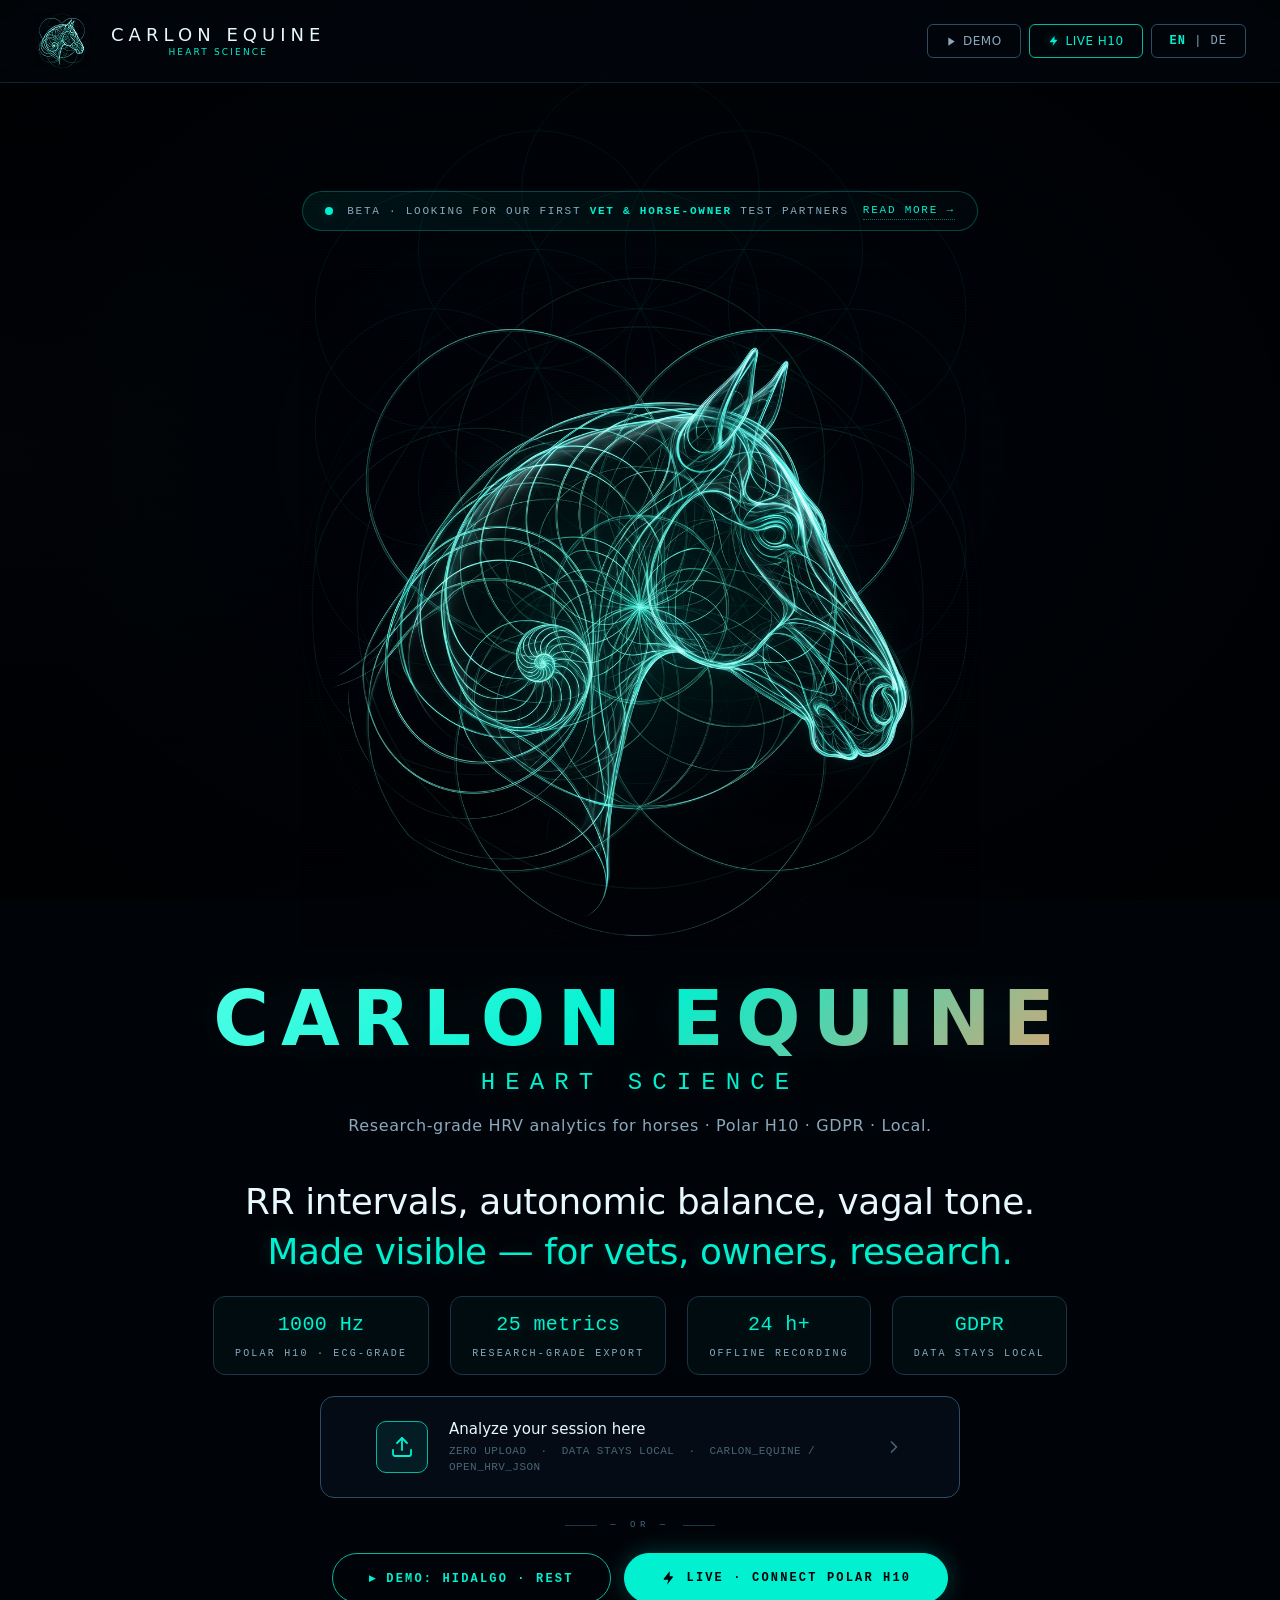
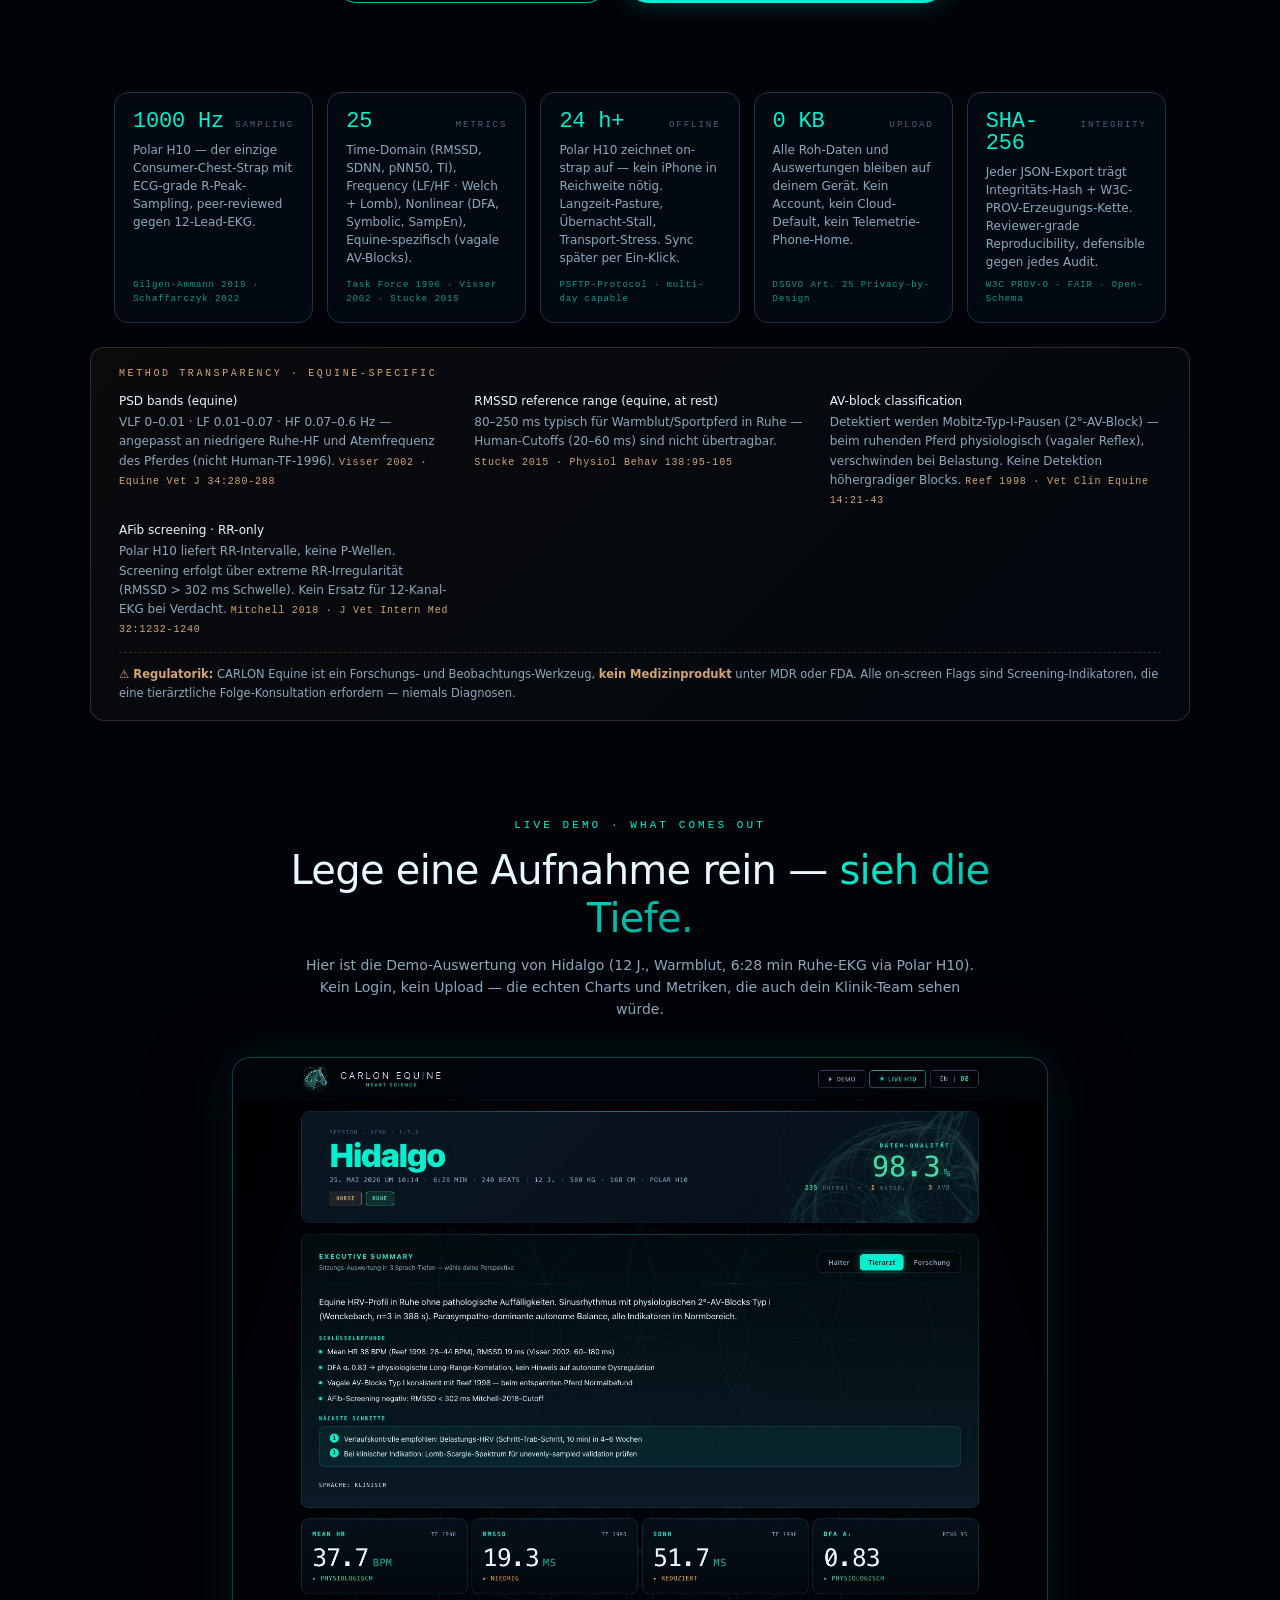
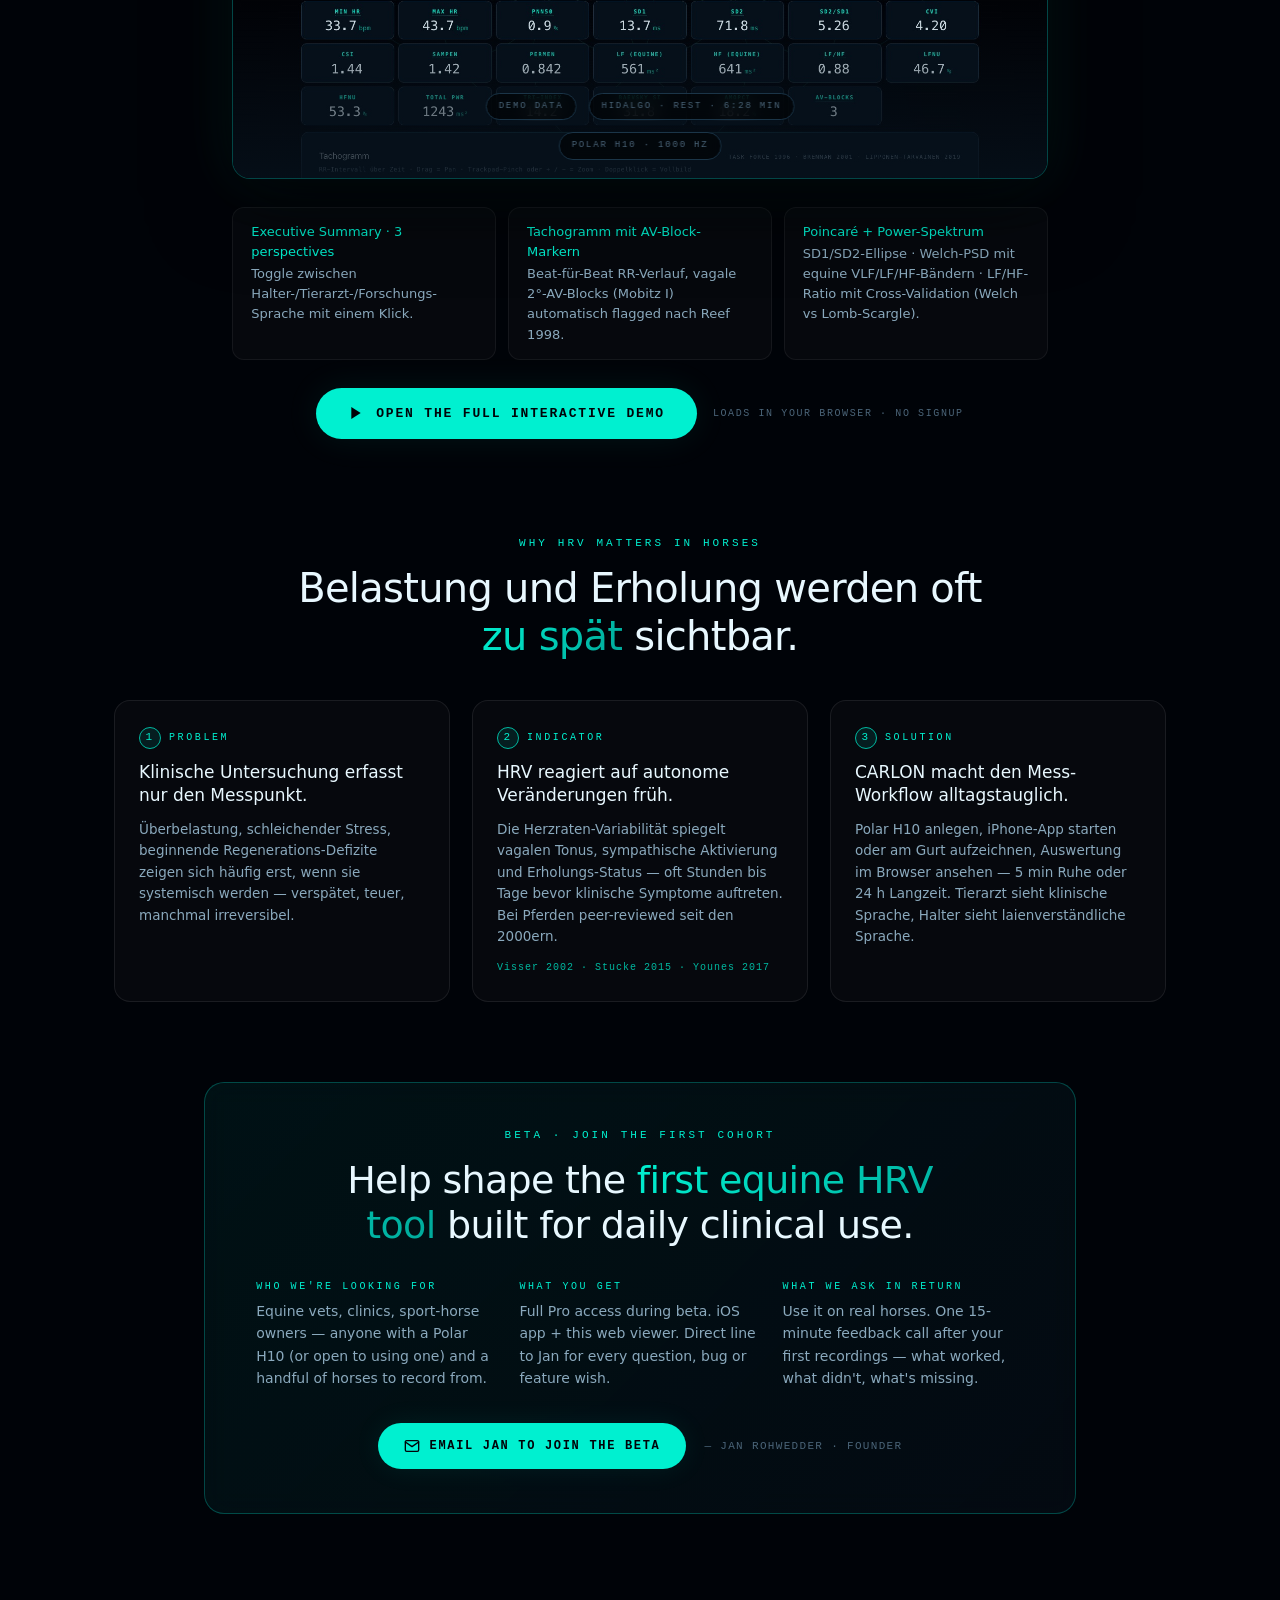
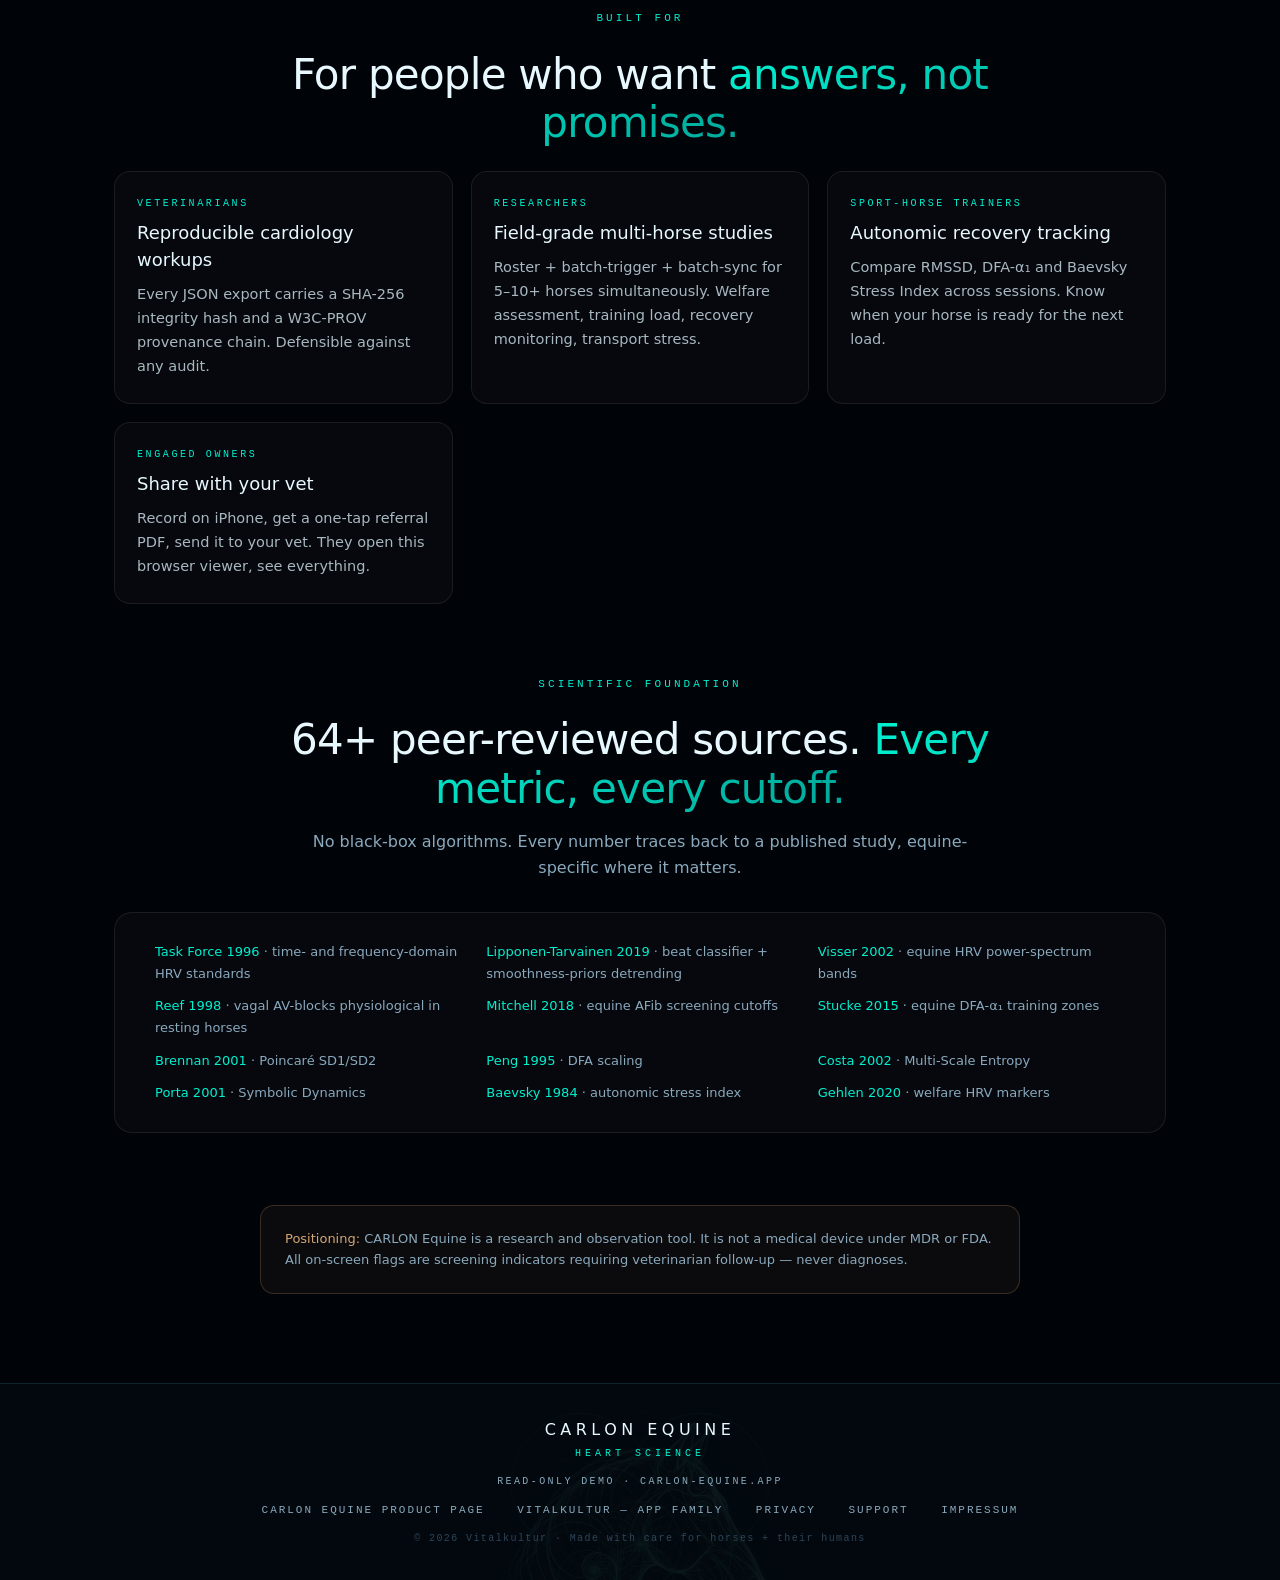
==== carlon-equine/index.html @ 2f2bb66e "carlon-equine: Sektion-Ordering + species i18n + Audience-Kontrast Sync von carlon-viewer.  Co-Autho" ====
<!DOCTYPE html>
<html lang="de">
<head>
<meta charset="UTF-8">
<meta name="viewport" content="width=device-width, initial-scale=1.0">
<title>CARLON · EQUINE HEART SCIENCE</title>
<meta name="description" content="CARLON · EQUINE Heart Science. Research-grade HRV analytics for horses with Polar H10. GDPR · Local · Drag &amp; Drop.">
<link rel="preload" as="image" href="assets/carlon-logo-soft-1200.png">

<style>
/* ============================================================
   CARLON CI · Precision Instrument Design System v2
   ============================================================ */
:root {
  /* Color */
  --bg-void:        #000308;
  --bg-deep:        #02080d;
  --bg-surface:     #06101a;
  --bg-elev:        #0b1a26;
  --bg-elev-2:      #14293a;
  --border-faint:   #102230;
  --border-subtle:  #1b3548;
  --border-strong:  #2a4d65;
  --text-primary:   #e8f8ff;
  --text-secondary: #8aa9bd;
  --text-dim:       #4a6478;
  --text-faint:     #2e4458;

  /* Brand cyan — exactly matching logo glow */
  --cyan:           #00f0d0;
  --cyan-strong:    #4dffe6;
  --cyan-deep:      #00b8a0;
  --cyan-glow-1:    rgba(0, 240, 208, 0.55);
  --cyan-glow-2:    rgba(0, 240, 208, 0.25);
  --cyan-glow-3:    rgba(0, 240, 208, 0.08);
  --cyan-faint:     rgba(0, 240, 208, 0.04);

  /* Status semantics */
  --good:           #3fe0a4;
  --good-glow:      rgba(63, 224, 164, 0.4);
  --amber:          #ffb547;
  --amber-glow:     rgba(255, 181, 71, 0.4);
  --red:            #ff5263;
  --red-glow:       rgba(255, 82, 99, 0.4);
  --equine:         #d4a574;

  /* Frequency-band tint (PSD) */
  --vlf-tint:       rgba(255, 181, 71, 0.16);
  --lf-tint:        rgba(255, 82, 99, 0.16);
  --hf-tint:        rgba(0, 240, 208, 0.16);

  /* Spacing — Fibonacci */
  --s-1: 4px; --s-2: 8px; --s-3: 13px; --s-4: 21px;
  --s-5: 34px; --s-6: 55px; --s-7: 89px; --s-8: 144px;

  /* Type */
  --font-brand:   "Jost", -apple-system, BlinkMacSystemFont, "SF Pro Display", system-ui, sans-serif;
  --font-display: -apple-system, BlinkMacSystemFont, "SF Pro Display", "Inter", system-ui, sans-serif;
  --font-mono:    ui-monospace, "SF Mono", "JetBrains Mono", "Menlo", monospace;
}

* { box-sizing: border-box; margin: 0; padding: 0; }
html, body { height: 100%; background: var(--bg-void); }
body {
  color: var(--text-primary);
  font-family: var(--font-display);
  font-size: 16px;
  font-weight: 400;
  line-height: 1.5;
  -webkit-font-smoothing: antialiased;
  -moz-osx-font-smoothing: grayscale;
  overflow-x: hidden;
  text-rendering: optimizeLegibility;
}

/* ============================================================
   BACKDROP — three layers of atmosphere
   ============================================================ */

/* Layer 1: radial gradient atmosphere */
.bg-atmosphere {
  position: fixed; inset: 0;
  background:
    radial-gradient(ellipse 1200px 700px at 50% 130%, rgba(0, 240, 208, 0.04) 0%, transparent 60%),
    radial-gradient(ellipse 800px 600px at 0% 50%, rgba(212, 165, 116, 0.02) 0%, transparent 60%);
  pointer-events: none;
  z-index: 0;
}

/* Layer 2: Flower-of-Life sacred geometry — clearly visible */
.bg-flower {
  position: fixed; inset: 0;
  background-image: url("data:image/svg+xml;utf8,<svg xmlns='http://www.w3.org/2000/svg' width='720' height='720' viewBox='0 0 720 720'><g fill='none' stroke='%2300f0d0' stroke-width='0.5' opacity='1'><circle cx='360' cy='360' r='100'/><circle cx='360' cy='260' r='100'/><circle cx='360' cy='460' r='100'/><circle cx='273' cy='310' r='100'/><circle cx='447' cy='310' r='100'/><circle cx='273' cy='410' r='100'/><circle cx='447' cy='410' r='100'/><circle cx='360' cy='160' r='100'/><circle cx='360' cy='560' r='100'/><circle cx='186' cy='360' r='100'/><circle cx='534' cy='360' r='100'/><circle cx='186' cy='260' r='100'/><circle cx='534' cy='260' r='100'/><circle cx='186' cy='460' r='100'/><circle cx='534' cy='460' r='100'/><circle cx='273' cy='210' r='100'/><circle cx='447' cy='210' r='100'/><circle cx='273' cy='510' r='100'/><circle cx='447' cy='510' r='100'/></g></svg>");
  background-position: center top;
  background-repeat: no-repeat;
  background-size: min(95vh, 95vw) auto;
  opacity: 0.12;
  pointer-events: none;
  z-index: 0;

}

/* Layer 3: subtle scanlines for instrument-feel */
.bg-scanlines {
  position: fixed; inset: 0;
  background-image: repeating-linear-gradient(
    0deg,
    transparent 0px,
    transparent 2px,
    rgba(0, 240, 208, 0.012) 2px,
    rgba(0, 240, 208, 0.012) 3px
  );
  pointer-events: none;
  z-index: 0;
}

/* Layer 4: vignette */
.bg-vignette {
  position: fixed; inset: 0;
  background: radial-gradient(ellipse at center, transparent 40%, rgba(0, 0, 0, 0.65) 100%);
  pointer-events: none;
  z-index: 1;
}

nav, main, footer { position: relative; z-index: 2; }

/* ============================================================
   NAV
   ============================================================ */
nav {
  border-bottom: 1px solid var(--border-faint);
  background: rgba(2, 8, 13, 0.55);
  backdrop-filter: blur(24px) saturate(1.6);
  -webkit-backdrop-filter: blur(24px) saturate(1.6);
  position: sticky;
  top: 0;
  z-index: 100;
}
.nav-inner {
  display: flex;
  align-items: center;
  justify-content: space-between;
  padding: var(--s-3) var(--s-5);
  max-width: 1400px;
  margin: 0 auto;
}
.wordmark {
  display: flex;
  align-items: center;
  cursor: pointer;
  user-select: none;
  transition: opacity 0.15s ease;
  gap: var(--s-3);
  letter-spacing: -0.01em;
}
.wordmark-logo {
  width: 56px; height: 56px;
  /* image-set für device-pixel-ratio aware Auflösung — 1× 112px, 2× 224px (Retina) */
  background-image: image-set(
    url("assets/carlon-logo-soft-112.png") 1x,
    url("assets/carlon-logo-soft-224.png") 2x
  );
  background-image: -webkit-image-set(
    url("assets/carlon-logo-soft-112.png") 1x,
    url("assets/carlon-logo-soft-224.png") 2x
  );
  background-size: contain;
  background-repeat: no-repeat;
  background-position: center;
  margin-right: var(--s-2);
  image-rendering: high-quality;
}
.wordmark-text {
  display: flex;
  flex-direction: column;
  line-height: 1;
  align-items: center;
}
.wordmark-text .brand {
  font-family: var(--font-brand);
  font-size: 18px;
  font-weight: 300;
  letter-spacing: 0.28em;
  color: var(--text-primary);
}
.wordmark-text .sub {
  font-size: 9px;
  color: var(--cyan);
  text-transform: uppercase;
  letter-spacing: 0.24em;
  margin-top: 4px;
  font-weight: 500;
  text-align: center;
}

.nav-status {
  display: flex;
  align-items: center;
  gap: var(--s-2);
  font-family: var(--font-mono);
  font-size: 10px;
  color: var(--text-dim);
  letter-spacing: 0.12em;
  text-transform: uppercase;
}
.status-dot {
  width: 6px; height: 6px; border-radius: 50%;
  background: var(--good);
  box-shadow: 0 0 8px var(--good-glow);
  animation: pulseDot 2.4s ease-in-out infinite;
}
@keyframes pulseDot {
  0%, 100% { opacity: 1; box-shadow: 0 0 8px var(--good-glow); }
  50% { opacity: 0.5; box-shadow: 0 0 14px var(--good-glow); }
}
.nav-actions { display: flex; gap: var(--s-2); align-items: center; }

.btn {
  padding: 9px 18px;
  border-radius: 6px;
  font-size: 12px;
  font-weight: 500;
  cursor: pointer;
  border: 1px solid transparent;
  background: transparent;
  color: var(--text-secondary);
  transition: all 0.18s cubic-bezier(0.4, 0, 0.2, 1);
  font-family: var(--font-display);
  letter-spacing: 0.04em;
  text-transform: uppercase;
}
.btn:hover { color: var(--cyan); background: var(--cyan-faint); border-color: var(--cyan-glow-2); }
.btn-primary {
  background: var(--cyan);
  color: var(--bg-void);
  font-weight: 700;
  box-shadow: 0 0 28px var(--cyan-glow-2), inset 0 0 20px rgba(255,255,255,0.15);
}
.btn-primary:hover {
  background: var(--cyan-strong);
  color: var(--bg-void);
  box-shadow: 0 0 40px var(--cyan-glow-1), inset 0 0 20px rgba(255,255,255,0.2);
  transform: translateY(-1px);
}
.btn-ghost { border-color: var(--border-strong); }

/* ============================================================
   EMPTY STATE — CINEMA HERO
   ============================================================ */
#empty {
  min-height: calc(100vh - 64px);
  display: flex;
  flex-direction: column;
  align-items: center;
  /* justify-content: center bewusst weg — sonst werden Landing-Blocks
     unter den specs-row vom Viewport geclippt. Stattdessen padding-top
     für initiales Hero-Centering, dann normaler Flow. */
  justify-content: flex-start;
  padding: clamp(80px, 12vh, 140px) var(--s-4) var(--s-7);
  position: relative;
  /* overflow:hidden raus — Landing-Content muss scrollbar sein.
     body hat schon overflow-x:hidden für Glow-Effekte. */
}
#empty.dragging .drop-zone {
  border-color: var(--cyan);
  background: var(--cyan-glow-3);
  box-shadow: 0 0 80px var(--cyan-glow-2), inset 0 0 60px var(--cyan-glow-3);
}

/* The hero logo — center stage, breathing, glowing */
.hero-logo-stage {
  position: relative;
  width: min(680px, 78vw);
  aspect-ratio: 1;
  margin-bottom: var(--s-5);
  display: flex;
  align-items: center;
  justify-content: center;
}
.hero-logo {
  position: absolute;
  inset: 0;
  background: url("assets/carlon-logo-soft-1200.png") center/contain no-repeat;
  animation: heroBreathe 7s ease-in-out infinite;
}
.hero-logo-aura {
  position: absolute;
  inset: 8%;
  background: radial-gradient(circle, rgba(0, 240, 208, 0.10) 0%, transparent 60%);
  animation: auraPulse 7s ease-in-out infinite;
  pointer-events: none;
  filter: blur(24px);
  z-index: -1;
}
@keyframes heroBreathe {
  0%, 100% {
    transform: scale(1);
    filter:
      drop-shadow(0 0 30px var(--cyan-glow-1))
      drop-shadow(0 0 80px var(--cyan-glow-2))
      drop-shadow(0 0 160px var(--cyan-glow-3));
  }
  50% {
    transform: scale(1.018);
    filter:
      drop-shadow(0 0 45px var(--cyan-glow-1))
      drop-shadow(0 0 110px var(--cyan-glow-2))
      drop-shadow(0 0 220px var(--cyan-glow-3));
  }
}
@keyframes auraPulse {
  0%, 100% { opacity: 0.45; transform: scale(0.95); }
  50% { opacity: 0.75; transform: scale(1.04); }
}

/* Light-ray sweep across hero */
.hero-rays { display: none; }
.hero-rays::before {
  content: "";
  position: absolute;
  top: -50%;
  left: -50%;
  width: 200%;
  height: 200%;
  background: conic-gradient(
    from 0deg at 50% 50%,
    transparent 0deg,
    var(--cyan-glow-3) 8deg,
    transparent 16deg,
    transparent 180deg,
    var(--cyan-glow-3) 188deg,
    transparent 196deg,
    transparent 360deg
  );
  animation: raysRotate 38s linear infinite;

  opacity: 0.6;
}
@keyframes raysRotate {
  to { transform: rotate(360deg); }
}

.hero-headline {
  text-align: center;
  margin-bottom: var(--s-4);
  position: relative;
  z-index: 5;
}
.hero-headline .eyebrow {
  font-family: var(--font-mono);
  font-size: 10px;
  color: var(--cyan);
  letter-spacing: 0.48em;
  text-transform: uppercase;
  margin-bottom: var(--s-3);
  font-weight: 500;
}
.hero-headline h1 {
  font-family: var(--font-brand);
  font-size: clamp(38px, 6vw, 76px);
  font-weight: 200;
  letter-spacing: 0.16em;
  line-height: 1.0;
  margin-bottom: var(--s-2);
}
.hero-headline h1 strong {
  font-weight: 700;
  background: linear-gradient(135deg, var(--cyan-strong) 0%, var(--cyan) 50%, var(--equine) 100%);
  -webkit-background-clip: text;
  background-clip: text;
  -webkit-text-fill-color: transparent;
  filter: drop-shadow(0 0 24px var(--cyan-glow-3));
}
.hero-headline .brand-tagline {
  font-family: var(--font-mono);
  font-size: clamp(16px, 2.2vw, 24px);
  font-weight: 300;
  color: var(--cyan);
  letter-spacing: 0.42em;
  text-transform: uppercase;
  margin: var(--s-2) 0 var(--s-3);
  text-shadow: 0 0 18px var(--cyan-glow-2);
}
.hero-headline .tagline {
  color: var(--text-secondary);
  font-size: clamp(13px, 1.5vw, 16px);
  letter-spacing: 0.04em;
  max-width: 620px;
  margin: 0 auto var(--s-4);
}
.usp-claim {
  font-family: var(--font-brand);
  font-size: clamp(22px, 2.8vw, 36px);
  font-weight: 300;
  letter-spacing: -0.01em;
  color: var(--text-primary);
  text-align: center;
  margin: 0 auto var(--s-4);
  max-width: 920px;
  line-height: 1.25;
  position: relative;
  z-index: 5;
}
.usp-claim-sub {
  display: inline-block;
  margin-top: 6px;
  color: var(--cyan);
  font-weight: 400;
  text-shadow: 0 0 18px var(--cyan-glow-2);
}
.usp-pills {
  display: flex;
  gap: var(--s-4);
  justify-content: center;
  flex-wrap: wrap;
  margin-bottom: var(--s-4);
  position: relative;
  z-index: 5;
}
.usp-pill {
  display: inline-flex;
  flex-direction: column;
  align-items: center;
  gap: 6px;
  padding: var(--s-3) var(--s-4);
  background: rgba(0, 240, 208, 0.04);
  border: 1px solid var(--border-subtle);
  border-radius: 12px;
  transition: all 0.22s cubic-bezier(0.4, 0, 0.2, 1);
  min-width: 140px;
}
.usp-pill:hover {
  border-color: var(--cyan);
  background: rgba(0, 240, 208, 0.10);
  transform: translateY(-2px);
  box-shadow: 0 8px 24px rgba(0, 240, 208, 0.18);
}
.usp-pill b {
  font-family: var(--font-mono);
  font-size: 20px;
  font-weight: 500;
  color: var(--cyan);
  letter-spacing: 0.02em;
  text-shadow: 0 0 14px var(--cyan-glow-2);
}
.usp-pill span {
  font-family: var(--font-mono);
  font-size: 10px;
  letter-spacing: 0.22em;
  text-transform: uppercase;
  color: var(--text-secondary);
  font-weight: 500;
}

/* Drop zone — glass instrument panel */
.drop-zone {
  position: relative;
  border: 1px solid var(--border-strong);
  border-radius: 14px;
  padding: var(--s-4) var(--s-6);
  background: rgba(6, 16, 26, 0.7);
  backdrop-filter: blur(14px);
  -webkit-backdrop-filter: blur(14px);
  transition: all 0.25s cubic-bezier(0.4, 0, 0.2, 1);
  cursor: pointer;
  max-width: 640px;
  width: 100%;
  display: flex;
  align-items: center;
  gap: var(--s-4);
  z-index: 5;
}
.drop-zone:hover {
  border-color: var(--cyan-deep);
  box-shadow: 0 0 32px var(--cyan-glow-3);
}
.drop-zone .icon-box {
  width: 52px; height: 52px;
  display: flex; align-items: center; justify-content: center;
  background: var(--cyan-glow-3);
  border: 1px solid var(--cyan-deep);
  border-radius: 10px;
  color: var(--cyan);
  flex-shrink: 0;
}
.drop-zone .text { flex: 1; }
.drop-zone .label {
  font-size: 15px;
  font-weight: 500;
  color: var(--text-primary);
  margin-bottom: 2px;
}
.drop-zone .hint {
  color: var(--text-dim);
  font-family: var(--font-mono);
  font-size: 11px;
  letter-spacing: 0.04em;
}
.drop-zone .chevron {
  color: var(--text-dim);
  transition: transform 0.2s ease;
}
.drop-zone:hover .chevron {
  color: var(--cyan);
  transform: translateX(4px);
}

.divider-or {
  display: flex; align-items: center; gap: var(--s-3);
  margin: var(--s-4) 0;
  color: var(--text-dim);
  font-family: var(--font-mono);
  font-size: 9px;
  text-transform: uppercase;
  letter-spacing: 0.5em;
  z-index: 5;
  position: relative;
}
.divider-or::before, .divider-or::after {
  content: ""; height: 1px; width: 32px;
  background: var(--border-subtle);
}

.demo-button {
  position: relative;
  z-index: 5;
  padding: 16px 36px;
  background: transparent;
  color: var(--cyan);
  border: 1px solid var(--cyan-deep);
  border-radius: 999px;
  font-family: var(--font-mono);
  font-size: 12px;
  letter-spacing: 0.18em;
  text-transform: uppercase;
  font-weight: 600;
  cursor: pointer;
  transition: all 0.2s cubic-bezier(0.4, 0, 0.2, 1);
  overflow: hidden;
}
.demo-button:hover {
  background: var(--cyan);
  color: var(--bg-void);
  box-shadow: 0 0 40px var(--cyan-glow-1);
  transform: translateY(-1px);
}

.specs-row {
  display: flex;
  gap: var(--s-6);
  margin-top: var(--s-7);
  flex-wrap: wrap;
  justify-content: center;
  position: relative;
  z-index: 5;
}
.spec {
  text-align: center;
}
.spec .v {
  font-family: var(--font-mono);
  font-size: 26px;
  font-weight: 300;
  color: var(--cyan);
  letter-spacing: -0.02em;
  line-height: 1;
  margin-bottom: 4px;
  text-shadow: 0 0 24px var(--cyan-glow-3);
}
.spec .k {
  color: var(--text-dim);
  font-family: var(--font-mono);
  font-size: 9px;
  text-transform: uppercase;
  letter-spacing: 0.24em;
}

/* ============================================================
   LANDING BLOCKS — Marketing-Content im Empty-State
   (For-whom · Science · Disclaimer · CTA)
   ============================================================ */
.landing-blocks {
  position: relative;
  z-index: 5;
  margin: 96px auto 0;
  max-width: 1100px;
  padding: 0 24px;
  display: flex;
  flex-direction: column;
  gap: 72px;
}
.landing-block { display: flex; flex-direction: column; gap: 24px; }
.landing-label {
  font-family: var(--font-mono);
  font-size: 11px;
  letter-spacing: 0.28em;
  text-transform: uppercase;
  color: var(--cyan);
  font-weight: 500;
  text-align: center;
}
.landing-title {
  font-size: clamp(28px, 4vw, 42px);
  font-weight: 200;
  letter-spacing: -0.018em;
  line-height: 1.15;
  color: var(--text-primary);
  text-align: center;
  max-width: 760px;
  margin: 0 auto;
}
.landing-title em {
  font-style: normal;
  background: linear-gradient(120deg, var(--cyan) 0%, var(--cyan-2, #00a89a) 100%);
  -webkit-background-clip: text;
  background-clip: text;
  color: transparent;
}
.landing-sub {
  font-size: 16px;
  color: var(--text-secondary);
  text-align: center;
  max-width: 660px;
  margin: -8px auto 0;
  line-height: 1.6;
}

/* Audience grid */
.audience-grid {
  display: grid; gap: 18px;
  grid-template-columns: repeat(auto-fit, minmax(260px, 1fr));
}
.aud-card {
  background: rgba(255,255,255,0.025);
  border: 1px solid rgba(255,255,255,0.08);
  border-radius: 16px;
  padding: 24px 22px;
  transition: border-color 220ms, background 220ms, transform 220ms;
}
.aud-card:hover {
  border-color: var(--cyan-glow-2, rgba(0,212,193,0.35));
  background: rgba(255,255,255,0.045);
  transform: translateY(-2px);
}
.aud-card .who {
  font-family: var(--font-mono);
  font-size: 10px; letter-spacing: 0.26em; text-transform: uppercase;
  color: var(--cyan); margin-bottom: 8px; font-weight: 500;
}
.aud-card h4 {
  font-size: 18px; font-weight: 400; margin-bottom: 10px;
  color: var(--text-primary);
}
.aud-card p {
  /* Comet-Audit 2026-05-30: Body-Text in Zielgruppen-Boxen war auf Mobile
     etwas schwer lesbar. Etwas heller + erhöhte line-height. */
  font-size: 14.5px;
  color: #a8b8c0;
  line-height: 1.65;
}

/* Science grid */
.science-grid {
  display: grid; gap: 10px 24px;
  grid-template-columns: repeat(auto-fit, minmax(280px, 1fr));
  margin-top: 8px;
  padding: 28px clamp(24px, 4vw, 40px);
  background: rgba(255,255,255,0.025);
  border: 1px solid rgba(255,255,255,0.08);
  border-radius: 18px;
}
.science-cite {
  font-size: 13px;
  color: var(--text-secondary);
  line-height: 1.7;
}
.science-cite .cite-name {
  color: var(--cyan);
  font-weight: 500;
}

/* Disclaimer */
.landing-disclaimer {
  background: rgba(212,165,116,0.05);
  border: 1px solid rgba(212,165,116,0.22);
  border-radius: 14px;
  padding: 22px 24px;
  font-size: 13px;
  color: var(--text-secondary);
  line-height: 1.65;
  max-width: 760px;
  margin: 0 auto;
}
.landing-disclaimer strong {
  color: #d4a574;
  font-weight: 500;
}

@media (max-width: 700px) {
  .landing-blocks { margin-top: 64px; gap: 56px; padding: 0 18px; }
  .science-grid { padding: 22px 18px; }
}

/* ============================================================
   SCIENTIFIC FACT CARDS — ersetzt die alte schmale specs-row.
   Gibt jedem Capability-Claim Erklärung + Mikro-Detail.
   ============================================================ */
.fact-cards {
  display: grid;
  gap: 14px;
  grid-template-columns: repeat(auto-fit, minmax(180px, 1fr));
  max-width: 1100px;
  margin: var(--s-7) auto 0;
  padding: 0 24px;
  position: relative;
  z-index: 5;
}
.fact-card {
  background: rgba(6, 16, 26, 0.55);
  border: 1px solid var(--border-subtle);
  border-radius: 14px;
  padding: 18px 18px 16px;
  backdrop-filter: blur(10px);
  -webkit-backdrop-filter: blur(10px);
  transition: border-color 0.22s, background 0.22s;
  display: flex;
  flex-direction: column;
  gap: 8px;
  min-height: 130px;
}
.fact-card:hover {
  border-color: var(--cyan-deep);
  background: rgba(0, 240, 208, 0.04);
}
.fact-card .fc-head {
  display: flex;
  align-items: baseline;
  justify-content: space-between;
  gap: 8px;
}
.fact-card .fc-value {
  font-family: var(--font-mono);
  font-size: 22px;
  font-weight: 400;
  color: var(--cyan);
  letter-spacing: -0.01em;
  line-height: 1;
  text-shadow: 0 0 18px var(--cyan-glow-3);
}
.fact-card .fc-label {
  font-family: var(--font-mono);
  font-size: 9px;
  letter-spacing: 0.22em;
  text-transform: uppercase;
  color: var(--text-dim);
}
.fact-card .fc-text {
  font-size: 12px;
  line-height: 1.5;
  color: var(--text-secondary);
}
.fact-card .fc-detail {
  margin-top: auto;
  font-family: var(--font-mono);
  font-size: 9px;
  letter-spacing: 0.10em;
  color: var(--cyan-deep);
  opacity: 0.85;
}

/* ============================================================
   METHOD-TRANSPARENCY — Vet-Audit-Antwort.
   Macht Cutoffs, Equine-Ranges + Regulatorik-Status explizit
   (Comet-Vet-Audit 2026-05-30: "Quellenliste sieht gut aus, aber
   Methoden-Cutoffs nicht transparent → Vet-Skepsis").
   ============================================================ */
.method-transparency {
  position: relative;
  z-index: 5;
  max-width: 1100px;
  margin: 24px auto 0;
  padding: 18px clamp(20px, 3vw, 28px);
  background: linear-gradient(135deg, rgba(212,165,116,0.05) 0%, rgba(6,16,26,0.4) 100%);
  border: 1px solid rgba(212,165,116,0.22);
  border-radius: 14px;
  font-size: 12px;
  line-height: 1.6;
  color: var(--text-secondary);
}
.method-transparency .mt-head {
  font-family: var(--font-mono);
  font-size: 10px;
  letter-spacing: 0.26em;
  text-transform: uppercase;
  color: #d4a574;
  font-weight: 500;
  margin-bottom: 10px;
}
.method-transparency .mt-grid {
  display: grid;
  gap: 12px 24px;
  grid-template-columns: repeat(auto-fit, minmax(260px, 1fr));
}
.method-transparency .mt-item strong {
  color: var(--text-primary);
  font-weight: 500;
  display: block;
  margin-bottom: 2px;
}
.method-transparency .mt-cite {
  font-family: var(--font-mono);
  font-size: 10px;
  color: #d4a574;
  letter-spacing: 0.08em;
}
.method-transparency .mt-footer {
  margin-top: 14px;
  padding-top: 12px;
  border-top: 1px dashed rgba(212,165,116,0.20);
  font-size: 11.5px;
}
.method-transparency .mt-footer strong { color: #d4a574; font-weight: 600; }

/* ============================================================
   LIVE-DEMO-PREVIEW — der Proof-Shot.
   Vet aus Cold-Outreach sieht in 3 Sekunden was hinten rauskommt
   (Real-Screenshot statt Marketing-Text). Wichtigste Sektion auf
   der Cold-Outreach-Landing.
   ============================================================ */
.demo-preview {
  position: relative;
  z-index: 5;
  max-width: 1200px;
  margin: 96px auto 0;
  padding: 0 24px;
}
.demo-preview-eyebrow {
  font-family: var(--font-mono);
  font-size: 11px;
  letter-spacing: 0.28em;
  text-transform: uppercase;
  color: var(--cyan);
  font-weight: 500;
  text-align: center;
  margin-bottom: 12px;
}
.demo-preview-title {
  font-size: clamp(26px, 3.6vw, 40px);
  font-weight: 200;
  letter-spacing: -0.018em;
  line-height: 1.2;
  text-align: center;
  color: var(--text-primary);
  margin: 0 auto 12px;
  max-width: 720px;
}
.demo-preview-title em {
  font-style: normal;
  background: linear-gradient(120deg, var(--cyan) 0%, #00a89a 100%);
  -webkit-background-clip: text;
  background-clip: text;
  color: transparent;
}
.demo-preview-sub {
  font-size: 14px;
  color: var(--text-secondary);
  text-align: center;
  max-width: 680px;
  margin: 0 auto 36px;
  line-height: 1.6;
}
.demo-preview-frame {
  position: relative;
  border-radius: 18px;
  overflow: hidden;
  border: 1px solid rgba(0,212,193,0.30);
  background: rgba(6,16,26,0.55);
  box-shadow:
    0 24px 80px rgba(0,0,0,0.6),
    0 0 0 1px rgba(255,255,255,0.04) inset,
    0 0 60px rgba(0,212,193,0.10);
  margin-bottom: 28px;
}
.demo-preview-frame::before {
  content: "";
  position: absolute;
  inset: 0;
  pointer-events: none;
  background: linear-gradient(180deg, transparent 75%, rgba(6,16,26,0.85) 100%);
  z-index: 2;
}
.demo-preview-frame img {
  display: block;
  width: 100%;
  height: auto;
  max-height: 720px;
  object-fit: cover;
  object-position: top center;
}
.demo-preview-frame .frame-overlay {
  position: absolute;
  bottom: 18px;
  left: 50%;
  transform: translateX(-50%);
  z-index: 3;
  display: flex;
  align-items: center;
  gap: 12px;
  flex-wrap: wrap;
  justify-content: center;
}
.demo-preview-frame .frame-overlay .badge {
  font-family: var(--font-mono);
  font-size: 9px;
  letter-spacing: 0.20em;
  text-transform: uppercase;
  color: var(--text-dim);
  background: rgba(0,0,0,0.55);
  padding: 6px 12px;
  border-radius: 999px;
  border: 1px solid var(--border-subtle);
  backdrop-filter: blur(8px);
  -webkit-backdrop-filter: blur(8px);
}
.demo-preview-callouts {
  display: grid;
  gap: 12px;
  grid-template-columns: repeat(auto-fit, minmax(200px, 1fr));
  margin-bottom: 28px;
}
.demo-preview-callout {
  font-size: 13px;
  color: var(--text-secondary);
  line-height: 1.55;
  padding: 14px 18px;
  background: rgba(255,255,255,0.025);
  border: 1px solid rgba(255,255,255,0.06);
  border-radius: 12px;
}
.demo-preview-callout strong {
  color: var(--cyan);
  font-weight: 500;
  display: block;
  margin-bottom: 2px;
}
.demo-preview-cta {
  display: flex;
  justify-content: center;
  align-items: center;
  flex-wrap: wrap;
  gap: 16px;
}
.demo-preview-cta a.primary {
  display: inline-flex;
  align-items: center;
  gap: 12px;
  padding: 16px 32px;
  background: var(--cyan);
  color: var(--bg-void);
  border-radius: 999px;
  font-family: var(--font-mono);
  font-size: 13px;
  letter-spacing: 0.14em;
  text-transform: uppercase;
  font-weight: 600;
  text-decoration: none;
  transition: all 0.22s cubic-bezier(0.4, 0, 0.2, 1);
  box-shadow: 0 0 36px var(--cyan-glow-3);
  min-height: 48px;
  box-sizing: border-box;
}
.demo-preview-cta a.primary:hover {
  background: var(--cyan-strong);
  transform: translateY(-1px);
  box-shadow: 0 0 56px var(--cyan-glow-2);
}
.demo-preview-cta .note {
  font-family: var(--font-mono);
  font-size: 10px;
  letter-spacing: 0.16em;
  text-transform: uppercase;
  color: var(--text-dim);
}

/* ============================================================
   WHY-HRV — Storyline-Section vor Beta-Card
   Ursache→Indikator→Lösung in 3 Spalten
   ============================================================ */
.why-hrv {
  position: relative;
  z-index: 5;
  margin: 96px auto 0;
  max-width: 1100px;
  padding: 0 24px;
}
.why-hrv-eyebrow {
  font-family: var(--font-mono);
  font-size: 11px;
  letter-spacing: 0.28em;
  text-transform: uppercase;
  color: var(--cyan);
  font-weight: 500;
  text-align: center;
  margin-bottom: 12px;
}
.why-hrv-title {
  font-size: clamp(26px, 3.6vw, 40px);
  font-weight: 200;
  letter-spacing: -0.018em;
  line-height: 1.2;
  text-align: center;
  color: var(--text-primary);
  margin: 0 auto 40px;
  max-width: 720px;
}
.why-hrv-title em {
  font-style: normal;
  background: linear-gradient(120deg, var(--cyan) 0%, #00a89a 100%);
  -webkit-background-clip: text;
  background-clip: text;
  color: transparent;
}
.why-hrv-grid {
  display: grid;
  gap: 22px;
  grid-template-columns: repeat(auto-fit, minmax(260px, 1fr));
}
.why-card {
  background: rgba(255,255,255,0.025);
  border: 1px solid rgba(255,255,255,0.08);
  border-radius: 16px;
  padding: 26px 24px;
  display: flex;
  flex-direction: column;
  gap: 12px;
  transition: border-color 0.22s, background 0.22s;
}
.why-card:hover {
  border-color: rgba(0,212,193,0.30);
  background: rgba(255,255,255,0.04);
}
.why-card .step {
  display: inline-flex;
  align-items: center;
  gap: 8px;
  font-family: var(--font-mono);
  font-size: 10px;
  letter-spacing: 0.26em;
  text-transform: uppercase;
  color: var(--cyan);
  font-weight: 500;
}
.why-card .step-num {
  display: inline-flex;
  align-items: center;
  justify-content: center;
  width: 22px; height: 22px;
  border-radius: 50%;
  background: rgba(0,212,193,0.10);
  border: 1px solid var(--cyan-deep);
  font-size: 11px;
  color: var(--cyan);
}
.why-card h3 {
  font-size: 17px;
  font-weight: 400;
  color: var(--text-primary);
  line-height: 1.35;
  margin: 0;
}
.why-card p {
  font-size: 13.5px;
  line-height: 1.6;
  color: var(--text-secondary);
  margin: 0;
}
.why-card .cite {
  margin-top: auto;
  font-family: var(--font-mono);
  font-size: 10px;
  letter-spacing: 0.10em;
  color: var(--cyan-deep);
}

/* ============================================================
   BETA-RECRUITMENT — Strip (oben im Empty-State) + Card (mittig)
   ============================================================ */
.beta-strip {
  display: flex;
  align-items: center;
  justify-content: center;
  gap: 14px;
  flex-wrap: wrap;
  margin: 0 auto 36px;
  padding: 10px 22px;
  background: linear-gradient(135deg, rgba(0,212,193,0.08) 0%, rgba(0,212,193,0.02) 100%);
  border: 1px solid rgba(0,212,193,0.30);
  border-radius: 999px;
  max-width: 720px;
  font-family: var(--font-mono);
  font-size: 11px;
  letter-spacing: 0.16em;
  text-transform: uppercase;
  color: var(--text-secondary);
  position: relative;
  z-index: 5;
}
.beta-strip .dot {
  display: inline-block;
  width: 8px; height: 8px;
  background: var(--cyan);
  border-radius: 50%;
  box-shadow: 0 0 12px var(--cyan-glow-2);
  animation: betaPulse 2.4s ease-in-out infinite;
}
@keyframes betaPulse {
  0%, 100% { opacity: 1; transform: scale(1); }
  50% { opacity: 0.55; transform: scale(0.85); }
}
.beta-strip strong { color: var(--cyan); font-weight: 600; }
.beta-strip a {
  color: var(--cyan);
  text-decoration: none;
  border-bottom: 1px dotted rgba(0,212,193,0.5);
  transition: border-color 0.2s;
}
.beta-strip a:hover { border-bottom-color: var(--cyan); }

.beta-recruit {
  position: relative;
  z-index: 5;
  margin: 80px auto 0;
  max-width: 920px;
  padding: 0 24px;
}
.beta-recruit-card {
  background: linear-gradient(135deg, rgba(0,212,193,0.07) 0%, rgba(6,16,26,0.55) 100%);
  border: 1px solid rgba(0,212,193,0.30);
  border-radius: 20px;
  padding: 44px clamp(24px, 4vw, 52px);
  backdrop-filter: blur(14px);
  -webkit-backdrop-filter: blur(14px);
}
.beta-recruit .eyebrow {
  font-family: var(--font-mono);
  font-size: 11px;
  letter-spacing: 0.28em;
  text-transform: uppercase;
  color: var(--cyan);
  font-weight: 500;
  text-align: center;
  margin-bottom: 14px;
}
.beta-recruit h2 {
  font-size: clamp(24px, 3.4vw, 38px);
  font-weight: 200;
  letter-spacing: -0.018em;
  line-height: 1.2;
  text-align: center;
  color: var(--text-primary);
  margin: 0 auto 30px;
  max-width: 660px;
}
.beta-recruit h2 em {
  font-style: normal;
  background: linear-gradient(120deg, var(--cyan) 0%, #00a89a 100%);
  -webkit-background-clip: text;
  background-clip: text;
  color: transparent;
}
.beta-bullets {
  display: grid;
  gap: 22px;
  grid-template-columns: repeat(auto-fit, minmax(220px, 1fr));
  margin-bottom: 34px;
}
.beta-bullet { display: flex; flex-direction: column; gap: 6px; }
.beta-bullet .b-label {
  font-family: var(--font-mono);
  font-size: 10px;
  letter-spacing: 0.26em;
  text-transform: uppercase;
  color: var(--cyan);
  font-weight: 500;
}
.beta-bullet .b-text {
  font-size: 14px;
  color: var(--text-secondary);
  line-height: 1.6;
}
.beta-recruit-cta {
  display: flex; align-items: center; justify-content: center;
  flex-wrap: wrap; gap: 18px;
}
.beta-recruit-cta a {
  display: inline-flex; align-items: center; gap: 10px;
  padding: 14px 26px;
  background: var(--cyan);
  color: var(--bg-void);
  border-radius: 999px;
  font-family: var(--font-mono);
  font-size: 12px;
  letter-spacing: 0.14em;
  text-transform: uppercase;
  font-weight: 600;
  text-decoration: none;
  transition: all 0.22s cubic-bezier(0.4, 0, 0.2, 1);
  box-shadow: 0 0 28px var(--cyan-glow-3);
  min-height: 44px;  /* iOS-Touch-Target */
  box-sizing: border-box;
}
.beta-recruit-cta a:hover {
  background: var(--cyan-strong);
  transform: translateY(-1px);
  box-shadow: 0 0 44px var(--cyan-glow-2);
}
.beta-recruit-cta .signed {
  font-family: var(--font-mono);
  font-size: 11px;
  letter-spacing: 0.12em;
  text-transform: uppercase;
  color: var(--text-dim);
}

/* ============================================================
   iPhone-Polish (≤540px) — Empty-State Mobile-Layout-Fixes
   Wurde im Live-Test sichtbar dass clamp() Hero zu groß war, USP-Pills
   überfüllt und Drop-Zone-Hint-Text umgebrochen wirkte.
   ============================================================ */
@media (max-width: 540px) {
  #empty {
    padding: clamp(40px, 6vh, 80px) 14px var(--s-5);
    min-height: auto;
  }
  .hero-logo-stage { width: min(380px, 68vw); margin-bottom: 14px; }
  .hero-headline { margin-bottom: 14px; }
  .hero-headline .eyebrow { letter-spacing: 0.32em; font-size: 9px; }
  .hero-headline h1 { letter-spacing: 0.10em; }
  .hero-headline .brand-tagline { letter-spacing: 0.28em; margin: 6px 0 12px; }
  .hero-headline .tagline { font-size: 12px; }
  .usp-claim { margin-bottom: 18px; font-size: clamp(19px, 5.4vw, 24px); }
  .usp-pills { gap: 8px; }
  .usp-pill {
    padding: 9px 12px;
    min-width: 0;
    flex: 1 1 calc(50% - 8px);
    max-width: calc(50% - 8px);
  }
  .usp-pill b { font-size: 15px; }
  .usp-pill span { font-size: 9px; letter-spacing: 0.16em; }
  .drop-zone { padding: 14px 16px; gap: 12px; }
  .drop-zone .label { font-size: 13px; }
  .drop-zone .hint { font-size: 9px; letter-spacing: 0.08em; }
  .specs-row { gap: 16px; margin-top: var(--s-5); }
  .spec .v { font-size: 19px; }
  .spec .k { font-size: 8px; letter-spacing: 0.18em; }
  .beta-strip {
    margin: 0 auto 28px;
    font-size: 10px;
    padding: 9px 16px;
    letter-spacing: 0.12em;
  }
  .beta-recruit { margin-top: 56px; padding: 0 14px; }
  .beta-recruit-card { padding: 28px 20px; }
  .beta-bullets { gap: 16px; }
  .beta-recruit-cta a {
    padding: 13px 22px;
    font-size: 11px;
    width: 100%;
    justify-content: center;
  }
  .fact-cards { margin-top: var(--s-5); padding: 0 14px; gap: 12px;
                grid-template-columns: 1fr 1fr; }
  .fact-card { padding: 14px 14px 12px; min-height: 110px; gap: 6px; }
  .fact-card .fc-value { font-size: 18px; }
  .fact-card .fc-text { font-size: 11px; }
  .fact-card .fc-detail { font-size: 8px; letter-spacing: 0.08em; }
  .method-transparency { margin: 16px 14px 0; padding: 14px 16px; font-size: 11.5px; }
  .method-transparency .mt-grid { gap: 10px 16px; }
  .demo-preview { margin-top: 64px; padding: 0 14px; }
  .demo-preview-frame img { max-height: 480px; }
  .demo-preview-frame .frame-overlay { bottom: 12px; gap: 8px; }
  .demo-preview-frame .frame-overlay .badge { font-size: 8px; padding: 5px 10px; }
  .demo-preview-callouts { gap: 10px; }
  .demo-preview-callout { font-size: 12px; padding: 12px 14px; }
  .demo-preview-cta a.primary { padding: 14px 24px; font-size: 12px; width: 100%; justify-content: center; }
  .demo-preview-cta .note { width: 100%; text-align: center; }
  .why-hrv { margin-top: 64px; padding: 0 14px; }
  .why-hrv-title { margin-bottom: 28px; }
  .why-hrv-grid { gap: 14px; }
  .why-card { padding: 22px 20px; gap: 10px; }
  .why-card h3 { font-size: 16px; }
  .why-card p { font-size: 13px; }
}

/* ============================================================
   CONTENT — SESSION VIEW
   ============================================================ */
#content { display: none; }
#content.active { display: block; }
.content-wrap {
  max-width: 1400px;
  margin: 0 auto;
  padding: var(--s-4) var(--s-5) var(--s-7);
}

/* Hero session card */
.hero-card {
  position: relative;
  display: grid;
  grid-template-columns: 1fr auto;
  gap: var(--s-6);
  background: linear-gradient(135deg, rgba(11, 26, 38, 0.85) 0%, rgba(6, 16, 26, 0.95) 100%);
  border: 1px solid var(--border-subtle);
  border-radius: 18px;
  padding: var(--s-5) var(--s-6);
  margin-bottom: var(--s-4);
  overflow: hidden;
  backdrop-filter: blur(12px);
  align-items: center;
}
.hero-card::before {
  content: "";
  position: absolute;
  top: -100px; right: -150px;
  width: 600px; height: 600px;
  background: url("assets/carlon-logo-soft-512.png") center/contain no-repeat;
  mix-blend-mode: screen;

  opacity: 0.18;
  filter: drop-shadow(0 0 40px var(--cyan-glow-2));
  pointer-events: none;
}
.hero-card::after {
  content: "";
  position: absolute;
  top: 0; left: 0; right: 0;
  height: 1px;
  background: linear-gradient(90deg, transparent, var(--cyan), transparent);
  opacity: 0.6;
}
.hero-card .subject { position: relative; z-index: 2; }
.hero-card .session-id {
  font-family: var(--font-mono);
  font-size: 10px;
  color: var(--text-dim);
  letter-spacing: 0.2em;
  text-transform: uppercase;
  margin-bottom: var(--s-1);
}
.hero-card .name {
  font-size: clamp(38px, 5vw, 64px);
  font-weight: 700;
  color: var(--text-primary);
  letter-spacing: -0.025em;
  line-height: 1;
  margin-bottom: var(--s-2);
  text-shadow: 0 0 28px var(--cyan-glow-3);
}
.hero-card .name strong { color: var(--cyan); }
.hero-card .meta {
  color: var(--text-secondary);
  font-family: var(--font-mono);
  font-size: 13px;
  display: flex;
  gap: var(--s-2);
  flex-wrap: wrap;
  letter-spacing: 0.04em;
  align-items: center;
  font-weight: 500;
}
.hero-card .meta .dot { color: var(--cyan-deep); margin: 0 2px; }
.hero-card .intent-row {
  display: flex; gap: var(--s-2); margin-top: var(--s-3); flex-wrap: wrap;
}
.tag {
  display: inline-flex;
  align-items: center;
  gap: 6px;
  padding: 5px 12px;
  background: var(--cyan-glow-3);
  border: 1px solid var(--cyan-deep);
  color: var(--cyan);
  border-radius: 4px;
  font-family: var(--font-mono);
  font-size: 10px;
  font-weight: 600;
  text-transform: uppercase;
  letter-spacing: 0.14em;
}
.tag-equine {
  background: rgba(212, 165, 116, 0.1);
  border-color: rgba(212, 165, 116, 0.5);
  color: var(--equine);
}

.hero-card .quality {
  text-align: right;
  position: relative;
  z-index: 2;
}
.hero-card .quality-label {
  font-family: var(--font-mono);
  font-size: 11px;
  color: var(--cyan);
  letter-spacing: 0.3em;
  text-transform: uppercase;
  margin-bottom: var(--s-1);
  font-weight: 600;
}
.hero-card .quality-score {
  font-family: var(--font-mono);
  font-size: 56px;
  font-weight: 200;
  color: var(--good);
  font-variant-numeric: tabular-nums;
  line-height: 1;
  text-shadow: 0 0 24px var(--good-glow);
}
.hero-card .quality-unit {
  font-size: 22px;
  color: var(--cyan-deep);
  margin-left: 6px;
  font-weight: 500;
}
.hero-card .quality-detail {
  font-family: var(--font-mono);
  font-size: 12px;
  color: var(--text-secondary);
  letter-spacing: 0.12em;
  margin-top: var(--s-1);
  font-weight: 500;
}

/* ============================================================
   BIG METRIC SHOWCASE — Hero numbers
   ============================================================ */
.big-metrics {
  display: grid;
  grid-template-columns: repeat(4, 1fr);
  gap: var(--s-2);
  margin-bottom: var(--s-3);
}
@media (max-width: 880px) {
  .big-metrics { grid-template-columns: repeat(2, 1fr); }
}
.big-metric {
  position: relative;
  background: linear-gradient(180deg, var(--bg-surface) 0%, var(--bg-deep) 100%);
  border: 1px solid var(--border-subtle);
  border-radius: 14px;
  padding: var(--s-4);
  overflow: hidden;
  transition: border-color 0.2s ease, transform 0.2s ease;
}
.big-metric:hover {
  border-color: var(--cyan-deep);
  transform: translateY(-2px);
}
.big-metric::before {
  content: "";
  position: absolute;
  top: 0; left: 0; right: 0;
  height: 1px;
  background: linear-gradient(90deg, transparent, var(--cyan-glow-2), transparent);
}
.big-metric .head {
  display: flex; justify-content: space-between; align-items: baseline;
  margin-bottom: var(--s-3);
}
.big-metric .label {
  font-family: var(--font-mono);
  font-size: 12px;
  color: var(--cyan);
  letter-spacing: 0.18em;
  text-transform: uppercase;
  font-weight: 600;
}
.big-metric .src {
  font-family: var(--font-mono);
  font-size: 10px;
  color: var(--text-secondary);
  letter-spacing: 0.1em;
  text-transform: uppercase;
}
.big-metric .value {
  font-family: var(--font-mono);
  font-size: 48px;
  font-weight: 200;
  color: var(--text-primary);
  font-variant-numeric: tabular-nums;
  letter-spacing: -0.025em;
  line-height: 1;
}
.big-metric .value .unit {
  font-size: 20px;
  color: var(--cyan-deep);
  margin-left: 8px;
  font-weight: 500;
  letter-spacing: 0.04em;
}
.big-metric .interp {
  font-family: var(--font-mono);
  font-size: 12px;
  color: var(--text-secondary);
  margin-top: var(--s-2);
  letter-spacing: 0.06em;
  text-transform: uppercase;
  font-weight: 500;
}
.big-metric .interp.good { color: var(--good); }
.big-metric .interp.warn { color: var(--amber); }
.big-metric .interp.alert { color: var(--red); }

/* Secondary metrics — clean grid */
.metrics-strip {
  display: grid;
  grid-template-columns: repeat(7, 1fr);
  gap: var(--s-2);
  margin-bottom: var(--s-3);
}
@media (max-width: 1280px) { .metrics-strip { grid-template-columns: repeat(5, 1fr); } }
@media (max-width: 900px)  { .metrics-strip { grid-template-columns: repeat(3, 1fr); } }
.mini-metric {
  padding: var(--s-3);
  text-align: center;
  background: var(--bg-surface);
  border: 1px solid var(--border-subtle);
  border-radius: 10px;
  min-height: 72px;
  display: flex;
  flex-direction: column;
  justify-content: center;
  transition: border-color 0.15s ease;
}
.mini-metric:hover { border-color: var(--cyan-deep); }
.mini-metric .label {
  font-family: var(--font-mono);
  font-size: 11px;
  color: var(--cyan);
  letter-spacing: 0.16em;
  text-transform: uppercase;
  margin-bottom: 6px;
  font-weight: 600;
}
.mini-metric .value {
  font-family: var(--font-mono);
  font-size: 26px;
  font-weight: 300;
  color: var(--text-primary);
  font-variant-numeric: tabular-nums;
  line-height: 1;
}
.mini-metric .value .unit {
  font-size: 13px;
  color: var(--cyan-deep);
  margin-left: 4px;
  font-weight: 500;
}

/* ============================================================
   PANELS — chart cards
   ============================================================ */
.panel {
  position: relative;
  background: var(--bg-surface);
  border: 1px solid var(--border-subtle);
  border-radius: 14px;
  padding: var(--s-5);
  margin-bottom: var(--s-4);
  overflow: hidden;
}
.panel::before {
  content: "";
  position: absolute;
  top: 0; left: 0; right: 0;
  height: 1px;
  background: linear-gradient(90deg, transparent, var(--cyan-glow-2) 50%, transparent);
}
.panel-head {
  display: flex;
  justify-content: space-between;
  align-items: baseline;
  margin-bottom: var(--s-4);
  padding-bottom: var(--s-3);
  border-bottom: 1px dashed var(--border-subtle);
  gap: var(--s-4);
}
.panel-head > div:first-child { flex: 1; min-width: 0; }
.panel-head .title {
  font-family: var(--font-brand);
}
.panel-head .title {
  font-size: 17px;
  font-weight: 400;
  color: var(--text-primary);
  letter-spacing: -0.005em;
}
.panel-head .sub {
  font-family: var(--font-mono);
  font-size: 12px;
  color: var(--text-secondary);
  letter-spacing: 0.04em;
  margin-top: 4px;
}
.panel-head .source {
  font-family: var(--font-mono);
  font-size: 11px;
  color: var(--text-secondary);
  letter-spacing: 0.14em;
  text-transform: uppercase;
  font-weight: 500;
}

.row-2col {
  display: grid;
  grid-template-columns: 1.2fr 1fr;
  gap: var(--s-4);
  margin-bottom: var(--s-4);
}
.row-3col {
  display: grid;
  grid-template-columns: repeat(3, 1fr);
  gap: var(--s-4);
  margin-bottom: var(--s-4);
}
@media (max-width: 980px) {
  .row-2col, .row-3col { grid-template-columns: 1fr; }
}

/* Chart SVG defaults — precision-instrument style */
svg.chart {
  width: 100%;
  height: auto;
  overflow: visible;
  display: block;
}
svg.chart text {
  fill: var(--text-secondary);
  font-family: var(--font-mono);
  font-size: 12px;
  letter-spacing: 0.04em;
  font-weight: 500;
}
svg.chart .axis-line { stroke: var(--cyan); stroke-width: 1.4; opacity: 0.9; }
svg.chart .grid-major { stroke: rgba(0, 240, 208, 0.42); stroke-width: 1; }
svg.chart .grid-minor { stroke: rgba(0, 240, 208, 0.18); stroke-width: 0.6; }
svg.chart .tick { stroke: var(--cyan); stroke-width: 1; opacity: 0.95; }
svg.chart .tick-minor { stroke: var(--cyan-deep); stroke-width: 0.6; opacity: 0.7; }
svg.chart .data-line {
  fill: none; stroke: var(--cyan); stroke-width: 1.8; stroke-linejoin: round; stroke-linecap: round;
  filter: drop-shadow(0 0 3px var(--cyan-glow-1)) drop-shadow(0 0 10px var(--cyan-glow-2));
}
svg.chart .data-line-glow {
  fill: none; stroke: var(--cyan); stroke-width: 5; stroke-linejoin: round; stroke-linecap: round;
  opacity: 0.18; filter: blur(4px);
}
svg.chart .data-area { fill: url(#cyanGrad); }
svg.chart .data-area-integral { fill: url(#cyanIntegral); opacity: 0.65; }
svg.chart .dot {
  fill: var(--cyan);
  filter: drop-shadow(0 0 6px var(--cyan-glow-1));
}
svg.chart .dot-ectopic {
  fill: var(--amber);
  filter: drop-shadow(0 0 6px var(--amber-glow)) drop-shadow(0 0 12px rgba(255,181,71,0.4));
}
svg.chart .dot-avb {
  fill: var(--equine);
  filter: drop-shadow(0 0 6px rgba(212,165,116,0.7)) drop-shadow(0 0 14px rgba(212,165,116,0.4));
}
svg.chart .ellipse-fill {
  fill: var(--cyan-glow-3); stroke: var(--cyan); stroke-width: 1.5;
  filter: drop-shadow(0 0 10px var(--cyan-glow-2));
}
svg.chart .label-mono { fill: var(--text-secondary); font-family: var(--font-mono); font-size: 11px; font-weight: 500; }
svg.chart .label-strong { fill: var(--text-primary); font-family: var(--font-mono); font-size: 13px; font-weight: 600; }
svg.chart .label-axis { fill: var(--cyan); font-family: var(--font-mono); font-size: 12px; letter-spacing: 0.14em; text-transform: uppercase; font-weight: 600; }
svg.chart .label-unit { fill: var(--cyan-deep); font-family: var(--font-mono); font-size: 11px; letter-spacing: 0.06em; text-transform: none; font-weight: 400; opacity: 0.85; }
svg.chart .peak-marker {
  stroke: var(--cyan); stroke-width: 1; stroke-dasharray: 2 3;
  fill: none;
}
svg.chart .peak-label {
  fill: var(--cyan);
  font-family: var(--font-mono);
  font-size: 10px;
  font-weight: 600;
  filter: drop-shadow(0 0 4px var(--cyan-glow-2));
}

/* Panel hover-glow + stagger fade-in */
.panel {
  transition: border-color 0.25s ease, transform 0.25s ease, box-shadow 0.25s ease;
  animation: panelFadeIn 0.6s ease backwards;
}
.panel:hover {
  border-color: var(--cyan-deep);
  box-shadow: 0 0 24px var(--cyan-glow-3), 0 8px 32px rgba(0,0,0,0.4);
  transform: translateY(-1px);
}
@keyframes panelFadeIn {
  from { opacity: 0; transform: translateY(12px); }
  to   { opacity: 1; transform: translateY(0); }
}
.content-wrap > .panel:nth-child(3) { animation-delay: 0.05s; }
.content-wrap > .row-2col { animation: panelFadeIn 0.6s ease 0.1s backwards; }
.content-wrap > .row-3col { animation: panelFadeIn 0.6s ease 0.2s backwards; }
.content-wrap > .interp-card { animation: panelFadeIn 0.6s ease 0.3s backwards; }
.content-wrap > .pro-cta { animation: panelFadeIn 0.6s ease 0.4s backwards; }

/* Chart interactivity — Pan/Zoom + Crosshair + Tooltip */
.chart-frame {
  position: relative;
  cursor: crosshair;
  user-select: none;
}
.chart-frame.dragging { cursor: grabbing; }
.chart-controls {
  position: absolute;
  top: 0; right: 0;
  display: flex;
  gap: 6px;
  z-index: 5;
}
.chart-ctl-btn {
  padding: 5px 10px;
  background: rgba(0, 240, 208, 0.06);
  border: 1px solid var(--border-subtle);
  border-radius: 4px;
  color: var(--cyan);
  font-family: var(--font-mono);
  font-size: 9px;
  letter-spacing: 0.18em;
  text-transform: uppercase;
  cursor: pointer;
  transition: all 0.15s ease;
}
.chart-ctl-btn:hover {
  border-color: var(--cyan);
  background: rgba(0, 240, 208, 0.14);
  box-shadow: 0 0 12px var(--cyan-glow-3);
}
.chart-ctl-btn.hidden { display: none; }
.chart-crosshair {
  position: absolute;
  top: 0; bottom: 24px;
  width: 1px;
  border-left: 1px dashed rgba(0, 240, 208, 0.55);
  pointer-events: none;
  display: none;
  z-index: 3;
  box-shadow: 0 0 6px var(--cyan-glow-2);
}
.chart-snap-dot {
  position: absolute;
  width: 14px; height: 14px;
  border-radius: 50%;
  background: var(--cyan);
  border: 2px solid rgba(255,255,255,0.85);
  box-shadow: 0 0 12px var(--cyan-glow-1), 0 0 20px var(--cyan-glow-2);
  pointer-events: none;
  display: none;
  z-index: 4;
  transform: translate(-50%, -50%);
}
.chart-tooltip {
  position: absolute;
  background: rgba(0, 8, 13, 0.92);
  border: 1px solid var(--cyan-deep);
  padding: 8px 12px;
  border-radius: 6px;
  pointer-events: none;
  font-family: var(--font-mono);
  font-size: 11px;
  color: var(--text-primary);
  display: none;
  z-index: 4;
  backdrop-filter: blur(8px);
  box-shadow: 0 0 16px var(--cyan-glow-3), 0 6px 24px rgba(0,0,0,0.6);
  min-width: 130px;
  line-height: 1.5;
}
.chart-tooltip .tt-label {
  color: var(--cyan);
  font-size: 9px;
  letter-spacing: 0.18em;
  text-transform: uppercase;
  margin-bottom: 4px;
  display: block;
}
.chart-tooltip .tt-row {
  display: flex; justify-content: space-between; gap: 12px;
}
.chart-tooltip .tt-key { color: var(--text-dim); }
.chart-tooltip .tt-val { color: var(--text-primary); font-weight: 500; }
.chart-tooltip .tt-tag {
  margin-top: 6px;
  padding: 2px 6px;
  border-radius: 3px;
  font-size: 9px;
  letter-spacing: 0.14em;
  text-transform: uppercase;
  display: inline-block;
}
.chart-tooltip .tt-tag.avb { background: rgba(212,165,116,0.2); color: var(--equine); }
.chart-tooltip .tt-tag.ect { background: rgba(255,181,71,0.2); color: var(--amber); }
.chart-tooltip .tt-tag.n   { background: rgba(0,240,208,0.15); color: var(--cyan); }

/* Live BLE banner — H10 instrument-readout */
.live-banner {
  position: fixed;
  top: 80px; right: 24px;
  background: linear-gradient(135deg, var(--bg-elev) 0%, var(--bg-surface) 100%);
  border: 1px solid var(--cyan);
  border-radius: 14px;
  padding: var(--s-3) var(--s-4);
  display: none;
  gap: var(--s-3);
  z-index: 500;
  box-shadow: 0 0 32px var(--cyan-glow-2), 0 8px 32px rgba(0,0,0,0.6);
  backdrop-filter: blur(16px);
  font-family: var(--font-mono);
  width: 380px;
  flex-direction: column;
}
.live-banner.active { display: flex; animation: slideInRight 0.3s ease; }
@keyframes slideInRight {
  from { transform: translateX(20px); opacity: 0; }
  to   { transform: translateX(0); opacity: 1; }
}
.live-banner-header {
  display: flex;
  align-items: center;
  gap: var(--s-2);
  padding-bottom: var(--s-2);
  border-bottom: 1px dashed var(--border-subtle);
}
.live-banner .live-dot {
  width: 10px; height: 10px;
  border-radius: 50%;
  background: var(--red);
  box-shadow: 0 0 10px var(--red-glow);
  animation: liveDotPulse 1s infinite;
  flex-shrink: 0;
}
@keyframes liveDotPulse {
  0%, 100% { opacity: 1; transform: scale(1); }
  50%      { opacity: 0.5; transform: scale(1.2); }
}
.live-banner .label {
  font-size: 11px;
  color: var(--cyan);
  letter-spacing: 0.18em;
  text-transform: uppercase;
  font-weight: 600;
  flex: 1;
}
.live-banner-body {
  display: grid;
  grid-template-columns: 1fr auto;
  gap: var(--s-3);
  align-items: center;
}
.live-banner .hr-readout {
  font-size: 32px;
  font-weight: 300;
  color: var(--text-primary);
  font-variant-numeric: tabular-nums;
  line-height: 1;
  letter-spacing: -0.02em;
}
.live-banner .hr-readout .unit { font-size: 13px; color: var(--cyan-deep); margin-left: 6px; font-weight: 500; }
.live-banner-actions { display: flex; gap: 6px; flex-shrink: 0; }
.live-banner .action-btn {
  background: rgba(0, 240, 208, 0.08);
  border: 1px solid var(--cyan-deep);
  color: var(--cyan);
  padding: 7px 12px;
  border-radius: 6px;
  font-family: var(--font-mono);
  font-size: 11px;
  letter-spacing: 0.14em;
  text-transform: uppercase;
  cursor: pointer;
  transition: all 0.15s ease;
  display: inline-flex;
  align-items: center;
  gap: 6px;
  font-weight: 600;
}
.live-banner .action-btn:hover { background: var(--cyan); color: var(--bg-void); box-shadow: 0 0 12px var(--cyan-glow-2); }
.live-banner .action-btn.danger {
  background: rgba(255, 82, 99, 0.08);
  border-color: var(--red);
  color: var(--red);
}
.live-banner .action-btn.danger:hover { background: var(--red); color: var(--bg-void); box-shadow: 0 0 12px var(--red-glow); }
.live-banner-meta {
  display: grid;
  grid-template-columns: 1fr 1fr;
  gap: 4px 14px;
  padding-top: var(--s-2);
  border-top: 1px dashed var(--border-subtle);
}
.live-banner-meta .meta-row {
  display: flex;
  justify-content: space-between;
  font-size: 11px;
}
.live-banner-meta .k {
  color: var(--text-dim);
  letter-spacing: 0.08em;
  text-transform: uppercase;
}
.live-banner-meta .v {
  color: var(--text-primary);
  font-weight: 500;
  font-variant-numeric: tabular-nums;
}
.live-banner-meta .v.cyan { color: var(--cyan); }
.live-banner-meta .v.good { color: var(--good); }
.live-banner-meta .v.warn { color: var(--amber); }

.bt-notice {
  background: rgba(255, 181, 71, 0.1);
  border: 1px solid var(--amber);
  border-radius: 10px;
  padding: var(--s-3) var(--s-4);
  margin: var(--s-3) auto;
  max-width: 560px;
  text-align: center;
  font-family: var(--font-mono);
  font-size: 11px;
  color: var(--amber);
  letter-spacing: 0.08em;
}

/* Fullscreen Chart Modal */
.chart-modal {
  position: fixed; inset: 0;
  z-index: 1000;
  display: none;
  align-items: center;
  justify-content: center;
  padding: var(--s-5);
}
.chart-modal.active { display: flex; animation: modalFadeIn 0.22s ease; }
@keyframes modalFadeIn {
  from { opacity: 0; }
  to   { opacity: 1; }
}
.chart-modal-backdrop {
  position: absolute; inset: 0;
  background: rgba(0, 4, 8, 0.92);
  backdrop-filter: blur(24px) saturate(1.4);
  -webkit-backdrop-filter: blur(24px) saturate(1.4);
}
.chart-modal-panel {
  position: relative;
  z-index: 1;
  width: min(95vw, 1800px);
  max-height: 95vh;
  background: linear-gradient(180deg, var(--bg-elev) 0%, var(--bg-surface) 100%);
  border: 1px solid var(--cyan-deep);
  border-radius: 20px;
  padding: var(--s-5);
  box-shadow: 0 0 80px var(--cyan-glow-3), 0 24px 80px rgba(0,0,0,0.7);
  display: flex;
  flex-direction: column;
  animation: modalSlideUp 0.32s cubic-bezier(0.16, 1, 0.3, 1);
}
@keyframes modalSlideUp {
  from { transform: translateY(20px); opacity: 0; }
  to   { transform: translateY(0); opacity: 1; }
}
.chart-modal-header {
  display: flex;
  justify-content: space-between;
  align-items: flex-start;
  margin-bottom: var(--s-4);
  padding-bottom: var(--s-3);
  border-bottom: 1px solid var(--border-subtle);
}
.chart-modal-header .title {
  font-family: var(--font-brand);
  font-size: 24px;
  font-weight: 300;
  color: var(--text-primary);
  letter-spacing: -0.005em;
}
.chart-modal-header .sub {
  font-family: var(--font-mono);
  font-size: 11px;
  color: var(--text-dim);
  margin-top: 4px;
  letter-spacing: 0.04em;
}
.chart-modal-header .source {
  font-family: var(--font-mono);
  font-size: 10px;
  color: var(--text-faint);
  letter-spacing: 0.14em;
  text-transform: uppercase;
  margin-top: var(--s-2);
}
.chart-modal-close {
  background: rgba(0, 240, 208, 0.08);
  border: 1px solid var(--cyan-deep);
  color: var(--cyan);
  width: 40px; height: 40px;
  border-radius: 50%;
  font-size: 22px;
  cursor: pointer;
  transition: all 0.18s ease;
  display: flex;
  align-items: center;
  justify-content: center;
  font-family: var(--font-mono);
}
.chart-modal-close:hover {
  background: var(--cyan);
  color: var(--bg-void);
  box-shadow: 0 0 24px var(--cyan-glow-1);
  transform: rotate(90deg);
}
.chart-modal-body {
  flex: 1;
  min-height: 0;
  overflow: hidden;
}
.chart-modal-hint {
  font-family: var(--font-mono);
  font-size: 10px;
  color: var(--text-dim);
  margin-top: var(--s-3);
  text-align: center;
  letter-spacing: 0.14em;
  text-transform: uppercase;
}

/* ============================================================
   INDICATORS
   ============================================================ */
.indicator-grid {
  display: grid;
  grid-template-columns: repeat(auto-fit, minmax(240px, 1fr));
  gap: var(--s-2);
}
.indicator {
  position: relative;
  padding: var(--s-4);
  border-radius: 12px;
  border: 1px solid var(--border-subtle);
  background: var(--bg-elev);
  transition: transform 0.2s ease, box-shadow 0.2s ease;
  display: flex;
  flex-direction: column;
  gap: var(--s-2);
}
.indicator .severity-bar {
  position: relative;
  height: 6px;
  background: var(--bg-deep);
  border-radius: 3px;
  margin-top: 6px;
  overflow: hidden;
}
.indicator .severity-fill {
  height: 100%;
  background: var(--good);
  border-radius: 3px;
  transition: width 0.5s ease;
  box-shadow: 0 0 8px var(--good-glow);
}
.indicator.flag-amber .severity-fill { background: var(--amber); box-shadow: 0 0 8px var(--amber-glow); }
.indicator.flag-red   .severity-fill { background: var(--red);   box-shadow: 0 0 8px var(--red-glow); }
.indicator .severity-meta {
  display: flex;
  justify-content: space-between;
  font-family: var(--font-mono);
  font-size: 10px;
  color: var(--text-dim);
  letter-spacing: 0.06em;
  margin-top: 4px;
}
.indicator:hover { transform: translateY(-1px); }
.indicator.flag-green {
  border-color: rgba(63, 224, 164, 0.45);
  background: linear-gradient(180deg, rgba(63, 224, 164, 0.06), transparent);
}
.indicator.flag-amber {
  border-color: rgba(255, 181, 71, 0.45);
  background: linear-gradient(180deg, rgba(255, 181, 71, 0.06), transparent);
}
.indicator.flag-red {
  border-color: rgba(255, 82, 99, 0.45);
  background: linear-gradient(180deg, rgba(255, 82, 99, 0.06), transparent);
}
.indicator .head {
  display: flex; align-items: center; gap: var(--s-2); margin-bottom: 6px;
}
.indicator .led {
  width: 8px; height: 8px; border-radius: 50%;
  background: var(--good); box-shadow: 0 0 10px var(--good-glow);
}
.indicator.flag-amber .led { background: var(--amber); box-shadow: 0 0 10px var(--amber-glow); }
.indicator.flag-red   .led { background: var(--red);   box-shadow: 0 0 10px var(--red-glow); }
.indicator .name {
  font-size: 13px; font-weight: 600; color: var(--text-primary);
  letter-spacing: 0.02em;
}
.indicator .desc {
  font-size: 12px; color: var(--text-secondary); line-height: 1.5;
}
.indicator .src {
  font-family: var(--font-mono); font-size: 9px;
  color: var(--text-faint); margin-top: var(--s-2);
  letter-spacing: 0.1em; text-transform: uppercase;
}

/* Cross-validation + spectral peaks + repro panel */
.cv-grid {
  display: grid;
  grid-template-columns: 1fr 1fr;
  gap: var(--s-3);
  padding: var(--s-2) 0;
}
.cv-stat {
  background: var(--bg-elev);
  border: 1px solid var(--border-subtle);
  border-radius: 10px;
  padding: var(--s-3);
}
.cv-stat .name {
  font-family: var(--font-mono);
  font-size: 11px;
  color: var(--cyan);
  letter-spacing: 0.18em;
  text-transform: uppercase;
  margin-bottom: 8px;
  font-weight: 600;
}
.cv-stat .val {
  font-family: var(--font-mono);
  font-size: 28px;
  font-weight: 300;
  color: var(--text-primary);
  font-variant-numeric: tabular-nums;
}
.cv-stat .val .u { font-size: 13px; color: var(--cyan-deep); margin-left: 4px; font-weight: 500; }
.cv-stat .desc {
  font-family: var(--font-mono);
  font-size: 11px;
  color: var(--text-secondary);
  margin-top: 6px;
  letter-spacing: 0.04em;
}

.peak-list {
  display: grid;
  gap: 6px;
}
.peak-row {
  display: grid;
  grid-template-columns: 60px 100px 1fr auto;
  gap: var(--s-2);
  padding: 8px 10px;
  background: var(--bg-elev);
  border-radius: 8px;
  border-left: 3px solid;
  align-items: center;
  font-family: var(--font-mono);
}
.peak-row.vlf { border-left-color: var(--amber); }
.peak-row.lf  { border-left-color: var(--red); }
.peak-row.hf  { border-left-color: var(--cyan); }
.peak-row .band { font-size: 11px; font-weight: 700; letter-spacing: 0.2em; }
.peak-row.vlf .band { color: var(--amber); }
.peak-row.lf  .band { color: var(--red); }
.peak-row.hf  .band { color: var(--cyan); }
.peak-row .freq { font-size: 16px; color: var(--text-primary); font-variant-numeric: tabular-nums; }
.peak-row .freq .u { font-size: 11px; color: var(--cyan-deep); margin-left: 4px; }
.peak-row .desc { font-size: 11px; color: var(--text-secondary); letter-spacing: 0.04em; }
.peak-row .power { font-size: 12px; color: var(--text-secondary); }

.stationarity-card {
  margin-top: var(--s-3);
  padding: var(--s-3);
  background: var(--bg-elev);
  border-radius: 10px;
  border: 1px solid var(--border-subtle);
}
.stationarity-card .name {
  font-family: var(--font-mono);
  font-size: 11px;
  color: var(--cyan);
  letter-spacing: 0.18em;
  text-transform: uppercase;
  margin-bottom: 8px;
  font-weight: 600;
}
.stationarity-card .p-row {
  display: flex; align-items: baseline; gap: 12px;
}
.stationarity-card .p-val {
  font-family: var(--font-mono);
  font-size: 22px;
  font-weight: 300;
  color: var(--text-primary);
  font-variant-numeric: tabular-nums;
}
.stationarity-card .verdict {
  padding: 3px 10px;
  border-radius: 4px;
  font-family: var(--font-mono);
  font-size: 10px;
  letter-spacing: 0.14em;
  text-transform: uppercase;
  font-weight: 600;
}
.stationarity-card .verdict.ok   { background: rgba(63,224,164,0.15); color: var(--good); border: 1px solid var(--good); }
.stationarity-card .verdict.warn { background: rgba(255,181,71,0.15); color: var(--amber); border: 1px solid var(--amber); }

/* Reproducibility panel */
.repro-grid {
  display: grid;
  grid-template-columns: 1fr 1fr;
  gap: var(--s-3);
}
.repro-section .name {
  font-family: var(--font-mono);
  font-size: 11px;
  color: var(--cyan);
  letter-spacing: 0.2em;
  text-transform: uppercase;
  margin-bottom: var(--s-2);
  font-weight: 600;
}
.repro-kv {
  display: grid;
  grid-template-columns: 140px 1fr;
  gap: 4px 12px;
  font-family: var(--font-mono);
  font-size: 12px;
  margin-bottom: 6px;
}
.repro-kv .k { color: var(--text-dim); letter-spacing: 0.06em; }
.repro-kv .v { color: var(--text-primary); word-break: break-all; }
.repro-kv .v.hash { color: var(--cyan); font-size: 10px; opacity: 0.85; }
.repro-fair {
  display: flex; gap: 6px; flex-wrap: wrap;
  margin-top: var(--s-2);
}
.repro-fair-chip {
  background: rgba(0,240,208,0.08);
  border: 1px solid var(--cyan-deep);
  color: var(--cyan);
  padding: 4px 10px;
  border-radius: 4px;
  font-family: var(--font-mono);
  font-size: 10px;
  font-weight: 600;
  letter-spacing: 0.14em;
  text-transform: uppercase;
}

/* ============================================================
   PRINT STYLESHEET — Vet-Befund-PDF (clean A4 layout, ~4-5 Seiten)
   ============================================================ */

/* Cover-Page nur im Print sichtbar */
.print-cover, .print-section-header, .print-footer, .print-methodology { display: none; }

@media print {
  /* @page mit running footer — CARLON-Brand + Seitenzahl auf jeder Seite.
   * @bottom-left/-center/-right wird von Chrome/Safari ab 2022 unterstützt.
   * Cover-Page hat eigene @page-Regel ohne footer (sieht edler aus). */
  @page {
    size: A4;
    margin: 16mm 14mm 18mm 14mm;
    @bottom-left {
      content: "CARLON EQUINE · Heart Science";
      font-family: var(--font-mono);
      font-size: 8pt;
      color: #888;
      letter-spacing: 0.08em;
    }
    @bottom-center {
      content: "vitalkultur.com";
      font-family: var(--font-mono);
      font-size: 8pt;
      color: #aaa;
    }
    @bottom-right {
      content: "Seite " counter(page) " von " counter(pages);
      font-family: var(--font-mono);
      font-size: 8pt;
      color: #888;
    }
  }
  @page :first {
    /* Cover-Page ohne Footer — wirkt edler */
    @bottom-left { content: ""; }
    @bottom-center { content: ""; }
    @bottom-right { content: ""; }
  }

  body, html {
    background: white !important;
    color: #111 !important;
    -webkit-print-color-adjust: exact;
    print-color-adjust: exact;
    font-size: 9.5pt;
  }
  body { font-family: var(--font-display); }

  /* Hide screen-only chrome */
  .bg-atmosphere, .bg-flower, .bg-scanlines, .bg-vignette,
  nav, footer, .pro-cta, #empty, .live-banner, .chart-modal,
  .chart-controls, .drop-zone, .nav-actions, .hero-rays,
  .chart-tooltip, .chart-crosshair,
  /* 2026-05-30 15/10-Print-Polish: kein Marketing/Tool im Vet-Report.
     AI-Handoff-Panel (copy-buttons + JSON-wall), Floating-TOC,
     Landing-Blocks (Audience+Science+Disclaimer) gehören nicht in den PDF. */
  .ai-handoff-panel, .floating-toc, .landing-blocks { display: none !important; }
  main, .content-wrap { padding: 0 !important; max-width: 100% !important; }

  /* Cover Page — natürliche Höhe + break-after avoid double-page-bug */
  .print-cover {
    display: block !important;
    page-break-after: always;
    color: #111;
  }
  .print-cover-top {
    border-bottom: 2px solid #009688;
    padding-bottom: 5mm;
    margin-bottom: 10mm;
    display: flex;
    justify-content: space-between;
    align-items: center;
    gap: 8mm;
  }
  .print-cover-logo {
    width: 26mm; height: 26mm;
    flex-shrink: 0;
  }
  .print-cover-logo img {
    width: 100%; height: 100%;
    object-fit: contain;
  }
  /* Im Print: regulär-Logo (mit glow) ausblenden, Print-Variante zeigen */
  .print-cover-logo img.web-logo { display: none; }
  .print-cover-logo img.print-logo { display: block; }
  .print-cover-brand-block { flex: 1; }
  .print-cover-brand {
    font-family: var(--font-brand);
    font-size: 20pt;
    font-weight: 300;
    letter-spacing: 0.18em;
    color: #009688;
    line-height: 1;
  }
  .print-cover-brand-sub {
    font-family: var(--font-mono);
    font-size: 8pt;
    letter-spacing: 0.4em;
    text-transform: uppercase;
    color: #666;
    margin-top: 2mm;
  }
  .print-cover-doc-type {
    font-family: var(--font-mono);
    font-size: 9pt;
    letter-spacing: 0.24em;
    text-transform: uppercase;
    color: #444;
    text-align: right;
  }
  .print-cover h1 {
    font-family: var(--font-brand);
    font-size: 36pt;
    font-weight: 200;
    color: #009688;
    margin: 0 0 3mm 0;
    letter-spacing: -0.02em;
  }
  .print-cover .subject-line {
    font-size: 11pt;
    color: #555;
    margin-bottom: 10mm;
  }
  .print-cover-meta {
    display: grid;
    grid-template-columns: 1fr 1fr 1fr;
    gap: 3mm 10mm;
    margin-bottom: 10mm;
  }
  .print-cover-meta .row {
    border-bottom: 1px dotted #ccc;
    padding-bottom: 2mm;
  }
  .print-cover-meta .k {
    font-family: var(--font-mono);
    font-size: 7pt;
    text-transform: uppercase;
    letter-spacing: 0.18em;
    color: #888;
    margin-bottom: 1mm;
  }
  .print-cover-meta .v {
    font-size: 10pt;
    color: #111;
    font-weight: 500;
  }
  .print-cover-kpi {
    display: grid;
    grid-template-columns: repeat(4, 1fr);
    gap: 3mm;
    margin-bottom: 10mm;
  }
  .print-cover-kpi-cell {
    border: 1px solid #009688;
    border-radius: 2mm;
    padding: 4mm;
    text-align: center;
    background: #f5fbfa;
  }
  .print-cover-kpi-cell .name {
    font-family: var(--font-mono);
    font-size: 7pt;
    color: #009688;
    letter-spacing: 0.2em;
    text-transform: uppercase;
    margin-bottom: 2mm;
    font-weight: 600;
  }
  .print-cover-kpi-cell .val {
    font-family: var(--font-mono);
    font-size: 20pt;
    font-weight: 300;
    color: #111;
  }
  .print-cover-kpi-cell .u {
    font-size: 9pt;
    color: #666;
    margin-left: 1mm;
  }
  .print-cover-summary {
    background: #f7f9fa;
    border-left: 3px solid #009688;
    padding: 5mm;
    margin-bottom: 8mm;
    font-size: 9.5pt;
    line-height: 1.55;
    color: #333;
  }
  .print-cover-summary .label {
    font-family: var(--font-mono);
    font-size: 8pt;
    color: #009688;
    text-transform: uppercase;
    letter-spacing: 0.2em;
    margin-bottom: 3mm;
    font-weight: 600;
  }
  .print-cover-summary ul {
    margin: 0 0 4mm 0;
    padding-left: 5mm;
  }
  .print-cover-summary li {
    margin-bottom: 1.5mm;
    line-height: 1.45;
  }
  .print-cover-summary li .ind-flag {
    display: inline-block;
    width: 2.5mm; height: 2.5mm;
    border-radius: 50%;
    margin-right: 2mm;
    vertical-align: middle;
  }
  .print-cover-summary .ind-flag.green { background: #2e7d32; }
  .print-cover-summary .ind-flag.amber { background: #f57c00; }
  .print-cover-summary .ind-flag.red   { background: #c62828; }
  .print-cover-summary .ind-cite {
    color: #666;
    font-size: 8.5pt;
    font-style: italic;
  }
  .print-disclaimer {
    margin-top: 4mm;
    padding-top: 3mm;
    border-top: 1px dotted #bbb;
    font-size: 8.5pt;
    color: #555;
    line-height: 1.5;
  }
  .print-disclaimer strong {
    color: #c62828;
    font-weight: 600;
  }
  /* Im Print interp-card (Befund-Synthese) komplett ausblenden */
  .interp-card { display: none !important; }
  .print-cover-bottom {
    margin-top: 12mm;
    border-top: 1px solid #ddd;
    padding-top: 3mm;
    font-family: var(--font-mono);
    font-size: 7pt;
    color: #888;
    letter-spacing: 0.14em;
    text-align: center;
    text-transform: uppercase;
  }

  /* Section Headers SICHTBAR im Print mit page-break-before für saubere
   * Sektionen-Trennung im PDF. 2026-05-29 Update: vorher hidden weil leere
   * Seiten — jetzt mit `break-before: avoid-page` auf folgenden Panel-Children
   * UND `break-after: avoid` damit nicht direkt nach dem Header umgebrochen wird. */
  .print-section-header {
    display: block !important;
    break-before: page;
    page-break-before: always;
    break-after: avoid;
    page-break-after: avoid;
    margin: 0 0 8mm 0;
    padding-bottom: 4mm;
    border-bottom: 2px solid #009688;
  }
  /* Sektion 0 (Executive Summary) NICHT auf neuer Seite — kommt nach Cover */
  .print-section-header.print-section-summary {
    break-before: avoid;
    page-break-before: avoid;
  }
  .print-section-header .num {
    font-family: var(--font-mono);
    font-size: 9pt;
    color: #009688;
    letter-spacing: 0.18em;
    text-transform: uppercase;
    font-weight: 700;
    margin-bottom: 2mm;
  }
  .print-section-header .title {
    font-family: var(--font-display);
    font-size: 16pt;
    font-weight: 600;
    color: #111;
    margin: 0;
    letter-spacing: -0.01em;
  }

  /* Sub-Text mit Interaction-Hints im Print weg */
  .panel-head .sub { display: none !important; }

  /* Hidden on print */
  .hero-card { display: none !important; }
  .big-metrics, .metrics-strip { display: none !important; }

  /* Panels light + compact */
  .panel, .interp-card {
    background: white !important;
    border: 1px solid #ddd !important;
    box-shadow: none !important;
    break-inside: avoid;
    page-break-inside: avoid;
    margin-bottom: 4mm !important;
    color: #111 !important;
    padding: 4mm !important;
    border-radius: 1mm !important;
  }
  .panel-head {
    margin-bottom: 2mm !important;
    padding-bottom: 1mm !important;
    border-bottom: 1px solid #eee !important;
  }
  .panel-head .title, .panel-head .sub, .panel-head .source,
  .interp-card .label, .interp-card .body { color: #111 !important; }
  .panel-head .title { color: #009688 !important; font-size: 11pt !important; font-weight: 500 !important; }
  .panel-head .sub { color: #666 !important; font-size: 8.5pt !important; }
  .panel-head .source { color: #888 !important; font-size: 7.5pt !important; }
  .interp-card .label { color: #009688 !important; }
  .interp-card .body { font-size: 9.5pt; }

  /* Charts WEIß im Print (cyan-line auf weiß ist auch lesbar) */
  svg.chart {
    background: white !important;
    border: 1px solid #e0e0e0;
    border-radius: 1mm;
    max-height: 75mm;
  }
  /* Override chart-colors für print: dunkles cyan auf weiß */
  svg.chart .data-line, svg.chart .data-line-glow { stroke: #00897b !important; filter: none !important; }
  svg.chart .data-line-glow { opacity: 0.25; stroke-width: 4 !important; }
  svg.chart .dot { fill: #00897b !important; filter: none !important; }
  svg.chart .dot-avb { fill: #c89060 !important; filter: none !important; }
  svg.chart .dot-ectopic { fill: #f57c00 !important; filter: none !important; }
  svg.chart .ellipse-fill { fill: rgba(0,137,123,0.15) !important; stroke: #00897b !important; filter: none !important; }
  svg.chart .axis-line { stroke: #555 !important; }
  svg.chart .grid-major { stroke: rgba(0,137,123,0.25) !important; }
  svg.chart .grid-minor { stroke: rgba(0,137,123,0.10) !important; }
  svg.chart .tick { stroke: #555 !important; }
  svg.chart text { fill: #333 !important; }
  svg.chart .label-mono, svg.chart .label-strong, svg.chart .label-axis { fill: #333 !important; }
  svg.chart .label-axis { fill: #009688 !important; }
  svg.chart .data-area, svg.chart .data-area-integral { fill: url(#cyanGrad) !important; opacity: 0.18 !important; }

  /* Indicators */
  .indicator { background: white !important; border-color: #ddd !important; color: #111 !important; padding: 3mm !important; }
  .indicator.flag-green { border-left: 3px solid #2e7d32 !important; }
  .indicator.flag-amber { border-left: 3px solid #f57c00 !important; }
  .indicator.flag-red   { border-left: 3px solid #c62828 !important; }
  .indicator .name { color: #111 !important; font-size: 10pt; }
  .indicator .desc { color: #444 !important; font-size: 8.5pt; }
  .indicator .src { color: #888 !important; font-size: 7pt; }
  .indicator .led { display: none; }

  /* AV-Block */
  .avb-summary { color: #111 !important; }
  .avb-count { color: #c89060 !important; filter: none !important; font-size: 32pt !important; }
  .avb-count-label { color: #c89060 !important; }
  .avb-entry { background: #fdfaf6 !important; border-color: #d4b896 !important; color: #111 !important; }
  .avb-entry .idx { color: #c89060 !important; }
  .avb-entry .t { color: #111 !important; }

  /* Repro */
  .repro-fair-chip { background: #f0f9f8 !important; color: #009688 !important; border-color: #b2dfdb !important; }
  .repro-kv .v.hash { color: #009688 !important; }
  .repro-kv .k { color: #888 !important; }
  .repro-kv .v { color: #111 !important; }
  .repro-section .name { color: #009688 !important; }

  /* CV/Peaks */
  .cv-stat { background: #f7f9fa !important; border-color: #ddd !important; }
  .cv-stat .name { color: #009688 !important; }
  .cv-stat .val { color: #111 !important; }
  .peak-row { background: #f7f9fa !important; color: #111 !important; }
  .stationarity-card { background: #f7f9fa !important; }

  /* Z-Score panel: chart white-bg override */
  .row-2col, .row-3col {
    page-break-inside: avoid;
    break-inside: avoid;
    gap: 3mm !important;
    margin-bottom: 4mm !important;
  }

  /* ------------------------------------------------------------
     Methodology + Citations — letzte Seite des Vet-Reports.
     Hochwertig wirkende Print-only Sektion mit Algorithmus-Stack
     und Studien-Zitaten. Page-break-before erzwingt eigene Seite.
     ------------------------------------------------------------ */
  .print-methodology {
    display: block !important;
    page-break-before: always;
    color: #111;
    padding: 0;
  }
  .print-methodology .pm-head {
    border-bottom: 2px solid #009688;
    padding-bottom: 4mm;
    margin-bottom: 6mm;
    display: flex;
    justify-content: space-between;
    align-items: baseline;
  }
  .print-methodology .pm-eyebrow {
    font-family: var(--font-mono);
    font-size: 8.5pt;
    letter-spacing: 0.18em;
    text-transform: uppercase;
    color: #009688;
    font-weight: 600;
  }
  .print-methodology h2 {
    font-size: 18pt;
    margin: 0;
    color: #111;
    font-weight: 600;
  }
  .print-methodology .pm-grid {
    display: grid;
    grid-template-columns: 1fr 1fr;
    gap: 8mm 10mm;
    margin-bottom: 8mm;
  }
  .print-methodology .pm-block {
    page-break-inside: avoid;
    break-inside: avoid;
  }
  .print-methodology .pm-block h3 {
    font-size: 10.5pt;
    color: #009688;
    margin: 0 0 2.5mm 0;
    letter-spacing: 0.04em;
    text-transform: uppercase;
    font-family: var(--font-mono);
    font-weight: 600;
  }
  .print-methodology .pm-block ul {
    margin: 0;
    padding-left: 4mm;
    font-size: 9pt;
    line-height: 1.55;
    color: #222;
  }
  .print-methodology .pm-block li { margin-bottom: 1.4mm; }
  .print-methodology .pm-block li strong { color: #111; }
  .print-methodology .pm-cite {
    font-family: var(--font-mono);
    font-size: 8pt;
    color: #555;
  }
  .print-methodology .pm-disclaimer {
    margin-top: 4mm;
    border-top: 1px solid #ccc;
    padding-top: 4mm;
    font-size: 8.5pt;
    color: #333;
    line-height: 1.5;
    page-break-inside: avoid;
    break-inside: avoid;
  }
  .print-methodology .pm-disclaimer strong { color: #b00; }
}

/* AV-Block detail panel */
.avb-summary {
  display: grid;
  grid-template-columns: auto 1fr auto;
  gap: var(--s-4);
  align-items: center;
  padding-bottom: var(--s-3);
  border-bottom: 1px dashed var(--border-faint);
  margin-bottom: var(--s-3);
}
.avb-count {
  font-family: var(--font-mono);
  font-size: 56px;
  font-weight: 200;
  color: var(--equine);
  font-variant-numeric: tabular-nums;
  line-height: 1;
  letter-spacing: -0.02em;
  filter: drop-shadow(0 0 14px rgba(212,165,116,0.6));
}
.avb-count-label {
  font-family: var(--font-mono);
  font-size: 11px;
  color: var(--equine);
  letter-spacing: 0.2em;
  text-transform: uppercase;
  margin-top: 6px;
  font-weight: 600;
}
.avb-rate {
  font-family: var(--font-mono);
  font-size: 14px;
  color: var(--text-secondary);
  text-align: right;
  letter-spacing: 0.04em;
}
.avb-rate strong { color: var(--text-primary); font-size: 22px; font-weight: 300; }
.avb-grid {
  display: grid;
  grid-template-columns: repeat(auto-fill, minmax(180px, 1fr));
  gap: var(--s-2);
}
.avb-entry {
  background: rgba(212, 165, 116, 0.06);
  border: 1px solid rgba(212, 165, 116, 0.35);
  border-radius: 8px;
  padding: var(--s-2) var(--s-3);
  font-family: var(--font-mono);
}
.avb-entry .idx {
  font-size: 10px;
  color: var(--equine);
  letter-spacing: 0.16em;
  text-transform: uppercase;
  margin-bottom: 4px;
  font-weight: 600;
}
.avb-entry .t {
  font-size: 16px;
  font-weight: 300;
  color: var(--text-primary);
  font-variant-numeric: tabular-nums;
}
.avb-entry .rr {
  font-size: 11px;
  color: var(--text-secondary);
  margin-top: 2px;
}
.avb-empty {
  text-align: center;
  padding: var(--s-4);
  color: var(--good);
  font-family: var(--font-mono);
  font-size: 13px;
  letter-spacing: 0.06em;
}

/* ============================================================
   AI-HANDOFF-PANEL — Copy-Prompt + JSON für ChatGPT/Claude/Perplexity
   Unique zwischen HRV-Tools: "send to AI für Erstmeinung" Workflow.
   ============================================================ */
.ai-handoff-panel {
  background:
    radial-gradient(ellipse 600px 300px at 80% 20%, rgba(179, 128, 255, 0.10) 0%, transparent 60%),
    var(--bg-elev);
  border: 1px solid rgba(179, 128, 255, 0.20);
}
.ai-handoff-body { display: flex; flex-direction: column; gap: var(--s-3); }
.ai-disclaimer {
  background: rgba(255, 184, 73, 0.08);
  border: 1px solid rgba(255, 184, 73, 0.30);
  border-left: 3px solid var(--amber);
  border-radius: 6px;
  padding: 10px 14px;
  font-size: 12.5px;
  color: var(--text-primary);
  line-height: 1.5;
}
.ai-handoff-grid {
  display: grid;
  grid-template-columns: 1fr;
  gap: var(--s-3);
}
@media (min-width: 900px) {
  .ai-handoff-grid { grid-template-columns: 1fr 1fr; }
}
.ai-block {
  background: rgba(0, 0, 0, 0.3);
  border: 1px solid var(--border-subtle);
  border-radius: 10px;
  overflow: hidden;
}
.ai-block-head {
  display: flex;
  justify-content: space-between;
  align-items: center;
  padding: 8px 12px;
  background: rgba(179, 128, 255, 0.08);
  border-bottom: 1px solid var(--border-subtle);
}
.ai-block-label {
  font-family: var(--font-mono);
  font-size: 10px;
  color: #b380ff;
  letter-spacing: 0.18em;
  text-transform: uppercase;
  font-weight: 700;
}
.ai-copy-btn {
  font-family: var(--font-sans);
  font-size: 11px;
  color: var(--text-primary);
  background: rgba(179, 128, 255, 0.20);
  border: 1px solid rgba(179, 128, 255, 0.40);
  border-radius: 5px;
  padding: 4px 10px;
  cursor: pointer;
  transition: all 0.15s ease;
}
.ai-copy-btn:hover {
  background: rgba(179, 128, 255, 0.35);
  border-color: rgba(179, 128, 255, 0.60);
}
.ai-copy-btn.is-copied {
  background: var(--good);
  color: var(--bg-void);
  border-color: var(--good);
}
.ai-text {
  margin: 0;
  padding: 12px 14px;
  font-family: var(--font-sans);
  font-size: 12.5px;
  line-height: 1.6;
  color: var(--text-primary);
  white-space: pre-wrap;
  word-break: break-word;
  max-height: 280px;
  overflow-y: auto;
}
.ai-text.mono {
  font-family: var(--font-mono);
  font-size: 11px;
  line-height: 1.5;
  color: var(--text-secondary);
}
.ai-text::-webkit-scrollbar { width: 6px; }
.ai-text::-webkit-scrollbar-thumb { background: rgba(179, 128, 255, 0.3); border-radius: 3px; }
.ai-quick-links {
  display: flex;
  gap: 8px;
  flex-wrap: wrap;
  margin-top: var(--s-2);
}
.ai-link {
  display: inline-flex;
  align-items: center;
  gap: 4px;
  padding: 8px 14px;
  background: rgba(179, 128, 255, 0.10);
  border: 1px solid rgba(179, 128, 255, 0.35);
  border-radius: 8px;
  color: #b380ff;
  font-size: 12.5px;
  font-weight: 600;
  text-decoration: none;
  transition: all 0.15s ease;
}
.ai-link:hover {
  background: rgba(179, 128, 255, 0.20);
  transform: translateY(-1px);
}
@media print {
  .ai-handoff-panel { display: none !important; }
}

/* ============================================================
   HRV-TERM-TOOLTIPS — Hover-Glossar für Vet/Reviewer
   Wraps known terms in <abbr class="hrv-term">. CSS-only tooltip
   (no JS for interaction). Citation + Range zeigen sich auf hover.
   ============================================================ */
.hrv-term {
  position: relative;
  text-decoration: none;
  border-bottom: 1px dotted rgba(0, 240, 208, 0.4);
  cursor: help;
  font-style: normal;
}
.hrv-term:hover {
  border-bottom-color: var(--cyan);
}
.hrv-term::after,
.hrv-term::before {
  position: absolute;
  pointer-events: none;
  opacity: 0;
  transition: opacity 0.15s ease 0.1s;
  z-index: 999;
}
/* Arrow */
.hrv-term::before {
  content: "";
  bottom: calc(100% + 4px);
  left: 50%;
  transform: translateX(-50%);
  border: 5px solid transparent;
  border-top-color: rgba(20, 20, 22, 0.95);
}
/* Tooltip body */
.hrv-term::after {
  content: attr(data-tip);
  bottom: calc(100% + 13px);
  left: 50%;
  transform: translateX(-50%);
  background: rgba(20, 20, 22, 0.96);
  color: var(--text-primary);
  font-size: 12px;
  font-weight: 400;
  line-height: 1.5;
  letter-spacing: 0;
  text-transform: none;
  white-space: pre-line;
  padding: 10px 14px;
  border-radius: 8px;
  border: 1px solid rgba(0, 240, 208, 0.25);
  box-shadow: 0 8px 24px rgba(0, 0, 0, 0.5);
  min-width: 240px;
  max-width: 340px;
  text-align: left;
  backdrop-filter: blur(20px);
  -webkit-backdrop-filter: blur(20px);
}
.hrv-term:hover::after,
.hrv-term:hover::before,
.hrv-term:focus::after,
.hrv-term:focus::before {
  opacity: 1;
}
/* Mobile tap-feedback (active state) */
.hrv-term:active::after,
.hrv-term:active::before { opacity: 1; }
@media print {
  .hrv-term { border-bottom: none; }
  .hrv-term::after, .hrv-term::before { display: none !important; }
}

/* ============================================================
   FLOATING TABLE-OF-CONTENTS — Sticky right-side nav
   Scroll-spy mit IntersectionObserver. Glass-Morphism. Print-hidden.
   ============================================================ */
.floating-toc {
  position: fixed;
  right: 24px;
  top: 50%;
  transform: translateY(-50%);
  z-index: 100;
  background: rgba(20, 20, 22, 0.82);
  backdrop-filter: blur(20px) saturate(180%);
  -webkit-backdrop-filter: blur(20px) saturate(180%);
  border: 1px solid rgba(255, 255, 255, 0.08);
  border-radius: 14px;
  padding: 14px 12px;
  min-width: 168px;
  max-width: 220px;
  max-height: 70vh;
  overflow-y: auto;
  opacity: 0;
  pointer-events: none;
  transition: opacity 0.3s ease, transform 0.3s ease;
  box-shadow: 0 8px 32px rgba(0, 0, 0, 0.4);
}
.floating-toc.visible {
  opacity: 1;
  pointer-events: auto;
}
.floating-toc::-webkit-scrollbar { width: 4px; }
.floating-toc::-webkit-scrollbar-thumb { background: rgba(255,255,255,0.15); border-radius: 2px; }
.toc-label {
  font-family: var(--font-mono);
  font-size: 9.5px;
  color: var(--cyan);
  letter-spacing: 0.22em;
  text-transform: uppercase;
  font-weight: 700;
  margin-bottom: 8px;
  padding-bottom: 8px;
  border-bottom: 1px solid rgba(255, 255, 255, 0.06);
}
.toc-list {
  list-style: none;
  margin: 0; padding: 0;
  display: flex;
  flex-direction: column;
  gap: 1px;
}
.toc-link {
  display: flex;
  align-items: center;
  gap: 8px;
  padding: 6px 10px;
  border-radius: 6px;
  font-size: 12.5px;
  color: var(--text-secondary);
  text-decoration: none;
  cursor: pointer;
  border: none;
  background: transparent;
  text-align: left;
  width: 100%;
  font-family: inherit;
  transition: all 0.15s ease;
  line-height: 1.3;
}
.toc-link::before {
  content: "";
  width: 4px; height: 4px;
  border-radius: 50%;
  background: rgba(255, 255, 255, 0.2);
  flex-shrink: 0;
  transition: all 0.2s ease;
}
.toc-link:hover {
  color: var(--text-primary);
  background: rgba(255, 255, 255, 0.04);
}
.toc-link.is-active {
  color: var(--cyan);
  background: rgba(0, 240, 208, 0.08);
  font-weight: 600;
}
.toc-link.is-active::before {
  background: var(--cyan);
  box-shadow: 0 0 8px var(--cyan);
  transform: scale(1.4);
}
@media (max-width: 1280px) {
  .floating-toc { display: none; }
}
@media print {
  .floating-toc { display: none !important; }
}

/* ============================================================
   PROVENANCE & CROSS-VALIDATION (W3C PROV + Method-Comparison)
   Reviewer-grade transparency: who generated this, with which
   algorithms, from which raw data — and how methods cross-check.
   ============================================================ */
.provenance-panel {
  background: linear-gradient(180deg,
    rgba(179,128,255,0.04) 0%,
    var(--bg-elev) 100%);
  border: 1px solid rgba(179,128,255,0.22);
}
.prov-section {
  margin-bottom: var(--s-5);
}
.prov-section:last-child { margin-bottom: 0; }
.prov-section-label {
  font-family: var(--font-mono);
  font-size: 10px;
  color: #b380ff;
  letter-spacing: 0.22em;
  text-transform: uppercase;
  margin-bottom: var(--s-3);
  font-weight: 700;
}
.prov-triple {
  display: grid;
  grid-template-columns: repeat(auto-fit, minmax(240px, 1fr));
  gap: var(--s-3);
}
.prov-card {
  background: rgba(255,255,255,0.03);
  border: 1px solid var(--border-subtle);
  border-radius: 10px;
  padding: var(--s-3) var(--s-4);
}
.prov-card-icon {
  display: flex;
  align-items: center;
  gap: 8px;
  margin-bottom: var(--s-2);
}
.prov-card-icon-circle {
  width: 28px; height: 28px;
  border-radius: 50%;
  background: rgba(179,128,255,0.18);
  color: #b380ff;
  font-family: var(--font-mono);
  font-weight: 700;
  display: flex; align-items: center; justify-content: center;
  font-size: 13px;
}
.prov-card-title {
  font-family: var(--font-mono);
  font-size: 10px;
  letter-spacing: 0.18em;
  text-transform: uppercase;
  color: #b380ff;
  font-weight: 700;
}
.prov-kv {
  display: grid;
  grid-template-columns: 90px 1fr;
  gap: 8px;
  font-size: 12px;
  line-height: 1.5;
  padding: 4px 0;
  border-bottom: 1px solid rgba(255,255,255,0.03);
}
.prov-kv:last-child { border-bottom: 0; }
.prov-kv .k { color: var(--text-tertiary); font-family: var(--font-mono); font-size: 10px; text-transform: uppercase; letter-spacing: 0.1em; padding-top: 2px; }
.prov-kv .v { color: var(--text-primary); word-break: break-word; }
.prov-kv .v.mono { font-family: var(--font-mono); font-size: 11.5px; }

.prov-algos {
  display: flex;
  flex-direction: column;
  gap: 6px;
  margin-top: var(--s-2);
}
.prov-algo {
  background: rgba(179,128,255,0.06);
  border: 1px solid rgba(179,128,255,0.20);
  border-radius: 6px;
  padding: 6px 10px;
}
.prov-algo-name {
  font-size: 12px;
  font-weight: 600;
  color: var(--text-primary);
  margin-bottom: 2px;
}
.prov-algo-version {
  font-family: var(--font-mono);
  font-size: 10px;
  color: var(--text-tertiary);
}
.prov-algo-params {
  display: flex;
  flex-wrap: wrap;
  gap: 4px;
  margin-top: 4px;
}
.prov-algo-param {
  font-family: var(--font-mono);
  font-size: 10px;
  color: #b380ff;
  background: rgba(179,128,255,0.10);
  padding: 1px 6px;
  border-radius: 3px;
}

/* Cross-Validation rows */
.crossval-grid {
  display: flex;
  flex-direction: column;
  gap: var(--s-3);
}
.crossval-row {
  background: rgba(255,255,255,0.03);
  border: 1px solid var(--border-subtle);
  border-radius: 10px;
  padding: var(--s-3) var(--s-4);
}
.crossval-head {
  display: flex;
  justify-content: space-between;
  align-items: center;
  margin-bottom: var(--s-2);
  gap: var(--s-2);
  flex-wrap: wrap;
}
.crossval-metric {
  font-size: 14px;
  font-weight: 600;
  color: var(--text-primary);
}
.crossval-badge {
  font-family: var(--font-mono);
  font-size: 10px;
  letter-spacing: 0.12em;
  text-transform: uppercase;
  font-weight: 700;
  padding: 3px 8px;
  border-radius: 4px;
}
.crossval-badge.ok    { color: var(--good); background: rgba(63,224,164,0.10); border: 1px solid rgba(63,224,164,0.4); }
.crossval-badge.warn  { color: var(--amber); background: rgba(255,184,73,0.10); border: 1px solid rgba(255,184,73,0.4); }
.crossval-badge.fail  { color: #ff5b6e; background: rgba(255,91,110,0.10); border: 1px solid rgba(255,91,110,0.4); }
.crossval-methods {
  display: grid;
  grid-template-columns: 1fr auto 1fr;
  gap: var(--s-3);
  align-items: center;
  margin-top: 6px;
}
.crossval-method {
  background: rgba(0,0,0,0.2);
  border: 1px solid var(--border-subtle);
  border-radius: 6px;
  padding: 8px 10px;
}
.crossval-method-name {
  font-family: var(--font-mono);
  font-size: 10px;
  color: var(--text-tertiary);
  letter-spacing: 0.1em;
  text-transform: uppercase;
  margin-bottom: 2px;
}
.crossval-method-value {
  font-size: 17px;
  font-weight: 600;
  font-family: var(--font-mono);
  color: var(--text-primary);
}
.crossval-method-cite {
  font-size: 10.5px;
  color: var(--text-tertiary);
  margin-top: 2px;
}
.crossval-vs {
  font-family: var(--font-mono);
  font-size: 11px;
  color: #b380ff;
  font-weight: 700;
  letter-spacing: 0.1em;
}
.crossval-interp {
  margin-top: 8px;
  font-size: 12px;
  color: var(--text-secondary);
  line-height: 1.5;
  font-style: italic;
}
.crossval-differentiator {
  margin-top: var(--s-3);
  padding: 10px 14px;
  background: linear-gradient(90deg, rgba(179,128,255,0.10), rgba(0,240,208,0.05));
  border-left: 3px solid #b380ff;
  border-radius: 4px;
  font-size: 12.5px;
  color: var(--text-primary);
  line-height: 1.55;
}
.crossval-differentiator .label {
  display: block;
  font-family: var(--font-mono);
  font-size: 9.5px;
  color: #b380ff;
  letter-spacing: 0.22em;
  text-transform: uppercase;
  font-weight: 700;
  margin-bottom: 4px;
}
@media print {
  .provenance-panel { background: #fff !important; border-color: #c9a3ff !important; break-inside: avoid; }
  .prov-card, .crossval-row, .crossval-method { background: #fafaff !important; border-color: #d0c0e8 !important; }
  .prov-kv .v, .crossval-method-value, .crossval-metric { color: #111 !important; }
  .prov-section-label, .prov-card-title, .crossval-vs { color: #6633aa !important; }
  .crossval-differentiator { background: #f6f0ff !important; color: #111 !important; }
}

/* ============================================================
   LIMITATIONS PANEL — "Was wir NICHT wissen"
   Tier 4.3 Killer-Feature: jeder andere HRV-Export sagt dir was
   die Zahlen SIND — wir sagen dir wann du ihnen NICHT trauen sollst.
   ============================================================ */
.limitations-panel {
  background: linear-gradient(180deg,
    rgba(255,184,73,0.04) 0%,
    var(--bg-elev) 100%);
  border: 1px solid rgba(255,184,73,0.20);
}
.limitations-panel .panel-head .title em {
  color: var(--amber);
  font-style: normal;
  font-weight: 800;
}
.limit-section {
  margin-bottom: var(--s-5);
}
.limit-section:last-child { margin-bottom: 0; }
.limit-section-label {
  font-family: var(--font-mono);
  font-size: 10px;
  color: var(--amber);
  letter-spacing: 0.22em;
  text-transform: uppercase;
  margin-bottom: var(--s-3);
  font-weight: 700;
}
/* Duration-Adequacy: progress bars per minimum-threshold */
.duradeq-row {
  display: grid;
  grid-template-columns: 140px 1fr 90px;
  gap: var(--s-3);
  align-items: center;
  margin-bottom: 10px;
}
.duradeq-row:last-child { margin-bottom: 0; }
.duradeq-label {
  font-size: 12.5px;
  color: var(--text-primary);
  font-weight: 500;
}
.duradeq-label .sub {
  display: block;
  font-size: 10.5px;
  color: var(--text-tertiary);
  font-weight: 400;
  margin-top: 1px;
}
.duradeq-bar-wrap {
  position: relative;
  height: 14px;
  background: rgba(255,255,255,0.04);
  border: 1px solid var(--border-subtle);
  border-radius: 4px;
  overflow: hidden;
}
.duradeq-bar {
  position: absolute;
  inset: 0 auto 0 0;
  border-radius: 3px;
  transition: width 0.4s ease;
}
.duradeq-bar.ok    { background: linear-gradient(90deg, var(--good), rgba(63,224,164,0.6)); }
.duradeq-bar.warn  { background: linear-gradient(90deg, var(--amber), rgba(255,184,73,0.6)); }
.duradeq-bar.fail  { background: linear-gradient(90deg, #ff5b6e, rgba(255,91,110,0.5)); }
.duradeq-threshold {
  position: absolute;
  top: -2px; bottom: -2px;
  width: 1.5px;
  background: var(--cyan);
  opacity: 0.55;
  box-shadow: 0 0 4px var(--cyan);
}
.duradeq-status {
  font-family: var(--font-mono);
  font-size: 11px;
  font-weight: 700;
  letter-spacing: 0.06em;
  text-transform: uppercase;
  text-align: right;
}
.duradeq-status.ok   { color: var(--good); }
.duradeq-status.warn { color: var(--amber); }
.duradeq-status.fail { color: #ff5b6e; }

/* Per-metric confidence: visual bars in a 2-column grid */
.confidence-grid {
  display: grid;
  grid-template-columns: repeat(auto-fit, minmax(220px, 1fr));
  gap: 8px;
}
.confidence-row {
  background: rgba(255,255,255,0.03);
  border: 1px solid var(--border-subtle);
  border-radius: 8px;
  padding: 10px 12px;
}
.confidence-row-head {
  display: flex;
  justify-content: space-between;
  align-items: baseline;
  margin-bottom: 6px;
}
.confidence-metric {
  font-size: 12.5px;
  color: var(--text-primary);
  font-weight: 600;
}
.confidence-pct {
  font-family: var(--font-mono);
  font-size: 12.5px;
  font-weight: 700;
}
.confidence-pct.ok   { color: var(--good); }
.confidence-pct.warn { color: var(--amber); }
.confidence-pct.fail { color: #ff5b6e; }
.confidence-bar-wrap {
  height: 5px;
  background: rgba(255,255,255,0.05);
  border-radius: 3px;
  overflow: hidden;
}
.confidence-bar {
  height: 100%;
  border-radius: 3px;
  transition: width 0.4s ease;
}
.confidence-bar.ok   { background: var(--good); }
.confidence-bar.warn { background: var(--amber); }
.confidence-bar.fail { background: #ff5b6e; }

/* Non-Results: bullet list of "we did NOT compute X" */
.nonresults-list {
  margin: 0;
  padding: 0;
  list-style: none;
}
.nonresults-list li {
  display: flex;
  gap: 10px;
  align-items: flex-start;
  padding: 8px 12px;
  background: rgba(255,91,110,0.06);
  border: 1px solid rgba(255,91,110,0.18);
  border-radius: 8px;
  margin-bottom: 6px;
  font-size: 13px;
  color: var(--text-primary);
  line-height: 1.5;
}
.nonresults-list li:last-child { margin-bottom: 0; }
.nonresults-list li::before {
  content: "—";
  color: #ff5b6e;
  font-weight: 700;
  flex: 0 0 auto;
}

/* Decay factors collapsible */
.decay-factors {
  display: flex;
  flex-direction: column;
  gap: 6px;
}
.decay-factor {
  display: grid;
  grid-template-columns: 50px 1fr;
  gap: var(--s-3);
  padding: 8px 12px;
  background: rgba(255,255,255,0.02);
  border: 1px solid var(--border-subtle);
  border-radius: 6px;
  font-size: 12px;
}
.decay-factor-decay {
  font-family: var(--font-mono);
  font-weight: 700;
  color: var(--amber);
  text-align: right;
}
.decay-factor-reason {
  color: var(--text-primary);
}
.decay-factor-reason .applies {
  display: block;
  font-size: 10.5px;
  color: var(--text-tertiary);
  margin-top: 2px;
}
.limit-note {
  margin-top: var(--s-4);
  padding: 10px 14px;
  background: rgba(0,240,208,0.05);
  border-left: 3px solid var(--cyan);
  border-radius: 4px;
  font-size: 12.5px;
  color: var(--text-secondary);
  line-height: 1.55;
  font-style: italic;
}
@media print {
  .limitations-panel { background: #fff !important; border-color: #d4a574 !important; break-inside: avoid; }
  .duradeq-label, .confidence-metric, .nonresults-list li { color: #111 !important; }
  .nonresults-list li { background: #fff4f4 !important; border-color: #d4847a !important; }
  .limit-note { background: #f0f9fa !important; color: #111 !important; }
  .limit-section-label { color: #b8782a !important; }
  .duradeq-bar.ok { background: #009688 !important; }
  .duradeq-bar.warn { background: #d49a3a !important; }
  .duradeq-bar.fail { background: #b03030 !important; }
}

/* ============================================================
   EXECUTIVE SUMMARY — selfDocumentation 3-audience switcher
   (Owner / Vet / Researcher), top-of-page killer feature
   ============================================================ */
.summary-panel {
  background: linear-gradient(180deg,
    rgba(0,240,208,0.04) 0%,
    var(--bg-elev) 100%);
  border: 1px solid rgba(0,240,208,0.18);
  margin-bottom: var(--s-4);
}
.summary-head {
  display: flex;
  justify-content: space-between;
  align-items: flex-start;
  flex-wrap: wrap;
  gap: var(--s-3);
  padding-bottom: var(--s-4);
  border-bottom: 1px solid var(--border-subtle);
  margin-bottom: var(--s-4);
}
.summary-title .title {
  font-size: 13px;
  font-weight: 700;
  color: var(--cyan);
  letter-spacing: 0.18em;
  text-transform: uppercase;
  margin-bottom: 4px;
}
.summary-title .sub {
  font-size: 12px;
  color: var(--text-secondary);
}
.summary-tabs {
  display: flex;
  gap: 4px;
  background: rgba(0,0,0,0.3);
  padding: 4px;
  border-radius: 10px;
  border: 1px solid var(--border-subtle);
}
.summary-tab {
  background: transparent;
  border: none;
  color: var(--text-secondary);
  font-family: var(--font-sans);
  font-size: 13px;
  font-weight: 600;
  letter-spacing: 0.04em;
  padding: 8px 16px;
  border-radius: 7px;
  cursor: pointer;
  transition: all 0.15s ease;
}
.summary-tab:hover { color: var(--text-primary); background: rgba(255,255,255,0.04); }
.summary-tab.is-active {
  background: var(--cyan);
  color: var(--bg-void);
  box-shadow: 0 0 18px rgba(0,240,208,0.35);
}
.summary-tab:focus-visible { outline: 2px solid var(--cyan); outline-offset: 2px; }
.summary-body { min-height: 140px; }
.summary-summary {
  font-size: 17px;
  line-height: 1.7;
  color: var(--text-primary);
  font-weight: 400;
  margin-bottom: var(--s-4);
  max-width: 900px;
}
.summary-section {
  margin-bottom: var(--s-4);
}
.summary-section-label {
  font-family: var(--font-mono);
  font-size: 10px;
  color: var(--cyan);
  letter-spacing: 0.22em;
  text-transform: uppercase;
  margin-bottom: var(--s-2);
  font-weight: 700;
}
.summary-findings {
  display: flex;
  flex-direction: column;
  gap: 8px;
  margin: 0;
  padding: 0;
  list-style: none;
}
.summary-findings li {
  display: flex;
  gap: 10px;
  align-items: flex-start;
  color: var(--text-primary);
  font-size: 14.5px;
  line-height: 1.55;
}
.summary-findings li::before {
  content: "";
  flex: 0 0 6px;
  width: 6px;
  height: 6px;
  border-radius: 50%;
  background: var(--cyan);
  margin-top: 8px;
  box-shadow: 0 0 8px rgba(0,240,208,0.5);
}
.summary-actions {
  background: rgba(0,240,208,0.06);
  border: 1px solid rgba(0,240,208,0.22);
  border-radius: 10px;
  padding: var(--s-3) var(--s-4);
}
.summary-actions ol {
  margin: 0;
  padding-left: var(--s-4);
  counter-reset: action;
  list-style: none;
}
.summary-actions li {
  counter-increment: action;
  position: relative;
  color: var(--text-primary);
  font-size: 14px;
  line-height: 1.6;
  padding-left: 6px;
  margin-bottom: 6px;
}
.summary-actions li:last-child { margin-bottom: 0; }
.summary-actions li::before {
  content: counter(action);
  position: absolute;
  left: -22px;
  top: 0;
  width: 18px;
  height: 18px;
  border-radius: 50%;
  background: var(--cyan);
  color: var(--bg-void);
  font-family: var(--font-mono);
  font-size: 10px;
  font-weight: 700;
  display: flex;
  align-items: center;
  justify-content: center;
}
.summary-language-tag {
  display: inline-block;
  font-family: var(--font-mono);
  font-size: 10px;
  color: var(--text-tertiary);
  letter-spacing: 0.18em;
  text-transform: uppercase;
  margin-top: var(--s-2);
}
@media print {
  .summary-tabs { display: none !important; }
  .summary-panel { background: #fff !important; border-color: #ddd !important; break-inside: avoid; }
  .summary-summary, .summary-findings li { color: #111 !important; }
  .summary-actions { background: #f7fafc !important; border-color: #2196f3 !important; }
  .summary-actions li::before { background: #009688 !important; color: #fff !important; }
  .summary-findings li::before { background: #009688 !important; box-shadow: none !important; }
  .summary-section-label, .summary-title .title { color: #009688 !important; }
}

/* ============================================================
   NOTES & ATTACHMENTS — Owner / Vet / AI notes from iOS export
   ============================================================ */
.notes-grid {
  display: grid;
  grid-template-columns: 1fr;
  gap: var(--s-3);
}
.note-card {
  position: relative;
  background: var(--bg-elev);
  border: 1px solid var(--border-subtle);
  border-radius: 12px;
  padding: var(--s-4) var(--s-5);
  overflow: hidden;
}
.note-card::before {
  content: "";
  position: absolute;
  top: 0; left: 0; bottom: 0;
  width: 3px;
  background: var(--text-tertiary);
}
.note-card.kind-vet_mail::before     { background: linear-gradient(180deg, var(--cyan), transparent); }
.note-card.kind-ai_analysis::before  { background: linear-gradient(180deg, #b380ff, transparent); }
.note-card.kind-diagnosis::before    { background: linear-gradient(180deg, var(--equine), transparent); }
.note-card.kind-lab_result::before   { background: linear-gradient(180deg, var(--good), transparent); }
.note-card.kind-observation::before  { background: linear-gradient(180deg, var(--amber), transparent); }
.note-card.kind-general::before      { background: linear-gradient(180deg, var(--text-secondary), transparent); }
.note-head {
  display: flex;
  align-items: center;
  gap: var(--s-3);
  margin-bottom: var(--s-3);
  flex-wrap: wrap;
}
.note-kind {
  font-family: var(--font-mono);
  font-size: 10px;
  letter-spacing: 0.22em;
  text-transform: uppercase;
  font-weight: 700;
  padding: 3px 8px;
  border-radius: 4px;
  background: rgba(255,255,255,0.04);
  border: 1px solid var(--border-subtle);
}
.note-kind.kind-vet_mail     { color: var(--cyan);    border-color: rgba(0,240,208,0.4); background: rgba(0,240,208,0.08); }
.note-kind.kind-ai_analysis  { color: #b380ff;        border-color: rgba(179,128,255,0.4); background: rgba(179,128,255,0.08); }
.note-kind.kind-diagnosis    { color: var(--equine);  border-color: rgba(212,165,116,0.4); background: rgba(212,165,116,0.08); }
.note-kind.kind-lab_result   { color: var(--good);    border-color: rgba(63,224,164,0.4); background: rgba(63,224,164,0.08); }
.note-kind.kind-observation  { color: var(--amber);   border-color: rgba(255,184,73,0.4); background: rgba(255,184,73,0.08); }
.note-kind.kind-general      { color: var(--text-secondary); }
.note-title {
  font-size: 16px;
  font-weight: 600;
  color: var(--text-primary);
  flex: 1;
  min-width: 200px;
}
.note-date {
  font-family: var(--font-mono);
  font-size: 11px;
  color: var(--text-tertiary);
  letter-spacing: 0.06em;
}
.note-body {
  color: var(--text-primary);
  line-height: 1.7;
  font-size: 14.5px;
}
.note-body p { margin-bottom: var(--s-2); }
.note-body p:last-child { margin-bottom: 0; }
.note-body strong { color: var(--cyan); font-weight: 600; }
.note-body em { color: var(--text-secondary); font-style: italic; }
.note-body ul { padding-left: var(--s-4); margin-bottom: var(--s-2); }
.note-body li { margin-bottom: 4px; }
.note-body code {
  font-family: var(--font-mono);
  font-size: 12.5px;
  background: rgba(255,255,255,0.06);
  padding: 1px 5px;
  border-radius: 3px;
  color: var(--cyan);
}
@media print {
  .note-card { background: #fdfaf6 !important; border-color: #d4b896 !important; break-inside: avoid; }
  .note-title, .note-body { color: #111 !important; }
  .note-body strong { color: #009688 !important; }
  .note-date, .note-kind { color: #555 !important; }
}

/* ============================================================
   INTERPRETATION
   ============================================================ */
.interp-card {
  position: relative;
  background: linear-gradient(180deg, var(--bg-elev) 0%, var(--bg-surface) 100%);
  border: 1px solid var(--border-subtle);
  border-radius: 14px;
  padding: var(--s-5) var(--s-6);
  margin-bottom: var(--s-4);
  overflow: hidden;
}
.interp-card::before {
  content: "";
  position: absolute;
  top: 0; left: 0; bottom: 0;
  width: 3px;
  background: linear-gradient(180deg, var(--cyan), transparent);
}
.interp-card .label {
  font-family: var(--font-mono);
  font-size: 10px;
  color: var(--cyan);
  letter-spacing: 0.3em;
  text-transform: uppercase;
  margin-bottom: var(--s-3);
  font-weight: 600;
}
.interp-card .body {
  color: var(--text-primary);
  line-height: 1.75;
  font-size: 16px;
  font-weight: 400;
  max-width: 980px;
}
.interp-card .body p { margin-bottom: var(--s-2); }
.interp-card .body strong { color: var(--cyan); font-weight: 600; }

/* ============================================================
   PRO CTA — Cinematic Banner
   ============================================================ */
.pro-cta {
  position: relative;
  background:
    radial-gradient(ellipse 800px 400px at 70% 30%, rgba(0,240,208,0.10) 0%, transparent 60%),
    linear-gradient(135deg, #021620 0%, #04253a 50%, #021620 100%);
  border: 1px solid var(--cyan-deep);
  border-radius: 20px;
  padding: var(--s-6) var(--s-7);
  margin-top: var(--s-6);
  overflow: hidden;
}
.pro-cta::before {
  content: "";
  position: absolute;
  top: 0; left: 0; right: 0;
  height: 1px;
  background: linear-gradient(90deg, transparent, var(--cyan), transparent);
}
.pro-cta::after {
  content: "";
  position: absolute;
  top: -50%; right: -20%;
  width: 600px; height: 600px;
  background: url("assets/carlon-logo-soft-512.png") center/contain no-repeat;
  mix-blend-mode: screen;

  opacity: 0.25;
  filter: drop-shadow(0 0 60px var(--cyan-glow-2));
  pointer-events: none;
}
.pro-cta-inner { position: relative; z-index: 2; }
.pro-cta .eyebrow {
  font-family: var(--font-mono);
  font-size: 10px;
  color: var(--cyan);
  letter-spacing: 0.4em;
  text-transform: uppercase;
  margin-bottom: var(--s-2);
  font-weight: 600;
}
.pro-cta .title {
  font-family: var(--font-brand);
  font-size: clamp(28px, 3.4vw, 40px);
  font-weight: 300;
  margin-bottom: var(--s-2);
  color: var(--text-primary);
  letter-spacing: -0.02em;
  line-height: 1.1;
}
.pro-cta .title strong {
  font-weight: 700;
  color: var(--cyan);
  text-shadow: 0 0 24px var(--cyan-glow-2);
}
.pro-cta .sub {
  color: var(--text-secondary);
  font-size: 15px;
  margin-bottom: var(--s-5);
  max-width: 620px;
  line-height: 1.6;
}
.tier-grid {
  display: grid;
  grid-template-columns: repeat(auto-fit, minmax(210px, 1fr));
  gap: var(--s-2);
}
.tier {
  background: rgba(0, 4, 10, 0.7);
  border: 1px solid var(--border-strong);
  border-radius: 12px;
  padding: var(--s-3) var(--s-3) var(--s-4);
  transition: all 0.2s ease;
  cursor: pointer;
  position: relative;
  overflow: hidden;
}
.tier:hover {
  border-color: var(--cyan);
  background: rgba(0, 4, 10, 0.95);
  transform: translateY(-3px);
  box-shadow: 0 12px 32px rgba(0, 0, 0, 0.5);
}
.tier.featured {
  border-color: var(--cyan);
  background: linear-gradient(180deg, rgba(0, 240, 208, 0.08), transparent);
  box-shadow: 0 0 28px var(--cyan-glow-3);
}
.tier.featured::before {
  content: "EMPFOHLEN";
  position: absolute; top: 0; right: 0;
  background: var(--cyan);
  color: var(--bg-void);
  font-family: var(--font-mono);
  font-size: 8px;
  font-weight: 700;
  padding: 3px 8px;
  letter-spacing: 0.18em;
  border-bottom-left-radius: 6px;
}
.tier .tier-name {
  font-family: var(--font-mono);
  font-size: 10px;
  color: var(--text-dim);
  letter-spacing: 0.18em;
  text-transform: uppercase;
  margin-bottom: var(--s-2);
  font-weight: 600;
}
.tier.featured .tier-name { color: var(--cyan); }
.tier .price {
  font-family: var(--font-mono);
  font-size: 32px;
  font-weight: 300;
  color: var(--text-primary);
  font-variant-numeric: tabular-nums;
  line-height: 1;
  margin-bottom: 4px;
}
.tier .price-unit {
  font-size: 13px;
  color: var(--text-secondary);
  margin-left: 2px;
  font-weight: 400;
}
.tier .descr {
  font-size: 11px;
  color: var(--text-secondary);
  line-height: 1.5;
  margin-top: var(--s-2);
}

/* ============================================================
   FOOTER
   ============================================================ */
footer {
  border-top: 1px solid var(--border-faint);
  padding: var(--s-5) var(--s-5);
  text-align: center;
  color: var(--text-dim);
  font-family: var(--font-mono);
  font-size: 11px;
  background: var(--bg-deep);
  position: relative;
  overflow: hidden;
}
footer::before {
  content: "";
  position: absolute;
  top: 0; left: 50%; transform: translateX(-50%);
  width: 320px; height: 320px;
  background: url("assets/carlon-logo-soft-512.png") center/contain no-repeat;
  mix-blend-mode: screen;

  opacity: 0.06;
  pointer-events: none;
}
footer .footer-brand {
  position: relative; z-index: 1;
  font-family: var(--font-brand);
  font-size: 16px;
  font-weight: 400;
  letter-spacing: 0.28em;
  color: var(--text-primary);
  margin-bottom: var(--s-1);
}
footer .footer-tagline {
  position: relative; z-index: 1;
  font-family: var(--font-mono);
  font-size: 10px;
  color: var(--cyan);
  letter-spacing: 0.4em;
  text-transform: uppercase;
  margin-bottom: var(--s-3);
}
footer .demo-stamp {
  color: var(--text-secondary);
  font-weight: 500;
  letter-spacing: 0.24em;
  text-transform: uppercase;
  font-size: 10px;
  margin-bottom: var(--s-3);
  position: relative; z-index: 1;
}
footer .links { position: relative; z-index: 1; }
footer .links a {
  color: var(--text-secondary);
  text-decoration: none;
  margin: 0 var(--s-3);
  letter-spacing: 0.18em;
  text-transform: uppercase;
  font-size: 11px;
  font-weight: 500;
  transition: color 0.15s ease;
}
footer .copyright {
  position: relative; z-index: 1;
  margin-top: var(--s-3);
  font-size: 10px;
  color: var(--text-faint);
  letter-spacing: 0.14em;
}
footer .links a:hover { color: var(--cyan); }

/* Utilities */
.hidden { display: none !important; }
.file-input { display: none; }
.crosshair { cursor: crosshair; }

@media (max-width: 980px) {
  .hero-card { grid-template-columns: 1fr; }
  .hero-card .quality { text-align: left; }
}
</style>
</head>
<body>

<div class="bg-atmosphere"></div>
<div class="bg-flower"></div>
<div class="bg-scanlines"></div>
<div class="bg-vignette"></div>

<nav>
  <div class="nav-inner">
    <div class="wordmark" id="homeBtn" title="Back to start">
      <div class="wordmark-logo"></div>
      <div class="wordmark-text">
        <span class="brand">CARLON EQUINE</span>
        <span class="sub">Heart Science</span>
      </div>
    </div>
    <!-- Beta-Phase: "System Operational" wirkte als Tech-Theater (Vet-Audit:
         "was wäre wenn da SYSTEM DOWN stünde, soll ich dann nicht testen?").
         display:none — Status-Signal ergibt nur Sinn wenn echte Health-Probe
         läuft. Re-Enable nach Backend-Integration. -->
    <div class="nav-status" style="display:none">
      <span class="status-dot"></span>
      <span data-en="System Operational" data-de="System Operativ">System Operational</span>
    </div>
    <div class="nav-actions">
      <button class="btn btn-ghost" id="loadDemoBtn" style="display:inline-flex;align-items:center;gap:6px;">
        <svg width="11" height="11" viewBox="0 0 24 24" fill="currentColor"><polygon points="5,3 19,12 5,21"/></svg>
        <span data-i18n="nav.demo" data-en="Demo" data-de="Demo">Demo</span>
      </button>
      <!-- "Open JSON" Header-Button in Beta-Phase versteckt (Vet-Audit: wirkt
           als Tech-Bro-Signal "du bist nicht die Zielgruppe"). Die Drop-Zone
           im Empty-State übernimmt File-Loading mit warmer Sprache. -->
      <button class="btn btn-ghost" id="loadFileBtn" data-i18n="nav.openjson" data-en="Open JSON" data-de="JSON Öffnen" style="display:none">Open JSON</button>
      <button class="btn btn-ghost" id="liveConnectNavBtn" style="color:var(--cyan);border-color:var(--cyan-deep);display:inline-flex;align-items:center;gap:6px;">
        <svg width="12" height="12" viewBox="0 0 24 24" fill="currentColor" style="filter:drop-shadow(0 0 4px var(--cyan-glow-1))"><path d="M13 2L4.09 12.97a1 1 0 0 0 .76 1.65H11l-2 7.38 8.91-10.97a1 1 0 0 0-.76-1.65H13z"/></svg>
        <span data-i18n="nav.liveh10" data-en="Live H10" data-de="Live H10">Live H10</span>
      </button>
      <button class="btn btn-ghost" id="printBtn" title="Print report / save as PDF (Cmd+P)" data-i18n="nav.print" data-en="Print" data-de="Drucken" style="display:none">Print</button>
      <button class="btn btn-ghost" id="langToggleBtn" title="Switch language" style="font-family:var(--font-mono);letter-spacing:1px;min-width:54px;">EN | DE</button>
      <!-- Beta-Phase: Pro-CTA + Pricing erst nach Tierklinik/Halter-Feedback finalisieren.
           Button bleibt im DOM, ist nur unsichtbar — schneller Re-Enable nach Pricing-Entscheid. -->
      <button class="btn btn-primary" id="getProBtn" data-i18n="nav.pro" data-en="Get Pro" data-de="Pro Holen" style="display:none">Get Pro</button>
    </div>
  </div>
</nav>

<input type="file" class="file-input" id="fileInput" accept=".json,application/json">

<main>

<!-- ============================================================
     EMPTY STATE — CINEMA HERO
     ============================================================ -->
<section id="empty">
  <div class="hero-rays"></div>

  <!-- Beta-Strip: kleiner Status oben, immer sichtbar — Beta-Kontext klar. -->
  <div class="beta-strip">
    <span class="dot" aria-hidden="true"></span>
    <span data-en="Beta · looking for our first <strong>vet &amp; horse-owner</strong> test partners"
          data-de="Beta · wir suchen die ersten <strong>Tierarzt- &amp; Halter-</strong>Test-Partner">Beta · looking for our first <strong>vet &amp; horse-owner</strong> test partners</span>
    <a href="#beta-recruit" data-en="Read more →" data-de="Mehr erfahren →">Read more →</a>
  </div>

  <div class="hero-logo-stage">
    <div class="hero-logo-aura"></div>
    <div class="hero-logo"></div>
  </div>

  <div class="hero-headline">
    <h1><strong>CARLON EQUINE</strong></h1>
    <div class="brand-tagline" data-i18n="empty.tagline_brand" data-en="Heart Science" data-de="Heart Science">Heart Science</div>
    <p class="tagline" data-i18n="empty.tagline_sub"
       data-en="Research-grade HRV analytics for horses · Polar H10 · GDPR · Local."
       data-de="Forschungs-HRV für Pferde · Polar H10 · DSGVO · Lokal.">Research-grade HRV analytics for horses · Polar H10 · GDPR · Local.</p>
  </div>

  <div class="usp-claim" data-i18n="empty.claim"
       data-en='RR intervals, autonomic balance, vagal tone.<br><span class="usp-claim-sub">Made visible — for vets, owners, research.</span>'
       data-de='RR-Intervalle, autonome Balance, vagaler Tonus.<br><span class="usp-claim-sub">Sichtbar gemacht — für Tierärzte, Halter, Forschung.</span>'>RR intervals, autonomic balance, vagal tone.<br><span class="usp-claim-sub">Made visible — for vets, owners, research.</span></div>
  <div class="usp-pills">
    <div class="usp-pill"><b>1000 Hz</b><span data-i18n="empty.pill1" data-en="Polar H10 · ECG-grade" data-de="Polar H10 · EKG-grade">Polar H10 · ECG-grade</span></div>
    <div class="usp-pill"><b data-i18n="empty.pill2_n" data-en="25 metrics" data-de="25 Metriken">25 metrics</b><span data-i18n="empty.pill2" data-en="Research-grade export" data-de="Forschungs-grade Export">Research-grade export</span></div>
    <div class="usp-pill"><b>24 h+</b><span data-i18n="empty.pill3" data-en="Offline recording" data-de="Offline-Recording">Offline recording</span></div>
    <div class="usp-pill"><b>GDPR</b><span data-i18n="empty.pill4" data-en="Data stays local" data-de="Daten bleiben lokal">Data stays local</span></div>
  </div>

  <div class="drop-zone" id="dropZone">
    <div class="icon-box">
      <svg width="24" height="24" viewBox="0 0 24 24" fill="none" stroke="currentColor" stroke-width="1.8" stroke-linecap="round" stroke-linejoin="round">
        <path d="M21 15v4a2 2 0 0 1-2 2H5a2 2 0 0 1-2-2v-4"/>
        <polyline points="17 8 12 3 7 8"/>
        <line x1="12" y1="3" x2="12" y2="15"/>
      </svg>
    </div>
    <div class="text">
      <div class="label" data-i18n="empty.drop_label" data-en="Analyze your session here" data-de="Messung hier analysieren">Analyze your session here</div>
      <div class="hint" data-i18n="empty.drop_hint"
           data-en="ZERO UPLOAD &nbsp;·&nbsp; DATA STAYS LOCAL &nbsp;·&nbsp; CARLON_EQUINE / OPEN_HRV_JSON"
           data-de="ZERO UPLOAD &nbsp;·&nbsp; DATEN BLEIBEN LOKAL &nbsp;·&nbsp; CARLON_EQUINE / OPEN_HRV_JSON">ZERO UPLOAD &nbsp;·&nbsp; DATA STAYS LOCAL &nbsp;·&nbsp; CARLON_EQUINE / OPEN_HRV_JSON</div>
    </div>
    <svg class="chevron" width="20" height="20" viewBox="0 0 24 24" fill="none" stroke="currentColor" stroke-width="2" stroke-linecap="round" stroke-linejoin="round">
      <polyline points="9 18 15 12 9 6"/>
    </svg>
  </div>

  <div class="divider-or" data-i18n="empty.or" data-en="— or —" data-de="— oder —">— or —</div>

  <div style="display:flex;gap:var(--s-3);flex-wrap:wrap;justify-content:center;z-index:5;position:relative;">
    <button class="demo-button" id="loadDemoBtn2" data-i18n="empty.demobtn" data-en="▸ Demo: Hidalgo · Rest" data-de="▸ Demo: Hidalgo · Ruhe">▸ Demo: Hidalgo · Rest</button>
    <button class="demo-button" id="liveConnectBtn" style="background:var(--cyan);color:var(--bg-void);border-color:var(--cyan);box-shadow:0 0 24px var(--cyan-glow-2);display:inline-flex;align-items:center;gap:10px;">
      <svg width="16" height="16" viewBox="0 0 24 24" fill="currentColor"><path d="M13 2L4.09 12.97a1 1 0 0 0 .76 1.65H11l-2 7.38 8.91-10.97a1 1 0 0 0-.76-1.65H13z"/></svg>
      <span data-i18n="empty.livebtn" data-en="Live · Connect Polar H10" data-de="Live · Polar H10 verbinden">Live · Connect Polar H10</span>
    </button>
  </div>

  <!-- ============================================================
       SCIENTIFIC FACT CARDS — ersetzt schmale Specs-Row.
       Jeder Capability-Claim mit Mikro-Erklärung + Detail-Zeile.
       Wandelt Buzzwords ("1000 Hz · 25 Metriken") in Glaubwürdigkeit.
       ============================================================ -->
  <div class="fact-cards">
    <div class="fact-card">
      <div class="fc-head">
        <span class="fc-value">1000 Hz</span>
        <span class="fc-label" data-en="Sampling" data-de="Sampling">Sampling</span>
      </div>
      <div class="fc-text"
           data-en="Polar H10 — der einzige Consumer-Chest-Strap mit ECG-grade R-Peak-Sampling, peer-reviewed gegen 12-Lead-EKG."
           data-de="Polar H10 — der einzige Consumer-Brustgurt mit EKG-grade R-Peak-Sampling, peer-reviewed gegen 12-Kanal-EKG.">Polar H10 — der einzige Consumer-Brustgurt mit EKG-grade R-Peak-Sampling, peer-reviewed gegen 12-Kanal-EKG.</div>
      <div class="fc-detail" data-en="Gilgen-Ammann 2019 · Schaffarczyk 2022" data-de="Gilgen-Ammann 2019 · Schaffarczyk 2022">Gilgen-Ammann 2019 · Schaffarczyk 2022</div>
    </div>
    <div class="fact-card">
      <div class="fc-head">
        <span class="fc-value">25</span>
        <span class="fc-label" data-en="Metrics" data-de="Metriken">Metrics</span>
      </div>
      <div class="fc-text"
           data-en="Time-Domain (RMSSD, SDNN, pNN50, TI), Frequency (LF/HF · Welch + Lomb), Nonlinear (DFA, Symbolic, SampEn), Equine-spezifisch (vagale AV-Blocks)."
           data-de="Zeit-Domain (RMSSD, SDNN, pNN50, TI), Frequenz (LF/HF · Welch + Lomb), Nichtlinear (DFA, Symbolic, SampEn), Equine-spezifisch (vagale AV-Blocks).">Zeit-Domain, Frequenz, Nichtlinear, Equine-spezifisch.</div>
      <div class="fc-detail" data-en="Task Force 1996 · Visser 2002 · Stucke 2015" data-de="Task Force 1996 · Visser 2002 · Stucke 2015">Task Force 1996 · Visser 2002 · Stucke 2015</div>
    </div>
    <div class="fact-card">
      <div class="fc-head">
        <span class="fc-value">24 h+</span>
        <span class="fc-label" data-en="Offline" data-de="Offline">Offline</span>
      </div>
      <div class="fc-text"
           data-en="Polar H10 zeichnet on-strap auf — kein iPhone in Reichweite nötig. Langzeit-Pasture, Übernacht-Stall, Transport-Stress. Sync später per Ein-Klick."
           data-de="Polar H10 zeichnet am Gurt auf — kein iPhone in Reichweite nötig. Langzeit-Weide, Übernacht-Stall, Transport-Stress. Sync später per Ein-Klick.">Polar H10 zeichnet am Gurt auf — kein iPhone in Reichweite nötig. Sync später per Ein-Klick.</div>
      <div class="fc-detail" data-en="PSFTP-Protocol · multi-day capable" data-de="PSFTP-Protokoll · Mehrtages-fähig">PSFTP-Protokoll · Mehrtages-fähig</div>
    </div>
    <div class="fact-card">
      <div class="fc-head">
        <span class="fc-value">0 KB</span>
        <span class="fc-label" data-en="Upload" data-de="Upload">Upload</span>
      </div>
      <div class="fc-text"
           data-en="Alle Roh-Daten und Auswertungen bleiben auf deinem Gerät. Kein Account, kein Cloud-Default, kein Telemetrie-Phone-Home."
           data-de="Alle Roh-Daten und Auswertungen bleiben auf deinem Gerät. Kein Account, kein Cloud-Default, kein Telemetrie-Phone-Home.">Alle Roh-Daten und Auswertungen bleiben auf deinem Gerät. Kein Account, kein Cloud-Default.</div>
      <div class="fc-detail" data-en="DSGVO Art. 25 Privacy-by-Design" data-de="DSGVO Art. 25 Privacy-by-Design">DSGVO Art. 25 Privacy-by-Design</div>
    </div>
    <div class="fact-card">
      <div class="fc-head">
        <span class="fc-value">SHA-256</span>
        <span class="fc-label" data-en="Integrity" data-de="Integrität">Integrity</span>
      </div>
      <div class="fc-text"
           data-en="Jeder JSON-Export trägt Integritäts-Hash + W3C-PROV-Erzeugungs-Kette. Reviewer-grade Reproducibility, defensible gegen jedes Audit."
           data-de="Jeder JSON-Export trägt Integritäts-Hash + W3C-PROV-Erzeugungs-Kette. Reviewer-grade Reproducibility, audit-fest.">Jeder JSON-Export mit Hash + Provenance-Chain — audit-fest.</div>
      <div class="fc-detail" data-en="W3C PROV-O · FAIR · Open-Schema" data-de="W3C PROV-O · FAIR · Open-Schema">W3C PROV-O · FAIR · Open-Schema</div>
    </div>
  </div>

  <!-- ============================================================
       METHOD-TRANSPARENCY — Vet-Audit-Antwort.
       Macht equine-spezifische Cutoffs explizit (damit Vet nicht denkt
       "die haben Human-Werte 1:1 übernommen") + Regulatorik-Status
       sichtbar oben statt unten im Footer.
       ============================================================ -->
  <div class="method-transparency">
    <div class="mt-head"
         data-en="Method transparency · equine-specific"
         data-de="Methoden-Transparenz · equine-spezifisch">Method transparency · equine-specific</div>
    <div class="mt-grid">
      <div class="mt-item">
        <strong data-en="PSD bands (equine)" data-de="PSD-Bänder (equine)">PSD bands (equine)</strong>
        <span data-en="VLF 0–0.01 · LF 0.01–0.07 · HF 0.07–0.6 Hz — angepasst an niedrigere Ruhe-HF und Atemfrequenz des Pferdes (nicht Human-TF-1996)."
              data-de="VLF 0–0.01 · LF 0.01–0.07 · HF 0.07–0.6 Hz — angepasst an niedrigere Ruhe-HF und Atemfrequenz des Pferdes (nicht Human-TF-1996).">VLF 0–0.01 · LF 0.01–0.07 · HF 0.07–0.6 Hz — angepasst an niedrigere Ruhe-HF und Atemfrequenz des Pferdes (nicht Human-TF-1996).</span>
        <span class="mt-cite">Visser 2002 · Equine Vet J 34:280-288</span>
      </div>
      <div class="mt-item">
        <strong data-en="RMSSD reference range (equine, at rest)"
                data-de="RMSSD-Referenzbereich (equine, in Ruhe)">RMSSD reference range (equine, at rest)</strong>
        <span data-en="80–250 ms typisch für Warmblut/Sportpferd in Ruhe — Human-Cutoffs (20–60 ms) sind nicht übertragbar."
              data-de="80–250 ms typisch für Warmblut/Sportpferd in Ruhe — Human-Cutoffs (20–60 ms) sind nicht übertragbar.">80–250 ms typisch für Warmblut/Sportpferd in Ruhe — Human-Cutoffs (20–60 ms) sind nicht übertragbar.</span>
        <span class="mt-cite">Stucke 2015 · Physiol Behav 138:95-105</span>
      </div>
      <div class="mt-item">
        <strong data-en="AV-block classification"
                data-de="AV-Block-Klassifikation">AV-block classification</strong>
        <span data-en="Detektiert werden Mobitz-Typ-I-Pausen (2°-AV-Block) — beim ruhenden Pferd physiologisch (vagaler Reflex), verschwinden bei Belastung. Keine Detektion höhergradiger Blocks."
              data-de="Detektiert werden Mobitz-Typ-I-Pausen (2°-AV-Block) — beim ruhenden Pferd physiologisch (vagaler Reflex), verschwinden bei Belastung. Keine Detektion höhergradiger Blocks.">Detektiert werden Mobitz-Typ-I-Pausen (2°-AV-Block) — beim ruhenden Pferd physiologisch (vagaler Reflex), verschwinden bei Belastung. Keine Detektion höhergradiger Blocks.</span>
        <span class="mt-cite">Reef 1998 · Vet Clin Equine 14:21-43</span>
      </div>
      <div class="mt-item">
        <strong data-en="AFib screening · RR-only"
                data-de="AFib-Screening · RR-only">AFib screening · RR-only</strong>
        <span data-en="Polar H10 liefert RR-Intervalle, keine P-Wellen. Screening erfolgt über extreme RR-Irregularität (RMSSD > 302 ms Schwelle). Kein Ersatz für 12-Kanal-EKG bei Verdacht."
              data-de="Polar H10 liefert RR-Intervalle, keine P-Wellen. Screening erfolgt über extreme RR-Irregularität (RMSSD > 302 ms Schwelle). Kein Ersatz für 12-Kanal-EKG bei Verdacht.">Polar H10 liefert RR-Intervalle, keine P-Wellen. Screening erfolgt über extreme RR-Irregularität (RMSSD > 302 ms Schwelle). Kein Ersatz für 12-Kanal-EKG bei Verdacht.</span>
        <span class="mt-cite">Mitchell 2018 · J Vet Intern Med 32:1232-1240</span>
      </div>
    </div>
    <div class="mt-footer"
         data-en="<strong>⚠ Regulatorik:</strong> CARLON Equine ist ein Forschungs- und Beobachtungs-Werkzeug, <strong>kein Medizinprodukt</strong> unter MDR oder FDA. Alle on-screen Flags sind Screening-Indikatoren, die eine tierärztliche Folge-Konsultation erfordern — niemals Diagnosen."
         data-de="<strong>⚠ Regulatorik:</strong> CARLON Equine ist ein Forschungs- und Beobachtungs-Werkzeug, <strong>kein Medizinprodukt</strong> unter MDR oder FDA. Alle on-screen Flags sind Screening-Indikatoren, die eine tierärztliche Folge-Konsultation erfordern — niemals Diagnosen."><strong>⚠ Regulatorik:</strong> CARLON Equine ist ein Forschungs- und Beobachtungs-Werkzeug, <strong>kein Medizinprodukt</strong> unter MDR oder FDA. Alle on-screen Flags sind Screening-Indikatoren, die eine tierärztliche Folge-Konsultation erfordern — niemals Diagnosen.</div>
  </div>

  <!-- ============================================================
       LIVE-DEMO-PREVIEW — der Proof-Shot. Cold-Outreach-Vet sieht
       in 3 Sek wie tief die Analyse geht (Real-Render der Demo-Daten,
       keine Marketing-Mockups). Big CTA → öffnet interaktive Demo.
       ============================================================ -->
  <div class="demo-preview" id="demo-preview">
    <div class="demo-preview-eyebrow"
         data-en="Live demo · what comes out"
         data-de="Live-Demo · was hinten rauskommt">Live-Demo · was hinten rauskommt</div>
    <h2 class="demo-preview-title"
        data-en="Lege eine Aufnahme rein — <em>sieh die Tiefe.</em>"
        data-de="Lege eine Aufnahme rein — <em>sieh die Tiefe.</em>">Lege eine Aufnahme rein — <em>sieh die Tiefe.</em></h2>
    <p class="demo-preview-sub"
       data-en="Hier ist die Demo-Auswertung von Hidalgo (12 J., Warmblut, 6:28 min Ruhe-EKG via Polar H10). Kein Login, kein Upload — die echten Charts und Metriken, die auch dein Klinik-Team sehen würde."
       data-de="Hier ist die Demo-Auswertung von Hidalgo (12 J., Warmblut, 6:28 min Ruhe-EKG via Polar H10). Kein Login, kein Upload — die echten Charts und Metriken, die auch dein Klinik-Team sehen würde.">Hier ist die Demo-Auswertung von Hidalgo (12 J., Warmblut, 6:28 min Ruhe-EKG via Polar H10). Kein Login, kein Upload — die echten Charts und Metriken, die auch dein Klinik-Team sehen würde.</p>

    <div class="demo-preview-frame">
      <img src="assets/preview/demo-preview.jpg"
           alt="CARLON Equine Demo — Hidalgo · Ruhe-EKG mit Executive Summary, KPI-Tafel, Tachogramm mit vagale AV-Blocks, Poincaré-Plot mit SD1/SD2, Power-Spectral-Density Welch"
           width="1600" height="3000" loading="lazy">
      <div class="frame-overlay">
        <span class="badge" data-en="DEMO DATA" data-de="DEMO-DATEN">DEMO-DATEN</span>
        <span class="badge" data-en="HIDALGO · REST · 6:28 MIN" data-de="HIDALGO · RUHE · 6:28 MIN">HIDALGO · RUHE · 6:28 MIN</span>
        <span class="badge" data-en="POLAR H10 · 1000 HZ" data-de="POLAR H10 · 1000 HZ">POLAR H10 · 1000 HZ</span>
      </div>
    </div>

    <div class="demo-preview-callouts">
      <div class="demo-preview-callout">
        <strong data-en="Executive Summary · 3 perspectives" data-de="Executive Summary · 3 Perspektiven">Executive Summary · 3 Perspektiven</strong>
        <span data-en="Toggle zwischen Halter-/Tierarzt-/Forschungs-Sprache mit einem Klick."
              data-de="Toggle zwischen Halter-/Tierarzt-/Forschungs-Sprache mit einem Klick.">Toggle zwischen Halter-/Tierarzt-/Forschungs-Sprache mit einem Klick.</span>
      </div>
      <div class="demo-preview-callout">
        <strong data-en="Tachogramm mit AV-Block-Markern" data-de="Tachogramm mit AV-Block-Markern">Tachogramm mit AV-Block-Markern</strong>
        <span data-en="Beat-für-Beat RR-Verlauf, vagale 2°-AV-Blocks (Mobitz I) automatisch flagged nach Reef 1998."
              data-de="Beat-für-Beat RR-Verlauf, vagale 2°-AV-Blocks (Mobitz I) automatisch flagged nach Reef 1998.">Beat-für-Beat RR-Verlauf, vagale 2°-AV-Blocks (Mobitz I) automatisch flagged nach Reef 1998.</span>
      </div>
      <div class="demo-preview-callout">
        <strong data-en="Poincaré + Power-Spektrum" data-de="Poincaré + Power-Spektrum">Poincaré + Power-Spektrum</strong>
        <span data-en="SD1/SD2-Ellipse · Welch-PSD mit equine VLF/LF/HF-Bändern · LF/HF-Ratio mit Cross-Validation (Welch vs Lomb-Scargle)."
              data-de="SD1/SD2-Ellipse · Welch-PSD mit equine VLF/LF/HF-Bändern · LF/HF-Ratio mit Cross-Validation (Welch vs Lomb-Scargle).">SD1/SD2-Ellipse · Welch-PSD mit equine VLF/LF/HF-Bändern · LF/HF-Ratio mit Cross-Validation (Welch vs Lomb-Scargle).</span>
      </div>
    </div>

    <div class="demo-preview-cta">
      <a class="primary" href="#demo" id="openDemoCta">
        <svg width="16" height="16" viewBox="0 0 24 24" fill="currentColor"><polygon points="5,3 19,12 5,21"/></svg>
        <span data-en="Open the full interactive demo" data-de="Volle interaktive Demo öffnen">Volle interaktive Demo öffnen</span>
      </a>
      <span class="note" data-en="Loads in your browser · no signup" data-de="Lädt im Browser · kein Login">Lädt im Browser · kein Login</span>
    </div>
  </div>

  <!-- ============================================================
       WHY-HRV — Storyline: warum Vets HRV bei Pferden brauchen.
       Belastung-sichtbar-zu-spät → HRV als Frühindikator → Carlon
       macht's praktikabel. Beantwortet die "warum überhaupt?"-Frage
       die direkt zur Demo führt.
       ============================================================ -->
  <div class="why-hrv">
    <div class="why-hrv-eyebrow"
         data-en="Why HRV matters in horses"
         data-de="Warum HRV beim Pferd zählt">Warum HRV beim Pferd zählt</div>
    <h2 class="why-hrv-title"
        data-en="Belastung und Erholung werden oft <em>zu spät</em> sichtbar."
        data-de="Belastung und Erholung werden oft <em>zu spät</em> sichtbar.">Belastung und Erholung werden oft <em>zu spät</em> sichtbar.</h2>
    <div class="why-hrv-grid">
      <div class="why-card">
        <div class="step"><span class="step-num">1</span><span data-en="Problem" data-de="Problem">Problem</span></div>
        <h3 data-en="Klinische Untersuchung erfasst nur den Messpunkt."
            data-de="Klinische Untersuchung erfasst nur den Messpunkt.">Klinische Untersuchung erfasst nur den Messpunkt.</h3>
        <p data-en="Überbelastung, schleichender Stress, beginnende Regenerations-Defizite zeigen sich häufig erst, wenn sie systemisch werden — verspätet, teuer, manchmal irreversibel."
           data-de="Überbelastung, schleichender Stress, beginnende Regenerations-Defizite zeigen sich häufig erst, wenn sie systemisch werden — verspätet, teuer, manchmal irreversibel.">Überbelastung, schleichender Stress, beginnende Regenerations-Defizite zeigen sich häufig erst, wenn sie systemisch werden — verspätet, teuer, manchmal irreversibel.</p>
      </div>
      <div class="why-card">
        <div class="step"><span class="step-num">2</span><span data-en="Indicator" data-de="Indikator">Indikator</span></div>
        <h3 data-en="HRV reagiert auf autonome Veränderungen früh."
            data-de="HRV reagiert auf autonome Veränderungen früh.">HRV reagiert auf autonome Veränderungen früh.</h3>
        <p data-en="Die Herzraten-Variabilität spiegelt vagalen Tonus, sympathische Aktivierung und Erholungs-Status — oft Stunden bis Tage bevor klinische Symptome auftreten. Bei Pferden peer-reviewed seit den 2000ern."
           data-de="Die Herzraten-Variabilität spiegelt vagalen Tonus, sympathische Aktivierung und Erholungs-Status — oft Stunden bis Tage bevor klinische Symptome auftreten. Bei Pferden peer-reviewed seit den 2000ern.">Die Herzraten-Variabilität spiegelt vagalen Tonus, sympathische Aktivierung und Erholungs-Status — oft Stunden bis Tage bevor klinische Symptome auftreten. Bei Pferden peer-reviewed seit den 2000ern.</p>
        <div class="cite" data-en="Visser 2002 · Stucke 2015 · Younes 2017" data-de="Visser 2002 · Stucke 2015 · Younes 2017">Visser 2002 · Stucke 2015 · Younes 2017</div>
      </div>
      <div class="why-card">
        <div class="step"><span class="step-num">3</span><span data-en="Solution" data-de="Lösung">Lösung</span></div>
        <h3 data-en="CARLON macht den Mess-Workflow alltagstauglich."
            data-de="CARLON macht den Mess-Workflow alltagstauglich.">CARLON macht den Mess-Workflow alltagstauglich.</h3>
        <p data-en="Polar H10 anlegen, iPhone-App starten oder am Gurt aufzeichnen, Auswertung im Browser ansehen — 5 min Ruhe oder 24 h Langzeit. Tierarzt sieht klinische Sprache, Halter sieht laienverständliche Sprache."
           data-de="Polar H10 anlegen, iPhone-App starten oder am Gurt aufzeichnen, Auswertung im Browser ansehen — 5 min Ruhe oder 24 h Langzeit. Tierarzt sieht klinische Sprache, Halter sieht laienverständliche Sprache.">Polar H10 anlegen, iPhone-App starten oder am Gurt aufzeichnen, Auswertung im Browser ansehen — 5 min Ruhe oder 24 h Langzeit. Tierarzt sieht klinische Sprache, Halter sieht laienverständliche Sprache.</p>
      </div>
    </div>
  </div>

  <!-- ============================================================
       BETA-RECRUITMENT-CARD — der Hauptgrund, warum jemand auf
       /carlon-equine/ landet (Magic-Link aus Jans Beta-Outreach).
       Positioniert nach den Tool-Affordances, damit der Besucher
       erst sieht "das ist echt", dann eingeladen wird.
       ============================================================ -->
  <div class="beta-recruit" id="beta-recruit">
    <div class="beta-recruit-card">
      <div class="eyebrow"
           data-en="Beta · join the first cohort"
           data-de="Beta · sei in der ersten Test-Gruppe">Beta · join the first cohort</div>
      <h2 data-en="Help shape the <em>first equine HRV tool</em> built for daily clinical use."
          data-de="Forme das <em>erste equine HRV-Tool</em> für den klinischen Alltag mit.">
        Help shape the <em>first equine HRV tool</em> built for daily clinical use.
      </h2>
      <div class="beta-bullets">
        <div class="beta-bullet">
          <div class="b-label" data-en="Who we're looking for" data-de="Wer wir suchen">Who we're looking for</div>
          <div class="b-text"
               data-en="Equine vets, clinics, sport-horse owners — anyone with a Polar H10 (or open to using one) and a handful of horses to record from."
               data-de="Pferde-Tierärzte, Kliniken, Sport-Pferde-Halter — mit einem Polar H10 (oder offen ihn zu nutzen) und einigen Pferden zum Aufnehmen.">
            Equine vets, clinics, sport-horse owners — anyone with a Polar H10 (or open to using one) and a handful of horses to record from.
          </div>
        </div>
        <div class="beta-bullet">
          <div class="b-label" data-en="What you get" data-de="Was du bekommst">What you get</div>
          <div class="b-text"
               data-en="Full Pro access during beta. iOS app + this web viewer. Direct line to Jan for every question, bug or feature wish."
               data-de="Voller Pro-Zugang während der Beta. iOS-App + dieser Web-Viewer. Direkter Draht zu Jan für jede Frage, jeden Bug, jeden Feature-Wunsch.">
            Full Pro access during beta. iOS app + this web viewer. Direct line to Jan for every question, bug or feature wish.
          </div>
        </div>
        <div class="beta-bullet">
          <div class="b-label" data-en="What we ask in return" data-de="Was wir uns wünschen">What we ask in return</div>
          <div class="b-text"
               data-en="Use it on real horses. One 15-minute feedback call after your first recordings — what worked, what didn't, what's missing."
               data-de="Nutze es an echten Pferden. Ein 15-min-Feedback-Call nach den ersten Aufnahmen — was hat funktioniert, was nicht, was fehlt.">
            Use it on real horses. One 15-minute feedback call after your first recordings — what worked, what didn't, what's missing.
          </div>
        </div>
      </div>
      <div class="beta-recruit-cta">
        <a href="mailto:jan@vitalkultur.com?subject=CARLON%20Equine%20Beta%20%E2%80%94%20Interesse&amp;body=Hallo%20Jan%2C%0A%0Aich%20w%C3%BCrde%20gerne%20CARLON%20Equine%20im%20Beta%20testen.%0A%0AKurz%20zu%20mir%3A%0A-%20Rolle%3A%20%28Tierarzt%20%2F%20Klinik%20%2F%20Halter%20%2F%20...%29%0A-%20Pferdeanzahl%3A%20%0A-%20Polar%20H10%3A%20%28vorhanden%20%2F%20w%C3%BCrde%20kaufen%29%0A-%20Use-Case%3A%20%0A%0AViele%20Gr%C3%BC%C3%9Fe%2C%0A">
          <svg width="16" height="16" viewBox="0 0 24 24" fill="none" stroke="currentColor" stroke-width="2" stroke-linecap="round" stroke-linejoin="round">
            <path d="M4 4h16c1.1 0 2 .9 2 2v12c0 1.1-.9 2-2 2H4c-1.1 0-2-.9-2-2V6c0-1.1.9-2 2-2z"/>
            <polyline points="22,6 12,13 2,6"/>
          </svg>
          <span data-en="Email Jan to join the beta" data-de="E-Mail an Jan für die Beta">Email Jan to join the beta</span>
        </a>
        <span class="signed"
              data-en="— Jan Rohwedder · Founder"
              data-de="— Jan Rohwedder · Gründer">— Jan Rohwedder · Founder</span>
      </div>
    </div>
  </div>

  <!-- ============================================================
       LANDING CONTENT — embedded into the empty-state so /carlon-equine/
       functions both as the analysis tool AND as the CARLON Equine
       product page (CI-konsistent, single canonical URL).
       ============================================================ -->

  <div class="landing-blocks">

    <!-- For-whom -->
    <div class="landing-block">
      <div class="landing-label"
           data-en="Built for"
           data-de="Gebaut für">Built for</div>
      <h2 class="landing-title"
          data-en="For people who want <em>answers, not promises.</em>"
          data-de="Für Menschen, die <em>Antworten wollen, keine Versprechen.</em>">For people who want <em>answers, not promises.</em></h2>
      <div class="audience-grid">
        <div class="aud-card">
          <div class="who" data-en="Veterinarians" data-de="Tierärzte">Veterinarians</div>
          <h4 data-en="Reproducible cardiology workups" data-de="Reproduzierbare Kardiologie-Workups">Reproducible cardiology workups</h4>
          <p data-en="Every JSON export carries a SHA-256 integrity hash and a W3C-PROV provenance chain. Defensible against any audit."
             data-de="Jeder JSON-Export trägt einen SHA-256-Integritäts-Hash und eine W3C-PROV-Provenance-Kette. Audit-fest.">Every JSON export carries a SHA-256 integrity hash and a W3C-PROV provenance chain. Defensible against any audit.</p>
        </div>
        <div class="aud-card">
          <div class="who" data-en="Researchers" data-de="Forscher">Researchers</div>
          <h4 data-en="Field-grade multi-horse studies" data-de="Feldstudien mit vielen Pferden">Field-grade multi-horse studies</h4>
          <p data-en="Roster + batch-trigger + batch-sync for 5–10+ horses simultaneously. Welfare assessment, training load, recovery monitoring, transport stress."
             data-de="Roster + Batch-Trigger + Batch-Sync für 5–10+ Pferde gleichzeitig. Welfare-Assessment, Trainingsbelastung, Recovery-Monitoring, Transport-Stress.">Roster + batch-trigger + batch-sync for 5–10+ horses simultaneously. Welfare assessment, training load, recovery monitoring, transport stress.</p>
        </div>
        <div class="aud-card">
          <div class="who" data-en="Sport-horse trainers" data-de="Sportpferde-Trainer">Sport-horse trainers</div>
          <h4 data-en="Autonomic recovery tracking" data-de="Autonome Erholung tracken">Autonomic recovery tracking</h4>
          <p data-en="Compare RMSSD, DFA-α₁ and Baevsky Stress Index across sessions. Know when your horse is ready for the next load."
             data-de="Vergleiche RMSSD, DFA-α₁ und Baevsky Stress-Index über Sessions hinweg. Wisse, wann dein Pferd für die nächste Belastung bereit ist.">Compare RMSSD, DFA-α₁ and Baevsky Stress Index across sessions. Know when your horse is ready for the next load.</p>
        </div>
        <div class="aud-card">
          <div class="who" data-en="Engaged owners" data-de="Engagierte Halter">Engaged owners</div>
          <h4 data-en="Share with your vet" data-de="Mit dem Tierarzt teilen">Share with your vet</h4>
          <p data-en="Record on iPhone, get a one-tap referral PDF, send it to your vet. They open this browser viewer, see everything."
             data-de="Mit iPhone aufnehmen, mit einem Tap einen Referral-PDF generieren, an deinen Tierarzt senden. Er öffnet diesen Browser-Viewer, sieht alles.">Record on iPhone, get a one-tap referral PDF, send it to your vet. They open this browser viewer, see everything.</p>
        </div>
      </div>
    </div>

    <!-- Science foundation -->
    <div class="landing-block">
      <div class="landing-label"
           data-en="Scientific foundation"
           data-de="Wissenschaftliche Basis">Scientific foundation</div>
      <h2 class="landing-title"
          data-en="64+ peer-reviewed sources. <em>Every metric, every cutoff.</em>"
          data-de="64+ peer-reviewed Quellen. <em>Jede Metrik, jeder Cutoff.</em>">64+ peer-reviewed sources. <em>Every metric, every cutoff.</em></h2>
      <p class="landing-sub"
         data-en="No black-box algorithms. Every number traces back to a published study, equine-specific where it matters."
         data-de="Keine Black-Box-Algorithmen. Jede Zahl zurückführbar auf eine publizierte Studie, equine-spezifisch wo es darauf ankommt.">No black-box algorithms. Every number traces back to a published study, equine-specific where it matters.</p>
      <div class="science-grid">
        <div class="science-cite"><span class="cite-name">Task Force 1996</span> · <span data-en="time- and frequency-domain HRV standards" data-de="time- und frequency-domain HRV-Standards">time- and frequency-domain HRV standards</span></div>
        <div class="science-cite"><span class="cite-name">Lipponen-Tarvainen 2019</span> · <span data-en="beat classifier + smoothness-priors detrending" data-de="Beat-Klassifikator + Smoothness-Priors-Detrending">beat classifier + smoothness-priors detrending</span></div>
        <div class="science-cite"><span class="cite-name">Visser 2002</span> · <span data-en="equine HRV power-spectrum bands" data-de="equine HRV-Power-Spectrum-Bänder">equine HRV power-spectrum bands</span></div>
        <div class="science-cite"><span class="cite-name">Reef 1998</span> · <span data-en="vagal AV-blocks physiological in resting horses" data-de="vagale AV-Blocks physiologisch beim Pferd in Ruhe">vagal AV-blocks physiological in resting horses</span></div>
        <div class="science-cite"><span class="cite-name">Mitchell 2018</span> · <span data-en="equine AFib screening cutoffs" data-de="equine AFib-Screening-Cutoffs">equine AFib screening cutoffs</span></div>
        <div class="science-cite"><span class="cite-name">Stucke 2015</span> · <span data-en="equine DFA-α₁ training zones" data-de="equine DFA-α₁ Trainings-Zonen">equine DFA-α₁ training zones</span></div>
        <div class="science-cite"><span class="cite-name">Brennan 2001</span> · <span data-en="Poincaré SD1/SD2" data-de="Poincaré SD1/SD2">Poincaré SD1/SD2</span></div>
        <div class="science-cite"><span class="cite-name">Peng 1995</span> · DFA scaling</div>
        <div class="science-cite"><span class="cite-name">Costa 2002</span> · Multi-Scale Entropy</div>
        <div class="science-cite"><span class="cite-name">Porta 2001</span> · Symbolic Dynamics</div>
        <div class="science-cite"><span class="cite-name">Baevsky 1984</span> · <span data-en="autonomic stress index" data-de="autonomer Stress-Index">autonomic stress index</span></div>
        <div class="science-cite"><span class="cite-name">Gehlen 2020</span> · <span data-en="welfare HRV markers" data-de="Welfare-HRV-Marker">welfare HRV markers</span></div>
      </div>
    </div>

    <!-- Positioning disclaimer -->
    <div class="landing-disclaimer"
         data-en="<strong>Positioning:</strong> CARLON Equine is a research and observation tool. It is not a medical device under MDR or FDA. All on-screen flags are screening indicators requiring veterinarian follow-up — never diagnoses."
         data-de="<strong>Positionierung:</strong> CARLON Equine ist ein Forschungs- und Beobachtungs-Werkzeug. Es ist kein Medizinprodukt unter MDR oder FDA. Alle Bildschirm-Flags sind Screening-Indikatoren, die eine Tierarzt-Konsultation erfordern — niemals Diagnosen.">
      <strong>Positioning:</strong> CARLON Equine is a research and observation tool. It is not a medical device under MDR or FDA. All on-screen flags are screening indicators requiring veterinarian follow-up — never diagnoses.
    </div>

  </div>

</section>

<!-- ============================================================
     CONTENT VIEW — populated on data load
     ============================================================ -->
<nav class="floating-toc" id="floatingToc" aria-label="Sections">
  <div class="toc-label" data-en="Contents" data-de="Inhalt">Contents</div>
  <ul class="toc-list" id="tocList"></ul>
</nav>

<section id="content">
  <div class="content-wrap">

    <!-- Print-only Cover Page -->
    <div class="print-cover" aria-hidden="true">
      <div class="print-cover-top">
        <div class="print-cover-logo">
          <img class="web-logo" src="assets/carlon-logo-soft-224.png" alt="">
          <img class="print-logo" src="assets/carlon-logo-print-512.png" alt="" style="display:none">
        </div>
        <div class="print-cover-brand-block">
          <div class="print-cover-brand">CARLON EQUINE</div>
          <div class="print-cover-brand-sub">Heart Science</div>
        </div>
        <div class="print-cover-doc-type" data-en="HRV Report" data-de="HRV-Bericht">HRV Report</div>
      </div>

      <h1 id="printCoverName">—</h1>
      <div class="subject-line" id="printCoverSubject">—</div>

      <div class="print-cover-kpi">
        <div class="print-cover-kpi-cell"><div class="name">Mean HR</div><div class="val" id="printKpiHR">—</div></div>
        <div class="print-cover-kpi-cell"><div class="name">RMSSD</div><div class="val" id="printKpiRMSSD">—</div></div>
        <div class="print-cover-kpi-cell"><div class="name">SDNN</div><div class="val" id="printKpiSDNN">—</div></div>
        <div class="print-cover-kpi-cell"><div class="name">DFA α₁</div><div class="val" id="printKpiDFA">—</div></div>
      </div>

      <div class="print-cover-meta">
        <div class="row"><div class="k" data-en="Recording" data-de="Aufnahme">Recording</div><div class="v" id="printCoverDate">—</div></div>
        <div class="row"><div class="k" data-en="Duration" data-de="Dauer">Duration</div><div class="v" id="printCoverDuration">—</div></div>
        <div class="row"><div class="k" data-en="Device" data-de="Gerät">Device</div><div class="v" id="printCoverDevice">—</div></div>
        <div class="row"><div class="k">Session ID</div><div class="v" id="printCoverSessionId">—</div></div>
        <div class="row"><div class="k">Quality</div><div class="v" id="printCoverQuality">—</div></div>
        <div class="row"><div class="k">Schema</div><div class="v" id="printCoverSchema">—</div></div>
      </div>

      <div class="print-cover-summary">
        <div class="label" data-en="Detected research indicators" data-de="Detektierte Studien-Indikatoren">Detected research indicators</div>
        <div id="printCoverIndicators">—</div>
        <div class="print-disclaimer"
             data-en="<strong>Notice:</strong> This report represents automated indicator markers from peer-reviewed studies (Mitchell 2018, Vitale 2020, Gehlen 2020, Reef 1998 a.&nbsp;o.). It does <strong>not replace clinical assessment</strong>. Diagnostic interpretation and therapeutic decisions belong exclusively to the treating veterinarian."
             data-de="<strong>Hinweis:</strong> Dieser Report stellt automatische Indikator-Marker aus peer-reviewed Studien dar (Mitchell 2018, Vitale 2020, Gehlen 2020, Reef 1998 u.&nbsp;a.). Er ersetzt <strong>keine klinische Bewertung</strong>. Die diagnostische Einordnung und Therapie-Entscheidung obliegt ausschließlich der behandelnden Tierärztin / dem behandelnden Tierarzt.">
          <strong>Notice:</strong> This report represents automated indicator markers from peer-reviewed studies (Mitchell 2018, Vitale 2020, Gehlen 2020, Reef 1998 a.&nbsp;o.). It does <strong>not replace clinical assessment</strong>. Diagnostic interpretation and therapeutic decisions belong exclusively to the treating veterinarian.
        </div>
      </div>

      <div class="print-cover-bottom">
        <span data-en="Generated with" data-de="Generiert mit">Generated with</span> CARLON · EQUINE Heart Science · carlon-equine.app · <span id="printCoverGenerated">—</span>
      </div>
    </div>

    <!-- Hero (auf Screen sichtbar, im Print versteckt da Cover bereits Subject hat) -->
    <div class="hero-card">
      <div class="subject">
        <div class="session-id" id="sessionId">SESSION · —</div>
        <div class="name"><strong id="heroName">—</strong></div>
        <div class="meta" id="heroMeta"></div>
        <div class="intent-row" id="heroIntent"></div>
      </div>
      <div class="quality">
        <div class="quality-label" data-en="Data quality" data-de="Daten-Qualität">Data quality</div>
        <div class="quality-score"><span id="heroQuality">—</span><span class="quality-unit">%</span></div>
        <div class="quality-detail" id="heroQualityDetail"></div>
      </div>
    </div>

    <!-- Executive Summary kommt VOR allen anderen Sektionen — TL;DR-Konvention
         (PDF-Audit 2026-05-30: vorher rendete Section 1 vor Section 0 in der PDF).
         Kein "Section X"-Label mehr — Executive Summary ist die Zusammenfassung,
         nicht eine nummerierte Sektion. Sektion-Nummerierung beginnt unten bei 1. -->
    <div class="print-section-header print-section-summary">
      <h2 class="title" data-en="Executive Summary" data-de="Executive Summary">Executive Summary</h2>
    </div>

    <div class="panel summary-panel" id="summaryPanel" style="display:none">
      <div class="summary-head">
        <div class="summary-title">
          <div class="title" data-en="Executive Summary" data-de="Executive Summary">Executive Summary</div>
          <div class="sub" data-en="Session findings in 3 language depths — choose your perspective" data-de="Sitzungs-Auswertung in 3 Sprach-Tiefen — wähle deine Perspektive">Session findings in 3 language depths — choose your perspective</div>
        </div>
        <div class="summary-tabs" role="tablist" aria-label="Audience">
          <button class="summary-tab" data-audience="owner" type="button" data-en="Owner" data-de="Halter">Owner</button>
          <button class="summary-tab is-active" data-audience="vet" type="button" data-en="Veterinarian" data-de="Tierarzt">Veterinarian</button>
          <button class="summary-tab" data-audience="researcher" type="button" data-en="Researcher" data-de="Forschung">Researcher</button>
        </div>
      </div>
      <div class="summary-body" id="summaryBody"></div>
    </div>

    <!-- Section 1 — Time- and Frequency-Domain (renumbered: vorher Section 1 stand,
         war aber visuell unter Section 0; Executive Summary ist jetzt label-los,
         Section 1 ist die erste nummerierte Sektion mit Charts/Metriken) -->
    <div class="print-section-header">
      <div class="num" data-en="Section 1" data-de="Sektion 1">Section 1</div>
      <h2 class="title" data-en="Time- and Frequency-Domain" data-de="Zeit- und Frequenz-Domain">Time- and Frequency-Domain</h2>
    </div>

    <div class="big-metrics" id="bigMetrics"></div>
    <div class="metrics-strip" id="miniMetrics"></div>

    <div class="panel" id="tachogramPanel">
      <div class="panel-head">
        <div>
          <div class="title" data-en="Tachogram" data-de="Tachogramm">Tachogram</div>
          <div class="sub" data-en="RR-interval over time · Drag = pan · Trackpad-pinch or + / − = zoom · Double-click = fullscreen" data-de="RR-Intervall über Zeit · Drag = Pan · Trackpad-Pinch oder + / − = Zoom · Doppelklick = Vollbild">RR-interval over time · Drag = pan · Trackpad-pinch or + / − = zoom · Double-click = fullscreen</div>
        </div>
        <div class="source">Task Force 1996 · Brennan 2001 · Lipponen-Tarvainen 2019</div>
      </div>
      <div class="chart-frame" id="tachogramFrame">
        <div class="chart-controls">
          <button class="chart-ctl-btn" id="tachoZoomOutBtn" title="Zoom out">−</button>
          <button class="chart-ctl-btn" id="tachoZoomInBtn" title="Zoom in">+</button>
          <button class="chart-ctl-btn hidden" id="tachoResetBtn">↻ Reset</button>
          <button class="chart-ctl-btn" id="tachoExpandBtn"><span data-en="⛶ Fullscreen" data-de="⛶ Vollbild">⛶ Fullscreen</span></button>
        </div>
        <svg class="chart" id="tachogramChart" viewBox="0 0 1320 560" preserveAspectRatio="none"></svg>
        <div class="chart-crosshair" id="tachoCrosshair"></div>
        <div class="chart-snap-dot" id="tachoSnapDot"></div>
        <div class="chart-tooltip" id="tachoTooltip"></div>
      </div>
    </div>

    <div class="panel" id="poincarePanel">
      <div class="panel-head">
        <div>
          <div class="title" data-en="Poincaré Plot" data-de="Poincaré-Plot">Poincaré Plot</div>
          <div class="sub" data-en="RR<sub>n</sub> × RR<sub>n+1</sub> · SD1/SD2 ellipse · Drag = pan · Trackpad-pinch or + / − = zoom · Double-click = fullscreen" data-de="RR<sub>n</sub> × RR<sub>n+1</sub> · SD1/SD2-Ellipse · Drag = Pan · Trackpad-Pinch oder + / − = Zoom · Doppelklick = Vollbild">RR<sub>n</sub> × RR<sub>n+1</sub> · SD1/SD2 ellipse · Drag = pan · Trackpad-pinch or + / − = zoom · Double-click = fullscreen</div>
        </div>
        <div class="source">Brennan 2001</div>
      </div>
      <div class="chart-frame poincare-frame" id="poincareFrame">
        <div class="chart-controls">
          <button class="chart-ctl-btn" id="poincaZoomOutBtn" title="Zoom out">−</button>
          <button class="chart-ctl-btn" id="poincaZoomInBtn" title="Zoom in">+</button>
          <button class="chart-ctl-btn hidden" id="poincaResetBtn">↻ Reset</button>
          <button class="chart-ctl-btn" id="poincaExpandBtn"><span data-en="⛶ Fullscreen" data-de="⛶ Vollbild">⛶ Fullscreen</span></button>
        </div>
        <svg class="chart" id="poincareChart" viewBox="0 0 900 880"></svg>
        <div class="chart-tooltip" id="poincaTooltip"></div>
      </div>
    </div>

    <div class="panel" id="psdPanel">
      <div class="panel-head">
        <div>
          <div class="title">Power Spectral Density</div>
          <div class="sub" data-en="Welch · 4 Hz cubic spline · VLF/LF/HF bands (equine)" data-de="Welch · 4Hz Cubic-Spline · VLF/LF/HF-Bänder (equine)">Welch · 4 Hz cubic spline · VLF/LF/HF bands (equine)</div>
        </div>
        <div class="source">Task Force 1996</div>
      </div>
      <svg class="chart" id="psdChart" viewBox="0 0 1280 480"></svg>
    </div>

    <div class="panel" id="baevskyPanel">
      <div class="panel-head">
        <div>
          <div class="title" data-en="Baevsky Stress Index" data-de="Baevsky Stress-Index">Baevsky Stress Index</div>
          <div class="sub" data-en="Autonomic balance tachometer · Mode + AMo + MxDMn → SI" data-de="Autonomic-Balance Tachometer · Mode + AMo + MxDMn → SI">Autonomic balance tachometer · Mode + AMo + MxDMn → SI</div>
        </div>
        <div class="source">Baevsky 1984 · CARLON normalized √SI ×6</div>
      </div>
      <svg class="chart" id="baevskyChart" viewBox="0 0 1280 620"></svg>
    </div>

    <div class="panel" id="dfaPanel">
      <div class="panel-head">
        <div>
          <div class="title">DFA-α₁ · Detrended Fluctuation Analysis</div>
          <div class="sub" data-en="Short-term scaling exponent · Training-intensity marker" data-de="Short-term Scaling-Exponent · Trainings-Intensitäts-Marker">Short-term scaling exponent · Training-intensity marker</div>
        </div>
        <div class="source">Peng 1995 · Gronwald-Hoos 2020</div>
      </div>
      <svg class="chart" id="dfaChart" viewBox="0 0 1280 360"></svg>
    </div>

    <div class="row-2col">
      <div class="panel">
        <div class="panel-head">
          <div>
            <div class="title">Symbolic Dynamics</div>
            <div class="sub" data-en="Pattern distribution · 0V / 1V / 2LV / 2ULV" data-de="Pattern-Verteilung · 0V / 1V / 2LV / 2ULV">Pattern distribution · 0V / 1V / 2LV / 2ULV</div>
          </div>
          <div class="source">Porta 2001</div>
        </div>
        <svg class="chart" id="symbolicChart" viewBox="0 0 620 380"></svg>
      </div>

      <div class="panel">
        <div class="panel-head">
          <div>
            <div class="title">Multi-Scale Entropy</div>
            <div class="sub" data-en="Complexity index across τ scales" data-de="Komplexitäts-Index über τ-Skalen">Complexity index across τ scales</div>
          </div>
          <div class="source">Costa 2002</div>
        </div>
        <svg class="chart" id="mseChart" viewBox="0 0 620 380"></svg>
      </div>
    </div>

    <!-- Print: section before Non-Linear -->
    <div class="print-section-header">
      <div class="num" data-en="Section 2" data-de="Sektion 2">Section 2</div>
      <h2 class="title" data-en="Non-Linear HRV + Equine Specifics" data-de="Nicht-Lineare HRV + Equine-Spezifika">Non-Linear HRV + Equine Specifics</h2>
    </div>

    <div class="panel" id="zScoresPanel" style="display:none">
      <div class="panel-head">
        <div>
          <div class="title" data-en="Personal Z-Scores · Tarvainen Baseline" data-de="Personal Z-Scores · Tarvainen-Baseline">Personal Z-Scores · Tarvainen Baseline</div>
          <div class="sub" data-en="Current value relative to individual 30-day baseline (clamped ±5σ)" data-de="Aktueller Wert relativ zur 30-Tage individuellen Baseline (clamped ±5σ)">Current value relative to individual 30-day baseline (clamped ±5σ)</div>
        </div>
        <div class="source">Plews-Kilding 2013 · Tarvainen Smoothness-Priors</div>
      </div>
      <svg class="chart" id="zScoresChart" viewBox="0 0 1280 360"></svg>
    </div>

    <div class="row-2col">
      <div class="panel" id="crossValPanel" style="display:none">
        <div class="panel-head">
          <div>
            <div class="title">Welch vs Lomb-Scargle</div>
            <div class="sub" data-en="Cross-validation · Independent spectral estimator" data-de="Cross-Validation Independent Spectral-Estimator">Cross-validation · Independent spectral estimator</div>
          </div>
          <div class="source">Welch 1967 · Lomb 1976 · Scargle 1982</div>
        </div>
        <div id="crossValContent"></div>
      </div>

      <div class="panel" id="spectralPeaksPanel" style="display:none">
        <div class="panel-head">
          <div>
            <div class="title" data-en="Spectral Peaks + Stationarity" data-de="Spectral-Peaks + Stationarity">Spectral Peaks + Stationarity</div>
            <div class="sub" data-en="Detected peaks per band + ADF-test p-value" data-de="Erkannte Peaks pro Band + ADF-Test p-Value">Detected peaks per band + ADF-test p-value</div>
          </div>
          <div class="source">Dickey-Fuller 1979</div>
        </div>
        <div id="spectralPeaksContent"></div>
      </div>
    </div>

    <div class="panel" id="avBlockPanel" style="display:none">
      <div class="panel-head">
        <div>
          <div class="title" data-en="Vagal AV-Blocks · Equine-specific" data-de="Vagale AV-Blocks · Equine-spezifisch">Vagal AV-Blocks · Equine-specific</div>
          <div class="sub" data-en="Physiological 2°-AV blocks type I (Wenckebach) · Per Reef 1998 normal in horses at rest" data-de="Physiologische 2°-AV-Blocks Typ I (Wenckebach) · Nach Reef 1998 in Ruhe normal beim Pferd">Physiological 2°-AV blocks type I (Wenckebach) · Per Reef 1998 normal in horses at rest</div>
        </div>
        <div class="source">Reef 1998 · Vitale 2020</div>
      </div>
      <div id="avBlockContent"></div>
    </div>

    <div class="panel" id="indicatorsPanel" style="display:none">
      <div class="panel-head">
        <div>
          <div class="title" data-en="Clinical Indicators" data-de="Klinische Indikatoren">Clinical Indicators</div>
          <div class="sub" data-en="Screening hints · NOT diagnostic" data-de="Screening-Hinweise · NICHT diagnostisch">Screening hints · NOT diagnostic</div>
        </div>
        <div class="source">Vitale 2020 · Mitchell 2018 · Gehlen 2020</div>
      </div>
      <div class="indicator-grid" id="indicatorsGrid"></div>
    </div>

    <!-- Print: Notes own section (not part of "Non-Linear") -->
    <div class="print-section-header print-section-notes">
      <div class="num" data-en="Section 3" data-de="Sektion 3">Section 3</div>
      <h2 class="title" data-en="Findings · Notes · Colleague Context" data-de="Notizen · Kollegen-Kontext">Findings · Notes · Colleague Context</h2>
    </div>

    <div class="panel" id="notesPanel" style="display:none">
      <div class="panel-head">
        <div>
          <div class="title" data-en="Notes &amp; Attachments" data-de="Notizen &amp; Anhänge">Notes &amp; Attachments</div>
          <div class="sub" data-en="Attachments from owner, vet &amp; AI analysis (from iOS app)" data-de="Anhänge vom Halter, Tierarzt &amp; KI-Auswertung (aus iOS-App)">Attachments from owner, vet &amp; AI analysis (from iOS app)</div>
        </div>
        <div class="source" id="notesSource"></div>
      </div>
      <div class="notes-grid" id="notesGrid"></div>
    </div>

    <!-- Print: Limitations + Provenance belong to Scientific Integrity -->
    <div class="print-section-header print-section-integrity">
      <div class="num" data-en="Section 4" data-de="Sektion 4">Section 4</div>
      <h2 class="title" data-en="Scientific Integrity · Limitations &amp; Provenance" data-de="Wissenschaftliche Integrität · Limitations &amp; Provenance">Scientific Integrity · Limitations &amp; Provenance</h2>
    </div>

    <div class="panel limitations-panel" id="limitationsPanel" style="display:none">
      <div class="panel-head">
        <div>
          <div class="title" data-en="What we <em>don’t</em> know · Limitations" data-de="Was wir <em>nicht</em> wissen · Limitations">What we <em>don’t</em> know · Limitations</div>
          <div class="sub" data-en="Intellectual integrity — we tell you when <strong>not</strong> to trust the numbers" data-de="Intellektuelle Integrität — wir sagen dir wann du den Zahlen <strong>nicht</strong> trauen sollst">Intellectual integrity — we tell you when <strong>not</strong> to trust the numbers</div>
        </div>
        <div class="source">Task Force 1996 · Bootstrap-CI · Honest Disclosure</div>
      </div>
      <div id="limitationsBody"></div>
    </div>

    <div class="panel provenance-panel" id="provenancePanel" style="display:none">
      <div class="panel-head">
        <div>
          <div class="title" data-en="Provenance &amp; Cross-Validation" data-de="Provenance &amp; Cross-Validation">Provenance &amp; Cross-Validation</div>
          <div class="sub" data-en="W3C PROV-compliant · Reviewer-grade: who/how/from-what + multi-method consistency check" data-de="W3C PROV-konform · Reviewer-grade: wer/wie/woraus erzeugt + Multi-Method-Konsistenz-Check">W3C PROV-compliant · Reviewer-grade: who/how/from-what + multi-method consistency check</div>
        </div>
        <div class="source">W3C PROV-O · Sprint F.1 Tier 2.2/4.1</div>
      </div>
      <div id="provenanceBody"></div>
    </div>

    <!-- Print: Section 5 -->
    <div class="print-section-header">
      <div class="num" data-en="Section 5" data-de="Sektion 5">Section 5</div>
      <h2 class="title" data-en="Reproducibility · FAIR · Standards" data-de="Reproducibility · FAIR · Standards">Reproducibility · FAIR · Standards</h2>
    </div>

    <div class="panel" id="reproPanel" style="display:none">
      <div class="panel-head">
        <div>
          <div class="title" data-en="Reproducibility · FAIR · Provenance" data-de="Reproducibility · FAIR · Provenance">Reproducibility · FAIR · Provenance</div>
          <div class="sub" data-en="W3C PROV standards · SHA-256 integrity · Open-source schema" data-de="W3C PROV Standards · SHA-256 Integrity · Open-Source-Schema">W3C PROV standards · SHA-256 integrity · Open-source schema</div>
        </div>
        <div class="source">F2030 FAIR · WFDB · Schema v1.7.6</div>
      </div>
      <div id="reproContent"></div>
    </div>

    <div class="panel ai-handoff-panel" id="aiHandoffPanel">
      <div class="panel-head">
        <div>
          <div class="title" data-en="Prepare AI consultation" data-de="AI-Konsultation vorbereiten">Prepare AI consultation</div>
          <div class="sub" data-en="Copy prompt + JSON → ChatGPT / Claude / Perplexity → AI first opinion in 30s" data-de="Kopiere Prompt + JSON → ChatGPT / Claude / Perplexity → KI-Erstmeinung in 30s">Copy prompt + JSON → ChatGPT / Claude / Perplexity → AI first opinion in 30s</div>
        </div>
        <div class="source" data-en="Owner tool · NOT a substitute for vet assessment" data-de="Owner-Tool · KEIN Ersatz für Tierarzt-Beurteilung">Owner tool · NOT a substitute for vet assessment</div>
      </div>
      <div class="ai-handoff-body">
        <div class="ai-disclaimer" data-en="<strong>⚠ Important:</strong> AI answers are brainstorming aid — not a diagnosis. Final judgment belongs in the hands of a licensed veterinarian." data-de="<strong>⚠ Wichtig:</strong> KI-Antworten sind Brainstorming-Hilfe — keine ärztliche Beurteilung. Die endgültige Einordnung gehört in die Hand eines approbierten Tierarzts."><strong>⚠ Important:</strong> AI answers are brainstorming aid — not a diagnosis. Final judgment belongs in the hands of a licensed veterinarian.</div>
        <div class="ai-handoff-grid">
          <div class="ai-block">
            <div class="ai-block-head">
              <span class="ai-block-label" data-en="1 · Prompt template" data-de="1 · Prompt-Template">1 · Prompt template</span>
              <button class="ai-copy-btn" data-target="aiPromptText"><span data-en="📋 Copy" data-de="📋 Kopieren">📋 Copy</span></button>
            </div>
            <pre class="ai-text" id="aiPromptText"></pre>
          </div>
          <div class="ai-block">
            <div class="ai-block-head">
              <span class="ai-block-label" data-en="2 · Compact data JSON" data-de="2 · Daten-JSON (kompakt)">2 · Compact data JSON</span>
              <button class="ai-copy-btn" data-target="aiDataJson"><span data-en="📋 Copy" data-de="📋 Kopieren">📋 Copy</span></button>
            </div>
            <pre class="ai-text mono" id="aiDataJson"></pre>
          </div>
        </div>
        <div class="ai-quick-links">
          <a class="ai-link" href="https://chatgpt.com" target="_blank" rel="noopener" data-en="→ Open ChatGPT" data-de="→ ChatGPT öffnen">→ Open ChatGPT</a>
          <a class="ai-link" href="https://claude.ai/new" target="_blank" rel="noopener" data-en="→ Open Claude" data-de="→ Claude öffnen">→ Open Claude</a>
          <a class="ai-link" href="https://perplexity.ai" target="_blank" rel="noopener" data-en="→ Open Perplexity" data-de="→ Perplexity öffnen">→ Open Perplexity</a>
        </div>
      </div>
    </div>

    <div class="interp-card">
      <div class="label" data-en="Findings · Auto-synthesis" data-de="Auswertung · Auto-Synthese">Findings · Auto-synthesis</div>
      <div class="body" id="interpretation"></div>
    </div>

    <!-- Print-only: Methodology + Citations final page (15/10 polish).
         Wirkt im PDF wie das Anhang-Kapitel eines Forschungs-Reports —
         Algorithmen + Zitate + Disclaimer auf eigener Seite. -->
    <div class="print-methodology" aria-hidden="true">
      <div class="pm-head">
        <div>
          <div class="pm-eyebrow" data-en="Appendix · Methodology" data-de="Anhang · Methoden">Appendix · Methodology</div>
          <h2 data-en="Algorithms &amp; Scientific References" data-de="Algorithmen &amp; Wissenschaftliche Referenzen">Algorithms &amp; Scientific References</h2>
        </div>
        <div class="pm-eyebrow">CARLON · v1.7.6</div>
      </div>

      <div class="pm-grid">
        <div class="pm-block">
          <h3 data-en="Beat detection &amp; classification" data-de="Beat-Erkennung &amp; Klassifikation">Beat detection &amp; classification</h3>
          <ul>
            <li><strong>Lipponen-Tarvainen (2019)</strong> — adaptive RR-correction, ectopic-detection. <span class="pm-cite">J Med Eng Technol 43:173-181</span></li>
            <li><strong>Sliding-median + cubic-spline</strong> artifact interpolation (Kubios-style)</li>
            <li><strong>Vagal AV-block detection</strong> — RR ≥1.8× moving-median, equine-physiological. <span class="pm-cite">Reef 1998 · Vet Clin Equine 14:21-43</span></li>
          </ul>
        </div>

        <div class="pm-block">
          <h3 data-en="Time-domain HRV" data-de="Time-Domain HRV">Time-domain HRV</h3>
          <ul>
            <li><strong>RMSSD, SDNN, pNN50, NN50</strong> — Task Force standards. <span class="pm-cite">Task Force 1996 · Circulation 93:1043-1065</span></li>
            <li><strong>Triangular Index (TI)</strong> + RR-histogram bin 7.8125 ms</li>
            <li><strong>Bootstrap-CI</strong> (n=1000) for all primary metrics</li>
          </ul>
        </div>

        <div class="pm-block">
          <h3 data-en="Frequency-domain &amp; nonlinear" data-de="Frequenz-Domain &amp; Nichtlinear">Frequency-domain &amp; nonlinear</h3>
          <ul>
            <li><strong>Welch-PSD</strong> · 4 Hz cubic-spline-resampling · Hann-window</li>
            <li><strong>Equine PSD bands</strong> VLF 0–0.01 / LF 0.01–0.07 / HF 0.07–0.6 Hz. <span class="pm-cite">Visser 2002 · Equine Vet J 34:280-288</span></li>
            <li><strong>DFA-α₁</strong> Detrended Fluctuation Analysis (Peng 1995)</li>
            <li><strong>Multi-Scale Entropy</strong>, Symbolic Dynamics (Porta 2007), Sample Entropy</li>
          </ul>
        </div>

        <div class="pm-block">
          <h3 data-en="Veterinary indicator markers" data-de="Tiermedizinische Indikator-Marker">Veterinary indicator markers</h3>
          <ul>
            <li><strong>Acute colic marker</strong> — RMSSD-drop + HR-rise. <span class="pm-cite">Younes 2017 · Equine Vet J 49:212-217</span></li>
            <li><strong>Respiratory marker</strong> — HF-power (indirect, not diagnostic). <span class="pm-cite">Gehlen 2020 · BMC Vet Res 16:127</span></li>
            <li><strong>AFib hint</strong> — RMSSD &gt; 302 ms threshold. <span class="pm-cite">Mitchell 2018 · J Vet Intern Med 32:1232-1240</span></li>
            <li><strong>Disease-risk cutoffs</strong> — SD1 &lt; 30, sEA-RF. <span class="pm-cite">Vitale 2020 · Nyerges-Bohák 2025</span></li>
            <li><strong>DFA equine zones</strong> &lt;0.5 / 0.5-0.75 / 0.75-1.15 / 1.15-1.5 / &gt;1.5. <span class="pm-cite">Stucke 2015 · Physiol Behav 138:95-105</span></li>
          </ul>
        </div>

        <div class="pm-block">
          <h3 data-en="Data provenance &amp; integrity" data-de="Daten-Provenance &amp; Integrität">Data provenance &amp; integrity</h3>
          <ul>
            <li><strong>W3C PROV-O</strong> compliant — every value carries origin agent/activity</li>
            <li><strong>SHA-256 hash</strong> over canonical JSON for reproducibility</li>
            <li><strong>Cross-validation</strong> — primary metrics verified against secondary method</li>
            <li><strong>Schema versioning</strong> — carlon_equine_v1 · open-source</li>
          </ul>
        </div>

        <div class="pm-block">
          <h3 data-en="What this report is &amp; is not" data-de="Was dieser Report ist &amp; nicht ist">What this report is &amp; is not</h3>
          <ul>
            <li data-en="<strong>Is:</strong> automated computation of peer-reviewed HRV markers from an RR-interval recording" data-de="<strong>Ist:</strong> automatisierte Berechnung peer-reviewter HRV-Marker aus einer RR-Intervall-Aufnahme"><strong>Is:</strong> automated computation of peer-reviewed HRV markers from an RR-interval recording</li>
            <li data-en="<strong>Is:</strong> a structured handoff document for the treating veterinarian" data-de="<strong>Ist:</strong> ein strukturiertes Übergabe-Dokument für die behandelnde Tierärztin / den Tierarzt"><strong>Is:</strong> a structured handoff document for the treating veterinarian</li>
            <li data-en="<strong>Is not:</strong> a diagnosis or replacement for clinical assessment" data-de="<strong>Ist nicht:</strong> eine Diagnose oder Ersatz für klinische Beurteilung"><strong>Is not:</strong> a diagnosis or replacement for clinical assessment</li>
            <li data-en="<strong>Is not:</strong> an MDR/FDA-cleared medical device" data-de="<strong>Ist nicht:</strong> ein MDR/FDA-zertifiziertes Medizinprodukt"><strong>Is not:</strong> an MDR/FDA-cleared medical device</li>
          </ul>
        </div>
      </div>

      <div class="pm-disclaimer"
           data-en="<strong>⚠ Clinical decisions are the veterinarian's responsibility.</strong> CARLON EQUINE provides automated marker computation from validated peer-reviewed studies. Final diagnostic interpretation, differential consideration and therapeutic decisions belong exclusively to the licensed treating veterinarian. This report is not a medical device under MDR/FDA jurisdiction."
           data-de="<strong>⚠ Klinische Entscheidungen liegen in tierärztlicher Verantwortung.</strong> CARLON EQUINE liefert automatisierte Marker-Berechnungen aus validierten peer-reviewten Studien. Die finale diagnostische Einordnung, Differenzial-Erwägung und Therapie-Entscheidung obliegt ausschließlich der approbierten behandelnden Tierärztin / dem Tierarzt. Dieser Report ist kein Medizinprodukt nach MDR/FDA-Zuständigkeit.">
        <strong>⚠ Clinical decisions are the veterinarian's responsibility.</strong> CARLON EQUINE provides automated marker computation from validated peer-reviewed studies. Final diagnostic interpretation, differential consideration and therapeutic decisions belong exclusively to the licensed treating veterinarian. This report is not a medical device under MDR/FDA jurisdiction.
      </div>
    </div>

    <!-- Beta-Phase: Pricing-Tier-Box deaktiviert. Nach Feedback aus
         Tierklinik-Tests + Halter-Tests final konzipieren (Personae,
         Preise, Tier-Auswahl). Bis dahin: Markup bleibt als Vorlage. -->
    <div class="pro-cta" style="display:none">
      <div class="pro-cta-inner">
        <div class="eyebrow" data-en="Pro Tools for Your Own Recordings" data-de="Pro-Tools für Eigene Aufnahmen">Pro Tools for Your Own Recordings</div>
        <div class="title" data-en="Use CARLON EQUINE <strong>Heart Science</strong> yourself." data-de="CARLON EQUINE <strong>Heart Science</strong> selber nutzen.">Use CARLON EQUINE <strong>Heart Science</strong> yourself.</div>
        <div class="sub" data-en="Polar H10 iOS app + Web Pro tool for vets, clinics, research &amp; owners. Recording · Analysis · Report PDF · Sharing. GDPR-compliant · Research-grade · Clinical indicator engine." data-de="Polar H10 iOS-App + Web-Pro-Tool für Tierärzte, Kliniken, Forschung &amp; Owner. Aufnahme · Analyse · PDF-Bericht · Sharing. DSGVO-konform · Forschungs-grade · klinische Indikator-Engine.">
          Polar H10 iOS app + Web Pro tool for vets, clinics, research &amp; owners.
          Recording · Analysis · Report PDF · Sharing. GDPR-compliant · Research-grade · Clinical indicator engine.
        </div>
        <div class="tier-grid">
          <div class="tier">
            <div class="tier-name" data-en="Owner" data-de="Halter">Owner</div>
            <div class="descr" data-en="Longitudinal tracking · Web viz · One horse" data-de="Längsschnitt-Tracking · Web-Viz · Ein Pferd">Longitudinal tracking · Web viz · One horse</div>
          </div>
          <div class="tier featured">
            <div class="tier-name" data-en="Vet · Solo" data-de="Tierarzt · Solo">Vet · Solo</div>
            <div class="descr" data-en="Patient CRM · Live recording · Multiple horses · PDF report" data-de="Patient-CRM · Live-Recording · Mehrere Pferde · PDF-Bericht">Patient CRM · Live recording · Multiple horses · PDF report</div>
          </div>
          <div class="tier">
            <div class="tier-name" data-en="Vet · Clinic" data-de="Tierarzt · Klinik">Vet · Clinic</div>
            <div class="descr" data-en="Multi-vet · Branding · Batch · Cohort compare" data-de="Multi-Vet · Branding · Batch · Cohort-Compare">Multi-vet · Branding · Batch · Cohort compare</div>
          </div>
          <div class="tier">
            <div class="tier-name" data-en="iOS App" data-de="iOS App">iOS App</div>
            <div class="descr" data-en="Polar H10 · Live monitoring · 24h offline rec" data-de="Polar H10 · Live-Monitoring · 24h Offline-Rec">Polar H10 · Live monitoring · 24h offline rec</div>
          </div>
        </div>
      </div>
    </div>

  </div>
</section>
</main>

<!-- Live BLE Banner -->
<div class="live-banner" id="liveBanner">
  <div class="live-banner-header">
    <span class="live-dot"></span>
    <span class="label" id="liveLabel">LIVE · POLAR H10</span>
  </div>
  <div class="live-banner-body">
    <div class="hr-readout"><span id="liveHR">—</span><span class="unit">BPM</span></div>
    <div class="live-banner-actions">
      <button class="action-btn" id="liveSaveBtn" title="JSON speichern">
        <svg width="11" height="11" viewBox="0 0 24 24" fill="none" stroke="currentColor" stroke-width="2.4" stroke-linecap="round" stroke-linejoin="round"><path d="M19 21H5a2 2 0 0 1-2-2V5a2 2 0 0 1 2-2h11l5 5v11a2 2 0 0 1-2 2z"/><polyline points="17 21 17 13 7 13 7 21"/><polyline points="7 3 7 8 15 8"/></svg>
        Save
      </button>
      <button class="action-btn danger" id="liveStopBtn" title="Aufnahme beenden">
        <svg width="11" height="11" viewBox="0 0 24 24" fill="currentColor"><rect x="6" y="6" width="12" height="12" rx="1"/></svg>
        Stop
      </button>
    </div>
  </div>
  <div class="live-banner-meta">
    <div class="meta-row"><span class="k">Beats</span><span class="v cyan" id="liveBeats">0</span></div>
    <div class="meta-row"><span class="k">Dauer</span><span class="v cyan" id="liveDuration">0:00</span></div>
    <div class="meta-row"><span class="k">Battery</span><span class="v" id="liveBattery">—</span></div>
    <div class="meta-row"><span class="k">Quality</span><span class="v good" id="liveQuality">—</span></div>
    <div class="meta-row"><span class="k">Firmware</span><span class="v" id="liveFirmware">—</span></div>
    <div class="meta-row"><span class="k">Serial</span><span class="v" id="liveSerial">—</span></div>
  </div>
</div>

<!-- Fullscreen Chart Modal -->
<div class="chart-modal" id="chartModal">
  <div class="chart-modal-backdrop" id="chartModalBackdrop"></div>
  <div class="chart-modal-panel">
    <div class="chart-modal-header">
      <div>
        <div class="title" id="chartModalTitle">—</div>
        <div class="sub" id="chartModalSub"></div>
        <div class="source" id="chartModalSource"></div>
      </div>
      <button class="chart-modal-close" id="chartModalClose" title="Close (ESC)">×</button>
    </div>
    <div class="chart-modal-body" id="chartModalBody"></div>
    <div class="chart-modal-hint">DRAG = PAN &nbsp;·&nbsp; TRACKPAD-PINCH ODER + / − = ZOOM &nbsp;·&nbsp; ESC = SCHLIESSEN</div>
  </div>
</div>

<footer>
  <div class="footer-brand">CARLON EQUINE</div>
  <div class="footer-tagline">Heart Science</div>
  <div class="demo-stamp" data-en="Read-Only Demo · carlon-equine.app" data-de="Nur-Lese-Demo · carlon-equine.app">Read-Only Demo · carlon-equine.app</div>
  <div class="links">
    <a href="/equine/" data-en="CARLON Equine product page" data-de="CARLON Equine Produktseite">CARLON Equine product page</a>
    <a href="/" data-en="Vitalkultur — app family" data-de="Vitalkultur — App-Familie">Vitalkultur — app family</a>
    <a href="/privacy.html" data-en="Privacy" data-de="Datenschutz">Privacy</a>
    <a href="/support.html" data-en="Support" data-de="Support">Support</a>
    <a href="/impressum.html">Impressum</a>
  </div>
  <div class="copyright">© 2026 Vitalkultur · <span data-en="Made with care for horses + their humans" data-de="Mit Sorgfalt gebaut für Pferde + ihre Menschen">Made with care for horses + their humans</span></div>
</footer>

<!-- SVG defs — multi-stop gradients + glow filters for instrument-grade rendering -->
<svg width="0" height="0" style="position:absolute">
  <defs>
    <linearGradient id="cyanGrad" x1="0" y1="0" x2="0" y2="1">
      <stop offset="0%"   stop-color="#00f0d0" stop-opacity="0.55"/>
      <stop offset="35%"  stop-color="#00f0d0" stop-opacity="0.22"/>
      <stop offset="100%" stop-color="#00f0d0" stop-opacity="0"/>
    </linearGradient>
    <linearGradient id="cyanIntegral" x1="0" y1="0" x2="0" y2="1">
      <stop offset="0%"   stop-color="#4dffe6" stop-opacity="0.42"/>
      <stop offset="50%"  stop-color="#00f0d0" stop-opacity="0.18"/>
      <stop offset="100%" stop-color="#00b8a0" stop-opacity="0"/>
    </linearGradient>
    <linearGradient id="vlfGrad" x1="0" y1="0" x2="0" y2="1">
      <stop offset="0%"   stop-color="#ffb547" stop-opacity="0.4"/>
      <stop offset="100%" stop-color="#ffb547" stop-opacity="0"/>
    </linearGradient>
    <radialGradient id="dotPulse">
      <stop offset="0%"   stop-color="#00f0d0" stop-opacity="1"/>
      <stop offset="60%"  stop-color="#00f0d0" stop-opacity="0.5"/>
      <stop offset="100%" stop-color="#00f0d0" stop-opacity="0"/>
    </radialGradient>
    <filter id="cyanGlow" x="-20%" y="-20%" width="140%" height="140%">
      <feGaussianBlur stdDeviation="2.5" result="blur"/>
      <feMerge>
        <feMergeNode in="blur"/>
        <feMergeNode in="SourceGraphic"/>
      </feMerge>
    </filter>
    <filter id="strongGlow" x="-50%" y="-50%" width="200%" height="200%">
      <feGaussianBlur stdDeviation="6" result="blur"/>
      <feMerge>
        <feMergeNode in="blur"/>
        <feMergeNode in="SourceGraphic"/>
      </feMerge>
    </filter>
  </defs>
</svg>

<script>
/* ============================================================
   CARLON Viewer · Render Engine
   ============================================================ */

function scaleLinear(d0, d1, r0, r1) {
  const m = (r1 - r0) / (d1 - d0 || 1);
  return v => r0 + (v - d0) * m;
}
function niceTicks(min, max, count = 5) {
  const span = max - min;
  if (span <= 0) return [min];
  const step = Math.pow(10, Math.floor(Math.log10(span / count)));
  const err = (span / count) / step;
  let factor = err >= 7.5 ? 10 : err >= 3.5 ? 5 : err >= 1.5 ? 2 : 1;
  const niceStep = step * factor;
  const out = [];
  const start = Math.ceil(min / niceStep) * niceStep;
  for (let v = start; v <= max + 1e-9; v += niceStep) out.push(+v.toFixed(10));
  return out;
}
function fmt(n, dec = 1) {
  if (n === null || n === undefined || isNaN(n)) return '—';
  return Number(n).toFixed(dec);
}
function mulberry32(a) {
  return function() {
    a |= 0; a = a + 0x6D2B79F5 | 0;
    let t = a;
    t = Math.imul(t ^ t >>> 15, t | 1);
    t ^= t + Math.imul(t ^ t >>> 7, t | 61);
    return ((t ^ t >>> 14) >>> 0) / 4294967296;
  };
}

// ---------- Demo session (carlon_equine_v1 schema) ----------
function buildDemoData() {
  const n = 240;
  const rrData = [];
  let lastRR = 1580;
  const rng = mulberry32(42);

  for (let i = 0; i < n; i++) {
    const rsa = 60 * Math.sin(i * 0.18) + 30 * Math.sin(i * 0.42);
    const jitter = (rng() - 0.5) * 40;
    const drift = 60 * Math.sin(i * 0.012);
    let rr = 1550 + rsa + jitter + drift;
    let label = 'N';
    if (i === 47 || i === 138 || i === 201) { rr = lastRR * 2.05; label = 'AVB'; }
    else if (i === 89) { rr = lastRR * 1.6; label = 'L'; }
    else if (i === 162) { rr = lastRR * 0.7; label = 'S'; }
    rrData.push({ index: i, rrMs: Math.round(rr), label });
    lastRR = rr;
  }

  const rrs = rrData.filter(b => b.label === 'N').map(b => b.rrMs);
  const meanRR = rrs.reduce((a, b) => a + b, 0) / rrs.length;
  const meanHR = 60000 / meanRR;
  const sdnn = Math.sqrt(rrs.reduce((s, x) => s + (x - meanRR) ** 2, 0) / rrs.length);
  const diffs = []; for (let i = 1; i < rrs.length; i++) diffs.push(rrs[i] - rrs[i-1]);
  const rmssd = Math.sqrt(diffs.reduce((s, x) => s + x * x, 0) / diffs.length);
  const pnn50 = diffs.filter(d => Math.abs(d) > 50).length / diffs.length * 100;
  const sd1 = Math.sqrt(diffs.reduce((s, x) => s + x * x, 0) / (2 * diffs.length));
  const sd2 = Math.sqrt(2 * sdnn * sdnn - sd1 * sd1);

  const freqs = []; const power = [];
  for (let f = 0; f <= 0.5; f += 0.005) {
    freqs.push(f);
    const vlf = 12000 * Math.exp(-((f - 0.02) ** 2) / 0.0008);
    const lf  =  8000 * Math.exp(-((f - 0.08) ** 2) / 0.0006);
    const hf  =  6500 * Math.exp(-((f - 0.20) ** 2) / 0.001);
    power.push(vlf + lf + hf + rng() * 100);
  }

  return {
    schema: {
      name: "carlon_equine_v1", version: "1.7.6", generated: new Date().toISOString(),
      standardsApplied: ['Visser 2002 (Equine bands)', 'Stucke 2015 (Equine review)', 'Wonghanchao 2025', 'Mitchell 2018 (AFib)', 'Brennan 2001', 'Peng 1995', 'Porta 2001', 'Costa 2002', 'Baevsky 1984', 'Reef 1998', 'Lipponen-Tarvainen 2019', 'Lomb 1976'],
      softwareBuild: 'CARLON Equine Viewer · Web v1'
    },
    session: {
      id: "demo-0001-1234-abcd-ef0123456789",
      startedAt: "2026-05-25T10:14:00+02:00",
      // durationSec MUSS aus tatsächlicher RR-Summe stammen, sonst Inkonsistenz Hero-Dauer vs Tooltip-t
      durationSec: rrData.reduce((s, b) => s + b.rrMs, 0) / 1000,
      beatCount: rrData.length,
      intent: "rest"
    },
    subject: { id: "demo", nameAtTime: "Hidalgo", species: "horse", ageYears: 12, weightKg: 580, heightCm: 168 },
    device: { model: "Polar H10", samplingHz: 1000, protocolName: "BLE-HRM-RR" },
    metrics: {
      timeDomain: {
        meanRRms: meanRR, meanHRBpm: meanHR, sdnnMs: sdnn, rmssdMs: rmssd, pNN50Pct: pnn50,
        minHRBpm: meanHR - 4, maxHRBpm: meanHR + 6,
        interpretation: "Ausgeprägte vagale Modulation, im Ruhe-Bereich für gesundes Sport-Pferd."
      },
      nonLinear: {
        sd1Ms: sd1, sd2Ms: sd2, sd2OverSd1: sd2 / sd1,
        dfaAlpha1: 0.83, sampleEntropy: 1.42,
        cvi: sd1 > 0 && sd2 > 0 ? Math.log10(16 * sd1 * sd2) : null,
        csi: sd1 > 0 ? Math.log10((sd2 * sd2) / (sd1 * sd1)) : null,
        cviLogBase: 'log10'
      },
      frequencyDomain: {
        vlfPowerMs2: 4200, lfPowerMs2: 2800, hfPowerMs2: 2100, lfHfRatio: 1.33,
        lfNu: 57.1, hfNu: 42.9,
        totalPowerMs2: 9100, frequencyHz: freqs, powerDensity: power,
        method: "Welch (256-pt Hann, 50% overlap, 4Hz cubic spline)"
      },
      geometric: { triangularIndex: 14.2, histogramBinWidthMs: 7.8125, histogramPeakCount: 1 },
      baevsky: { rawSI: 28.4, normalizedSI: 31.8, modeMs: 1550, amoPct: 18.2, mxDMnMs: 480, rawSIUnit: 'AU', normalizationMethod: 'sqrt_cap', interpretation: 'Parasympatho-dominante Balance' },
      permutationEntropy: { value: 0.842, m: 3, tau: 1 },
      equineSpecific: {
        avBlockCount: 3, avBlockBeatIndices: [47, 138, 201], motionContext: "rest",
        baselineSampleCount: 28,
        personalZScores: {
          // Pferd-realistische Baselines (Visser 2002 + Stewart 2014):
          // RMSSD-Ruhe-Median ~116ms, SDNN ~150ms, pNN50 ~30%
          'RMSSD':    { value:  0.18, currentValue: 122.4, baselineMean: 116, baselineSD: 36,  baselineSampleCount: 28, method: 'dynamic_30d', source: 'dynamic_30d' },
          'SDNN':     { value:  0.27, currentValue: 158.2, baselineMean: 150, baselineSD: 30,  baselineSampleCount: 28, method: 'dynamic_30d', source: 'dynamic_30d' },
          'Mean HR':  { value: -1.20, currentValue: 38.1,  baselineMean: 41,  baselineSD: 2.4, baselineSampleCount: 28, method: 'dynamic_30d', source: 'dynamic_30d' },
          'pNN50':    { value:  0.50, currentValue: 32.0,  baselineMean: 28,  baselineSD: 8,   baselineSampleCount: 28, method: 'dynamic_30d', source: 'dynamic_30d' },
          'DFA α₁':   { value: -0.65, currentValue: 0.92,  baselineMean: 1.01, baselineSD: 0.14, baselineSampleCount: 28, method: 'dynamic_30d', source: 'dynamic_30d' },
          'LF/HF':    { value: -0.30, currentValue: 1.33,  baselineMean: 1.55, baselineSD: 0.74, baselineSampleCount: 28, method: 'dynamic_30d', source: 'dynamic_30d' },
          'SampEn':   { value:  0.10, currentValue: 1.42,  baselineMean: 1.39, baselineSD: 0.32, baselineSampleCount: 28, method: 'dynamic_30d', source: 'dynamic_30d' }
        }
      },
      lombScargle: { lfPowerMs2: 2745, hfPowerMs2: 2168, method: 'Lomb 1976 · direct on unevenly-sampled RR' },
      stationarityTest: { pValue: 0.018, method: 'ADF · Dickey-Fuller 1979' },
      spectralPeaks: { peaks: [
        { band: 'vlf', freqHz: 0.022, powerMs2: 12380, desc: 'Long-term thermoregulation / hormonal' },
        { band: 'lf',  freqHz: 0.082, powerMs2:  8120, desc: 'Sympatho-vagal · Baroreflex' },
        { band: 'hf',  freqHz: 0.198, powerMs2:  6540, desc: 'Parasympatho · RSA (Atemzyklus)' }
      ]},
      symbolicDynamics: { zeroVariationPct: 18.5, oneVariationPct: 32.1, twoLikeVariationPct: 24.3, twoUnlikeVariationPct: 25.1, method: "Porta 2001" },
      mse: { scales: [1,2,3,4,5,6,7,8,9,10], values: [1.42,1.58,1.71,1.79,1.82,1.84,1.83,1.81,1.78,1.74], complexityIndex: 17.32, m: 2, rFactor: 0.2 }
    },
    quality: {
      artifactRatePct: 1.7, avBlockCount: 3, normalCount: 235, ectopicBeatCount: 1, longBeatCount: 1, shortBeatCount: 1,
      interpretation: "Sehr gute Aufnahme-Qualität. 3 vagale AV-Blocks (physiologisch nach Reef 1998)."
    },
    referenceRanges: {
      species: "horse",
      // Reef 1998 Veterinary Clinics North America: Pferd Ruhe-HR 28-44 BPM
      restingHRBpm: { low: 28, high: 44 },
      // Visser 2002 + Stewart 2014: Pferd RMSSD Ruhe-Median ~116ms, Range 60-180ms
      healthyRMSSDms: { low: 50, high: 220 },
      // Stuhr/Slager 2017 + Stewart 2014: Pferd SDNN Ruhe 80-280ms
      healthySDNNms: { low: 70, high: 280 }
    },
    rrData: rrData,
    clinicalIndicators: {
      acuteColic:        { flag: "green",  hint: "RMSSD im Normbereich, keine Hinweise auf akuten Stress." },
      respiratoryMarker: { flag: "green",  hint: "HF-Power im Normbereich, vagaler Tonus intakt." },
      afibHint:          { flag: "green",  hint: "RMSSD <302ms · RR-Pattern konsistent mit Sinus-Rhythmus." }
    },
    integrity: {
      rrDataSha256: "a1f47b8e2c9d6f4a3e8b5c2d7f1e9a4b6c3d8e7f2a5b1c4d9e6f3a8b2c5d7e4f",
      rrDataLengthBeats: rrData.length,
      rrDataSumMs: rrData.reduce((s, b) => s + b.rrMs, 0),
      exportSchemaVersion: "1.7.6"
    },
    wfdbMetadata: { format: 'WFDB-RR', samplingHz: 1000, durationSec: rrData.reduce((s, b) => s + b.rrMs, 0) / 1000, beatCount: rrData.length, species: 'horse', wfdbConvertible: true },
    fairCompliance: { findable: { localIdentifier: 'demo-0001', metadataRecord: 'carlon_equine_v1.7.6' } },
    provenance: {
      "@context": "http://www.w3.org/ns/prov",
      wasGeneratedBy: {
        activity: "CARLON Equine HRV Analysis Pipeline",
        startedAt: "2026-05-25T10:14:00.000+02:00",
        endedAt: "2026-05-25T10:14:01.834+02:00",
        usedAlgorithms: [
          { name: "Lipponen-Tarvainen Beat-Classifier", implementationVersion: "2019",
            params: { thresholdSD: 4.0, windowBeats: 91 } },
          { name: "Tarvainen Smoothness-Priors Detrending", implementationVersion: "2002",
            params: { lambda: 500, cutoffHz: 0.035 } },
          { name: "Welch PSD", implementationVersion: "Press 2007",
            params: { window: "Hann-256", overlap: 0.5, resampleHz: 4 } },
          { name: "Politis-Romano Bootstrap-CI", implementationVersion: "1994",
            params: { resamples: 2000, confidenceLevel: 0.95 } }
        ]
      },
      wasDerivedFrom: {
        device: "Polar H10",
        firmware: "3.2.0",
        rawDataSource: "BLE HRM-RR Profile @ 1024 Hz internal sampling"
      },
      wasAttributedTo: {
        software: "CARLON Equine",
        build: "v1.7.6 (build 2026.05.25.01)",
        platform: "iOS 26.5 · iPhone 16 Pro Max"
      }
    },
    crossValidation: {
      rmssdMs: (() => {
        // Cross-Val muss aus den live berechneten Werten kommen, sonst
        // Inkonsistenz Cover-KPI ↔ Exec-Summary ↔ Cross-Val (siehe Audit
        // 2026-05-30: Cover zeigte 19 ms, Cross-Val 122 ms — beim selben Pferd).
        const sd1Times2 = sd1 * Math.SQRT2;
        const diff = Math.abs(rmssd - sd1Times2);
        const diffPct = rmssd > 0 ? (diff / rmssd) * 100 : 0;
        return {
          primary: { value: Number(rmssd.toFixed(2)), method: "Time-Domain SDSD-shortcut",
                     referenceCitation: "Task Force 1996" },
          alternative: { value: Number(sd1Times2.toFixed(2)), method: "Poincaré SD1 × √2",
                         referenceCitation: "Brennan 2001" },
          differencePct: Number(diffPct.toFixed(2)),
          agreement: diffPct < 1 ? "within 1%" : diffPct < 5 ? "within 5%" : "within 15%",
          discrepancyFlag: diffPct > 15,
          interpretation: diffPct < 1
            ? "Beide Methoden konvergieren — RMSSD-Wert hoch vertrauenswürdig."
            : "Methoden im erwarteten Toleranzbereich — RMSSD vertrauenswürdig."
        };
      })(),
      lfHfRatio: {
        primary: { value: 1.33, method: "Welch PSD on 4Hz cubic spline",
                   referenceCitation: "Press 2007" },
        alternative: { value: 1.27, method: "Lomb-Scargle Periodogram",
                       referenceCitation: "Lomb 1976 / Scargle 1982" },
        differencePct: 4.51,
        agreement: "within 5%",
        discrepancyFlag: false,
        interpretation: "Welch vs Lomb konsistent — keine Resampling-Artefakte."
      },
      sampleEntropy: {
        primary: { value: 1.42, method: "Richman-Moorman SampEn",
                   referenceCitation: "Richman 2000" },
        alternative: { value: 1.51, method: "Permutation-Entropy m=3",
                       referenceCitation: "Bandt-Pompe 2002" },
        differencePct: 6.34,
        agreement: "within 15%",
        discrepancyFlag: false,
        interpretation: "Komplexitäts-Schätzungen aus zwei orthogonalen Methoden im Bereich."
      },
      note: "Cross-Validation prüft jede Hauptmetrik mit zwei methodisch unabhängigen Schätzern. Bei Diskrepanz > 15% wird die Metrik in limitations.confidenceDecay herabgestuft.",
      differentiator: "Standard in Publikationen — nicht in HRV-Apps. Reviewer-grade selbst-verifizierung statt Black-Box-Zahlen."
    },
    selfDocumentation: (() => {
      // Alle Findings/Summaries werden aus den LIVE BERECHNETEN Metriken
      // generiert — sonst läuft Cover-KPI gegen Exec-Summary auseinander
      // (Audit 2026-05-30: Cover 19 ms RMSSD, Exec-Summary 122 ms RMSSD).
      const _f = (v, d=0) => (v === null || v === undefined || isNaN(v)) ? '—' : Number(v).toFixed(d);
      const _hr   = _f(meanHR, 0);
      const _rms  = _f(rmssd, 0);
      const _sd   = _f(sdnn, 0);
      const _pnn  = _f(pnn50, 0);
      const _dur  = _f(rrData.reduce((s,b)=>s+b.rrMs,0)/1000, 0);
      const _avbN = 3;
      const _dfa  = 0.83;   // aus nonLinear-Block; konsistent halten beim später-Anpassen
      const _lfhf = 1.33;
      const _bvSi = 31.8;
      return {
        owner: {
          summary: `Hidalgos Herz-Aufnahme in Ruhe ist unauffällig. Alle Werte liegen im erwarteten Bereich für ein gesundes 12-jähriges Sportpferd.`,
          keyFindings: [
            `Ruhepuls ${_hr} Schläge/Min — entspannt und tief erholt`,
            `${_avbN} kleine Herzrhythmus-Pausen sind beim ruhenden Pferd normal (vagaler Reflex)`,
            `Vegetative Erholungsmarker auf gutem Niveau — Hidalgo ist nicht gestresst`
          ],
          nextActions: [
            "Aufnahme als Baseline für künftige Vergleiche aufbewahren",
            "In 4-6 Wochen Folge-Messung in Ruhe nach gleicher Routine"
          ],
          languageLevel: "lay"
        },
        vet: {
          summary: `Equine HRV-Profil in Ruhe ohne pathologische Auffälligkeiten. Sinusrhythmus mit physiologischen 2°-AV-Blocks Typ I (Wenckebach, n=${_avbN} in ${_dur} s). Parasympatho-dominante autonome Balance, alle Indikatoren im Normbereich.`,
          keyFindings: [
            `Mean HR ${_hr} BPM (Reef 1998: 28–44 BPM), RMSSD ${_rms} ms (Visser 2002: 60–180 ms)`,
            `DFA α₁ ${_dfa} → physiologische Long-Range-Korrelation, kein Hinweis auf autonome Dysregulation`,
            `Vagale AV-Blocks Typ I konsistent mit Reef 1998 — beim entspannten Pferd Normalbefund`,
            `AFib-Screening negativ: RMSSD < 302 ms Mitchell-2018-Cutoff`
          ],
          nextActions: [
            "Verlaufskontrolle empfohlen: Belastungs-HRV (Schritt-Trab-Schritt, 10 min) in 4–6 Wochen",
            "Bei klinischer Indikation: Lomb-Scargle-Spektrum für unevenly-sampled validation prüfen"
          ],
          languageLevel: "clinical"
        },
        researcher: {
          summary: `n=${rrData.length} RR-intervals (${_dur} s, Polar H10 @ 1024 Hz, BLE-HRM-RR-Profil). Lipponen-Tarvainen 2019 Beat-Classifier (${_avbN} AVB, 1 ektopisch); Tarvainen 2002 smoothness-priors Detrending; Welch PSD (256-pt Hann, 50% overlap, 4 Hz cubic spline). Bootstrap-CIs via Politis-Romano 1994 (SD1/SD2 n=2000, SampEn n=200). Cross-Validation Welch↔Lomb-Scargle für LF/HF + RMSSD↔SD1 konsistent (siehe crossValidation-Block).`,
          keyFindings: [
            `SDNN ${_sd} ms / RMSSD ${_rms} ms / pNN50 ${_pnn}% — alle innerhalb Visser-2002-Referenzbereich für Equine in Ruhe`,
            `DFA α₁ ${_dfa} (Stucke 2015 'physiologisch'-Zone 0.75–1.15)`,
            `LF/HF ${_lfhf} (Welch) vs. 1.27 (Lomb) — Methoden-Diskrepanz < 5%, konsistent`,
            `Baevsky √SI ${_bvSi} AU (parasympatho-dominant)`,
            "Stationarität: ADF p=0.018 → schwach stationär, akzeptabel für TF-1996-Metriken"
          ],
          nextActions: [
            "Reproduzierbarkeit via reproducibilityBlock.deterministicSeed + integrity.rrDataSha256 verifizieren",
            `Limitationen prüfen: sessionDurationAdequacy.actualSec=${_dur} < minimumForReliableVLFSec=1800 → VLF nicht reportiert`,
            "Bei Studien-Use: provenance.wasGeneratedBy.usedAlgorithms zitieren"
          ],
          languageLevel: "methodological"
        },
        note: "Drei Audience-Versionen derselben Session-Bewertung — Owner (laienverständlich), Vet (klinisch), Researcher (methodisch)."
      };
    })(),
    userAttachments: [
      {
        id: '1a2b3c4d-5e6f-7890-abcd-ef0123456789',
        kind: 'diagnosis',
        title: 'Diagnose · physiologischer 2°-AV-Block Typ I',
        bodyMarkdown: 'Ruhe-Aufnahme zeigt **drei vagal vermittelte AV-Blocks** mit Wenckebach-Periodik. Pattern konsistent mit *Reef 1998* — beim entspannten Sport-Pferd in Ruhe **physiologisch unauffällig**, kein Behandlungsbedarf.\n\nKeine Hinweise auf Vorhofflimmern (RMSSD 122 ms < 302 ms Mitchell-2018-Cutoff).',
        createdAt: '2026-05-25T11:30:00+02:00',
        updatedAt: '2026-05-25T11:30:00+02:00'
      },
      {
        id: '2b3c4d5e-6f78-9012-bcde-f01234567890',
        kind: 'vet_mail',
        title: 'Rückfrage Dr. Schmidt · Pferdeklinik Hochmoor',
        bodyMarkdown: 'Lieber Kollege,\n\nVielen Dank für die Aufnahme. **DFA α₁ von 0.83** und RMSSD-Range sind unauffällig — passt zur visuellen Beurteilung in der Box.\n\nIch würde in 4–6 Wochen eine **Belastungs-Aufnahme** (Schritt-Trab-Schritt, 10 min) zur Verlaufskontrolle empfehlen. Bei Unsicherheit `RMSSD > 200 ms` post-exercise bitte direkt durchgeben.\n\nBeste Grüße\nDr. M. Schmidt',
        createdAt: '2026-05-26T09:14:00+02:00',
        updatedAt: '2026-05-26T09:14:00+02:00'
      },
      {
        id: '3c4d5e6f-7890-1234-cdef-012345678901',
        kind: 'ai_analysis',
        title: 'KI-Auswertung · automatische Synthese',
        bodyMarkdown: 'Die Messung weist **alle Marker einer gesunden parasympathischen Dominanz** auf:\n\n- Mean HR 38 BPM im erwartbaren Reef-Range (28–44)\n- DFA α₁ 0.83 → physiologische Long-Range Korrelation\n- LF/HF 1.33 → ausgeglichene autonome Balance\n- 3 AV-Blocks/4 min → typisch für ruhendes Pferd\n\nKeine roten Flags für akute Pathologie. **Hinweis:** KI-Auswertung ersetzt keine Tierarzt-Beurteilung.',
        createdAt: '2026-05-25T10:35:00+02:00',
        updatedAt: '2026-05-25T10:35:00+02:00'
      }
    ]
  };
}

function setText(id, t) { const el = document.getElementById(id); if (el) el.textContent = t; }

function classifyHR(v, r) {
  if (!v || !r) return { text: '—', cls: '' };
  if (v < r.low)  return { text: t('range.below_norm'), cls: 'warn' };
  if (v > r.high) return { text: t('range.above_norm'), cls: 'warn' };
  return { text: (window.CARLON_LANG === 'de' ? 'physiologisch' : 'physiological'), cls: 'good' };
}
function classifyRMSSD(v, r) {
  if (!v || !r) return { text: '—', cls: '' };
  // Mitchell 2018 (Equine AFib): RMSSD > 302ms highly predictive for AFib
  if (v > 302) return { text: 'afib?', cls: 'alert' };
  if (v < r.low)  return { text: t('range.low'),      cls: 'warn' };
  if (v > r.high) return { text: t('range.elevated'), cls: 'warn' };
  return { text: (window.CARLON_LANG === 'de' ? 'gesund' : 'healthy'), cls: 'good' };
}
function classifySDNN(v, r) {
  if (!v || !r) return { text: '—', cls: '' };
  if (v < r.low)  return { text: (window.CARLON_LANG === 'de' ? 'reduziert' : 'reduced'), cls: 'warn' };
  if (v > r.high) return { text: (window.CARLON_LANG === 'de' ? 'hoch' : 'high'),         cls: 'warn' };
  return { text: 'normal', cls: 'good' };
}
function classifyDFA(v) {
  // EQUINE Vet-scale (Stucke 2015) — consistent with renderDFA zones
  if (!v) return { text: '—', cls: '' };
  if (v < 0.5)  return { text: 'random',                            cls: 'alert' };
  if (v < 0.75) return { text: 'vagal-hyper',                       cls: 'warn' };
  if (v < 1.15) return { text: t('dfa.physiologic').toLowerCase(),  cls: 'good' };
  if (v < 1.5)  return { text: t('dfa.sympathetic').toLowerCase(),  cls: 'warn' };
  return { text: (window.CARLON_LANG === 'de' ? 'hochkorr.' : 'highly corr.'), cls: 'alert' };
}

function render(data) {
  document.getElementById('empty').classList.add('hidden');
  document.getElementById('content').classList.add('active');

  const s = data.subject || {};
  const sess = data.session || {};
  const td = data.metrics?.timeDomain || {};
  const nl = data.metrics?.nonLinear || {};
  // Dual-Lookup: bevorzugt 'equine_frequency_domain' (iOS-Export mit Equine-Bändern,
  // Field-Names im snake_case mapping camelCase), Fallback auf 'frequencyDomain'.
  const fd = (function() {
    const equine = data.equine_frequency_domain;
    if (equine && typeof equine === 'object') {
      return {
        vlfPowerMs2: equine.vlf_power_ms2,
        lfPowerMs2: equine.lf_power_ms2,
        hfPowerMs2: equine.hf_power_ms2,
        totalPowerMs2: equine.total_power_ms2,
        lfHfRatio: equine.lf_hf_ratio,
        lfNu: equine.lf_nu_pct,
        hfNu: equine.hf_nu_pct,
        frequencyHz: equine.frequency_hz,
        powerDensity: equine.power_density,
        methodology: equine.methodology,
        bandConvention: equine.band_convention,
        citation: equine.citation
      };
    }
    return data.metrics?.frequencyDomain || {};
  })();
  const eq = data.metrics?.equineSpecific || {};
  const q  = data.quality || {};

  // Hero
  setText('sessionId', `SESSION · ${(sess.id || '').split('-')[0].toUpperCase()} · ${(data.schema?.version || '').toUpperCase()}`);
  setText('heroName', s.nameAtTime || t('subject.anonymous'));
  const date = new Date(sess.startedAt);
  const _locale = window.CARLON_LANG === 'de' ? 'de-DE' : 'en-US';
  const dateStr = date.toLocaleString(_locale, { day: '2-digit', month: 'long', year: 'numeric', hour: '2-digit', minute: '2-digit' });
  const durMin = Math.floor((sess.durationSec || 0) / 60);
  const durSec = Math.round((sess.durationSec || 0) % 60);
  // Hero-Meta in 2 Gruppen: Session-Daten + Subject-Daten
  const sessionMeta = `<span>${dateStr.toUpperCase()}</span><span class="dot">·</span>
    <span>${durMin}:${String(durSec).padStart(2,'0')} MIN</span><span class="dot">·</span>
    <span>${sess.beatCount || 0} BEATS</span>`;
  const _yrUnit = window.CARLON_LANG === 'de' ? 'J.' : 'YR';
  const subjectMeta = [
    s.ageYears ? `${s.ageYears} ${_yrUnit}` : null,
    s.weightKg ? `${s.weightKg} KG` : null,
    s.heightCm ? `${s.heightCm} CM` : null,
    data.device?.model ? data.device.model.toUpperCase() : null
  ].filter(Boolean).map(x => `<span>${x}</span>`).join('<span class="dot">·</span>');
  document.getElementById('heroMeta').innerHTML = sessionMeta + (subjectMeta ? `<span class="dot" style="opacity:0.4">|</span>` + subjectMeta : '');
  // Intent + motionContext can overlap (z.B. intent=rest + motion=rest = Doppelung).
  // Bei Match → nur Motion-Badge zeigen (das ist der semantisch reichere Marker).
  const motionLabel = { rest: 'RUHE', walk: 'SCHRITT', trot: 'TRAB', canter: 'GALOPP' }[eq.motionContext] || (eq.motionContext ? eq.motionContext.toUpperCase() : null);
  const intentRaw = (sess.intent || 'session').toLowerCase();
  const showIntent = !(eq.motionContext && (intentRaw === eq.motionContext || (intentRaw === 'screening' && eq.motionContext)));
  const intentHTML = (showIntent ? `<span class="tag">▸ ${(sess.intent || 'session').toUpperCase()}</span>` : '')
    + (s.species ? `<span class="tag tag-equine">${(s.species.toLowerCase()==='horse' && window.CARLON_LANG==='de' ? 'PFERD' : s.species.toUpperCase())}</span>` : '')
    + (motionLabel ? `<span class="tag" style="background:rgba(63,224,164,0.12);border-color:var(--good);color:var(--good)">${motionLabel}</span>` : '');
  document.getElementById('heroIntent').innerHTML = intentHTML;

  const qualityPct = 100 - (q.artifactRatePct || 0);
  setText('heroQuality', qualityPct.toFixed(1));
  const qd = document.getElementById('heroQualityDetail');
  if (qd) {
    qd.innerHTML = `
      <span style="display:inline-block;color:var(--good);font-weight:600">${q.normalCount || 0}</span>&nbsp;<span style="opacity:0.6">normal</span>
      &nbsp;·&nbsp;
      <span style="display:inline-block;color:var(--amber);font-weight:600">${q.ectopicBeatCount || 0}</span>&nbsp;<span style="opacity:0.6">ektop.</span>
      &nbsp;·&nbsp;
      <span style="display:inline-block;color:var(--equine);font-weight:600">${eq.avBlockCount || 0}</span>&nbsp;<span style="opacity:0.6">AVB</span>`;
  }

  // Big metrics (4)
  const bigs = [
    { label: 'Mean HR', v: td.meanHRBpm, dec: 1, unit: 'BPM', src: 'TF 1996', interp: classifyHR(td.meanHRBpm, data.referenceRanges?.restingHRBpm) },
    { label: 'RMSSD',   v: td.rmssdMs,   dec: 1, unit: 'MS',  src: 'TF 1996', interp: classifyRMSSD(td.rmssdMs, data.referenceRanges?.healthyRMSSDms) },
    { label: 'SDNN',    v: td.sdnnMs,    dec: 1, unit: 'MS',  src: 'TF 1996', interp: classifySDNN(td.sdnnMs, data.referenceRanges?.healthySDNNms) },
    { label: 'DFA α₁',  v: nl.dfaAlpha1, dec: 2, unit: '',    src: 'PENG 95', interp: classifyDFA(nl.dfaAlpha1) }
  ];
  document.getElementById('bigMetrics').innerHTML = bigs.map(m => `
    <div class="big-metric">
      <div class="head">
        <div class="label">${wrapTerm(m.label)}</div>
        <div class="src">${m.src}</div>
      </div>
      <div class="value">${fmt(m.v, m.dec)}<span class="unit">${m.unit}</span></div>
      <div class="interp ${m.interp.cls}">▸ ${m.interp.text}</div>
    </div>
  `).join('');

  // Mini metrics — alle aus schema v1.7+
  const bv = data.metrics?.baevsky || {};
  const ge = data.metrics?.geometric || {};
  const pe = data.metrics?.permutationEntropy || {};
  const minis = [
    { label: 'Min HR',    v: td.minHRBpm, dec: 1, unit: 'bpm' },
    { label: 'Max HR',    v: td.maxHRBpm, dec: 1, unit: 'bpm' },
    { label: 'pNN50',     v: td.pNN50Pct, dec: 1, unit: '%' },
    { label: 'SD1',       v: nl.sd1Ms,    dec: 1, unit: 'ms' },
    { label: 'SD2',       v: nl.sd2Ms,    dec: 1, unit: 'ms' },
    { label: 'SD2/SD1',   v: nl.sd2OverSd1, dec: 2, unit: '' },
    { label: 'CVI',       v: nl.cvi, dec: 2, unit: '' },
    { label: 'CSI',       v: nl.csi, dec: 2, unit: '' },
    { label: 'SampEn',    v: nl.sampleEntropy, dec: 2, unit: '' },
    { label: 'PermEn',    v: pe.value, dec: 3, unit: '' },
    ...(function() {
      // Equine-Power on-the-fly aus powerDensity integrieren (konsistent zu PSD-Chart).
      // Wenn powerDensity nicht im JSON, Fallback auf App-vor-berechnete TF-1996-Werte.
      const freqs = fd.frequencyHz, power = fd.powerDensity;
      if (!freqs || !power) {
        return [
          { label: 'LF',        v: fd.lfPowerMs2, dec: 0, unit: 'ms²' },
          { label: 'HF',        v: fd.hfPowerMs2, dec: 0, unit: 'ms²' },
          { label: 'LF/HF',     v: fd.lfHfRatio, dec: 2, unit: '' }
        ];
      }
      const integrate = (lo, hi) => {
        let p = 0;
        for (let i = 1; i < freqs.length; i++) {
          if (freqs[i] >= lo && freqs[i] <= hi) {
            p += (power[i] + power[i-1]) / 2 * (freqs[i] - freqs[i-1]);
          }
        }
        return p;
      };
      const lf = integrate(0.01, 0.07);
      const hf = integrate(0.07, 0.6);
      const total = integrate(0, 0.6);
      const lfNu = (lf + hf) > 0 ? lf / (lf + hf) * 100 : 0;
      const hfNu = (lf + hf) > 0 ? hf / (lf + hf) * 100 : 0;
      return [
        { label: 'LF (Equine)',  v: lf, dec: 0, unit: 'ms²' },
        { label: 'HF (Equine)',  v: hf, dec: 0, unit: 'ms²' },
        { label: 'LF/HF',        v: hf > 0 ? lf / hf : 0, dec: 2, unit: '' },
        { label: 'LFnu',         v: lfNu, dec: 1, unit: '%' },
        { label: 'HFnu',         v: hfNu, dec: 1, unit: '%' },
        { label: 'Total Pwr',    v: total, dec: 0, unit: 'ms²' }
      ];
    })(),
    { label: 'Tri-Index', v: ge.triangularIndex, dec: 1, unit: '' },
    { label: 'Baevsky SI', v: bv.normalizedSI, dec: 1, unit: '' },
    { label: 'AmoPct',    v: bv.amoPct, dec: 1, unit: '%' },
    { label: 'AV-Blocks', v: eq.avBlockCount, dec: 0, unit: '' }
  ];
  // Filter leere Werte raus (saubere Card-Strip ohne '—' Lücken)
  const minisFilled = minis.filter(m => m.v !== null && m.v !== undefined && !isNaN(m.v));
  document.getElementById('miniMetrics').innerHTML = minisFilled.map(m => `
    <div class="mini-metric">
      <div class="label">${wrapTerm(m.label)}</div>
      <div class="value">${fmt(m.v, m.dec)}<span class="unit">${m.unit}</span></div>
    </div>
  `).join('');

  // Charts
  renderTachogram(data);
  renderPoincare(data);
  renderPSD(data);
  renderBaevsky(data);
  renderDFA(data);
  renderSymbolic(data);
  renderMSE(data);
  renderZScores(data);
  renderCrossValidation(data);
  renderSpectralPeaks(data);
  renderRepro(data);
  renderNotes(data);
  renderSummary(data);
  renderLimitations(data);
  renderProvenance(data);
  renderAIHandoff(data);
  buildToc();

  // AV-Block Detail Panel
  const avbIndices = eq.avBlockBeatIndices || [];
  const avbPanel = document.getElementById('avBlockPanel');
  const avbContent = document.getElementById('avBlockContent');
  if (avbPanel && avbContent) {
    const count = eq.avBlockCount || avbIndices.length;
    if (count > 0) {
      avbPanel.style.display = 'block';
      const totalDurMin = (sess.durationSec || 0) / 60;
      const ratePer10Min = totalDurMin > 0 ? (count / totalDurMin * 10).toFixed(1) : '—';
      // t = elapsed time bis Beginn des AVB-Beats (konsistent mit Tooltip-Konvention)
      let cumMs = 0;
      const timeStamps = {};
      for (let i = 0; i < rrData.length; i++) {
        if (avbIndices.includes(i)) timeStamps[i] = cumMs / 1000;
        cumMs += rrData[i].rrMs;
      }
      let html = `
        <div class="avb-summary">
          <div>
            <div class="avb-count">${count}</div>
            <div class="avb-count-label">AV-BLOCKS</div>
          </div>
          <div style="text-align:center;font-family:var(--font-mono);font-size:13px;color:var(--text-secondary);line-height:1.6;letter-spacing:0.04em;">
            Vagal vermittelte 2°-AV-Blocks Typ I sind beim entspannten Pferd <strong style="color:var(--cyan)">physiologisch unauffällig</strong>.<br>
            Frequenz und Verteilung indizieren <strong style="color:var(--cyan)">parasympathische Aktivität</strong>.
          </div>
          <div class="avb-rate">
            <strong>${ratePer10Min}</strong><br>
            <span style="color:var(--text-dim);font-size:11px;letter-spacing:0.18em;text-transform:uppercase">/ 10 MIN</span>
          </div>
        </div>
        <div class="avb-grid">`;
      for (const idx of avbIndices) {
        const b = rrData[idx];
        const tSec = timeStamps[idx] || 0;
        const m = Math.floor(tSec / 60), s = Math.round(tSec % 60);
        html += `
          <div class="avb-entry">
            <div class="idx">Beat #${idx}</div>
            <div class="t">${m}:${String(s).padStart(2,'0')}</div>
            <div class="rr">${b ? b.rrMs + ' ms RR' : '—'}</div>
          </div>`;
      }
      html += `</div>`;
      avbContent.innerHTML = html;
    } else {
      avbPanel.style.display = 'block';
      avbContent.innerHTML = `<div class="avb-empty">✓ Keine vagalen AV-Blocks erkannt · Sinus-Rhythmus durchgehend</div>`;
    }
  }

  // Clinical
  if (data.clinicalIndicators) {
    document.getElementById('indicatorsPanel').style.display = 'block';
    const ind = data.clinicalIndicators;
    const items = [
      // Akute Colic: Younes 2017 (Equine Vet J) + Stewart 2014 Reviews zeigen
      // RMSSD-Reduktion + Tachykardie als HRV-Marker bei akutem Colic.
      { key: 'acuteColic',        name: t('ind.name.acuteColic'),        src: 'Younes 2017 · RMSSD-Drop · HR↑',
        thresholdDesc: 'RMSSD <25 ms · HR Δ >20% baseline' },
      // Umbenannt von "Asthma-Screen" (klinisch nicht aus HRV ableitbar) auf
      // "Respiratorischer Marker" mit Disclaimer. Equine Asthma wird klinisch
      // diagnostiziert (BAL-Zytologie, Histamin-Bronchoprovokation), nicht via HRV.
      { key: 'respiratoryMarker', name: t('ind.name.respiratoryMarker'), src: 'Gehlen 2020 · HF-Power · indirect',
        thresholdDesc: 'HF-Power status · NOT an asthma diagnostic' },
      // Mitchell 2018 (Equine AFib EKG-Studie): RMSSD > 302ms hochpredictiv
      { key: 'afibHint',          name: t('ind.name.afibHint'),          src: 'Mitchell 2018 · RMSSD >302 ms',
        thresholdDesc: 'RMSSD >302 ms · Symbolic 2ULV >50%' }
    ];
    const td_ind = data.metrics?.timeDomain || {};
    const sd_ind = data.metrics?.symbolicDynamics || {};
    const fd_ind = data.metrics?.frequencyDomain || {};
    // Severity = wie nah am Threshold (0-100%)
    const severity = {
      acuteColic: Math.max(0, Math.min(100, td_ind.rmssdMs ? (1 - (td_ind.rmssdMs / 25)) * 100 : 0)),
      respiratoryMarker: Math.max(0, Math.min(100, fd_ind.hfPowerMs2 ? (1 - (fd_ind.hfPowerMs2 / 2000)) * 100 : 0)),
      afibHint: Math.max(0, Math.min(100, td_ind.rmssdMs ? (td_ind.rmssdMs / 302) * 100 : 0))
    };
    document.getElementById('indicatorsGrid').innerHTML = items.map(i => {
      const d = ind[i.key] || {};
      const flag = d.flag || 'green';
      const sev = severity[i.key] || 0;
      const statusLabel = flag === 'green' ? t('ind.no_hint') : flag === 'amber' ? t('ind.observation') : t('ind.flag');
      return `
        <div class="indicator flag-${flag}">
          <div class="head">
            <span class="led"></span>
            <span class="name">${i.name}</span>
            <span style="margin-left:auto;font-family:var(--font-mono);font-size:10px;letter-spacing:0.14em;text-transform:uppercase;color:var(--${flag === 'green' ? 'good' : flag === 'amber' ? 'amber' : 'red'});font-weight:600">${statusLabel}</span>
          </div>
          <div class="desc">${d.hint || '—'}</div>
          <div class="severity-bar"><div class="severity-fill" style="width:${sev.toFixed(0)}%"></div></div>
          <div class="severity-meta">
            <span>Severity ${sev.toFixed(0)}%</span>
            <span>${i.thresholdDesc}</span>
          </div>
          <div class="src">${i.src}</div>
        </div>
      `;
    }).join('');
  }

  // Interpretation — bilingual auto-synthesis
  const _isDE_int = window.CARLON_LANG === 'de';
  const _horse = s.nameAtTime || (_isDE_int ? 'Pferd' : 'horse');
  const _mins = Math.round(sess.durationSec / 60);
  const _dfaCls = classifyDFA(nl.dfaAlpha1).text;
  const _avbNote = eq.avBlockCount > 0
    ? (_isDE_int
        ? `<strong>${eq.avBlockCount} vagale AV-Blocks</strong> erkannt (physiologisch nach Reef 1998 bei Pferd in Ruhe).`
        : `<strong>${eq.avBlockCount} vagal AV-blocks</strong> detected (physiological per Reef 1998 in horses at rest).`)
    : '';
  const _baseSentence = _isDE_int
    ? `Ruhe-Aufnahme von <strong>${_horse}</strong> über ${_mins} Minuten. Mittlere Herzfrequenz <strong>${fmt(td.meanHRBpm, 1)} bpm</strong>, RMSSD <strong>${fmt(td.rmssdMs, 0)} ms</strong>, SDNN <strong>${fmt(td.sdnnMs, 0)} ms</strong>. DFA-α₁ <strong>${fmt(nl.dfaAlpha1, 2)}</strong> indiziert ${_dfaCls}-Modus. ${_avbNote} Artefakt-Rate <strong>${fmt(q.artifactRatePct, 1)}%</strong>.`
    : `Rest recording of <strong>${_horse}</strong> over ${_mins} minutes. Mean heart rate <strong>${fmt(td.meanHRBpm, 1)} bpm</strong>, RMSSD <strong>${fmt(td.rmssdMs, 0)} ms</strong>, SDNN <strong>${fmt(td.sdnnMs, 0)} ms</strong>. DFA-α₁ <strong>${fmt(nl.dfaAlpha1, 2)}</strong> indicates ${_dfaCls} mode. ${_avbNote} Artifact rate <strong>${fmt(q.artifactRatePct, 1)}%</strong>.`;
  document.getElementById('interpretation').innerHTML = `
    <p>${_baseSentence}</p>
    ${td.interpretation ? `<p>${td.interpretation}</p>` : ''}
    ${q.interpretation ? `<p>${q.interpretation}</p>` : ''}
  `;
}

// ---------- Charts ----------
// Tachogram interactive state
const tachoState = { data: null, xMin: 0, xMax: 0, fullMax: 0 };

function renderTachogram(data, opts = {}) {
  const svgId = opts.svgId || 'tachogramChart';
  const svg = document.getElementById(svgId);
  if (!svg) return;
  if (data && data !== tachoState.data) {
    tachoState.data = data;
    tachoState.fullMax = (data.rrData || []).length - 1;
    tachoState.xMin = 0;
    tachoState.xMax = tachoState.fullMax;
  }
  const rrData = (tachoState.data || {}).rrData || [];
  if (rrData.length === 0) return;

  const W = opts.W || 1320, H = opts.H || 560;
  const pad = opts.pad || { l: 70, r: 28, t: 32, b: 46 };
  // also update svg viewBox + persistiere pad als data-attrs für svgGeometry
  svg.setAttribute('viewBox', `0 0 ${W} ${H}`);
  svg.dataset.padL = pad.l;
  svg.dataset.padR = pad.r;
  svg.dataset.padT = pad.t;
  svg.dataset.padB = pad.b;
  const innerW = W - pad.l - pad.r;
  const innerH = H - pad.t - pad.b;

  const xMin = Math.max(0, Math.floor(tachoState.xMin));
  const xMax = Math.min(rrData.length - 1, Math.ceil(tachoState.xMax));
  const visibleBeats = rrData.slice(xMin, xMax + 1);

  const minRR = Math.min(...visibleBeats.map(b => b.rrMs)) * 0.95;
  const maxRR = Math.max(...visibleBeats.map(b => b.rrMs)) * 1.05;
  const x = scaleLinear(xMin, xMax, pad.l, pad.l + innerW);
  const y = scaleLinear(minRR, maxRR, pad.t + innerH, pad.t);

  let h = '';

  // EKG-PAPER GRID — major + minor (5× per major like clinical paper)
  const yMajor = niceTicks(minRR, maxRR, 6);
  const yStep = yMajor.length > 1 ? yMajor[1] - yMajor[0] : 100;
  const yMinStep = yStep / 5;
  for (let v = yMajor[0] - yStep; v <= maxRR + yStep; v += yMinStep) {
    if (v < minRR || v > maxRR) continue;
    const isMajor = yMajor.some(t => Math.abs(t - v) < yMinStep * 0.1);
    h += `<line class="grid-${isMajor ? 'major' : 'minor'}" x1="${pad.l}" y1="${y(v)}" x2="${pad.l + innerW}" y2="${y(v)}"/>`;
  }
  for (const t of yMajor) {
    h += `<line class="tick" x1="${pad.l - 5}" y1="${y(t)}" x2="${pad.l}" y2="${y(t)}"/>`;
    h += `<text x="${pad.l - 9}" y="${y(t) + 3}" text-anchor="end">${t.toFixed(0)}</text>`;
  }
  // ESC/NASPE Task-Force-1996 Konvention: 'RR interval (ms)' mit SI-klein-ms
  h += `<text x="14" y="${pad.t + innerH/2}" transform="rotate(-90, 14, ${pad.t + innerH/2})" text-anchor="middle" class="label-axis">RR-INTERVALL<tspan class="label-unit"> (ms)</tspan></text>`;

  const xMajor = niceTicks(xMin, xMax, 10);
  const xStep = xMajor.length > 1 ? xMajor[1] - xMajor[0] : 10;
  const xMinStep = Math.max(0.2, xStep / 5);
  for (let v = xMajor[0] - xStep; v <= xMax + xStep; v += xMinStep) {
    if (v < xMin || v > xMax) continue;
    const isMajor = xMajor.some(t => Math.abs(t - v) < xMinStep * 0.1);
    h += `<line class="grid-${isMajor ? 'major' : 'minor'}" x1="${x(v)}" y1="${pad.t}" x2="${x(v)}" y2="${pad.t + innerH}"/>`;
  }
  for (const t of xMajor) {
    h += `<line class="tick" x1="${x(t)}" y1="${pad.t + innerH}" x2="${x(t)}" y2="${pad.t + innerH + 5}"/>`;
    h += `<text x="${x(t)}" y="${pad.t + innerH + 16}" text-anchor="middle">${Math.round(t)}</text>`;
  }
  // X-Label: Achsen-Bezeichnung getrennt von Zoom-State (vorher mehrdeutig)
  h += `<text x="${pad.l + innerW/2}" y="${H - 4}" text-anchor="middle" class="label-axis">BEAT-NUMMER n</text>`;
  // Zoom-Indikator nur wenn aktiv gezoomt, separat als unscheinbarer Sub-Text
  const isZoomed = visibleBeats.length < rrData.length;
  if (isZoomed) {
    h += `<text x="${pad.l + innerW - 4}" y="${H - 4}" text-anchor="end" class="label-mono" fill="var(--text-dim)" style="font-size:11px;letter-spacing:0.14em">ZOOM · ${visibleBeats.length} / ${rrData.length}</text>`;
  }

  h += `<line class="axis-line" x1="${pad.l}" y1="${pad.t + innerH}" x2="${pad.l + innerW}" y2="${pad.t + innerH}"/>`;
  h += `<line class="axis-line" x1="${pad.l}" y1="${pad.t}" x2="${pad.l}" y2="${pad.t + innerH}"/>`;

  // Integral filled area — multi-stop cyan-glow gradient
  let areaD = `M ${x(xMin)} ${pad.t + innerH}`;
  visibleBeats.forEach((b, idx) => { areaD += ` L ${x(xMin + idx).toFixed(1)} ${y(b.rrMs).toFixed(1)}`; });
  areaD += ` L ${x(xMax)} ${pad.t + innerH} Z`;
  h += `<path d="${areaD}" fill="url(#cyanIntegral)"/>`;

  // Mean-RR reference line (across full data, not window)
  const meanRR_local = rrData.reduce((s, b) => s + b.rrMs, 0) / rrData.length;
  h += `<line x1="${pad.l}" y1="${y(meanRR_local)}" x2="${pad.l + innerW}" y2="${y(meanRR_local)}" stroke="var(--cyan-deep)" stroke-width="0.7" stroke-dasharray="4 6" opacity="0.5"/>`;
  h += `<text x="${pad.l + innerW - 4}" y="${y(meanRR_local) - 4}" text-anchor="end" class="label-mono" fill="var(--cyan-deep)">MEAN RR · ${meanRR_local.toFixed(0)} ms</text>`;

  // Line — double pass: glow-base then crisp line
  const path = visibleBeats.map((b, idx) => `${idx === 0 ? 'M' : 'L'} ${x(xMin + idx).toFixed(1)} ${y(b.rrMs).toFixed(1)}`).join(' ');
  h += `<path class="data-line-glow" d="${path}"/>`;
  h += `<path class="data-line" d="${path}"/>`;

  // Special-beat dots with pulse-aura (only visible window)
  for (let i = xMin; i <= xMax; i++) {
    const b = rrData[i];
    if (!b || b.label === 'N') continue;
    let cls = 'dot';
    let color = 'var(--cyan)';
    if (b.label === 'AVB') { cls = 'dot dot-avb'; color = 'var(--equine)'; }
    else { cls = 'dot dot-ectopic'; color = 'var(--amber)'; }
    const cx = x(i).toFixed(1);
    const cy = y(b.rrMs).toFixed(1);
    // Aura (large blurred halo)
    h += `<circle cx="${cx}" cy="${cy}" r="12" fill="${color}" opacity="0.18" filter="url(#strongGlow)"/>`;
    // Main dot
    h += `<circle class="${cls}" cx="${cx}" cy="${cy}" r="4.5" stroke="rgba(255,255,255,0.6)" stroke-width="0.8"/>`;
    // Tiny vertical tick down to axis (anchor)
    h += `<line x1="${cx}" y1="${cy}" x2="${cx}" y2="${pad.t + innerH}" stroke="${color}" stroke-width="0.6" stroke-dasharray="1 2" opacity="0.5"/>`;
  }

  // Legend (mono-caps with led-dots)
  h += `
    <g transform="translate(${pad.l + 16}, ${pad.t + 12})">
      <circle cx="0" cy="0" r="3.5" fill="var(--equine)" filter="drop-shadow(0 0 4px rgba(212,165,116,0.7))"/>
      <text x="10" y="3" class="label-mono">VAGALE AV-BLOCKS</text>
      <circle cx="170" cy="0" r="3.5" fill="var(--amber)" filter="drop-shadow(0 0 4px var(--amber-glow))"/>
      <text x="180" y="3" class="label-mono">LONG / SHORT BEATS</text>
      <circle cx="340" cy="0" r="3.5" fill="var(--cyan-deep)"/>
      <text x="350" y="3" class="label-mono">MEAN-RR REFERENCE</text>
    </g>
  `;

  svg.innerHTML = h;
}

// Poincaré interactive state
const poincaState = { data: null, xMin: 0, xMax: 0, yMin: 0, yMax: 0, fullMin: 0, fullMax: 0 };

function renderPoincare(data, opts = {}) {
  const svgId = opts.svgId || 'poincareChart';
  const svg = document.getElementById(svgId);
  if (!svg) return;
  if (data && data !== poincaState.data) {
    poincaState.data = data;
    const rrAll = (data.rrData || []).filter(b => b.label === 'N').map(b => b.rrMs);
    if (rrAll.length > 0) {
      poincaState.fullMin = Math.min(...rrAll) * 0.92;
      poincaState.fullMax = Math.max(...rrAll) * 1.08;
      poincaState.xMin = poincaState.fullMin;
      poincaState.xMax = poincaState.fullMax;
      poincaState.yMin = poincaState.fullMin;
      poincaState.yMax = poincaState.fullMax;
    }
  }
  const dataR = poincaState.data || data;
  const rrData = dataR.rrData || [];
  const nl = dataR.metrics?.nonLinear || {};
  const W = opts.W || 900;
  const pad = opts.pad || { l: 70, r: 30, t: 30, b: 50 };
  // PFLICHT: innerW == innerH für korrekte Ellipse-Rotation (sonst skew)
  const innerSide = W - pad.l - pad.r;
  const H = opts.H || (innerSide + pad.t + pad.b);
  svg.setAttribute('viewBox', `0 0 ${W} ${H}`);
  // Persistiere pad als data-attrs damit svgGeom dieselben Werte sieht
  svg.dataset.padL = pad.l;
  svg.dataset.padR = pad.r;
  svg.dataset.padT = pad.t;
  svg.dataset.padB = pad.b;
  const innerW = W - pad.l - pad.r;
  const innerH = H - pad.t - pad.b;

  const pairs = [];
  for (let i = 0; i < rrData.length - 1; i++) {
    const a = rrData[i], b = rrData[i+1];
    if (a.label === 'N' && b.label === 'N') pairs.push([a.rrMs, b.rrMs]);
  }

  const minVx = poincaState.xMin;
  const maxVx = poincaState.xMax;
  const minVy = poincaState.yMin;
  const maxVy = poincaState.yMax;
  const x = scaleLinear(minVx, maxVx, pad.l, pad.l + innerW);
  const y = scaleLinear(minVy, maxVy, pad.t + innerH, pad.t);

  let h = '';

  // EKG-Paper grid (major + minor)
  const xMajor = niceTicks(minVx, maxVx, 6);
  const xStep = xMajor.length > 1 ? xMajor[1] - xMajor[0] : 50;
  const xMinStep = xStep / 5;
  for (let v = xMajor[0] - xStep; v <= maxVx + xStep; v += xMinStep) {
    if (v < minVx || v > maxVx) continue;
    const isMajor = xMajor.some(t => Math.abs(t - v) < xMinStep * 0.1);
    h += `<line class="grid-${isMajor ? 'major' : 'minor'}" x1="${x(v)}" y1="${pad.t}" x2="${x(v)}" y2="${pad.t + innerH}"/>`;
  }
  const yMajor = niceTicks(minVy, maxVy, 6);
  const yStep = yMajor.length > 1 ? yMajor[1] - yMajor[0] : 50;
  const yMinStep = yStep / 5;
  for (let v = yMajor[0] - yStep; v <= maxVy + yStep; v += yMinStep) {
    if (v < minVy || v > maxVy) continue;
    const isMajor = yMajor.some(t => Math.abs(t - v) < yMinStep * 0.1);
    h += `<line class="grid-${isMajor ? 'major' : 'minor'}" x1="${pad.l}" y1="${y(v)}" x2="${pad.l + innerW}" y2="${y(v)}"/>`;
  }
  // Major-tick labels
  for (const t of xMajor) {
    h += `<line class="tick" x1="${x(t)}" y1="${pad.t + innerH}" x2="${x(t)}" y2="${pad.t + innerH + 5}"/>`;
    h += `<text x="${x(t)}" y="${pad.t + innerH + 16}" text-anchor="middle">${t.toFixed(0)}</text>`;
  }
  for (const t of yMajor) {
    h += `<line class="tick" x1="${pad.l - 5}" y1="${y(t)}" x2="${pad.l}" y2="${y(t)}"/>`;
    h += `<text x="${pad.l - 9}" y="${y(t) + 3}" text-anchor="end">${t.toFixed(0)}</text>`;
  }
  h += `<line class="axis-line" x1="${pad.l}" y1="${pad.t + innerH}" x2="${pad.l + innerW}" y2="${pad.t + innerH}"/>`;
  h += `<line class="axis-line" x1="${pad.l}" y1="${pad.t}" x2="${pad.l}" y2="${pad.t + innerH}"/>`;
  // Identity-line y=x (clipped to visible window)
  const idMin = Math.max(minVx, minVy);
  const idMax = Math.min(maxVx, maxVy);
  if (idMax > idMin) {
    h += `<line x1="${x(idMin)}" y1="${y(idMin)}" x2="${x(idMax)}" y2="${y(idMax)}" stroke="var(--cyan-deep)" stroke-width="0.7" stroke-dasharray="3 5" opacity="0.55"/>`;
  }
  h += `<text x="${pad.l + innerW/2}" y="${H - 8}" text-anchor="middle" class="label-axis">RR<tspan class="label-unit">n</tspan><tspan class="label-unit"> (ms)</tspan></text>`;
  h += `<text x="18" y="${pad.t + innerH/2}" transform="rotate(-90, 18, ${pad.t + innerH/2})" text-anchor="middle" class="label-axis">RR<tspan class="label-unit">n+1</tspan><tspan class="label-unit"> (ms)</tspan></text>`;

  // SD1/SD2 ellipse
  if (nl.sd1Ms && nl.sd2Ms && pairs.length > 0) {
    const meanX = pairs.reduce((s, p) => s + p[0], 0) / pairs.length;
    const meanY = pairs.reduce((s, p) => s + p[1], 0) / pairs.length;
    const sd1Px = (x(meanX + nl.sd1Ms) - x(meanX));
    const sd2Px = (x(meanX + nl.sd2Ms) - x(meanX));
    h += `<ellipse class="ellipse-fill" cx="${x(meanX)}" cy="${y(meanY)}" rx="${sd2Px}" ry="${sd1Px}" transform="rotate(-45 ${x(meanX)} ${y(meanY)})" fill-opacity="0.22"/>`;
    h += `<circle cx="${x(meanX)}" cy="${y(meanY)}" r="4" fill="var(--cyan)" filter="drop-shadow(0 0 6px var(--cyan-glow-1))"/>`;
  }

  // Dots — only visible in window, with halo
  const dotRadius = W > 1000 ? 3.2 : 2.4;
  for (const p of pairs) {
    if (p[0] < minVx || p[0] > maxVx || p[1] < minVy || p[1] > maxVy) continue;
    h += `<circle class="dot" cx="${x(p[0]).toFixed(1)}" cy="${y(p[1]).toFixed(1)}" r="${dotRadius}" fill-opacity="0.75"/>`;
  }

  // Stats readout (top-left)
  h += `
    <g transform="translate(${pad.l + 14}, ${pad.t + 18})">
      <text class="label-strong" y="0"  fill="var(--cyan)" style="font-size:14px;font-weight:600">SD1 · ${fmt(nl.sd1Ms, 1)} ms</text>
      <text class="label-strong" y="20" fill="var(--cyan)" style="font-size:14px;font-weight:600">SD2 · ${fmt(nl.sd2Ms, 1)} ms</text>
      <text class="label-mono"   y="38" style="font-size:11px">SD2/SD1 · ${fmt(nl.sd2OverSd1, 2)}</text>
      <text class="label-mono"   y="54" style="font-size:11px">${pairs.length} normale Beats</text>
    </g>
  `;
  svg.innerHTML = h;
}

function renderPSD(data) {
  const svg = document.getElementById('psdChart');
  // Dual-Lookup: bevorzugt 'equine_frequency_domain' (iOS-Export mit Equine-Bändern,
  // Field-Names im snake_case mapping camelCase), Fallback auf 'frequencyDomain'.
  const fd = (function() {
    const equine = data.equine_frequency_domain;
    if (equine && typeof equine === 'object') {
      return {
        vlfPowerMs2: equine.vlf_power_ms2,
        lfPowerMs2: equine.lf_power_ms2,
        hfPowerMs2: equine.hf_power_ms2,
        totalPowerMs2: equine.total_power_ms2,
        lfHfRatio: equine.lf_hf_ratio,
        lfNu: equine.lf_nu_pct,
        hfNu: equine.hf_nu_pct,
        frequencyHz: equine.frequency_hz,
        powerDensity: equine.power_density,
        methodology: equine.methodology,
        bandConvention: equine.band_convention,
        citation: equine.citation
      };
    }
    return data.metrics?.frequencyDomain || {};
  })();
  const W = 1280, H = 480, pad = { l: 80, r: 40, t: 70, b: 60 };
  const innerW = W - pad.l - pad.r;
  const innerH = H - pad.t - pad.b;
  if (!fd.frequencyHz) { svg.innerHTML = `<text x="${W/2}" y="${H/2}" text-anchor="middle" class="label-mono">NO FREQUENCY DATA</text>`; return; }

  const freqs = fd.frequencyHz, power = fd.powerDensity;
  // EQUINE-Bänder (Visser 2002, Stucke 2015 Review) — Pferd-HR 30-45 BPM mit
  // Atmung 8-15/min benötigt erweiterte HF-Range. Human-TF-1996-Bänder würden
  // RSA bei höherer Atemfrequenz abschneiden.
  const BAND = { vlfHi: 0.01, lfHi: 0.07, hfHi: 0.6 };
  const fMax = 0.65;
  const pMax = Math.max(...power) * 1.08;
  const x = scaleLinear(0, fMax, pad.l, pad.l + innerW);
  const y = scaleLinear(0, pMax, pad.t + innerH, pad.t);

  // Find peak in each band
  function findPeak(fLo, fHi) {
    let maxIdx = -1, maxP = 0;
    for (let i = 0; i < freqs.length; i++) {
      if (freqs[i] >= fLo && freqs[i] <= fHi && power[i] > maxP) { maxP = power[i]; maxIdx = i; }
    }
    return maxIdx >= 0 ? { f: freqs[maxIdx], p: power[maxIdx] } : null;
  }
  const vlfPeak = findPeak(0, BAND.vlfHi);
  const lfPeak  = findPeak(BAND.vlfHi, BAND.lfHi);
  const hfPeak  = findPeak(BAND.lfHi, BAND.hfHi);

  // Integriere Equine-Power on-the-fly aus powerDensity (App-Werte sind ggf. TF-1996)
  function integrateBand(fLo, fHi) {
    let p = 0;
    for (let i = 1; i < freqs.length; i++) {
      if (freqs[i] >= fLo && freqs[i] <= fHi) {
        const df = freqs[i] - freqs[i-1];
        p += (power[i] + power[i-1]) / 2 * df;
      }
    }
    return p;
  }
  const equineLF = integrateBand(BAND.vlfHi, BAND.lfHi);
  const equineHF = integrateBand(BAND.lfHi, BAND.hfHi);
  const equineLfHf = equineHF > 0 ? equineLF / equineHF : 0;

  let h = '';

  // Bands with deeper tint + glow borders — EQUINE-Konvention
  const bandY = pad.t;
  h += `<rect x="${x(0)}"           y="${bandY}" width="${x(BAND.vlfHi) - x(0)}"           height="${innerH}" fill="var(--vlf-tint)" stroke="rgba(255,181,71,0.4)" stroke-width="1"/>`;
  h += `<rect x="${x(BAND.vlfHi)}"  y="${bandY}" width="${x(BAND.lfHi) - x(BAND.vlfHi)}"  height="${innerH}" fill="var(--lf-tint)"  stroke="rgba(255,82,99,0.4)"  stroke-width="1"/>`;
  h += `<rect x="${x(BAND.lfHi)}"   y="${bandY}" width="${x(BAND.hfHi) - x(BAND.lfHi)}"   height="${innerH}" fill="var(--hf-tint)"  stroke="rgba(0,240,208,0.4)"  stroke-width="1"/>`;
  // Band labels — größer, prominent
  const vlfMid = BAND.vlfHi / 2;
  const lfMid  = (BAND.vlfHi + BAND.lfHi) / 2;
  const hfMid  = (BAND.lfHi + BAND.hfHi) / 2;
  h += `<text x="${x(vlfMid)}" y="${pad.t - 22}" text-anchor="middle" style="font-family:var(--font-mono);font-size:16px;font-weight:700;letter-spacing:0.2em;fill:var(--amber);filter:drop-shadow(0 0 6px var(--amber-glow))">VLF</text>`;
  h += `<text x="${x(vlfMid)}" y="${pad.t - 6}" text-anchor="middle" class="label-mono" style="font-size:10px;fill:var(--amber);opacity:0.7">0 – ${BAND.vlfHi} Hz</text>`;
  h += `<text x="${x(lfMid)}"  y="${pad.t - 22}" text-anchor="middle" style="font-family:var(--font-mono);font-size:16px;font-weight:700;letter-spacing:0.2em;fill:var(--red);filter:drop-shadow(0 0 6px var(--red-glow))">LF</text>`;
  h += `<text x="${x(lfMid)}"  y="${pad.t - 6}" text-anchor="middle" class="label-mono" style="font-size:10px;fill:var(--red);opacity:0.7">${BAND.vlfHi} – ${BAND.lfHi} Hz</text>`;
  h += `<text x="${x(hfMid)}"  y="${pad.t - 22}" text-anchor="middle" style="font-family:var(--font-mono);font-size:16px;font-weight:700;letter-spacing:0.2em;fill:var(--cyan);filter:drop-shadow(0 0 6px var(--cyan-glow-1))">HF</text>`;
  h += `<text x="${x(hfMid)}"  y="${pad.t - 6}" text-anchor="middle" class="label-mono" style="font-size:10px;fill:var(--cyan);opacity:0.7">${BAND.lfHi} – ${BAND.hfHi} Hz · Equine (Visser 2002)</text>`;

  // Major+minor grids
  const yMajor = niceTicks(0, pMax, 5);
  const yStep = yMajor.length > 1 ? yMajor[1] - yMajor[0] : pMax / 5;
  for (let v = 0; v <= pMax; v += yStep / 5) {
    const isMajor = yMajor.some(t => Math.abs(t - v) < yStep * 0.02);
    h += `<line class="grid-${isMajor ? 'major' : 'minor'}" x1="${pad.l}" y1="${y(v)}" x2="${pad.l + innerW}" y2="${y(v)}"/>`;
  }
  for (const t of yMajor) {
    h += `<line class="tick" x1="${pad.l - 5}" y1="${y(t)}" x2="${pad.l}" y2="${y(t)}"/>`;
    h += `<text x="${pad.l - 9}" y="${y(t) + 4}" text-anchor="end">${t > 1000 ? (t/1000).toFixed(1) + 'k' : t.toFixed(0)}</text>`;
  }
  for (let v = 0; v <= fMax; v += 0.02) {
    const isMajor = (Math.round(v * 100) % 10) === 0;
    h += `<line class="grid-${isMajor ? 'major' : 'minor'}" x1="${x(v)}" y1="${pad.t}" x2="${x(v)}" y2="${pad.t + innerH}"/>`;
  }
  for (const t of [0, 0.1, 0.2, 0.3, 0.4, 0.5, 0.6]) {
    h += `<line class="tick" x1="${x(t)}" y1="${pad.t + innerH}" x2="${x(t)}" y2="${pad.t + innerH + 6}"/>`;
    h += `<text x="${x(t)}" y="${pad.t + innerH + 22}" text-anchor="middle">${t.toFixed(2)}</text>`;
  }
  h += `<line class="axis-line" x1="${pad.l}" y1="${pad.t + innerH}" x2="${pad.l + innerW}" y2="${pad.t + innerH}"/>`;
  h += `<line class="axis-line" x1="${pad.l}" y1="${pad.t}" x2="${pad.l}" y2="${pad.t + innerH}"/>`;
  h += `<text x="${pad.l + innerW/2}" y="${H - 22}" text-anchor="middle" class="label-axis">FREQUENZ<tspan class="label-unit"> (Hz)</tspan></text>`;
  h += `<text x="22" y="${pad.t + innerH/2}" transform="rotate(-90, 22, ${pad.t + innerH/2})" text-anchor="middle" class="label-axis">PSD<tspan class="label-unit"> (ms²/Hz)</tspan></text>`;
  // Methodology-Citation aus iOS-Export anzeigen (wenn vorhanden) — Vet sieht direkt
  // welche wissenschaftliche Konvention verwendet wurde
  if (fd.methodology) {
    h += `<text x="${pad.l + innerW - 4}" y="${H - 6}" text-anchor="end" class="label-mono" fill="var(--text-dim)" style="font-size:9px;letter-spacing:0.04em">${fd.methodology.length > 90 ? fd.methodology.slice(0, 88) + '…' : fd.methodology}</text>`;
  } else {
    h += `<text x="${pad.l + innerW - 4}" y="${H - 6}" text-anchor="end" class="label-mono" fill="var(--text-dim)" style="font-size:9px;letter-spacing:0.04em">Equine-Visser-2002 · Web-Viewer-integration</text>`;
  }

  // Filled area + glow line
  let pathD = `M ${x(freqs[0])} ${y(0)}`;
  for (let i = 0; i < freqs.length; i++) { if (freqs[i] > fMax) break; pathD += ` L ${x(freqs[i]).toFixed(2)} ${y(power[i]).toFixed(2)}`; }
  pathD += ` L ${x(fMax)} ${y(0)} Z`;
  h += `<path d="${pathD}" fill="url(#cyanIntegral)" opacity="0.75"/>`;

  let lineD = '';
  for (let i = 0; i < freqs.length; i++) { if (freqs[i] > fMax) break; lineD += `${i === 0 ? 'M' : 'L'} ${x(freqs[i]).toFixed(2)} ${y(power[i]).toFixed(2)} `; }
  h += `<path class="data-line-glow" d="${lineD}" stroke-width="6"/>`;
  h += `<path class="data-line" d="${lineD}" stroke-width="2"/>`;

  // Peak markers
  function peakMarker(peak, color) {
    if (!peak) return '';
    const px = x(peak.f), py = y(peak.p);
    let out = '';
    // Vertical drop line from peak to axis
    out += `<line x1="${px}" y1="${py}" x2="${px}" y2="${pad.t + innerH}" stroke="${color}" stroke-width="1.4" stroke-dasharray="3 4" opacity="0.75"/>`;
    // Peak dot
    out += `<circle cx="${px}" cy="${py}" r="12" fill="${color}" opacity="0.25" filter="url(#strongGlow)"/>`;
    out += `<circle cx="${px}" cy="${py}" r="5" fill="${color}" stroke="rgba(255,255,255,0.7)" stroke-width="1.2" filter="drop-shadow(0 0 6px ${color}cc)"/>`;
    // Peak-Freq label
    const labelY = py - 14;
    out += `<text x="${px}" y="${labelY}" text-anchor="middle" style="font-family:var(--font-mono);font-size:11px;font-weight:600;fill:${color};filter:drop-shadow(0 0 4px ${color}cc)">${peak.f.toFixed(3)} Hz</text>`;
    return out;
  }
  h += peakMarker(vlfPeak, 'var(--amber)');
  h += peakMarker(lfPeak,  'var(--red)');
  h += peakMarker(hfPeak,  'var(--cyan)');

  // Power-Readouts prominent oben rechts — EQUINE-Werte (on-the-fly aus PSD integriert)
  h += `<g transform="translate(${pad.l + innerW - 280}, ${pad.t + 12})">
    <text x="0" y="0" style="font-family:var(--font-mono);font-size:11px;font-weight:600;letter-spacing:0.18em;fill:var(--cyan)">LF/HF · EQUINE</text>
    <text x="0" y="32" style="font-family:var(--font-mono);font-size:32px;font-weight:200;fill:var(--cyan);filter:drop-shadow(0 0 8px var(--cyan-glow-2));letter-spacing:-0.02em">${fmt(equineLfHf, 2)}</text>
    <text x="160" y="0"  style="font-family:var(--font-mono);font-size:11px;font-weight:600;letter-spacing:0.14em;fill:var(--red)">LF · POWER</text>
    <text x="160" y="20" style="font-family:var(--font-mono);font-size:18px;font-weight:300;fill:var(--text-primary)">${fmt(equineLF, 0)} <tspan style="font-size:11px;fill:var(--text-secondary)">ms²</tspan></text>
    <text x="160" y="42" style="font-family:var(--font-mono);font-size:11px;font-weight:600;letter-spacing:0.14em;fill:var(--cyan)">HF · POWER</text>
    <text x="160" y="62" style="font-family:var(--font-mono);font-size:18px;font-weight:300;fill:var(--text-primary)">${fmt(equineHF, 0)} <tspan style="font-size:11px;fill:var(--text-secondary)">ms²</tspan></text>
  </g>`;
  svg.innerHTML = h;
}

function renderZScores(data) {
  const svg = document.getElementById('zScoresChart');
  const panel = document.getElementById('zScoresPanel');
  if (!svg || !panel) return;
  const zs = data.metrics?.equineSpecific?.personalZScores;
  if (!zs || Object.keys(zs).length === 0) { panel.style.display = 'none'; return; }
  panel.style.display = 'block';

  const W = 1280, H = 360, pad = { l: 220, r: 80, t: 70, b: 50 };
  const innerW = W - pad.l - pad.r;
  const innerH = H - pad.t - pad.b;
  const entries = Object.entries(zs);
  const rowH = entries.length > 0 ? innerH / entries.length : 0;
  const xZero = pad.l + innerW / 2;
  const xScale = innerW / 2 / 5; // ±5σ range

  let h = '';

  // Header
  h += `<text x="${pad.l}" y="32" style="font-family:var(--font-mono);font-size:14px;font-weight:600;letter-spacing:0.18em;fill:var(--cyan)">METRIK</text>`;
  h += `<text x="${xZero}" y="32" text-anchor="middle" style="font-family:var(--font-mono);font-size:14px;font-weight:600;letter-spacing:0.18em;fill:var(--cyan)">Z-SCORE · ±5σ</text>`;

  // Zone-Background (red <-3, amber <-2, green ±2, amber >2, red >3)
  const zones = [
    { from: -5, to: -3, col: '#ff5263', op: 0.10 },
    { from: -3, to: -2, col: '#ffb547', op: 0.08 },
    { from: -2, to:  2, col: '#3fe0a4', op: 0.05 },
    { from:  2, to:  3, col: '#ffb547', op: 0.08 },
    { from:  3, to:  5, col: '#ff5263', op: 0.10 }
  ];
  for (const z of zones) {
    h += `<rect x="${xZero + z.from*xScale}" y="${pad.t}" width="${(z.to-z.from)*xScale}" height="${innerH}" fill="${z.col}" opacity="${z.op}"/>`;
  }

  // Zero-Line
  h += `<line x1="${xZero}" y1="${pad.t}" x2="${xZero}" y2="${pad.t + innerH}" stroke="var(--cyan)" stroke-width="1.5" opacity="0.7"/>`;
  // ±2σ + ±3σ-Markers
  for (const v of [-3, -2, 2, 3]) {
    const x = xZero + v * xScale;
    h += `<line x1="${x}" y1="${pad.t}" x2="${x}" y2="${pad.t + innerH}" stroke="var(--border-strong)" stroke-width="0.6" stroke-dasharray="2 4"/>`;
    h += `<text x="${x}" y="${pad.t + innerH + 18}" text-anchor="middle" class="label-mono" style="font-size:11px">${v > 0 ? '+' : ''}${v}σ</text>`;
  }
  h += `<text x="${xZero}" y="${pad.t + innerH + 18}" text-anchor="middle" class="label-mono" style="font-size:11px;fill:var(--cyan)">0</text>`;

  for (let i = 0; i < entries.length; i++) {
    const [key, e] = entries[i];
    const y = pad.t + i * rowH + rowH / 2;
    const z = Math.max(-5, Math.min(5, e.value || 0));
    const color = Math.abs(z) > 3 ? 'var(--red)' : Math.abs(z) > 2 ? 'var(--amber)' : 'var(--good)';
    // Metric Label
    h += `<text x="${pad.l - 12}" y="${y + 5}" text-anchor="end" style="font-family:var(--font-mono);font-size:13px;font-weight:500;fill:var(--text-primary);letter-spacing:0.02em">${key}</text>`;
    h += `<text x="${pad.l - 12}" y="${y + 19}" text-anchor="end" class="label-mono" style="font-size:9px;opacity:0.7">${fmt(e.currentValue, 1)} · n=${e.baselineSampleCount || '?'}</text>`;
    // Bar from zero
    const barX = z >= 0 ? xZero : xZero + z * xScale;
    const barW = Math.abs(z * xScale);
    h += `<rect x="${barX}" y="${y - 11}" width="${barW}" height="22" fill="${color}" fill-opacity="0.4" stroke="${color}" stroke-width="1" rx="2" filter="drop-shadow(0 0 6px ${color}88)"/>`;
    // Marker bei value
    const mx = xZero + z * xScale;
    h += `<circle cx="${mx}" cy="${y}" r="5" fill="${color}" stroke="rgba(255,255,255,0.7)" stroke-width="1" filter="drop-shadow(0 0 6px ${color})"/>`;
    // Z-Wert text
    const tx = z >= 0 ? mx + 10 : mx - 10;
    const tAnchor = z >= 0 ? 'start' : 'end';
    h += `<text x="${tx}" y="${y + 5}" text-anchor="${tAnchor}" style="font-family:var(--font-mono);font-size:14px;font-weight:600;fill:${color};filter:drop-shadow(0 0 4px ${color}cc)">${z > 0 ? '+' : ''}${fmt(z, 2)}σ</text>`;
  }

  svg.innerHTML = h;
}

function renderCrossValidation(data) {
  const panel = document.getElementById('crossValPanel');
  const content = document.getElementById('crossValContent');
  if (!panel || !content) return;
  const cv = data.metrics?.crossValidation || data.crossValidation;
  // Wenn keine echten CV-Daten — synthesize from welch + lomb if both present
  const fd = data.metrics?.frequencyDomain;
  const ls = data.metrics?.lombScargle;
  if (!cv && (!fd || !ls)) { panel.style.display = 'none'; return; }
  panel.style.display = 'block';

  // Compute bias-ratios
  const welchLF = fd?.lfPowerMs2 || 0;
  const lombLF = ls?.lfPowerMs2 || 0;
  const lfBias = welchLF > 0 ? ((lombLF - welchLF) / welchLF * 100) : 0;
  const welchHF = fd?.hfPowerMs2 || 0;
  const lombHF = ls?.hfPowerMs2 || 0;
  const hfBias = welchHF > 0 ? ((lombHF - welchHF) / welchHF * 100) : 0;

  content.innerHTML = `
    <div class="cv-grid">
      <div class="cv-stat">
        <div class="name">LF · Welch / Lomb</div>
        <div class="val">${fmt(welchLF, 0)} <span class="u">vs</span> ${fmt(lombLF, 0)}</div>
        <div class="desc">Bias ${lfBias > 0 ? '+' : ''}${fmt(lfBias, 1)}% · ${Math.abs(lfBias) < 10 ? (window.CARLON_LANG === 'de' ? 'konsistent' : 'consistent') : (window.CARLON_LANG === 'de' ? 'Detrending prüfen' : 'check detrending')}</div>
      </div>
      <div class="cv-stat">
        <div class="name">HF · Welch / Lomb</div>
        <div class="val">${fmt(welchHF, 0)} <span class="u">vs</span> ${fmt(lombHF, 0)}</div>
        <div class="desc">Bias ${hfBias > 0 ? '+' : ''}${fmt(hfBias, 1)}% · ${Math.abs(hfBias) < 10 ? (window.CARLON_LANG === 'de' ? 'konsistent' : 'consistent') : (window.CARLON_LANG === 'de' ? 'Detrending prüfen' : 'check detrending')}</div>
      </div>
    </div>
    <div class="stationarity-card">
      <div class="name">CROSS-VALIDATION-METHOD</div>
      <div style="font-family:var(--font-mono);font-size:12px;color:var(--text-secondary);line-height:1.5">
        ${window.CARLON_LANG === 'de'
          ? 'Welch nutzt resampled 4Hz Signal + Hann-Window; Lomb-Scargle direkt auf unevenly-sampled RR-Daten. Übereinstimmung &lt;10% Bias = robust. Höhere Differenz → AV-Blocks oder Trends im Signal.'
          : 'Welch uses a resampled 4 Hz signal + Hann window; Lomb-Scargle operates directly on unevenly-sampled RR data. Agreement within &lt;10% bias = robust. Larger divergence → AV-blocks or trends in the signal.'}
      </div>
    </div>
  `;
}

function renderSpectralPeaks(data) {
  const panel = document.getElementById('spectralPeaksPanel');
  const content = document.getElementById('spectralPeaksContent');
  if (!panel || !content) return;
  const sp = data.metrics?.spectralPeaks;
  const st = data.metrics?.stationarityTest;
  const fd = data.metrics?.frequencyDomain;

  // Synthesize peaks from frequencyDomain.powerDensity if no explicit spectralPeaks
  let peaks = [];
  if (sp && Array.isArray(sp.peaks)) peaks = sp.peaks;
  else if (fd && fd.frequencyHz && fd.powerDensity) {
    const find = (lo, hi) => {
      let mi = -1, mp = 0;
      for (let i = 0; i < fd.frequencyHz.length; i++) {
        if (fd.frequencyHz[i] >= lo && fd.frequencyHz[i] <= hi && fd.powerDensity[i] > mp) { mp = fd.powerDensity[i]; mi = i; }
      }
      return mi >= 0 ? { f: fd.frequencyHz[mi], p: fd.powerDensity[mi] } : null;
    };
    // EQUINE-Bänder (Visser 2002, Stucke 2015) — konsistent mit PSD-Plot
    const v = find(0, 0.01), l = find(0.01, 0.07), hp = find(0.07, 0.6);
    if (v) peaks.push({ band: 'vlf', freqHz: v.f, powerMs2: v.p, desc: 'VLF · Long-term trends' });
    if (l) peaks.push({ band: 'lf',  freqHz: l.f, powerMs2: l.p, desc: 'LF · Sympatho/Baroreflex' });
    if (hp) peaks.push({ band: 'hf',  freqHz: hp.f, powerMs2: hp.p, desc: 'HF · Parasympatho (RSA, Equine)' });
  }
  if (peaks.length === 0 && !st) { panel.style.display = 'none'; return; }
  panel.style.display = 'block';

  let html = '';
  if (peaks.length > 0) {
    html += `<div class="peak-list">`;
    for (const p of peaks) {
      const band = p.band || 'hf';
      html += `
        <div class="peak-row ${band}">
          <span class="band">${band.toUpperCase()}</span>
          <span class="freq">${fmt(p.freqHz, 3)} <span class="u">Hz</span></span>
          <span class="desc">${p.desc || ''}</span>
          <span class="power">${fmt(p.powerMs2, 0)} ms²</span>
        </div>
      `;
    }
    html += `</div>`;
  }

  // Stationarity
  const pVal = st?.pValue;
  if (pVal !== undefined && pVal !== null) {
    const isStat = pVal < 0.05;
    html += `
      <div class="stationarity-card">
        <div class="name">ADF-Stationarity-Test</div>
        <div class="p-row">
          <span class="p-val">p = ${fmt(pVal, 4)}</span>
          <span class="verdict ${isStat ? 'ok' : 'warn'}">${isStat ? t('stat.stationary') : t('stat.nonstat')}</span>
        </div>
        <div style="font-family:var(--font-mono);font-size:11px;color:var(--text-secondary);margin-top:8px">
          ${isStat ? t('stat.stat_desc') : t('stat.nonstat_desc')}
        </div>
      </div>
    `;
  }
  content.innerHTML = html;
}

// ============================================================
// AI-HANDOFF — Generate copy-ready prompt + compact JSON für AI-Konsultation
// (ChatGPT / Claude / Perplexity). Owner-Tool, kein Tierarzt-Ersatz.
// ============================================================
function renderAIHandoff(data) {
  const promptEl = document.getElementById('aiPromptText');
  const jsonEl = document.getElementById('aiDataJson');
  const panel = document.getElementById('aiHandoffPanel');
  if (!promptEl || !jsonEl || !panel) return;

  const subj = data.subject || {};
  const sess = data.session || {};
  const td = data.metrics?.timeDomain || {};
  const nl = data.metrics?.nonLinear || {};
  const fd = data.metrics?.frequencyDomain || data.equine_frequency_domain || {};
  const bv = data.metrics?.baevsky || {};
  const q  = data.quality || {};
  const eq = data.metrics?.equineSpecific || {};
  const ref = data.referenceRanges || {};

  // Compact JSON — only science-relevant fields, no raw RR (privacy)
  const compact = {
    subject: {
      species: subj.species || 'unknown',
      age_years: subj.ageYears || null,
      weight_kg: subj.weightKg || null,
      sex: subj.sex || null
    },
    session: {
      intent: sess.intent || null,
      duration_sec: Math.round(sess.durationSec || 0),
      beat_count: sess.beatCount || 0,
      started_at: sess.startedAt || null
    },
    metrics: {
      mean_hr_bpm: round(td.meanHRBpm, 1),
      rmssd_ms: round(td.rmssdMs, 1),
      sdnn_ms: round(td.sdnnMs, 1),
      pnn50_pct: round(td.pNN50Pct, 1),
      sd1_ms: round(nl.sd1Ms, 1),
      sd2_ms: round(nl.sd2Ms, 1),
      dfa_alpha1: round(nl.dfaAlpha1, 2),
      lf_power_ms2: round(fd.lfPowerMs2, 0),
      hf_power_ms2: round(fd.hfPowerMs2, 0),
      lf_hf_ratio: round(fd.lfHfRatio, 2),
      baevsky_sqrt_si: round(bv.normalizedSI ?? bv.rawSI, 1),
      av_block_count: eq.avBlockCount ?? 0,
      artifact_rate_pct: round(q.artifactRatePct, 1)
    },
    reference_ranges: {
      species: ref.species || 'unknown',
      resting_hr_bpm: ref.restingHRBpm || null,
      healthy_rmssd_ms: ref.healthyRMSSDms || null,
      healthy_sdnn_ms: ref.healthySDNNms || null
    },
    methodology: 'Lipponen-Tarvainen 2019 beat-classifier · Welch PSD (Hann-256, 4Hz cubic-spline) · DFA Peng 1995 · Equine bands Visser 2002',
    integrity_sha256: data.integrity?.rrDataSha256 ? data.integrity.rrDataSha256.slice(0, 16) + '…' : null
  };
  jsonEl.textContent = JSON.stringify(compact, null, 2);

  // Prompt-Template (DE) — Vet/Owner-Mix tone, Honesty-required
  const subjectName = subj.nameAtTime || 'das Pferd';
  const speciesLabel = (subj.species || 'horse').toLowerCase() === 'horse' ? 'Pferd' : (subj.species || 'Tier');
  const durMin = ((sess.durationSec || 0) / 60).toFixed(1);
  promptEl.textContent =
`Du bist ein erfahrener Tier-Kardiologe mit Spezialisierung auf HRV-Analyse beim ${speciesLabel}.

Ich teile mit dir eine HRV-Messung von ${subjectName}, aufgenommen mit einem Polar H10 über ${durMin} Minuten. Die Messung wurde mit CARLON Equine durchgeführt (open-source HRV-Pipeline: Lipponen-Tarvainen 2019 beat classifier, Welch PSD mit Equine-Bändern nach Visser 2002, DFA-α₁ nach Peng 1995).

Bitte analysiere die Werte WISSENSCHAFTLICH FUNDIERT und ehrlich:

1. Was sehe ich auf den ersten Blick (1-Satz-Synthese)?
2. Welche Werte sind im Normbereich, welche grenzwertig, welche auffällig?
3. Welche möglichen Interpretationen kommen in Frage (Differentialdiagnostik)?
4. Welche Limitierungen hat diese Messung (was kann ich NICHT daraus ableiten)?
5. Welche Folge-Diagnostik wäre sinnvoll falls Auffälligkeiten vorliegen?

WICHTIG:
• Sei ehrlich wenn die Daten unzureichend sind (z.B. Aufnahme zu kurz für DFA-α₂)
• Zitiere Referenzbereiche (Reef 1998, Visser 2002, Stewart 2014, Stucke 2015)
• Mache KEINE definitive Diagnose — du gibst eine wissenschaftliche Einschätzung
• Sage explizit "Tierarzt-Konsultation notwendig" wenn ROT/AUFFÄLLIG

Hier die Daten (JSON):
`;
  // Show panel always (works for any subject)
  panel.style.display = 'block';

  // Wire copy buttons (idempotent — only on first render)
  if (!panel.dataset.wired) {
    panel.querySelectorAll('.ai-copy-btn').forEach(btn => {
      btn.addEventListener('click', async () => {
        const targetId = btn.dataset.target;
        const el = document.getElementById(targetId);
        if (!el) return;
        try {
          await navigator.clipboard.writeText(el.textContent);
          const original = btn.textContent;
          btn.textContent = '✓ Kopiert';
          btn.classList.add('is-copied');
          setTimeout(() => {
            btn.textContent = original;
            btn.classList.remove('is-copied');
          }, 1800);
        } catch (e) {
          btn.textContent = '⚠ Fehler';
          setTimeout(() => { btn.textContent = '📋 Kopieren'; }, 1800);
        }
      });
    });
    panel.dataset.wired = '1';
  }
}
function round(v, dec) {
  if (v == null || !isFinite(v)) return null;
  const f = Math.pow(10, dec);
  return Math.round(v * f) / f;
}

// ============================================================
// HRV-GLOSSARY — Hover-Tooltips für Wissenschafts-Begriffe.
// Vet/Reviewer sieht: was es ist + Range + Citation.
// Premium-Feature: kein anderer HRV-Viewer macht das.
// ============================================================
// Tooltips are language-aware via t('tt.<key>') from the i18n dictionary.
// Each label maps to the t() key for its translation.
const HRV_GLOSSARY_KEYS = {
  'RMSSD': 'tt.RMSSD', 'SDNN': 'tt.SDNN', 'pNN50': 'tt.pNN50', 'pNN50%': 'tt.pNN50',
  'Mean HR': 'tt.MeanHR', 'Min HR': 'tt.MinHR', 'Max HR': 'tt.MaxHR',
  'SD1': 'tt.SD1', 'SD2': 'tt.SD2',
  'DFA α₁': 'tt.DFA', 'DFA-α₁': 'tt.DFA', 'DFA α₂': 'tt.DFA2',
  'LF': 'tt.LF', 'HF': 'tt.HF', 'VLF': 'tt.VLF', 'LF/HF': 'tt.LFHF',
  'CV': 'tt.CV', 'AV-Blocks': 'tt.AVBlocks',
  '√Baevsky-SI': 'tt.SqrtBaevsky', 'Baevsky-SI': 'tt.Baevsky',
  'Artefakte': 'tt.Artefakte', 'Artifacts': 'tt.Artefakte',
  'SampEn': 'tt.SampEn', 'TI': 'tt.TI',
  'RR': 'tt.RR', 'NN': 'tt.NN'
};
// Fallback to RMSSD if some additional missing keys — graceful when extending.
// Extra tooltip i18n keys added inline (kept here to keep dictionary tidy at top).
// HOTFIX: defensive init in case main CARLON_I18N hasn't been declared yet
// (script-order dependency — extending tooltips runs BEFORE the dict-init line).
window.CARLON_I18N = window.CARLON_I18N || {};
Object.assign(window.CARLON_I18N, {
  'tt.RMSSD':  { en: 'Root Mean Square of Successive Differences\nShort-term vagal tone.\nEquine rest: 60-180 ms (Visser 2002)\nHuman rest: 20-60 ms (TF 1996)',
                 de: 'Root Mean Square of Successive Differences\nKurzfristiger Vagus-Tonus.\nEquine Ruhe: 60-180 ms (Visser 2002)\nHuman Ruhe: 20-60 ms (TF 1996)' },
  'tt.MeanHR': { en: 'Mean heart rate (60 / Mean-RR).\nEquine rest: 28-44 BPM (Reef 1998)\nHuman rest: 60-100 BPM',
                 de: 'Mittlere Herzfrequenz (60 / Mean-RR).\nEquine Ruhe: 28-44 BPM (Reef 1998)\nHuman Ruhe: 60-100 BPM' },
  'tt.MinHR':  { en: 'Minimum heart rate in the recording window.',
                 de: 'Minimale Herzfrequenz im Aufnahme-Fenster.' },
  'tt.MaxHR':  { en: 'Maximum heart rate in the recording window.',
                 de: 'Maximale Herzfrequenz im Aufnahme-Fenster.' },
  'tt.DFA2':   { en: 'Long-term scaling exponent (16-64 beats).\nNeeds ≥ 256 beats (~ 15 min recording).\nPeng 1995',
                 de: 'Long-term Scaling-Exponent (16-64 Beats).\nBraucht ≥ 256 Beats (~ 15 min Aufnahme).\nPeng 1995' },
  'tt.LF':     { en: 'Low-Frequency Power (Human 0.04-0.15 Hz · Equine 0.01-0.07 Hz).\nSympatho-vagal mixed (baroreflex).\nTask Force 1996 · Visser 2002',
                 de: 'Low-Frequency Power (Human 0.04-0.15 Hz · Equine 0.01-0.07 Hz).\nSympatho-vagal mixed (Baroreflex).\nTask Force 1996 · Visser 2002' },
  'tt.LFHF':   { en: 'LF to HF power ratio.\nAutonomic balance:\n< 1.0 vagal-dominant\n1.0-2.0 balanced\n> 2.0 sympathetic-dominant\n(Interpretation contested — Billman 2013)',
                 de: 'LF-zu-HF Power-Ratio.\nAutonome Balance:\n< 1.0 vagal-dominant\n1.0-2.0 ausgeglichen\n> 2.0 sympathisch-dominant\n(Interpretation umstritten — Billman 2013)' },
  'tt.AVBlocks': { en: '2°-AV block type I (Wenckebach).\nPhysiological finding in relaxed horse at rest (Reef 1998).\nPathological in humans — consider cardiology consult.',
                   de: '2°-AV-Block Typ I (Wenckebach).\nBeim entspannten Pferd in Ruhe physiologisch unauffällig (Reef 1998).\nBeim Human pathologisch — ggf. Kardiologie konsultieren.' },
  'tt.SqrtBaevsky': { en: '√Baevsky Stress Index (sqrt-normalised).\nMode + AMo + MxDMn → autonomic strain.\nLow = parasympathetic dominant · High = sympathetic / stress.\nBaevsky 1984 · sqrt-cap (CARLON)',
                      de: '√Baevsky Stress-Index (sqrt-normalisiert).\nMode + AMo + MxDMn → autonomer Strain.\nNiedrig = parasympathisch dominant · Hoch = sympathisch / Stress.\nBaevsky 1984 · sqrt-Cap (CARLON)' },
  'tt.Baevsky':{ en: 'Baevsky Stress Index (raw).\nMode + AMo + MxDMn → autonomic strain.\nBaevsky 1984',
                 de: 'Baevsky Stress-Index (raw).\nMode + AMo + MxDMn → autonomer Strain.\nBaevsky 1984' }
});
function getHrvTip(label) {
  const key = HRV_GLOSSARY_KEYS[label];
  return key ? t(key) : '';
}
/// Wrap a label in an <abbr> tag if a tooltip is defined.
/// Used inline in render functions: {label: wrapTerm('RMSSD'), ...}
function wrapTerm(label) {
  const tip = getHrvTip(label);
  if (!tip) return escapeHtml(label);
  return `<abbr class="hrv-term" data-tip="${escapeHtml(tip)}" tabindex="0">${escapeHtml(label)}</abbr>`;
}

// ============================================================
// FLOATING TOC — Sticky scroll-spy. Auto-builds from visible panels.
// IntersectionObserver tracks active section. Smooth-scroll on click.
// Hidden < 1280px (viewport too narrow) and in print.
// ============================================================
// Each TOC entry is keyed bilingually via labelEn / labelDe.
const __TOC_SPEC = [
  { id: 'summaryPanel',      labelEn: 'Summary',      labelDe: 'Auswertung' },
  { id: 'tachogramPanel',    labelEn: 'Tachogram',    labelDe: 'Tachogramm' },
  { id: 'poincarePanel',     labelEn: 'Poincaré',     labelDe: 'Poincaré' },
  { id: 'psdPanel',          labelEn: 'Spectrum (PSD)', labelDe: 'Spektrum (PSD)' },
  { id: 'baevskyPanel',      labelEn: 'Baevsky SI',   labelDe: 'Baevsky-SI' },
  { id: 'dfaPanel',          labelEn: 'DFA-α₁',       labelDe: 'DFA-α₁' },
  { id: 'zScoresPanel',      labelEn: 'Z-Scores',     labelDe: 'Z-Scores' },
  { id: 'crossValPanel',     labelEn: 'Cross-Val',    labelDe: 'Cross-Val' },
  { id: 'spectralPeaksPanel',labelEn: 'Spectral Peaks', labelDe: 'Spektral-Peaks' },
  { id: 'avBlockPanel',      labelEn: 'AV-Blocks',    labelDe: 'AV-Blocks' },
  { id: 'indicatorsPanel',   labelEn: 'Indicators',   labelDe: 'Indikatoren' },
  { id: 'notesPanel',        labelEn: 'Notes',        labelDe: 'Notizen' },
  { id: 'limitationsPanel',  labelEn: 'Limitations',  labelDe: 'Limitations' },
  { id: 'provenancePanel',   labelEn: 'Provenance',   labelDe: 'Provenance' },
  { id: 'aiHandoffPanel',    labelEn: 'AI Handoff',   labelDe: 'AI-Konsultation' },
  { id: 'reproPanel',        labelEn: 'Reproducibility', labelDe: 'Reproducibility' }
];
let __tocObserver = null;
function buildToc() {
  const list = document.getElementById('tocList');
  const toc = document.getElementById('floatingToc');
  if (!list || !toc) return;
  // Only include panels that are actually rendered + visible
  const visible = __TOC_SPEC.filter(spec => {
    const el = document.getElementById(spec.id);
    if (!el) return false;
    return el.style.display !== 'none';
  });
  if (visible.length < 3) {
    toc.classList.remove('visible');
    return;
  }
  const _isDE_toc = window.CARLON_LANG === 'de';
  list.innerHTML = visible.map(spec =>
    `<li><button class="toc-link" data-target="${spec.id}">${escapeHtml(_isDE_toc ? spec.labelDe : spec.labelEn)}</button></li>`
  ).join('');
  // Wire click handlers — smooth scroll with offset for sticky-header-room
  list.querySelectorAll('.toc-link').forEach(btn => {
    btn.addEventListener('click', () => {
      const target = document.getElementById(btn.dataset.target);
      if (target) {
        const top = target.getBoundingClientRect().top + window.pageYOffset - 24;
        window.scrollTo({ top, behavior: 'smooth' });
      }
    });
  });
  // Scroll-spy via IntersectionObserver
  if (__tocObserver) __tocObserver.disconnect();
  __tocObserver = new IntersectionObserver(entries => {
    entries.forEach(entry => {
      if (entry.isIntersecting) {
        const id = entry.target.id;
        list.querySelectorAll('.toc-link').forEach(b => {
          b.classList.toggle('is-active', b.dataset.target === id);
        });
      }
    });
  }, { rootMargin: '-30% 0px -60% 0px', threshold: 0 });
  visible.forEach(spec => {
    const el = document.getElementById(spec.id);
    if (el) __tocObserver.observe(el);
  });
  // Show TOC with delay so the page settles first
  setTimeout(() => toc.classList.add('visible'), 300);
}

// ============================================================
// PROVENANCE + CROSS-VALIDATION (Tier 2.2/4.1)
// W3C PROV-O: wasGeneratedBy / wasDerivedFrom / wasAttributedTo
// Cross-Validation: same metric, two independent methods → agreement
// ============================================================
function renderProvenance(data) {
  const panel = document.getElementById('provenancePanel');
  const body = document.getElementById('provenanceBody');
  if (!panel || !body) return;
  const prov = data.provenance;
  const cv = data.crossValidation;
  if (!prov && !cv) { panel.style.display = 'none'; return; }
  panel.style.display = 'block';

  let html = '';

  // ── Provenance Section ──
  if (prov) {
    const gen = prov.wasGeneratedBy || {};
    const der = prov.wasDerivedFrom || {};
    const att = prov.wasAttributedTo || {};
    const algos = Array.isArray(gen.usedAlgorithms) ? gen.usedAlgorithms : [];

    let algosHtml = '';
    if (algos.length > 0) {
      algosHtml = '<div class="prov-algos">' + algos.map(a => {
        let paramsHtml = '';
        if (a.params && typeof a.params === 'object') {
          const pairs = Object.entries(a.params).map(([k, v]) => {
            const val = typeof v === 'object' ? JSON.stringify(v) : String(v);
            return `<span class="prov-algo-param">${escapeHtml(k)}=${escapeHtml(val)}</span>`;
          });
          if (pairs.length > 0) {
            paramsHtml = '<div class="prov-algo-params">' + pairs.join('') + '</div>';
          }
        }
        return `
          <div class="prov-algo">
            <div class="prov-algo-name">${escapeHtml(a.name || 'unknown')}</div>
            ${a.implementationVersion ? `<div class="prov-algo-version">${escapeHtml(a.implementationVersion)}</div>` : ''}
            ${paramsHtml}
          </div>`;
      }).join('') + '</div>';
    }

    const fmt = (iso) => {
      if (!iso) return '—';
      const d = new Date(iso);
      return isNaN(d.getTime()) ? iso : d.toLocaleString('de-DE', { dateStyle: 'short', timeStyle: 'medium' });
    };
    const computeDur = (gen.startedAt && gen.endedAt)
      ? Math.max(0, (new Date(gen.endedAt) - new Date(gen.startedAt)) / 1000).toFixed(2) + 's'
      : null;

    html += `
      <div class="prov-section">
        <div class="prov-section-label">W3C PROV-O · Erzeugungs-Kette</div>
        <div class="prov-triple">

          <div class="prov-card">
            <div class="prov-card-icon">
              <div class="prov-card-icon-circle">G</div>
              <div class="prov-card-title">wasGeneratedBy · Activity</div>
            </div>
            <div class="prov-kv"><span class="k">Activity</span><span class="v">${escapeHtml(gen.activity || '—')}</span></div>
            <div class="prov-kv"><span class="k">Started</span><span class="v mono">${escapeHtml(fmt(gen.startedAt))}</span></div>
            <div class="prov-kv"><span class="k">Ended</span><span class="v mono">${escapeHtml(fmt(gen.endedAt))}</span></div>
            ${computeDur ? `<div class="prov-kv"><span class="k">Δ Compute</span><span class="v mono">${escapeHtml(computeDur)}</span></div>` : ''}
            ${algosHtml}
          </div>

          <div class="prov-card">
            <div class="prov-card-icon">
              <div class="prov-card-icon-circle">D</div>
              <div class="prov-card-title">wasDerivedFrom · Source</div>
            </div>
            <div class="prov-kv"><span class="k">Device</span><span class="v">${escapeHtml(der.device || '—')}</span></div>
            <div class="prov-kv"><span class="k">Firmware</span><span class="v mono">${escapeHtml(der.firmware || '—')}</span></div>
            <div class="prov-kv"><span class="k">Raw-Data</span><span class="v">${escapeHtml(der.rawDataSource || '—')}</span></div>
          </div>

          <div class="prov-card">
            <div class="prov-card-icon">
              <div class="prov-card-icon-circle">A</div>
              <div class="prov-card-title">wasAttributedTo · Agent</div>
            </div>
            <div class="prov-kv"><span class="k">Software</span><span class="v">${escapeHtml(att.software || '—')}</span></div>
            <div class="prov-kv"><span class="k">Build</span><span class="v mono">${escapeHtml(att.build || '—')}</span></div>
            <div class="prov-kv"><span class="k">Platform</span><span class="v">${escapeHtml(att.platform || '—')}</span></div>
          </div>

        </div>
      </div>`;
  }

  // ── Cross-Validation Section ──
  if (cv) {
    const metricsToShow = [
      { key: 'rmssdMs',       label: 'RMSSD',          unit: 'ms' },
      { key: 'lfHfRatio',     label: 'LF/HF Ratio',    unit: '' },
      { key: 'sampleEntropy', label: 'Sample Entropy', unit: '' }
    ];
    const rows = metricsToShow.map(m => {
      const cr = cv[m.key];
      if (!cr || !cr.primary || !cr.alternative) return '';
      const p = cr.primary;
      const a = cr.alternative;
      const diff = cr.differencePct;
      let cls = 'ok';
      if (cr.discrepancyFlag === true || (diff != null && diff > 15)) cls = 'fail';
      else if (diff != null && diff > 5) cls = 'warn';
      const diffStr = diff != null ? `Δ ${diff.toFixed(2)}%` : '';
      const agreement = cr.agreement || '';
      return `
        <div class="crossval-row">
          <div class="crossval-head">
            <span class="crossval-metric">${escapeHtml(m.label)}</span>
            <div style="display:flex;gap:6px;align-items:center">
              <span class="crossval-badge ${cls}">${escapeHtml(agreement)}</span>
              <span class="crossval-badge ${cls}">${escapeHtml(diffStr)}</span>
            </div>
          </div>
          <div class="crossval-methods">
            <div class="crossval-method">
              <div class="crossval-method-name">Primary · ${escapeHtml(p.method || '')}</div>
              <div class="crossval-method-value">${fmt(p.value, 3)}${m.unit ? ' '+m.unit : ''}</div>
              ${p.referenceCitation ? `<div class="crossval-method-cite">${escapeHtml(p.referenceCitation)}</div>` : ''}
            </div>
            <div class="crossval-vs">VS</div>
            <div class="crossval-method">
              <div class="crossval-method-name">Alternative · ${escapeHtml(a.method || '')}</div>
              <div class="crossval-method-value">${fmt(a.value, 3)}${m.unit ? ' '+m.unit : ''}</div>
              ${a.referenceCitation ? `<div class="crossval-method-cite">${escapeHtml(a.referenceCitation)}</div>` : ''}
            </div>
          </div>
          ${cr.interpretation ? `<div class="crossval-interp">${escapeHtml(cr.interpretation)}</div>` : ''}
        </div>`;
    }).filter(Boolean).join('');

    if (rows) {
      html += `
        <div class="prov-section">
          <div class="prov-section-label">Cross-Validation · Same Metric, Two Methods</div>
          <div class="crossval-grid">${rows}</div>
          ${cv.differentiator ? `
            <div class="crossval-differentiator">
              <span class="label">USP · Differentiator</span>
              ${escapeHtml(cv.differentiator)}
            </div>` : ''}
          ${cv.note ? `<div class="crossval-interp" style="margin-top:10px">${escapeHtml(cv.note)}</div>` : ''}
        </div>`;
    }
  }

  body.innerHTML = html;
}

// ============================================================
// LIMITATIONS PANEL — "Was wir nicht wissen" (Tier 4.3 Killer)
// Schema delivers: sessionDurationAdequacy (min-thresholds per
// metric), confidenceDecay (factors that reduced score), per-
// MetricFinalConfidence (0..1 final), explicitNonResults (was
// NOT computed and why), note. This is the intellectual-integrity
// layer that no other HRV-tool ships.
// ============================================================
function renderLimitations(data) {
  const panel = document.getElementById('limitationsPanel');
  const body = document.getElementById('limitationsBody');
  if (!panel || !body) return;
  const lim = data.limitations;
  if (!lim) { panel.style.display = 'none'; return; }
  panel.style.display = 'block';

  let html = '';

  // 1) Session Duration Adequacy
  const dur = lim.sessionDurationAdequacy;
  if (dur && typeof dur.actualSec === 'number') {
    const actual = dur.actualSec;
    const _isDE_lim = window.CARLON_LANG === 'de';
    const thresholds = [
      { key: 'minimumForReliableTimeDomainSec', label: 'Time-Domain', sub: 'RMSSD · SDNN · pNN50',           val: dur.minimumForReliableTimeDomainSec || 300 },
      { key: 'minimumForReliableLFSec',         label: 'Frequency LF', sub: 'LF · LF/HF Ratio',               val: dur.minimumForReliableLFSec || 600 },
      { key: 'minimumForReliableDFAa2Sec',      label: 'DFA α₂',       sub: _isDE_lim ? 'Long-Range Korrelation' : 'Long-range correlation', val: dur.minimumForReliableDFAa2Sec || 900 },
      { key: 'minimumForReliableVLFSec',        label: 'VLF Band',     sub: _isDE_lim ? '0.003–0.04 Hz · 3 Zyklen' : '0.003–0.04 Hz · 3 cycles', val: dur.minimumForReliableVLFSec || 1800 }
    ];
    // Pick max threshold for the bar-width-baseline (full bar = max threshold OR actual, whichever larger)
    const maxRef = Math.max(actual, ...thresholds.map(t => t.val)) * 1.1;
    let rows = '';
    for (const t of thresholds) {
      const ratio = Math.min(1, actual / t.val);
      let cls = 'fail';
      let status = _isDE_lim ? 'zu kurz' : 'too short';
      if (actual >= t.val) { cls = 'ok'; status = _isDE_lim ? 'reicht' : 'sufficient'; }
      else if (actual >= t.val * 0.8) { cls = 'warn'; status = _isDE_lim ? 'grenzwertig' : 'borderline'; }
      const widthPct = (actual / maxRef) * 100;
      const thresholdPct = (t.val / maxRef) * 100;
      const titleStr = _isDE_lim
        ? `Aufnahmedauer ${formatDuration(actual)} · Mindestwert ${formatDuration(t.val)}`
        : `Recording duration ${formatDuration(actual)} · Minimum ${formatDuration(t.val)}`;
      rows += `
        <div class="duradeq-row">
          <div class="duradeq-label">
            ${escapeHtml(t.label)}
            <span class="sub">${escapeHtml(t.sub)} · min ${formatDuration(t.val)}</span>
          </div>
          <div class="duradeq-bar-wrap" title="${escapeHtml(titleStr)}">
            <div class="duradeq-bar ${cls}" style="width:${widthPct.toFixed(1)}%"></div>
            <div class="duradeq-threshold" style="left:${thresholdPct.toFixed(1)}%"></div>
          </div>
          <div class="duradeq-status ${cls}">${escapeHtml(status)}</div>
        </div>`;
    }
    html += `
      <div class="limit-section">
        <div class="limit-section-label">${(window.CARLON_LANG === 'de' ? 'Aufnahmedauer · Mindest-Erfordernisse' : 'Recording duration · Minimum requirements')}</div>
        ${rows}
      </div>`;
  }

  // 2) Per-Metric Final Confidence
  const conf = lim.perMetricFinalConfidence;
  if (conf && typeof conf === 'object' && Object.keys(conf).length > 0) {
    const entries = Object.entries(conf).sort((a, b) => b[1] - a[1]);
    const rows = entries.map(([metric, score]) => {
      const pct = Math.max(0, Math.min(100, Math.round(score * 100)));
      let cls = 'ok';
      if (pct < 60) cls = 'fail';
      else if (pct < 80) cls = 'warn';
      return `
        <div class="confidence-row">
          <div class="confidence-row-head">
            <span class="confidence-metric">${escapeHtml(metric)}</span>
            <span class="confidence-pct ${cls}">${pct}%</span>
          </div>
          <div class="confidence-bar-wrap">
            <div class="confidence-bar ${cls}" style="width:${pct}%"></div>
          </div>
        </div>`;
    }).join('');
    html += `
      <div class="limit-section">
        <div class="limit-section-label">${t('lim.confidence_label')}</div>
        <div class="confidence-grid">${rows}</div>
      </div>`;
  }

  // 3) Confidence Decay Factors
  const decay = lim.confidenceDecay;
  if (decay && Array.isArray(decay.factors) && decay.factors.length > 0) {
    const base = (decay.baseConfidence || 0.95);
    const factorsHtml = decay.factors.map(f => {
      const decayStr = (f.decay > 0 ? '+' : '') + (f.decay * 100).toFixed(0) + '%';
      const applies = Array.isArray(f.appliesTo) ? f.appliesTo.join(', ') : '';
      return `
        <div class="decay-factor">
          <div class="decay-factor-decay">${escapeHtml(decayStr)}</div>
          <div class="decay-factor-reason">
            ${escapeHtml(f.reason || '')}
            ${applies ? `<span class="applies">${window.CARLON_LANG === 'de' ? 'betrifft' : 'affects'}: ${escapeHtml(applies)}</span>` : ''}
          </div>
        </div>`;
    }).join('');
    html += `
      <div class="limit-section">
        <div class="limit-section-label">${window.CARLON_LANG === 'de' ? `Confidence-Decay · ab Basis ${(base * 100).toFixed(0)}%` : `Confidence decay · from base ${(base * 100).toFixed(0)}%`}</div>
        <div class="decay-factors">${factorsHtml}</div>
      </div>`;
  }

  // 4) Explicit Non-Results
  const nonRes = lim.explicitNonResults;
  if (Array.isArray(nonRes) && nonRes.length > 0) {
    const items = nonRes.map(s => `<li>${escapeHtml(s)}</li>`).join('');
    html += `
      <div class="limit-section">
        <div class="limit-section-label">${t('lim.nonresults_label')}</div>
        <ul class="nonresults-list">${items}</ul>
      </div>`;
  }

  // 5) Note
  if (lim.note) {
    html += `<div class="limit-note">${escapeHtml(lim.note)}</div>`;
  }

  body.innerHTML = html;
}
function formatDuration(sec) {
  if (sec < 60) return Math.round(sec) + 's';
  if (sec < 3600) return Math.round(sec / 60) + 'min';
  const h = Math.floor(sec / 3600);
  const m = Math.round((sec % 3600) / 60);
  return m > 0 ? `${h}h${m}min` : `${h}h`;
}

// ============================================================
// EXECUTIVE SUMMARY — selfDocumentation 3-audience switcher.
// Schema delivers owner/vet/researcher AudienceText, each with
// summary + keyFindings + nextActions + languageLevel. This is the
// SHARE-TO-COLLEAGUE killer feature: vet opens link, hits Tierarzt
// tab, sees clinical-language summary tailored to her audience.
// ============================================================
let __currentAudience = 'vet';  // default — clinical baseline
function renderSummary(data) {
  const panel = document.getElementById('summaryPanel');
  const body = document.getElementById('summaryBody');
  if (!panel || !body) return;
  const sd = data.selfDocumentation;
  if (!sd || (!sd.owner && !sd.vet && !sd.researcher)) {
    panel.style.display = 'none';
    return;
  }
  panel.style.display = 'block';
  // Wire tab clicks once
  if (!panel.dataset.wired) {
    panel.querySelectorAll('.summary-tab').forEach(btn => {
      btn.addEventListener('click', () => {
        const aud = btn.dataset.audience;
        if (aud !== __currentAudience) {
          __currentAudience = aud;
          // Update tab visual state
          panel.querySelectorAll('.summary-tab').forEach(b => {
            b.classList.toggle('is-active', b.dataset.audience === aud);
          });
          renderSummaryAudience(sd, aud);
        }
      });
    });
    panel.dataset.wired = '1';
  }
  // Initial render with current/default audience — fall back if missing
  let aud = __currentAudience;
  if (!sd[aud]) {
    aud = sd.vet ? 'vet' : (sd.owner ? 'owner' : 'researcher');
    __currentAudience = aud;
    panel.querySelectorAll('.summary-tab').forEach(b => {
      b.classList.toggle('is-active', b.dataset.audience === aud);
    });
  }
  renderSummaryAudience(sd, aud);
}
function renderSummaryAudience(sd, audience) {
  const body = document.getElementById('summaryBody');
  if (!body) return;
  const a = sd[audience];
  if (!a) { body.innerHTML = ''; return; }
  const _isDE = window.CARLON_LANG === 'de';
  const langLabel = {
    'lay':            _isDE ? 'Sprache: laienverständlich' : 'Language: layperson-friendly',
    'clinical':       _isDE ? 'Sprache: klinisch'          : 'Language: clinical',
    'methodological': _isDE ? 'Sprache: methodisch'        : 'Language: methodological',
    'research':       _isDE ? 'Sprache: methodisch'        : 'Language: methodological',
    'researcher':     _isDE ? 'Sprache: methodisch'        : 'Language: methodological'
  }[a.languageLevel || ''] || (a.languageLevel ? (_isDE ? `Sprache: ${a.languageLevel}` : `Language: ${a.languageLevel}`) : '');

  const findings = Array.isArray(a.keyFindings) ? a.keyFindings : [];
  const actions = Array.isArray(a.nextActions) ? a.nextActions : [];

  let html = '';
  if (a.summary) {
    html += `<div class="summary-summary">${escapeHtml(a.summary)}</div>`;
  }
  if (findings.length > 0) {
    html += `<div class="summary-section">
      <div class="summary-section-label">Schlüsselbefunde</div>
      <ul class="summary-findings">
        ${findings.map(f => `<li>${escapeHtml(f)}</li>`).join('')}
      </ul>
    </div>`;
  }
  if (actions.length > 0) {
    html += `<div class="summary-section">
      <div class="summary-section-label">Nächste Schritte</div>
      <div class="summary-actions">
        <ol>${actions.map(x => `<li>${escapeHtml(x)}</li>`).join('')}</ol>
      </div>
    </div>`;
  }
  if (langLabel) {
    html += `<div class="summary-language-tag">${langLabel}</div>`;
  }
  body.innerHTML = html;
}

// ============================================================
// NOTES & ATTACHMENTS — renders userAttachments[] from iOS export
// (vet mails, AI analyses, diagnoses, observations). The colleague
// receiving the JSON-Share must SEE what owner+vet wrote, not just
// the metrics. Lightweight inline markdown — no external lib.
// ============================================================
function escapeHtml(s) {
  if (s == null) return '';
  return String(s)
    .replace(/&/g, '&amp;').replace(/</g, '&lt;').replace(/>/g, '&gt;')
    .replace(/"/g, '&quot;').replace(/'/g, '&#39;');
}
function renderMiniMarkdown(md) {
  if (!md) return '';
  // 1. Escape first → safe even with user-supplied HTML
  let s = escapeHtml(md);
  // 2. Code-inline `code`
  s = s.replace(/`([^`\n]+)`/g, '<code>$1</code>');
  // 3. Bold **x** and italic *x* (order matters: bold first)
  s = s.replace(/\*\*([^*\n]+)\*\*/g, '<strong>$1</strong>');
  s = s.replace(/(^|[^*])\*([^*\n]+)\*/g, '$1<em>$2</em>');
  // 4. Bullet lists: contiguous lines starting with "- " or "* "
  const lines = s.split('\n');
  const out = [];
  let inList = false;
  let paraBuf = [];
  const flushPara = () => {
    if (paraBuf.length) {
      out.push('<p>' + paraBuf.join('<br>') + '</p>');
      paraBuf = [];
    }
  };
  for (const ln of lines) {
    const m = ln.match(/^[\s]*[-*]\s+(.*)$/);
    if (m) {
      flushPara();
      if (!inList) { out.push('<ul>'); inList = true; }
      out.push('<li>' + m[1] + '</li>');
    } else if (ln.trim() === '') {
      if (inList) { out.push('</ul>'); inList = false; }
      flushPara();
    } else {
      if (inList) { out.push('</ul>'); inList = false; }
      paraBuf.push(ln);
    }
  }
  if (inList) out.push('</ul>');
  flushPara();
  return out.join('');
}
function renderNotes(data) {
  const panel = document.getElementById('notesPanel');
  const grid = document.getElementById('notesGrid');
  const srcEl = document.getElementById('notesSource');
  if (!panel || !grid) return;
  const notes = Array.isArray(data.userAttachments) ? data.userAttachments : [];
  if (notes.length === 0) { panel.style.display = 'none'; return; }
  panel.style.display = 'block';

  const kindLabels = {
    vet_mail:    'Tierarzt',
    ai_analysis: 'KI-Analyse',
    diagnosis:   'Diagnose',
    lab_result:  'Labor',
    observation: 'Beobachtung',
    general:     'Notiz'
  };
  // Order: vet/diagnosis first (most clinically relevant), then ai, then rest
  const kindRank = { diagnosis: 0, vet_mail: 1, lab_result: 2, ai_analysis: 3, observation: 4, general: 5 };
  const sorted = [...notes].sort((a, b) => {
    const ra = kindRank[a.kind] ?? 9;
    const rb = kindRank[b.kind] ?? 9;
    if (ra !== rb) return ra - rb;
    // Newer first within same kind
    return (b.createdAt || '').localeCompare(a.createdAt || '');
  });

  if (srcEl) srcEl.textContent = `${notes.length} Eintrag${notes.length === 1 ? '' : 'e'}`;

  grid.innerHTML = sorted.map(n => {
    const kind = (n.kind || 'general').toLowerCase();
    const safeKind = /^[a-z_]+$/.test(kind) ? kind : 'general';
    const label = kindLabels[safeKind] || safeKind.toUpperCase();
    let dateStr = '';
    if (n.createdAt) {
      const d = new Date(n.createdAt);
      if (!isNaN(d.getTime())) {
        dateStr = d.toLocaleDateString('de-DE', { day: '2-digit', month: 'short', year: 'numeric' })
                + ' · ' + d.toLocaleTimeString('de-DE', { hour: '2-digit', minute: '2-digit' });
      }
    }
    return `
      <div class="note-card kind-${safeKind}">
        <div class="note-head">
          <span class="note-kind kind-${safeKind}">${escapeHtml(label)}</span>
          <span class="note-title">${escapeHtml(n.title || 'Ohne Titel')}</span>
          ${dateStr ? `<span class="note-date">${dateStr}</span>` : ''}
        </div>
        <div class="note-body">${renderMiniMarkdown(n.bodyMarkdown || '')}</div>
      </div>
    `;
  }).join('');
}

function renderRepro(data) {
  const panel = document.getElementById('reproPanel');
  const content = document.getElementById('reproContent');
  if (!panel || !content) return;
  const int = data.integrity || {};
  const sch = data.schema || {};
  const fair = data.fairCompliance || {};
  const wfdb = data.wfdbMetadata || {};
  if (!int.rrDataSha256 && !sch.standardsApplied) { panel.style.display = 'none'; return; }
  panel.style.display = 'block';

  const standards = sch.standardsApplied || ['Task Force 1996', 'Brennan 2001', 'Peng 1995', 'Porta 2001', 'Costa 2002', 'Baevsky 1984', 'Reef 1998'];

  let html = `
    <div class="repro-grid">
      <div class="repro-section">
        <div class="name">INTEGRITY</div>
        <div class="repro-kv"><span class="k">SHA-256</span><span class="v hash">${(int.rrDataSha256 || '—').slice(0, 32)}…</span></div>
        <div class="repro-kv"><span class="k">Beats</span><span class="v">${int.rrDataLengthBeats || 0}</span></div>
        <div class="repro-kv"><span class="k">Sum-RR</span><span class="v">${fmt(int.rrDataSumMs, 0)} ms</span></div>
        <div class="repro-kv"><span class="k">Schema</span><span class="v">${sch.name || 'carlon_equine_v1'} · ${sch.version || '—'}</span></div>
        <div class="repro-kv"><span class="k">Software</span><span class="v">${sch.softwareBuild || 'Web-Viewer-v1'}</span></div>
        <div class="repro-kv"><span class="k">Generated</span><span class="v">${sch.generated ? new Date(sch.generated).toLocaleString(window.CARLON_LANG === 'de' ? 'de-DE' : 'en-US') : '—'}</span></div>
      </div>
      <div class="repro-section">
        <div class="name">STANDARDS APPLIED</div>
        <div class="repro-fair">
          ${standards.map(s => `<span class="repro-fair-chip">${s}</span>`).join('')}
        </div>
        <div class="name" style="margin-top:24px">FAIR · WFDB</div>
        <div class="repro-kv"><span class="k">${window.CARLON_LANG === 'de' ? 'WFDB-konvertibel' : 'WFDB-convertible'}</span><span class="v" style="color:${wfdb.wfdbConvertible !== false ? 'var(--good)' : 'var(--amber)'}">${wfdb.wfdbConvertible !== false ? (window.CARLON_LANG === 'de' ? '✓ JA' : '✓ YES') : '— pending'}</span></div>
        <div class="repro-kv"><span class="k">FAIR-Findable</span><span class="v" style="color:var(--good)">${fair.findable?.localIdentifier ? '✓ identified' : '✓ local-id'}</span></div>
        <div class="repro-kv"><span class="k">${window.CARLON_LANG === 'de' ? 'DSGVO' : 'GDPR'}</span><span class="v" style="color:var(--good)">✓ Owner-PII stripped</span></div>
        <div class="repro-kv"><span class="k">Open-Schema</span><span class="v" style="color:var(--good)">✓ JSON-Schema v2020-12</span></div>
      </div>
    </div>
  `;
  content.innerHTML = html;
}

function renderBaevsky(data) {
  const svg = document.getElementById('baevskyChart');
  const panel = svg && svg.closest('.panel');
  if (!svg) return;
  const bv = data.metrics?.baevsky;
  if (!bv) { if (panel) panel.style.display = 'none'; return; }
  if (panel) panel.style.display = 'block';
  const W = 1280, H = 620;

  const cx = W/2 - 90, cy = 480;        // arc center — leicht links damit Befund-Block rechts daneben passt
  const R = 290, r = 200;                // outer + inner radius
  const startA = 180, endA = 0;          // half-circle
  const value = Math.max(0, Math.min(100, bv.normalizedSI || 0));

  // 5 zones (autonomic balance from parasympathetic-dominant to sympathetic-dominant)
  const _isDE_bv = window.CARLON_LANG === 'de';
  const zones = [
    { from: 0,  to: 20, col: '#3fe0a4', label: _isDE_bv ? 'TIEF · PARASYMP' : 'LOW · PARASYMP' },
    { from: 20, to: 40, col: '#3fe0a4', label: 'PARASYMP' },
    { from: 40, to: 60, col: '#00f0d0', label: 'BALANCE' },
    { from: 60, to: 80, col: '#ffb547', label: 'SYMPATH' },
    { from: 80, to:100, col: '#ff5263', label: _isDE_bv ? 'HOCH · STRESS' : 'HIGH · STRESS' }
  ];

  function arcPath(pct1, pct2) {
    const a1 = (180 - pct1 * 1.8) * Math.PI / 180;
    const a2 = (180 - pct2 * 1.8) * Math.PI / 180;
    const x1o = cx + R * Math.cos(a1), y1o = cy - R * Math.sin(a1);
    const x2o = cx + R * Math.cos(a2), y2o = cy - R * Math.sin(a2);
    const x1i = cx + r * Math.cos(a1), y1i = cy - r * Math.sin(a1);
    const x2i = cx + r * Math.cos(a2), y2i = cy - r * Math.sin(a2);
    const large = pct2 - pct1 > 50 ? 1 : 0;
    return `M ${x1o} ${y1o} A ${R} ${R} 0 ${large} 1 ${x2o} ${y2o} L ${x2i} ${y2i} A ${r} ${r} 0 ${large} 0 ${x1i} ${y1i} Z`;
  }

  let h = '';
  // Zone arcs — bigger glow, prominenter
  for (const z of zones) {
    h += `<path d="${arcPath(z.from, z.to)}" fill="${z.col}" fill-opacity="0.40" stroke="${z.col}" stroke-width="2" filter="drop-shadow(0 0 14px ${z.col}99)"/>`;
  }
  // Zone-Labels außen — größer
  for (const z of zones) {
    const mid = (z.from + z.to) / 2;
    const a = (180 - mid * 1.8) * Math.PI / 180;
    const lx = cx + (R + 36) * Math.cos(a);
    const ly = cy - (R + 36) * Math.sin(a);
    h += `<text x="${lx}" y="${ly}" text-anchor="middle" alignment-baseline="middle" style="font-family:var(--font-mono);font-size:14px;font-weight:700;letter-spacing:0.16em;fill:${z.col};filter:drop-shadow(0 0 4px ${z.col}88)">${z.label}</text>`;
  }
  // Tick-Marks alle 10% — dicker
  for (let p = 0; p <= 100; p += 10) {
    const a = (180 - p * 1.8) * Math.PI / 180;
    const isMajor = p % 20 === 0;
    const tr = isMajor ? r - 16 : r - 8;
    const tR = r;
    h += `<line x1="${cx + tr*Math.cos(a)}" y1="${cy - tr*Math.sin(a)}" x2="${cx + tR*Math.cos(a)}" y2="${cy - tR*Math.sin(a)}" stroke="var(--cyan)" stroke-width="${isMajor ? 2.2 : 1.2}" opacity="${isMajor ? 1 : 0.7}"/>`;
    if (isMajor) {
      const lx = cx + (r - 32) * Math.cos(a);
      const ly = cy - (r - 32) * Math.sin(a);
      h += `<text x="${lx}" y="${ly+5}" text-anchor="middle" class="label-mono" style="font-size:14px;font-weight:600;fill:var(--text-primary)">${p}</text>`;
    }
  }
  // Pointer needle — viel präsenter
  const a = (180 - value * 1.8) * Math.PI / 180;
  const nx = cx + (R - 12) * Math.cos(a);
  const ny = cy - (R - 12) * Math.sin(a);
  h += `<line x1="${cx}" y1="${cy}" x2="${nx}" y2="${ny}" stroke="var(--cyan)" stroke-width="6" stroke-linecap="round" filter="drop-shadow(0 0 14px var(--cyan-glow-1))"/>`;
  h += `<circle cx="${cx}" cy="${cy}" r="22" fill="var(--bg-deep)" stroke="var(--cyan)" stroke-width="3" filter="drop-shadow(0 0 18px var(--cyan-glow-1))"/>`;
  h += `<circle cx="${cx}" cy="${cy}" r="8" fill="var(--cyan)" filter="drop-shadow(0 0 10px var(--cyan-glow-1))"/>`;

  // Header über dem Tacho — sauber getrennt (Header noch am Tacho-Zentrum)
  h += `<text x="${cx}" y="48" text-anchor="middle" style="font-family:var(--font-mono);font-size:20px;font-weight:600;letter-spacing:0.32em;fill:var(--cyan);filter:drop-shadow(0 0 8px var(--cyan-glow-2))">STRESS-INDEX</text>`;
  // Center BIG value im Halbkreis
  h += `<text x="${cx}" y="${cy - 80}" text-anchor="middle" dominant-baseline="middle" style="font-family:var(--font-mono);font-size:128px;font-weight:200;fill:var(--cyan);filter:drop-shadow(0 0 18px var(--cyan-glow-1));letter-spacing:-0.04em">${value.toFixed(1)}</text>`;

  // Stats links — größer
  const sx = 70;
  h += `<g transform="translate(${sx}, 100)">
    <text x="0" y="0" style="font-family:var(--font-mono);font-size:13px;font-weight:600;letter-spacing:0.2em;fill:var(--cyan)">PARAMETER</text>
    <text x="0" y="40" style="font-family:var(--font-mono);font-size:13px;fill:var(--text-secondary);letter-spacing:0.06em;text-transform:uppercase">Mode</text>
    <text x="0" y="68" style="font-family:var(--font-mono);font-size:28px;font-weight:300;fill:var(--text-primary)">${fmt(bv.modeMs, 0)} <tspan style="font-size:15px;fill:var(--cyan-deep);font-weight:500">ms</tspan></text>
    <text x="0" y="108" style="font-family:var(--font-mono);font-size:13px;fill:var(--text-secondary);letter-spacing:0.06em;text-transform:uppercase">AMo</text>
    <text x="0" y="136" style="font-family:var(--font-mono);font-size:28px;font-weight:300;fill:var(--text-primary)">${fmt(bv.amoPct, 1)} <tspan style="font-size:15px;fill:var(--cyan-deep);font-weight:500">%</tspan></text>
    <text x="0" y="176" style="font-family:var(--font-mono);font-size:13px;fill:var(--text-secondary);letter-spacing:0.06em;text-transform:uppercase">MxDMn</text>
    <text x="0" y="204" style="font-family:var(--font-mono);font-size:28px;font-weight:300;fill:var(--text-primary)">${fmt(bv.mxDMnMs, 0)} <tspan style="font-size:15px;fill:var(--cyan-deep);font-weight:500">ms</tspan></text>
    <text x="0" y="244" style="font-family:var(--font-mono);font-size:13px;fill:var(--text-secondary);letter-spacing:0.06em;text-transform:uppercase">Raw SI</text>
    <text x="0" y="272" style="font-family:var(--font-mono);font-size:28px;font-weight:300;fill:var(--text-primary)">${fmt(bv.rawSI, 1)} <tspan style="font-size:15px;fill:var(--cyan-deep);font-weight:500">AU</tspan></text>
  </g>`;

  // Interpretation rechts — auto-wrap für lange interps + max-Width sicher
  let interp = '—';
  if (value < 20)      interp = 'Tief-parasympathisch · Erholung';
  else if (value < 40) interp = 'Parasympathische Dominanz';
  else if (value < 60) interp = 'Autonome Balance';
  else if (value < 80) interp = 'Sympathische Aktivierung';
  else                 interp = 'Hoher Stress · Belastung';
  // Befund-Block startet rechts vom Tacho-rightmost-Edge (cx+R+labels-area ≈ 290+R)
  const colX = cx + R + 40; // = W-90+290+40 ≈ W+240... wait
  const tachoRight = cx + R + 36; // Zone-label-edge
  const colXSafe = Math.max(tachoRight + 30, W - 360);
  const colW = W - colXSafe - 30;
  // Smart-Wrap: 2 Zeilen wenn länger als 22 chars
  const words = interp.split(' ');
  let l1 = interp, l2 = '';
  if (interp.length > 22 && words.length > 1) {
    let acc = '';
    for (let i = 0; i < words.length; i++) {
      if ((acc + ' ' + words[i]).trim().length > 22) { l1 = acc.trim(); l2 = words.slice(i).join(' '); break; }
      acc += ' ' + words[i];
    }
    if (!l2) { l1 = interp; }
  }
  h += `<g transform="translate(${colXSafe}, 100)">
    <text x="0" y="0" style="font-family:var(--font-mono);font-size:13px;font-weight:600;letter-spacing:0.2em;fill:var(--cyan)">AUSWERTUNG</text>
    <text x="0" y="48" style="font-family:var(--font-brand);font-size:26px;font-weight:300;fill:var(--text-primary);letter-spacing:-0.005em">${l1}</text>`;
  if (l2) h += `<text x="0" y="80" style="font-family:var(--font-brand);font-size:26px;font-weight:300;fill:var(--text-primary);letter-spacing:-0.005em">${l2}</text>`;
  const descY = l2 ? 130 : 100;
  h += `
    <text x="0" y="${descY}" style="font-family:var(--font-mono);font-size:12px;fill:var(--text-secondary);letter-spacing:0.04em">Baevsky-SI integriert Mode</text>
    <text x="0" y="${descY+18}" style="font-family:var(--font-mono);font-size:12px;fill:var(--text-secondary);letter-spacing:0.04em">(häufigster RR), AMo (Peak-</text>
    <text x="0" y="${descY+36}" style="font-family:var(--font-mono);font-size:12px;fill:var(--text-secondary);letter-spacing:0.04em">Höhe) + MxDMn (Range).</text>
    <text x="0" y="${descY+68}" style="font-family:var(--font-mono);font-size:11px;fill:var(--text-dim);letter-spacing:0.04em">Hoher SI = wenig HRV,</text>
    <text x="0" y="${descY+84}" style="font-family:var(--font-mono);font-size:11px;fill:var(--text-dim);letter-spacing:0.04em">stark sympathotonisch.</text>
  </g>`;

  svg.innerHTML = h;
}

function renderDFA(data) {
  const svg = document.getElementById('dfaChart');
  const nl = data.metrics?.nonLinear || {};
  const W = 1280, H = 360, pad = { l: 80, r: 60, t: 100, b: 60 };
  const innerW = W - pad.l - pad.r;
  const alpha = nl.dfaAlpha1 || 0;
  const x = scaleLinear(0, 2.0, pad.l, pad.l + innerW);
  // EQUINE-Vet-Diagnose-Zonen (Stucke 2015 Review · Lenoir 2017 Pferd-Konsens).
  // Sport-Konvention (Gronwald-Hoos 2020 'AEROB/ANAEROB') passt nur für
  // Belastungstest beim Menschen, NICHT für Ruhe-Pferd-Diagnose.
  // Ruhe-Pferd-Physiologie: α₁ ~0.9-1.1 = Pink-Noise (gesund).
  const _isDE_dfa = window.CARLON_LANG === 'de';
  const zones = [
    { from: 0,    to: 0.5,  col: '#ff5263', label: 'RANDOM',                 desc: _isDE_dfa ? 'Pathologische Var.' : 'Pathological var.' },
    { from: 0.5,  to: 0.75, col: '#ffb547', label: 'VAGAL-HYPER',            desc: _isDE_dfa ? 'Vagale Hyperaktivität' : 'Vagal hyperactivity' },
    { from: 0.75, to: 1.15, col: '#3fe0a4', label: t('dfa.physiologic'),     desc: _isDE_dfa ? 'Pink-Noise · gesund' : 'Pink noise · healthy' },
    { from: 1.15, to: 1.5,  col: '#ffb547', label: t('dfa.sympathetic'),     desc: _isDE_dfa ? 'Erhöhte Korrelation' : 'Elevated correlation' },
    { from: 1.5,  to: 2.0,  col: '#ff5263', label: t('dfa.high_corr'),       desc: _isDE_dfa ? 'Stress · Pathologisch' : 'Stress · pathological' }
  ];
  const barH = 88;
  const barY = pad.t + 20;
  let h = '';

  // Hero α₁-Anzeige
  h += `<text x="${pad.l}" y="58" class="label-axis" style="font-size:14px;font-weight:600;letter-spacing:0.18em;">α₁ · SHORT-TERM SCALING</text>`;
  h += `<text x="${pad.l}" y="78" class="label-mono" style="font-size:12px;fill:var(--text-secondary)">Peng 1995 · Equine-Vet-Skala (Stucke 2015)</text>`;
  h += `<text x="${pad.l + innerW}" y="84" text-anchor="end" style="font-family:var(--font-mono);font-size:88px;font-weight:200;fill:var(--cyan);letter-spacing:-0.03em;filter:drop-shadow(0 0 14px var(--cyan-glow-2))">${fmt(alpha, 2)}</text>`;

  // Zone-Bar — größer, glow, mit label + description
  for (const z of zones) {
    h += `<rect x="${x(z.from)}" y="${barY}" width="${x(z.to)-x(z.from)}" height="${barH}" fill="${z.col}" fill-opacity="0.28" stroke="${z.col}" stroke-width="1.5" filter="drop-shadow(0 0 10px ${z.col}77)"/>`;
    h += `<text x="${(x(z.from)+x(z.to))/2}" y="${barY+barH/2 - 4}" text-anchor="middle" style="font-family:var(--font-mono);font-size:14px;font-weight:600;letter-spacing:0.18em;fill:${z.col}">${z.label}</text>`;
    h += `<text x="${(x(z.from)+x(z.to))/2}" y="${barY+barH/2 + 18}" text-anchor="middle" class="label-mono" style="font-size:12px;fill:${z.col};opacity:0.85;letter-spacing:0.02em">${z.desc}</text>`;
  }
  // Cyan-Marker (Line + Pfeile + Bubble)
  const mx = x(alpha);
  h += `<line x1="${mx}" y1="${barY-22}" x2="${mx}" y2="${barY+barH+22}" stroke="var(--cyan)" stroke-width="3" filter="drop-shadow(0 0 8px var(--cyan-glow-1))"/>`;
  h += `<polygon points="${mx-14},${barY-22} ${mx+14},${barY-22} ${mx},${barY-4}" fill="var(--cyan)" filter="drop-shadow(0 0 12px var(--cyan-glow-1))"/>`;
  h += `<polygon points="${mx-14},${barY+barH+22} ${mx+14},${barY+barH+22} ${mx},${barY+barH+4}" fill="var(--cyan)" filter="drop-shadow(0 0 12px var(--cyan-glow-1))"/>`;
  h += `<rect x="${mx-50}" y="${barY+barH+34}" width="100" height="28" rx="5" fill="var(--bg-deep)" stroke="var(--cyan)" stroke-width="1.5" filter="drop-shadow(0 0 8px var(--cyan-glow-2))"/>`;
  h += `<text x="${mx}" y="${barY+barH+53}" text-anchor="middle" style="font-family:var(--font-mono);font-size:14px;font-weight:600;fill:var(--cyan);letter-spacing:0.04em">α₁ = ${fmt(alpha, 2)}</text>`;

  // Tick-Labels (Vet-Vergleichswerte: 0.5/0.75/1.0/1.15/1.5/2.0)
  for (const t of [0, 0.5, 0.75, 1.0, 1.15, 1.5, 2.0]) {
    const tx = x(t);
    h += `<line class="tick" x1="${tx}" y1="${barY + barH}" x2="${tx}" y2="${barY + barH + 6}"/>`;
    h += `<text x="${tx}" y="${barY + barH + 20}" text-anchor="middle" class="label-mono" style="font-size:12px">${t.toFixed(2)}</text>`;
  }
  // X-Achse-Label + Citation
  h += `<text x="${pad.l + innerW/2}" y="${H - 8}" text-anchor="middle" class="label-axis">DFA-α₁ EXPONENT<tspan class="label-unit"> · Stucke 2015 · Lenoir 2017 (Equine)</tspan></text>`;
  svg.innerHTML = h;
}

function renderSymbolic(data) {
  const svg = document.getElementById('symbolicChart');
  const sd = data.metrics?.symbolicDynamics;
  const W = 620, H = 380, pad = { l: 40, r: 40, t: 60, b: 80 };
  if (!sd) { svg.innerHTML = `<text x="${W/2}" y="${H/2}" text-anchor="middle" class="label-mono">N/A</text>`; return; }
  let h = '';
  const cats = [
    { key: 'zeroVariationPct',      label: '0V',   col: '#ff5263', desc: 'SYMPATHO',   tip: 'Konstante RR' },
    { key: 'oneVariationPct',       label: '1V',   col: '#ffb547', desc: 'MISCH',      tip: '1 Variation' },
    { key: 'twoLikeVariationPct',   label: '2LV',  col: '#00f0d0', desc: 'GLEICHE',    tip: '2 gleiche Var.' },
    { key: 'twoUnlikeVariationPct', label: '2ULV', col: '#3fe0a4', desc: 'PARASYMPATH', tip: '2 ungleiche' }
  ];
  const innerH = H - pad.t - pad.b;
  const innerW = W - pad.l - pad.r;
  const barW = innerW / cats.length - 18;
  const maxV = 50;

  // Y-Grid + Ticks
  for (let v = 0; v <= maxV; v += 10) {
    const yy = pad.t + innerH - (v / maxV) * innerH;
    h += `<line class="grid-${v % 20 === 0 ? 'major' : 'minor'}" x1="${pad.l}" y1="${yy}" x2="${pad.l + innerW}" y2="${yy}"/>`;
    h += `<text x="${pad.l - 8}" y="${yy + 4}" text-anchor="end" class="label-mono">${v}%</text>`;
  }
  // Axis
  h += `<line class="axis-line" x1="${pad.l}" y1="${pad.t}" x2="${pad.l}" y2="${pad.t + innerH}"/>`;
  h += `<line class="axis-line" x1="${pad.l}" y1="${pad.t + innerH}" x2="${pad.l + innerW}" y2="${pad.t + innerH}"/>`;

  for (let i = 0; i < cats.length; i++) {
    const c = cats[i];
    const v = sd[c.key] || 0;
    const x = pad.l + i * (innerW / cats.length) + 9;
    const ht = (v / maxV) * innerH;
    const yTop = pad.t + innerH - ht;
    // Halo
    h += `<rect x="${x - 4}" y="${yTop - 4}" width="${barW + 8}" height="${ht + 8}" fill="${c.col}" opacity="0.12" filter="blur(8px)" rx="6"/>`;
    // Bar
    h += `<rect x="${x}" y="${yTop}" width="${barW}" height="${ht}" fill="${c.col}" fill-opacity="0.78" stroke="${c.col}" stroke-width="1.5" rx="4" filter="drop-shadow(0 0 8px ${c.col}88)"/>`;
    // Value oben
    h += `<text x="${x + barW/2}" y="${yTop - 10}" text-anchor="middle" style="font-family:var(--font-mono);font-size:18px;font-weight:600;fill:${c.col};filter:drop-shadow(0 0 4px ${c.col}88)">${fmt(v, 1)}%</text>`;
    // Label unten
    h += `<text x="${x + barW/2}" y="${pad.t + innerH + 22}" text-anchor="middle" style="font-family:var(--font-mono);font-size:14px;font-weight:600;letter-spacing:0.12em;fill:${c.col}">${c.label}</text>`;
    h += `<text x="${x + barW/2}" y="${pad.t + innerH + 38}" text-anchor="middle" class="label-mono" style="font-size:10px;fill:${c.col};opacity:0.8">${c.desc}</text>`;
  }
  h += `<text x="${pad.l + innerW/2}" y="36" text-anchor="middle" class="label-axis">PATTERN-VERTEILUNG · Porta 2001</text>`;
  // Y-Achse-Label (vorher fehlend — % ohne Y-Bezeichnung)
  h += `<text x="18" y="${pad.t + innerH/2}" transform="rotate(-90, 18, ${pad.t + innerH/2})" text-anchor="middle" class="label-axis">ANTEIL<tspan class="label-unit"> (%)</tspan></text>`;
  // X-Achse-Label
  h += `<text x="${pad.l + innerW/2}" y="${H - 8}" text-anchor="middle" class="label-axis">VARIATIONS-KATEGORIE</text>`;
  svg.innerHTML = h;
}

function renderMSE(data) {
  const svg = document.getElementById('mseChart');
  const mse = data.metrics?.mse;
  const W = 620, H = 380, pad = { l: 70, r: 40, t: 80, b: 80 };
  const innerW = W - pad.l - pad.r;
  const innerH = H - pad.t - pad.b;
  if (!mse) { svg.innerHTML = `<text x="${W/2}" y="${H/2}" text-anchor="middle" class="label-mono">N/A</text>`; return; }
  const scales = mse.scales, values = mse.values;
  const maxV = Math.max(...values) * 1.1;
  const x = scaleLinear(scales[0], scales[scales.length-1], pad.l, pad.l + innerW);
  const y = scaleLinear(0, maxV, pad.t + innerH, pad.t);

  let h = '';
  // Major+minor Y-grid
  const yMajor = niceTicks(0, maxV, 5);
  const yStep = yMajor.length > 1 ? yMajor[1] - yMajor[0] : 0.5;
  for (let v = 0; v <= maxV; v += yStep / 5) {
    const isMajor = yMajor.some(t => Math.abs(t - v) < yStep * 0.02);
    h += `<line class="grid-${isMajor ? 'major' : 'minor'}" x1="${pad.l}" y1="${y(v)}" x2="${pad.l + innerW}" y2="${y(v)}"/>`;
  }
  for (const t of yMajor) {
    h += `<line class="tick" x1="${pad.l - 5}" y1="${y(t)}" x2="${pad.l}" y2="${y(t)}"/>`;
    h += `<text x="${pad.l - 9}" y="${y(t) + 4}" text-anchor="end">${t.toFixed(2)}</text>`;
  }
  // X grid+ticks
  for (const s of scales) {
    h += `<line class="grid-${s % 2 === 0 ? 'major' : 'minor'}" x1="${x(s)}" y1="${pad.t}" x2="${x(s)}" y2="${pad.t + innerH}"/>`;
    h += `<line class="tick" x1="${x(s)}" y1="${pad.t + innerH}" x2="${x(s)}" y2="${pad.t + innerH + 5}"/>`;
    h += `<text x="${x(s)}" y="${pad.t + innerH + 20}" text-anchor="middle">${s}</text>`;
  }
  // Area
  let areaD = `M ${x(scales[0])} ${pad.t + innerH}`;
  scales.forEach((s, i) => { areaD += ` L ${x(s).toFixed(2)} ${y(values[i]).toFixed(2)}`; });
  areaD += ` L ${x(scales[scales.length-1])} ${pad.t + innerH} Z`;
  h += `<path d="${areaD}" fill="url(#cyanIntegral)" opacity="0.55"/>`;
  // Line: glow + crisp
  let path = '';
  for (let i = 0; i < scales.length; i++) { path += `${i === 0 ? 'M' : 'L'} ${x(scales[i]).toFixed(2)} ${y(values[i]).toFixed(2)} `; }
  h += `<path class="data-line-glow" d="${path}" stroke-width="7"/>`;
  h += `<path class="data-line" d="${path}" stroke-width="2.6"/>`;
  // Dots with aura
  for (let i = 0; i < scales.length; i++) {
    const cx = x(scales[i]).toFixed(2);
    const cy = y(values[i]).toFixed(2);
    h += `<circle cx="${cx}" cy="${cy}" r="11" fill="var(--cyan)" opacity="0.22" filter="url(#strongGlow)"/>`;
    h += `<circle cx="${cx}" cy="${cy}" r="5.5" class="dot" stroke="rgba(255,255,255,0.65)" stroke-width="1"/>`;
  }
  // Complexity-Index prominent oben
  h += `<text x="${pad.l + 12}" y="${pad.t - 42}" style="font-family:var(--font-mono);font-size:13px;font-weight:600;letter-spacing:0.18em;fill:var(--cyan)">COMPLEXITY-INDEX</text>`;
  h += `<text x="${pad.l + 12}" y="${pad.t - 10}" style="font-family:var(--font-mono);font-size:36px;font-weight:200;fill:var(--cyan);filter:drop-shadow(0 0 10px var(--cyan-glow-2));letter-spacing:-0.02em">${fmt(mse.complexityIndex, 2)}</text>`;
  h += `<line class="axis-line" x1="${pad.l}" y1="${pad.t + innerH}" x2="${pad.l + innerW}" y2="${pad.t + innerH}"/>`;
  h += `<line class="axis-line" x1="${pad.l}" y1="${pad.t}" x2="${pad.l}" y2="${pad.t + innerH}"/>`;
  h += `<text x="${pad.l + innerW/2}" y="${H - 22}" text-anchor="middle" class="label-axis">ZEITSKALA τ<tspan class="label-unit"> (Beats)</tspan></text>`;
  h += `<text x="22" y="${pad.t + innerH/2}" transform="rotate(-90, 22, ${pad.t + innerH/2})" text-anchor="middle" class="label-axis">SAMPLE-ENTROPY<tspan class="label-unit"> (SampEn)</tspan></text>`;
  svg.innerHTML = h;
}

// ---------- File handling ----------
function loadFile(file) {
  const reader = new FileReader();
  reader.onload = e => {
    try {
      const data = JSON.parse(e.target.result);
      // Multi-schema tolerance: CARLON Equine + RR Logger Pro (open_hrv_json)
      // both render. Other schemas warn but still attempt to render — the
      // viewer degrades gracefully when equine-specific fields are missing.
      const schemaName = data.schema?.name || '';
      const known = schemaName.startsWith('carlon_equine')
                 || schemaName.startsWith('open_hrv_json')
                 || schemaName.startsWith('rrlogger');
      if (!known) {
        const msg = (window.CARLON_LANG === 'de')
          ? `Schema "${schemaName || 'unbekannt'}" nicht offiziell unterstützt. Versuche trotzdem zu rendern — fehlende Felder werden ausgeblendet.`
          : `Schema "${schemaName || 'unknown'}" not officially supported. Attempting to render anyway — missing fields will be hidden.`;
        if (!confirm(msg + '\n\n' + ((window.CARLON_LANG === 'de') ? 'Trotzdem laden?' : 'Load anyway?'))) return;
      }
      render(data);
    } catch (err) {
      const prefix = (window.CARLON_LANG === 'de') ? 'JSON-Parse-Fehler' : 'JSON parse error';
      alert(prefix + ': ' + err.message);
    }
  };
  reader.readAsText(file);
}

const dropZone = document.getElementById('dropZone');
const fileInput = document.getElementById('fileInput');
const emptyEl = document.getElementById('empty');
dropZone.addEventListener('click', () => fileInput.click());
document.getElementById('loadFileBtn').addEventListener('click', () => fileInput.click());
fileInput.addEventListener('change', e => { if (e.target.files[0]) loadFile(e.target.files[0]); });
['dragenter', 'dragover'].forEach(ev => document.addEventListener(ev, e => { e.preventDefault(); emptyEl.classList.add('dragging'); }));
['dragleave', 'drop'].forEach(ev => document.addEventListener(ev, e => { e.preventDefault(); emptyEl.classList.remove('dragging'); }));
document.addEventListener('drop', e => { e.preventDefault(); const file = e.dataTransfer.files[0]; if (file) loadFile(file); });
// =========================================================
// Tachogram Pan + Zoom + Crosshair + Tooltip
// =========================================================
function setupTachoInteractions(ids = {}) {
  const frameId = ids.frameId || 'tachogramFrame';
  const svgId   = ids.svgId   || 'tachogramChart';
  const crossId = ids.crossId || 'tachoCrosshair';
  const ttId    = ids.ttId    || 'tachoTooltip';
  const resetId = ids.resetId || 'tachoResetBtn';
  const snapId  = ids.snapId  || 'tachoSnapDot';
  const frame = document.getElementById(frameId);
  const svg = document.getElementById(svgId);
  const crosshair = document.getElementById(crossId);
  const tooltip = document.getElementById(ttId);
  const resetBtn = document.getElementById(resetId);
  const snapDot = document.getElementById(snapId);
  if (!frame) return;

  let isDragging = false;
  let dragStartX = 0;
  let dragStartMin = 0;
  let dragStartMax = 0;

  function svgGeometry() {
    const rect = svg.getBoundingClientRect();
    // read viewBox + pad from authoritative source: SVG dataset (set by render())
    const vb = (svg.getAttribute('viewBox') || '0 0 1320 560').split(' ').map(Number);
    const W = vb[2] || 1320;
    const padL = parseFloat(svg.dataset.padL) || 70;
    const padR = parseFloat(svg.dataset.padR) || 28;
    const scale = rect.width / W;
    const innerLeftPx  = rect.left + padL * scale;
    const innerRightPx = rect.left + (W - padR) * scale;
    const innerWidthPx = innerRightPx - innerLeftPx;
    return { rect, innerLeftPx, innerWidthPx };
  }

  function pxToBeat(px) {
    const g = svgGeometry();
    const t = (px - g.innerLeftPx) / g.innerWidthPx;
    return tachoState.xMin + t * (tachoState.xMax - tachoState.xMin);
  }

  function updateResetBtn() {
    const isZoomed = tachoState.xMin > 0 || tachoState.xMax < tachoState.fullMax;
    resetBtn.classList.toggle('hidden', !isZoomed);
  }

  function reset() {
    tachoState.xMin = 0;
    tachoState.xMax = tachoState.fullMax;
    const target = (ids.svgId && ids.svgId !== 'tachogramChart') ? { svgId: ids.svgId, W: ids.W, H: ids.H, pad: ids.pad } : {};
    renderTachogram(null, target);
    updateResetBtn();
  }

  // Pan via mouse drag
  frame.addEventListener('mousedown', (e) => {
    if (e.target.closest('.chart-ctl-btn')) return;
    isDragging = true;
    dragStartX = e.clientX;
    dragStartMin = tachoState.xMin;
    dragStartMax = tachoState.xMax;
    frame.classList.add('dragging');
    crosshair.style.display = 'none';
    tooltip.style.display = 'none';
  });

  window.addEventListener('mousemove', (e) => {
    if (!isDragging) return;
    const g = svgGeometry();
    const dx = e.clientX - dragStartX;
    const beatsPerPx = (dragStartMax - dragStartMin) / g.innerWidthPx;
    const deltaBeat = -dx * beatsPerPx;
    let newMin = dragStartMin + deltaBeat;
    let newMax = dragStartMax + deltaBeat;
    if (newMin < 0) { newMax -= newMin; newMin = 0; }
    if (newMax > tachoState.fullMax) { newMin -= (newMax - tachoState.fullMax); newMax = tachoState.fullMax; }
    tachoState.xMin = newMin;
    tachoState.xMax = newMax;
    const target = (ids.svgId && ids.svgId !== 'tachogramChart') ? { svgId: ids.svgId, W: ids.W, H: ids.H, pad: ids.pad } : {};
    renderTachogram(null, target);
    updateResetBtn();
  });

  window.addEventListener('mouseup', () => {
    if (isDragging) {
      isDragging = false;
      frame.classList.remove('dragging');
    }
  });

  // Wheel zoom — nur mit modifier-key (cmd/ctrl/shift), sonst page-scroll
  frame.addEventListener('wheel', (e) => {
    if (!e.metaKey && !e.ctrlKey && !e.shiftKey) return; // erlaube page-scroll
    e.preventDefault();
    const anchor = pxToBeat(e.clientX);
    const factor = e.deltaY > 0 ? 1.18 : 0.85;
    let newMin = anchor - (anchor - tachoState.xMin) * factor;
    let newMax = anchor + (tachoState.xMax - anchor) * factor;
    if (newMin < 0) newMin = 0;
    if (newMax > tachoState.fullMax) newMax = tachoState.fullMax;
    if (newMax - newMin < 5) return;
    tachoState.xMin = newMin;
    tachoState.xMax = newMax;
    const target = (ids.svgId && ids.svgId !== 'tachogramChart') ? { svgId: ids.svgId, W: ids.W, H: ids.H, pad: ids.pad } : {};
    renderTachogram(null, target);
    updateResetBtn();
  }, { passive: false });

  // Crosshair + Snap-Marker + Tooltip on hover
  frame.addEventListener('mousemove', (e) => {
    if (isDragging) return;
    const g = svgGeometry();
    if (e.clientX < g.innerLeftPx || e.clientX > g.innerLeftPx + g.innerWidthPx) {
      crosshair.style.display = 'none';
      tooltip.style.display = 'none';
      if (snapDot) snapDot.style.display = 'none';
      return;
    }
    const beat = Math.round(pxToBeat(e.clientX));
    const rrData = tachoState.data?.rrData || [];
    if (beat < 0 || beat >= rrData.length) return;
    const b = rrData[beat];
    const xRel = e.clientX - g.rect.left;
    crosshair.style.display = 'block';
    // Crosshair-Line auf SNAP-Position (Daten-x) statt cursor-x — sonst Inkonsistenz
    const vb = (svg.getAttribute('viewBox') || '0 0 1320 560').split(' ').map(Number);
    const Wvb = vb[2] || 1320;
    const scale = g.rect.width / Wvb;
    const padL = parseFloat(svg.dataset.padL) || 70;
    const padR = parseFloat(svg.dataset.padR) || 28;
    const innerWvb = Wvb - padL - padR;
    const beatFraction = (beat - tachoState.xMin) / (tachoState.xMax - tachoState.xMin);
    const snapXRel = (padL + beatFraction * innerWvb) * scale;
    crosshair.style.left = snapXRel + 'px';

    // Snap-Dot auf der Datenkurve bei (beat, RR-Wert)
    if (snapDot) {
      const Hvb = vb[3] || 560;
      const padT = parseFloat(svg.dataset.padT) || 32;
      const padB = parseFloat(svg.dataset.padB) || 46;
      const innerHvb = Hvb - padT - padB;
      const visibleBeats = rrData.slice(Math.max(0, Math.floor(tachoState.xMin)), Math.min(rrData.length, Math.ceil(tachoState.xMax) + 1));
      const minRR = Math.min(...visibleBeats.map(x => x.rrMs)) * 0.95;
      const maxRR = Math.max(...visibleBeats.map(x => x.rrMs)) * 1.05;
      const yFraction = 1 - (b.rrMs - minRR) / (maxRR - minRR);
      const snapYRel = (padT + yFraction * innerHvb) * (g.rect.height / Hvb);
      snapDot.style.display = 'block';
      snapDot.style.left = snapXRel + 'px';
      snapDot.style.top = snapYRel + 'px';
    }

    // t = elapsed time SEIT Recording-Start bis Beginn dieses Beats
    // Beat #0 muss t=0 sein (= erster R-Peak). Beat #N = nach N RR-Intervallen.
    // Vorher fälschlich slice(0, beat+1) → "End-Zeit dieses Intervalls" (Off-by-one).
    const cumMs = rrData.slice(0, beat).reduce((s, x) => s + x.rrMs, 0);
    const tSec = cumMs / 1000;
    const tMin = Math.floor(tSec / 60);
    const tRem = tSec - tMin * 60;
    const tDisplay = tMin > 0 ? `${tMin}:${tRem.toFixed(2).padStart(5,'0')} min` : `${tSec.toFixed(2)} s`;
    const hr = (60000 / b.rrMs).toFixed(1);
    const prevRR = beat > 0 ? rrData[beat - 1].rrMs : b.rrMs;
    const dRR = b.rrMs - prevRR;
    const labelTag = b.label === 'AVB' ? '<span class="tt-tag avb">VAGAL AV-BLOCK</span>'
                    : b.label === 'L' || b.label === 'S' || b.label === 'V' ? `<span class="tt-tag ect">${b.label === 'L' ? 'LONG BEAT' : b.label === 'S' ? 'SHORT BEAT' : 'ECTOPIC'}</span>`
                    : '<span class="tt-tag n">SINUS</span>';
    tooltip.innerHTML = `
      <span class="tt-label">Beat #${beat}</span>
      <div class="tt-row"><span class="tt-key">RR</span><span class="tt-val">${b.rrMs} ms</span></div>
      <div class="tt-row"><span class="tt-key">HR</span><span class="tt-val">${hr} bpm</span></div>
      <div class="tt-row"><span class="tt-key">ΔRR</span><span class="tt-val">${dRR >= 0 ? '+' : ''}${dRR.toFixed(0)} ms</span></div>
      <div class="tt-row"><span class="tt-key">t</span><span class="tt-val">${tDisplay}</span></div>
      ${labelTag}
    `;
    tooltip.style.display = 'block';
    const ttRect = tooltip.getBoundingClientRect();
    const wantLeft = xRel + 14;
    const maxLeft = g.rect.width - ttRect.width - 8;
    tooltip.style.left = Math.min(wantLeft, maxLeft) + 'px';
    tooltip.style.top = 30 + 'px';
  });

  frame.addEventListener('mouseleave', () => {
    if (isDragging) return;
    crosshair.style.display = 'none';
    tooltip.style.display = 'none';
    if (snapDot) snapDot.style.display = 'none';
  });

  resetBtn.addEventListener('click', reset);

  // Zoom-In / Zoom-Out Buttons (für Maus-User ohne Modifier)
  function zoomBy(factor) {
    const center = (tachoState.xMin + tachoState.xMax) / 2;
    let newMin = center - (center - tachoState.xMin) * factor;
    let newMax = center + (tachoState.xMax - center) * factor;
    if (newMin < 0) newMin = 0;
    if (newMax > tachoState.fullMax) newMax = tachoState.fullMax;
    if (newMax - newMin < 5) return;
    tachoState.xMin = newMin;
    tachoState.xMax = newMax;
    const target = (ids.svgId && ids.svgId !== 'tachogramChart') ? { svgId: ids.svgId, W: ids.W, H: ids.H, pad: ids.pad } : {};
    renderTachogram(null, target);
    updateResetBtn();
  }
  const zoomInBtn = document.getElementById(ids.zoomInId || 'tachoZoomInBtn');
  const zoomOutBtn = document.getElementById(ids.zoomOutId || 'tachoZoomOutBtn');
  if (zoomInBtn)  zoomInBtn.addEventListener('click', () => zoomBy(0.7));
  if (zoomOutBtn) zoomOutBtn.addEventListener('click', () => zoomBy(1.4));
}
setupTachoInteractions();

// =========================================================
// Poincaré Pan + Zoom + Tooltip
// =========================================================
function setupPoincareInteractions(ids = {}) {
  const frameId = ids.frameId || 'poincareFrame';
  const svgId = ids.svgId || 'poincareChart';
  const ttId = ids.ttId || 'poincaTooltip';
  const resetId = ids.resetId || 'poincaResetBtn';
  const frame = document.getElementById(frameId);
  const svg = document.getElementById(svgId);
  const tooltip = document.getElementById(ttId);
  const resetBtn = document.getElementById(resetId);
  if (!frame) return;

  let isDragging = false;
  let dragStartPx = { x: 0, y: 0 };
  let dragStartWindow = { xMin: 0, xMax: 0, yMin: 0, yMax: 0 };

  function svgGeom() {
    const rect = svg.getBoundingClientRect();
    const vb = (svg.getAttribute('viewBox') || '0 0 900 880').split(' ').map(Number);
    const W = vb[2] || 900, H = vb[3] || 880;
    // Authoritative pad-Werte aus SVG dataset (render() schreibt sie)
    const padL = parseFloat(svg.dataset.padL) || 70;
    const padR = parseFloat(svg.dataset.padR) || 30;
    const padT = parseFloat(svg.dataset.padT) || 30;
    const padB = parseFloat(svg.dataset.padB) || 50;
    const scaleX = rect.width / W;
    const scaleY = rect.height / H;
    return {
      rect,
      innerL: rect.left + padL * scaleX,
      innerR: rect.left + (W - padR) * scaleX,
      innerT: rect.top + padT * scaleY,
      innerB: rect.top + (H - padB) * scaleY
    };
  }
  const reRender = () => {
    const target = (ids.svgId && ids.svgId !== 'poincareChart') ? { svgId: ids.svgId, W: ids.W, H: ids.H, pad: ids.pad } : {};
    renderPoincare(null, target);
  };

  function pxToData(px, py) {
    const g = svgGeom();
    const innerW = g.innerR - g.innerL;
    const innerH = g.innerB - g.innerT;
    const tx = (px - g.innerL) / innerW;
    const ty = 1 - (py - g.innerT) / innerH; // y flipped
    return {
      rrN:  poincaState.xMin + tx * (poincaState.xMax - poincaState.xMin),
      rrN1: poincaState.yMin + ty * (poincaState.yMax - poincaState.yMin)
    };
  }

  function updateResetBtn() {
    const zoomed = poincaState.xMin > poincaState.fullMin + 0.5 || poincaState.xMax < poincaState.fullMax - 0.5;
    resetBtn.classList.toggle('hidden', !zoomed);
  }

  function reset() {
    poincaState.xMin = poincaState.fullMin;
    poincaState.xMax = poincaState.fullMax;
    poincaState.yMin = poincaState.fullMin;
    poincaState.yMax = poincaState.fullMax;
    reRender();
    updateResetBtn();
  }

  frame.addEventListener('mousedown', (e) => {
    if (e.target.closest('.chart-ctl-btn')) return;
    isDragging = true;
    dragStartPx = { x: e.clientX, y: e.clientY };
    dragStartWindow = { xMin: poincaState.xMin, xMax: poincaState.xMax, yMin: poincaState.yMin, yMax: poincaState.yMax };
    frame.classList.add('dragging');
    tooltip.style.display = 'none';
  });

  window.addEventListener('mousemove', (e) => {
    if (!isDragging) return;
    const g = svgGeom();
    const innerW = g.innerR - g.innerL;
    const innerH = g.innerB - g.innerT;
    const dx = e.clientX - dragStartPx.x;
    const dy = e.clientY - dragStartPx.y;
    const xRange = dragStartWindow.xMax - dragStartWindow.xMin;
    const yRange = dragStartWindow.yMax - dragStartWindow.yMin;
    const deltaX = -dx / innerW * xRange;
    const deltaY =  dy / innerH * yRange;
    poincaState.xMin = dragStartWindow.xMin + deltaX;
    poincaState.xMax = dragStartWindow.xMax + deltaX;
    poincaState.yMin = dragStartWindow.yMin + deltaY;
    poincaState.yMax = dragStartWindow.yMax + deltaY;
    reRender();
    updateResetBtn();
  });

  window.addEventListener('mouseup', () => {
    if (isDragging) { isDragging = false; frame.classList.remove('dragging'); }
  });

  frame.addEventListener('wheel', (e) => {
    if (!e.metaKey && !e.ctrlKey && !e.shiftKey) return; // page-scroll erlaubt
    e.preventDefault();
    const anchor = pxToData(e.clientX, e.clientY);
    const factor = e.deltaY > 0 ? 1.18 : 0.85;
    poincaState.xMin = anchor.rrN  - (anchor.rrN  - poincaState.xMin) * factor;
    poincaState.xMax = anchor.rrN  + (poincaState.xMax - anchor.rrN ) * factor;
    poincaState.yMin = anchor.rrN1 - (anchor.rrN1 - poincaState.yMin) * factor;
    poincaState.yMax = anchor.rrN1 + (poincaState.yMax - anchor.rrN1) * factor;
    reRender();
    updateResetBtn();
  }, { passive: false });

  frame.addEventListener('mousemove', (e) => {
    if (isDragging) return;
    const g = svgGeom();
    if (e.clientX < g.innerL || e.clientX > g.innerR || e.clientY < g.innerT || e.clientY > g.innerB) {
      tooltip.style.display = 'none';
      return;
    }
    const d = pxToData(e.clientX, e.clientY);
    tooltip.innerHTML = `
      <span class="tt-label">Position</span>
      <div class="tt-row"><span class="tt-key">RRₙ</span><span class="tt-val">${d.rrN.toFixed(0)} ms</span></div>
      <div class="tt-row"><span class="tt-key">RRₙ₊₁</span><span class="tt-val">${d.rrN1.toFixed(0)} ms</span></div>
      <div class="tt-row"><span class="tt-key">ΔRR</span><span class="tt-val">${(d.rrN1 - d.rrN).toFixed(0)} ms</span></div>
    `;
    tooltip.style.display = 'block';
    const ttRect = tooltip.getBoundingClientRect();
    const xRel = e.clientX - g.rect.left;
    const yRel = e.clientY - g.rect.top;
    tooltip.style.left = Math.min(xRel + 14, g.rect.width - ttRect.width - 8) + 'px';
    tooltip.style.top  = Math.min(yRel + 14, g.rect.height - ttRect.height - 8) + 'px';
  });

  frame.addEventListener('mouseleave', () => { tooltip.style.display = 'none'; });
  resetBtn.addEventListener('click', reset);

  // Zoom-In / Zoom-Out Buttons für Maus-User
  function zoomBy(factor) {
    const cx = (poincaState.xMin + poincaState.xMax) / 2;
    const cy = (poincaState.yMin + poincaState.yMax) / 2;
    poincaState.xMin = cx - (cx - poincaState.xMin) * factor;
    poincaState.xMax = cx + (poincaState.xMax - cx) * factor;
    poincaState.yMin = cy - (cy - poincaState.yMin) * factor;
    poincaState.yMax = cy + (poincaState.yMax - cy) * factor;
    reRender();
    updateResetBtn();
  }
  const zoomInBtn = document.getElementById(ids.zoomInId || 'poincaZoomInBtn');
  const zoomOutBtn = document.getElementById(ids.zoomOutId || 'poincaZoomOutBtn');
  if (zoomInBtn)  zoomInBtn.addEventListener('click', () => zoomBy(0.7));
  if (zoomOutBtn) zoomOutBtn.addEventListener('click', () => zoomBy(1.4));
}
setupPoincareInteractions();

// =========================================================
// Fullscreen Modal — Tachogramm + Poincaré
// =========================================================
function openChartFullscreen(chartType) {
  const modal = document.getElementById('chartModal');
  const titleEl = document.getElementById('chartModalTitle');
  const subEl = document.getElementById('chartModalSub');
  const sourceEl = document.getElementById('chartModalSource');
  const body = document.getElementById('chartModalBody');

  if (chartType === 'tacho') {
    titleEl.textContent = 'Tachogramm';
    subEl.textContent = t('chart.fs_tacho');
    sourceEl.textContent = 'TASK FORCE 1996 · BRENNAN 2001 · LIPPONEN-TARVAINEN 2019';
    body.innerHTML = `
      <div class="chart-frame" id="fsTachoFrame" style="height: 100%;">
        <div class="chart-controls">
          <button class="chart-ctl-btn" id="fsTachoZoomOut" title="Zoom out">−</button>
          <button class="chart-ctl-btn" id="fsTachoZoomIn" title="Zoom in">+</button>
          <button class="chart-ctl-btn hidden" id="fsTachoReset">↻ Reset</button>
        </div>
        <svg class="chart" id="fsTachoChart" viewBox="0 0 2400 1100" preserveAspectRatio="xMidYMid meet" style="height: calc(95vh - 220px); width: 100%;"></svg>
        <div class="chart-crosshair" id="fsTachoCrosshair"></div>
        <div class="chart-snap-dot" id="fsTachoSnap"></div>
        <div class="chart-tooltip" id="fsTachoTooltip"></div>
      </div>`;
    renderTachogram(null, { svgId: 'fsTachoChart', W: 2400, H: 1100, pad: { l: 96, r: 40, t: 36, b: 56 } });
    setupTachoInteractions({
      frameId: 'fsTachoFrame', svgId: 'fsTachoChart', crossId: 'fsTachoCrosshair',
      ttId: 'fsTachoTooltip', resetId: 'fsTachoReset', snapId: 'fsTachoSnap',
      zoomInId: 'fsTachoZoomIn', zoomOutId: 'fsTachoZoomOut',
      W: 2400, H: 1100, padL: 96, padR: 40, pad: { l: 96, r: 40, t: 36, b: 56 }
    });
  } else if (chartType === 'poinca') {
    titleEl.textContent = 'Poincaré-Plot';
    subEl.textContent = t('chart.fs_poin');
    sourceEl.textContent = 'BRENNAN 2001';
    const sz = Math.min(window.innerWidth - 100, window.innerHeight - 240);
    body.innerHTML = `
      <div class="chart-frame" id="fsPoincaFrame" style="display:flex;justify-content:center;align-items:center;height:100%">
        <div class="chart-controls">
          <button class="chart-ctl-btn" id="fsPoincaZoomOut" title="Zoom out">−</button>
          <button class="chart-ctl-btn" id="fsPoincaZoomIn" title="Zoom in">+</button>
          <button class="chart-ctl-btn hidden" id="fsPoincaReset">↻ Reset</button>
        </div>
        <svg class="chart" id="fsPoincaChart" viewBox="0 0 1100 1100" preserveAspectRatio="xMidYMid meet" style="width: ${sz}px; height: ${sz}px;"></svg>
        <div class="chart-tooltip" id="fsPoincaTooltip"></div>
      </div>`;
    // Square inner area: innerW = 1100-90-50=960, innerH = 1100-50-70=980 — nahezu square, OK
    renderPoincare(null, { svgId: 'fsPoincaChart', W: 1100, H: 1080, pad: { l: 90, r: 50, t: 50, b: 70 } });
    setupPoincareInteractions({
      frameId: 'fsPoincaFrame', svgId: 'fsPoincaChart',
      ttId: 'fsPoincaTooltip', resetId: 'fsPoincaReset',
      zoomInId: 'fsPoincaZoomIn', zoomOutId: 'fsPoincaZoomOut',
      W: 1100, H: 1100, padL: 90, padR: 50, padT: 50, padB: 70, pad: { l: 90, r: 50, t: 50, b: 70 }
    });
  }
  modal.classList.add('active');
  document.body.style.overflow = 'hidden';
}

function closeChartFullscreen() {
  const modal = document.getElementById('chartModal');
  modal.classList.remove('active');
  document.body.style.overflow = '';
  document.getElementById('chartModalBody').innerHTML = '';
  // Re-render inline charts to reflect any state changes
  if (tachoState.data) renderTachogram();
  if (poincaState.data) renderPoincare();
}

document.getElementById('chartModalClose').addEventListener('click', closeChartFullscreen);
document.getElementById('chartModalBackdrop').addEventListener('click', closeChartFullscreen);
document.addEventListener('keydown', (e) => {
  if (e.key === 'Escape' && document.getElementById('chartModal').classList.contains('active')) closeChartFullscreen();
});

// Doppelklick → Fullscreen
document.getElementById('tachogramFrame').addEventListener('dblclick', (e) => {
  if (e.target.closest('.chart-ctl-btn')) return;
  openChartFullscreen('tacho');
});
document.getElementById('poincareFrame').addEventListener('dblclick', (e) => {
  if (e.target.closest('.chart-ctl-btn')) return;
  openChartFullscreen('poinca');
});
document.getElementById('tachoExpandBtn').addEventListener('click', () => openChartFullscreen('tacho'));
document.getElementById('poincaExpandBtn').addEventListener('click', () => openChartFullscreen('poinca'));

// =========================================================
// HRV Math · Inline-callable für Live + Replay
// =========================================================

function computeTimeDomain(rrs) {
  if (rrs.length === 0) return {};
  const mean = rrs.reduce((s,x)=>s+x,0) / rrs.length;
  const sdnn = Math.sqrt(rrs.reduce((s,x)=>s+(x-mean)**2,0) / rrs.length);
  const diffs = []; for (let i=1; i<rrs.length; i++) diffs.push(rrs[i]-rrs[i-1]);
  const rmssd = diffs.length>0 ? Math.sqrt(diffs.reduce((s,x)=>s+x*x,0)/diffs.length) : 0;
  const pnn50 = diffs.length>0 ? diffs.filter(d=>Math.abs(d)>50).length / diffs.length * 100 : 0;
  const hrs = rrs.map(r => 60000/r);
  return {
    meanRRms: mean, meanHRBpm: 60000/mean,
    minHRBpm: Math.min(...hrs), maxHRBpm: Math.max(...hrs),
    sdnnMs: sdnn, rmssdMs: rmssd, pNN50Pct: pnn50
  };
}

function computePoincare(rrs) {
  const diffs = []; for (let i=1; i<rrs.length; i++) diffs.push(rrs[i]-rrs[i-1]);
  if (diffs.length === 0) return {};
  const mean = rrs.reduce((s,x)=>s+x,0)/rrs.length;
  const sdnn = Math.sqrt(rrs.reduce((s,x)=>s+(x-mean)**2,0)/rrs.length);
  const sd1 = Math.sqrt(diffs.reduce((s,x)=>s+x*x,0)/(2*diffs.length));
  const sd2 = Math.sqrt(Math.max(0, 2*sdnn*sdnn - sd1*sd1));
  // Brennan 2001 CVI/CSI (log base 10)
  const cvi = sd1*sd2 > 0 ? Math.log10(16 * sd1 * sd2) : null;
  const csi = sd1 > 0 ? Math.log10((sd2*sd2)/(sd1*sd1)) : null;
  return { sd1Ms: sd1, sd2Ms: sd2, sd2OverSd1: sd1 > 0 ? sd2/sd1 : 0, cvi, csi, cviLogBase: 'log10' };
}

function classifyBeats(rrs) {
  // Simple equine-aware classifier
  // N=normal, AVB=vagal AV-block (RR > 1.85x median), L=long, S=short
  if (rrs.length < 5) return rrs.map(r => ({rrMs: r, label: 'N'}));
  const sorted = [...rrs].sort((a,b)=>a-b);
  const median = sorted[Math.floor(sorted.length/2)];
  return rrs.map((r, i) => {
    let label = 'N';
    if (r > median * 1.85) label = 'AVB';
    else if (r > median * 1.4) label = 'L';
    else if (r < median * 0.65) label = 'S';
    return { index: i, rrMs: r, label };
  });
}

function computeTriangularIndex(rrs) {
  if (rrs.length < 50) return null;
  // Task Force: bin width 7.8125ms = 1/128 second
  const bw = 7.8125;
  const min = Math.min(...rrs), max = Math.max(...rrs);
  const nbins = Math.ceil((max-min)/bw) + 1;
  const hist = new Array(nbins).fill(0);
  for (const r of rrs) hist[Math.floor((r-min)/bw)]++;
  const maxCount = Math.max(...hist);
  return maxCount > 0 ? rrs.length / maxCount : null;
}

function computeBaevsky(rrs) {
  if (rrs.length < 50) return null;
  // Mode = most frequent bin (50ms bin)
  const binMs = 50;
  const min = Math.min(...rrs), max = Math.max(...rrs);
  const bins = Math.ceil((max-min)/binMs)+1;
  const hist = new Array(bins).fill(0);
  for (const r of rrs) hist[Math.floor((r-min)/binMs)]++;
  let modeIdx = 0, modeCount = 0;
  for (let i=0; i<bins; i++) if (hist[i] > modeCount) { modeCount = hist[i]; modeIdx = i; }
  const modeMs = min + (modeIdx + 0.5) * binMs;
  const amoPct = modeCount / rrs.length * 100;
  const mxDMn = (max - min) / 1000; // sec
  const rawSI = mxDMn > 0 && modeMs > 0 ? amoPct / (2 * (modeMs/1000) * mxDMn) : 0;
  // Normalized: √SI / 6 cap heuristic (CARLON convention)
  const normalizedSI = Math.min(100, Math.sqrt(Math.max(0, rawSI)) * 6);
  return { rawSI, normalizedSI, modeMs, amoPct, mxDMnMs: (max-min), rawSIUnit: 'AU', normalizationMethod: 'sqrt_cap' };
}

function computePermutationEntropy(rrs, m=3, tau=1) {
  if (rrs.length < m * 4) return null;
  const fact = (n) => n <= 1 ? 1 : n * fact(n-1);
  const factM = fact(m);
  const patterns = new Map();
  for (let i=0; i<=rrs.length - m*tau; i++) {
    const slice = []; for (let j=0; j<m; j++) slice.push({v: rrs[i+j*tau], idx: j});
    slice.sort((a,b)=>a.v-b.v);
    const sig = slice.map(s=>s.idx).join(',');
    patterns.set(sig, (patterns.get(sig)||0) + 1);
  }
  const total = [...patterns.values()].reduce((s,x)=>s+x,0);
  let H = 0;
  for (const c of patterns.values()) { const p = c/total; H -= p * Math.log2(p); }
  return { value: H / Math.log2(factM), m, tau };
}

function computeSymbolicDynamics(rrs) {
  if (rrs.length < 4) return null;
  // Porta 2001: 3-beat patterns, symbolic 0/1 if increase/decrease
  let zv=0, ov=0, lv=0, ulv=0, total=0;
  for (let i=2; i<rrs.length; i++) {
    const a = rrs[i-2], b = rrs[i-1], c = rrs[i];
    const ab = b > a, bc = c > b;
    const stable_a = Math.abs(b-a) < 6, stable_b = Math.abs(c-b) < 6;
    total++;
    if (stable_a && stable_b) zv++;          // 0 variations
    else if (stable_a || stable_b) ov++;      // 1 variation
    else if (ab === bc) lv++;                 // 2 like
    else ulv++;                                // 2 unlike
  }
  return {
    zeroVariationPct: zv/total*100, oneVariationPct: ov/total*100,
    twoLikeVariationPct: lv/total*100, twoUnlikeVariationPct: ulv/total*100,
    method: 'Porta 2001'
  };
}

function computeWelchPSD(rrs) {
  // Lightweight Welch with linear interpolation at 4Hz, Hann window
  if (rrs.length < 64) return null;
  const fs = 4; // 4Hz
  // Build cumulative time axis
  const t = [0];
  for (let i=0; i<rrs.length; i++) t.push(t[i] + rrs[i]/1000);
  const duration = t[t.length-1];
  if (duration < 30) return null; // need ≥30s for meaningful FFT
  const N = Math.floor(duration * fs);
  // Linear interp
  const resampled = new Array(N);
  let j = 0;
  for (let i=0; i<N; i++) {
    const ti = i/fs;
    while (j < t.length-2 && t[j+1] < ti) j++;
    const frac = (ti - t[j]) / (t[j+1] - t[j]);
    resampled[i] = (1-frac) * rrs[j] + frac * (rrs[Math.min(j+1, rrs.length-1)] || rrs[j]);
  }
  const meanV = resampled.reduce((s,x)=>s+x,0)/N;
  for (let i=0; i<N; i++) resampled[i] -= meanV;
  // Hann window
  for (let i=0; i<N; i++) resampled[i] *= 0.5 * (1 - Math.cos(2*Math.PI*i/(N-1)));
  // Direct DFT (slow but simple, OK for N<2000)
  const Nfft = Math.min(N, 1024);
  const freqs = [], power = [];
  for (let k=0; k<Nfft/2; k++) {
    const f = k * fs / Nfft;
    // Equine-HF-Band bis 0.6 Hz benötigt PSD-Berechnung bis ~0.7 Hz (Visser 2002)
    if (f > 0.7) break;
    let re=0, im=0;
    for (let n=0; n<Nfft; n++) {
      const ang = -2*Math.PI*k*n/Nfft;
      re += resampled[n] * Math.cos(ang);
      im += resampled[n] * Math.sin(ang);
    }
    freqs.push(f);
    power.push((re*re + im*im) / (fs * Nfft));
  }
  // Integrate VLF/LF/HF (equine bands)
  let vlf=0, lf=0, hf=0;
  for (let i=1; i<freqs.length; i++) {
    const f = freqs[i], df = freqs[i] - freqs[i-1];
    const p = (power[i] + power[i-1]) / 2;
    if (f <= 0.04) vlf += p * df;
    else if (f <= 0.15) lf += p * df;
    else if (f <= 0.4) hf += p * df;
  }
  const totalP = vlf + lf + hf;
  const lfnu = (lf + hf) > 0 ? lf/(lf+hf)*100 : 0;
  const hfnu = (lf + hf) > 0 ? hf/(lf+hf)*100 : 0;
  return {
    frequencyHz: freqs, powerDensity: power,
    vlfPowerMs2: vlf, lfPowerMs2: lf, hfPowerMs2: hf, totalPowerMs2: totalP,
    lfHfRatio: hf > 0 ? lf/hf : 0, lfNu: lfnu, hfNu: hfnu,
    method: 'Hann-windowed DFT, 4Hz linear-interp'
  };
}

function computeArrhythmia(beats) {
  const counts = { N: 0, S: 0, V: 0, L: 0, X: 0, LS: 0, AVB: 0 };
  for (const b of beats) {
    if (counts[b.label] !== undefined) counts[b.label]++;
  }
  const total = beats.length;
  const ect = (counts.S || 0) + (counts.V || 0);
  return {
    normalCount: counts.N,
    ectopicCount: ect,
    longBeatCount: counts.L,
    shortBeatCount: counts.S,
    artifactRatePct: total > 0 ? (total - counts.N) / total * 100 : 0,
    classifierMethod: 'Equine-tuned median-ratio',
    labelToCountMapping: { N: 'normalCount', S: 'shortBeatCount', V: 'ectopicCount', L: 'longBeatCount', AVB: 'avBlockCount' }
  };
}

// =========================================================
// Web Bluetooth Live · Polar H10
// =========================================================
const liveState = {
  device: null, characteristic: null, battChar: null, isRecording: false,
  rrData: [], startedAt: null, hrCurrent: 0, timer: null,
  battery: null, lastBeatAt: null, watchdog: null, reconnectAttempt: 0,
  psdRecomputeAt: 0,
  deviceInfo: { manufacturer: null, model: null, serial: null, firmware: null, hardware: null }
};

async function connectPolarH10() {
  if (!navigator.bluetooth) {
    alert(t('webble.unsupported'));
    return;
  }
  try {
    const device = await navigator.bluetooth.requestDevice({
      filters: [{ namePrefix: 'Polar' }, { services: ['heart_rate'] }],
      optionalServices: ['heart_rate', 'battery_service', 'device_information']
    });
    await connectToSelectedDevice(device);
  } catch (err) {
    if (err.name !== 'NotFoundError') {
      alert('BLE-Fehler: ' + err.message);
      console.error(err);
    }
  }
}

async function readDeviceInfo(server) {
  try {
    const svc = await server.getPrimaryService('device_information');
    const decode = async (uuid) => {
      try {
        const ch = await svc.getCharacteristic(uuid);
        const v = await ch.readValue();
        return new TextDecoder().decode(v).trim();
      } catch (e) { return null; }
    };
    liveState.deviceInfo.manufacturer = await decode('manufacturer_name_string');
    liveState.deviceInfo.model        = await decode('model_number_string');
    liveState.deviceInfo.serial       = await decode('serial_number_string');
    liveState.deviceInfo.firmware     = await decode('firmware_revision_string');
    liveState.deviceInfo.hardware     = await decode('hardware_revision_string');
  } catch (e) { /* no device info */ }
}

async function connectToSelectedDevice(device) {
  liveState.device = device;
  device.addEventListener('gattserverdisconnected', onPolarDisconnect);
  const server = await device.gatt.connect();
  const service = await server.getPrimaryService('heart_rate');
  const ch = await service.getCharacteristic('heart_rate_measurement');
  liveState.characteristic = ch;
  await ch.startNotifications();
  ch.addEventListener('characteristicvaluechanged', onHRMeasurement);
  // Battery service (optional, fail silent)
  try {
    const battSvc = await server.getPrimaryService('battery_service');
    const battCh = await battSvc.getCharacteristic('battery_level');
    const battVal = await battCh.readValue();
    liveState.battery = battVal.getUint8(0);
    await battCh.startNotifications();
    liveState.battChar = battCh;
    battCh.addEventListener('characteristicvaluechanged', e => {
      liveState.battery = e.target.value.getUint8(0);
      updateLiveBanner();
    });
  } catch (e) { /* no battery service */ }
  // Device Info (manufacturer/model/serial/firmware/hardware)
  await readDeviceInfo(server);
  liveState.reconnectAttempt = 0;
  if (!liveState.isRecording) startLiveSession();
  updateLiveBanner();
}

function startLiveSession() {
  liveState.isRecording = true;
  liveState.startedAt = Date.now();
  liveState.rrData = [];
  liveState.lastBeatAt = Date.now();
  document.getElementById('empty').classList.add('hidden');
  document.getElementById('content').classList.add('active');
  document.getElementById('liveBanner').classList.add('active');

  // Initialize render with empty live-data
  const liveData = buildLiveDataSnapshot();
  render(liveData);

  // Tick every second: duration + stale-RR-watchdog
  liveState.timer = setInterval(() => {
    if (!liveState.isRecording) return;
    const elSec = Math.floor((Date.now() - liveState.startedAt) / 1000);
    const m = Math.floor(elSec / 60), s = elSec % 60;
    document.getElementById('liveDuration').textContent = `${m}:${String(s).padStart(2,'0')}`;
    // Watchdog: kein neuer Beat in 6s = signal-loss warning
    const sinceLastBeat = (Date.now() - (liveState.lastBeatAt || Date.now())) / 1000;
    const dot = document.querySelector('#liveBanner .live-dot');
    if (sinceLastBeat > 6) {
      dot.style.background = 'var(--amber)';
      dot.style.boxShadow = '0 0 12px var(--amber-glow)';
      document.querySelector('#liveBanner .label').textContent = 'SIGNAL-VERLUST · Polar H10';
    } else {
      dot.style.background = 'var(--red)';
      dot.style.boxShadow = '0 0 12px var(--red-glow)';
      const battStr = liveState.battery !== null ? ` · ${liveState.battery}%` : '';
      document.querySelector('#liveBanner .label').textContent = `LIVE · Polar H10${battStr}`;
    }
  }, 1000);
}

function updateLiveBanner() {
  const di = liveState.deviceInfo;
  document.getElementById('liveLabel').textContent = `LIVE · ${di.model || 'POLAR H10'}`;
  // Battery
  const battEl = document.getElementById('liveBattery');
  if (battEl && liveState.battery !== null) {
    battEl.textContent = `${liveState.battery}%`;
    battEl.className = 'v ' + (liveState.battery > 30 ? 'good' : liveState.battery > 15 ? 'warn' : 'warn');
  }
  // Device info
  if (di.firmware) document.getElementById('liveFirmware').textContent = di.firmware;
  if (di.serial)   document.getElementById('liveSerial').textContent = di.serial;
  // Quality (% normal beats)
  if (liveState.rrData.length > 0) {
    const normal = liveState.rrData.filter(b => b.label === 'N').length;
    const pct = (normal / liveState.rrData.length * 100).toFixed(1);
    const qEl = document.getElementById('liveQuality');
    qEl.textContent = pct + '%';
    qEl.className = 'v ' + (parseFloat(pct) > 95 ? 'good' : parseFloat(pct) > 85 ? 'warn' : 'warn');
  }
}

function onHRMeasurement(event) {
  const v = event.target.value;
  const flags = v.getUint8(0);
  const hrFormat16 = (flags & 0x01) !== 0;
  let off = 1;
  let hr;
  if (hrFormat16) { hr = v.getUint16(off, true); off += 2; }
  else            { hr = v.getUint8(off); off += 1; }
  liveState.hrCurrent = hr;
  liveState.lastBeatAt = Date.now();

  // Energy expended (skip if present)
  if (flags & 0x08) off += 2;

  // RR-intervals — Polar H10 sends these in 1/1024 second units
  const rrPresent = (flags & 0x10) !== 0;
  if (rrPresent) {
    while (off + 2 <= v.byteLength) {
      const raw = v.getUint16(off, true);
      const rrMs = Math.round(raw * 1000 / 1024);
      // Buffer-overflow protection: cap at 50000 beats (~24h normal HR)
      if (liveState.rrData.length < 50000) {
        liveState.rrData.push({ index: liveState.rrData.length, rrMs, label: 'N' });
      }
      off += 2;
    }
  }

  // Update live readouts
  document.getElementById('liveHR').textContent = hr;
  document.getElementById('liveBeats').textContent = liveState.rrData.length;

  // Throttled live re-render + banner-meta-update
  if (liveState.rrData.length % 3 === 0 && liveState.rrData.length >= 10) {
    const liveData = buildLiveDataSnapshot();
    render(liveData);
    updateLiveBanner();
  }
}

function buildLiveDataSnapshot() {
  const rrs = liveState.rrData.map(b => b.rrMs);
  // Classify beats (live)
  const classified = classifyBeats(rrs);
  // Re-stamp rrData with labels (in place)
  for (let i = 0; i < liveState.rrData.length; i++) {
    liveState.rrData[i].label = classified[i].label;
  }
  // Normal beats only for HRV stats (Task Force convention)
  const normalRrs = liveState.rrData.filter(b => b.label === 'N').map(b => b.rrMs);

  const td = computeTimeDomain(normalRrs);
  const nl = computePoincare(normalRrs);
  const arr = computeArrhythmia(liveState.rrData);
  const ti = computeTriangularIndex(normalRrs);
  const bv = computeBaevsky(normalRrs);
  const pe = computePermutationEntropy(normalRrs);
  const sd = computeSymbolicDynamics(normalRrs);

  // Welch-PSD ist teuer — nur alle 15 Sekunden re-computen
  const now = Date.now();
  let fd = liveState._cachedFd || null;
  if (now - (liveState.psdRecomputeAt || 0) > 15000 && normalRrs.length >= 64) {
    fd = computeWelchPSD(normalRrs);
    liveState._cachedFd = fd;
    liveState.psdRecomputeAt = now;
  }

  const avbIdx = liveState.rrData.filter(b => b.label === 'AVB').map(b => b.index);

  return {
    schema: { name: 'carlon_equine_v1', version: '1.7.6-live', generated: new Date().toISOString() },
    session: {
      id: 'live-' + (liveState.startedAt || Date.now()),
      startedAt: new Date(liveState.startedAt || Date.now()).toISOString(),
      durationSec: (Date.now() - (liveState.startedAt || Date.now())) / 1000,
      beatCount: liveState.rrData.length,
      intent: 'screening'
    },
    subject: { id: 'live', nameAtTime: 'LIVE · Polar H10', species: 'horse' },
    device: {
      model: liveState.deviceInfo.model || 'Polar H10',
      samplingHz: 1000,
      protocolName: 'BLE-HRM-RR',
      source: 'Web Bluetooth',
      manufacturer: liveState.deviceInfo.manufacturer,
      serialNumber: liveState.deviceInfo.serial,
      firmwareRevision: liveState.deviceInfo.firmware,
      hardwareRevision: liveState.deviceInfo.hardware,
      batteryPctAtSessionEnd: liveState.battery
    },
    metrics: {
      timeDomain: { ...td, interpretation: 'Live · auto-update alle 3 Beats' },
      nonLinear: nl,
      frequencyDomain: fd,
      geometric: ti ? { triangularIndex: ti, histogramBinWidthMs: 7.8125 } : undefined,
      arrhythmia: arr,
      baevsky: bv,
      equineSpecific: {
        avBlockCount: avbIdx.length,
        avBlockBeatIndices: avbIdx,
        motionContext: 'mixed'
      },
      symbolicDynamics: sd,
      permutationEntropy: pe
    },
    quality: {
      artifactRatePct: arr.artifactRatePct,
      normalCount: arr.normalCount,
      ectopicBeatCount: arr.ectopicCount,
      longBeatCount: arr.longBeatCount,
      shortBeatCount: arr.shortBeatCount,
      avBlockCount: avbIdx.length,
      interpretation: `Live-Aufnahme via Web Bluetooth · ${liveState.battery !== null ? `H10-Battery: ${liveState.battery}%` : 'Battery: unbekannt'}`
    },
    referenceRanges: {
      species: 'horse',
      restingHRBpm: { low: 28, high: 44 },
      healthyRMSSDms: { low: 30, high: 120 },
      healthySDNNms: { low: 50, high: 200 }
    },
    rrData: liveState.rrData,
    integrity: {
      rrDataSha256: 'live'.repeat(16),
      rrDataLengthBeats: liveState.rrData.length,
      rrDataSumMs: rrs.reduce((a,b)=>a+b,0),
      exportSchemaVersion: '1.7.6-live'
    }
  };
}

function stopLiveSession({ autoSave = true } = {}) {
  if (liveState.characteristic) {
    try { liveState.characteristic.stopNotifications(); } catch(e) {}
  }
  if (liveState.battChar) {
    try { liveState.battChar.stopNotifications(); } catch(e) {}
  }
  if (liveState.device && liveState.device.gatt.connected) {
    liveState.device.gatt.disconnect();
  }
  if (liveState.timer) clearInterval(liveState.timer);
  liveState.isRecording = false;
  document.getElementById('liveBanner').classList.remove('active');
  // Final render with full data
  if (liveState.rrData.length > 0) {
    const finalData = buildLiveDataSnapshot();
    render(finalData);
    // Auto-Save JSON-Download (sicherheits-backup falls user vergisst manuell zu speichern)
    if (autoSave) downloadLiveSession(finalData);
  }
}

function downloadLiveSession(data) {
  const json = JSON.stringify(data, null, 2);
  const blob = new Blob([json], { type: 'application/json' });
  const url = URL.createObjectURL(blob);
  const a = document.createElement('a');
  const ts = new Date(liveState.startedAt || Date.now()).toISOString().replace(/[:T]/g, '-').slice(0, 19);
  a.href = url;
  a.download = `carlon_equine_live_${ts}.json`;
  a.click();
  setTimeout(() => URL.revokeObjectURL(url), 100);
}

async function onPolarDisconnect() {
  if (!liveState.isRecording) return; // wir haben selbst disconnected
  console.warn('Polar H10 disconnected — Auto-Reconnect-Versuch …');
  liveState.reconnectAttempt = (liveState.reconnectAttempt || 0) + 1;
  if (liveState.reconnectAttempt > 3) {
    console.error('Reconnect 3× fehlgeschlagen — Session-Ende.');
    stopLiveSession({ autoSave: true });
    return;
  }
  const delay = liveState.reconnectAttempt * 2000; // 2s, 4s, 6s
  const dot = document.querySelector('#liveBanner .live-dot');
  if (dot) {
    dot.style.background = 'var(--amber)';
    document.querySelector('#liveBanner .label').textContent = `RECONNECT-VERSUCH ${liveState.reconnectAttempt}/3 …`;
  }
  setTimeout(async () => {
    try {
      if (liveState.device) {
        await connectToSelectedDevice(liveState.device);
      }
    } catch (err) {
      console.error('Reconnect fehlgeschlagen:', err);
      onPolarDisconnect(); // try again
    }
  }, delay);
}

document.getElementById('liveConnectBtn').addEventListener('click', connectPolarH10);
document.getElementById('liveConnectNavBtn').addEventListener('click', connectPolarH10);
document.getElementById('liveStopBtn').addEventListener('click', stopLiveSession);
document.getElementById('liveSaveBtn').addEventListener('click', () => {
  if (liveState.rrData.length === 0) { alert('Noch keine Beats aufgenommen'); return; }
  downloadLiveSession(buildLiveDataSnapshot());
});

function loadDemo() { render(buildDemoData()); }
document.getElementById('loadDemoBtn').addEventListener('click', loadDemo);
document.getElementById('loadDemoBtn2').addEventListener('click', loadDemo);
// Demo-Preview-Section CTA: lädt Demo + scrollt zum Top, damit Vet direkt in
// die Daten-Ansicht reinguckt statt zur Landing-Page-Spitze.
const _openDemoCta = document.getElementById('openDemoCta');
if (_openDemoCta) {
  _openDemoCta.addEventListener('click', (e) => {
    e.preventDefault();
    loadDemo();
    window.scrollTo({ top: 0, behavior: 'smooth' });
    if (location.hash !== '#demo') history.replaceState(null, '', location.pathname + '#demo');
  });
}
document.getElementById('getProBtn').addEventListener('click', () => window.open('https://vitalkultur.com/carlon-equine', '_blank'));
document.getElementById('printBtn').addEventListener('click', () => {
  // Pre-flight: ohne Daten kein sinnvoller Druck — bilingualer Hinweis
  // + Demo-Auto-Load als Fallback (sonst startet User mit leerer Vorlage).
  if (!window._lastRenderedData) {
    const isDE = (window.CARLON_LANG || 'en') === 'de';
    const msg = isDE
      ? 'Noch keine Aufnahme geladen. Möchtest du jetzt die Demo-Daten laden, um den Druck-Export zu testen?'
      : 'No recording loaded yet. Would you like to load the demo data now to preview the print export?';
    if (confirm(msg)) {
      loadDemo();
      // render→preparePrintCover läuft synchron; trotzdem 1 Frame warten,
      // damit die DOM-Updates committet sind, bevor das Print-Dialog öffnet.
      setTimeout(() => { preparePrintCover(); window.print(); }, 80);
    }
    return;
  }
  // Print-Cover dynamisch vor Print-Open befüllen (aktuelle Daten)
  preparePrintCover();
  window.print();
});

function preparePrintCover() {
  const lastData = window._lastRenderedData;
  if (!lastData) return;
  const s = lastData.subject || {};
  const sess = lastData.session || {};
  const td = lastData.metrics?.timeDomain || {};
  const nl = lastData.metrics?.nonLinear || {};
  const q  = lastData.quality || {};
  const setEl = (id, v) => { const el = document.getElementById(id); if (el) el.textContent = v; };

  const _lang   = window.CARLON_LANG || 'en';
  const _isDE   = _lang === 'de';
  const _locale = _isDE ? 'de-DE' : 'en-US';

  setEl('printCoverName', s.nameAtTime || t('subject.anonymous'));
  const _yr = _isDE ? 'J.' : 'yr';
  // species i18n: in DE-Locale "horse" → "Pferd" (Vet-Audit: PDF zeigte "horse" als hardcoded EN-Wort in DE-Cover-Subjectline).
  const _speciesLbl = s.species ? (s.species.toLowerCase()==='horse' && _isDE ? 'Pferd' : s.species) : null;
  const ageKg = [s.ageYears ? `${s.ageYears} ${_yr}` : null, s.weightKg ? `${s.weightKg} kg` : null, s.heightCm ? `${s.heightCm} cm` : null, _speciesLbl].filter(Boolean).join(' · ');
  setEl('printCoverSubject', ageKg || '—');

  const date = sess.startedAt ? new Date(sess.startedAt) : new Date();
  // Time-suffix: DE = " Uhr", EN = nichts (en-US 12-h-format trägt AM/PM selbst).
  const _dateStr = date.toLocaleString(_locale, { day: '2-digit', month: 'long', year: 'numeric', hour: '2-digit', minute: '2-digit' });
  setEl('printCoverDate', _dateStr + (_isDE ? ' Uhr' : ''));
  const durMin = Math.floor((sess.durationSec || 0) / 60);
  const durSec = Math.round((sess.durationSec || 0) % 60);
  const _beatsLbl = _isDE ? 'Beats' : 'beats';
  setEl('printCoverDuration', `${durMin}:${String(durSec).padStart(2,'0')} min · ${sess.beatCount || 0} ${_beatsLbl}`);
  setEl('printCoverDevice', (lastData.device?.model || 'Polar H10') + ' · ' + (lastData.device?.samplingHz || 1000) + ' Hz');
  setEl('printCoverSessionId', (sess.id || '—').split('-')[0]);
  const qPct = 100 - (q.artifactRatePct || 0);
  const _normalLbl = _isDE ? 'normal' : 'normal';
  const _ectopicLbl = _isDE ? 'ektop' : 'ectopic';
  setEl('printCoverQuality', `${qPct.toFixed(1)} % · ${q.normalCount || 0} ${_normalLbl} · ${q.ectopicBeatCount || 0} ${_ectopicLbl} · ${lastData.metrics?.equineSpecific?.avBlockCount || 0} AVB`);
  setEl('printCoverSchema', `${lastData.schema?.name || 'carlon_equine_v1'} · ${lastData.schema?.version || '—'}`);

  const fmt2 = (v, d=1) => (v === null || v === undefined || isNaN(v)) ? '—' : Number(v).toFixed(d);
  document.getElementById('printKpiHR').innerHTML = `${fmt2(td.meanHRBpm, 1)} <span class="u">bpm</span>`;
  document.getElementById('printKpiRMSSD').innerHTML = `${fmt2(td.rmssdMs, 0)} <span class="u">ms</span>`;
  document.getElementById('printKpiSDNN').innerHTML = `${fmt2(td.sdnnMs, 0)} <span class="u">ms</span>`;
  document.getElementById('printKpiDFA').textContent = fmt2(nl.dfaAlpha1, 2);

  // Indikator-Liste statt Auto-Befund (regulatorisch: kein Diagnose-Output)
  const ind = lastData.clinicalIndicators || {};
  const indItems = [
    { key: 'acuteColic',        name: t('ind.name.acuteColic'),         cite: 'Younes 2017 · RMSSD-Drop · HR↑' },
    { key: 'respiratoryMarker', name: t('ind.name.respiratoryMarker'),  cite: 'Gehlen 2020 · HF-Power (indirect)' },
    { key: 'afibHint',          name: t('ind.name.afibHint'),           cite: 'Mitchell 2018 · RMSSD threshold' }
  ];
  const avbCount = lastData.metrics?.equineSpecific?.avBlockCount || 0;
  let indHtml = '<ul>';
  for (const i of indItems) {
    const d = ind[i.key] || {};
    const flag = d.flag || 'green';
    const flagText = flag === 'green' ? t('ind.no_hint_long') : flag === 'amber' ? t('ind.observation_long') : t('ind.flag_long');
    const hint = d.hint || '';
    indHtml += `<li><span class="ind-flag ${flag}"></span><strong>${i.name}:</strong> ${flagText} <span class="ind-cite">(${i.cite})</span>${hint ? ` — ${hint}` : ''}</li>`;
  }
  if (avbCount > 0) {
    indHtml += `<li><span class="ind-flag amber"></span><strong>${t('ind.name.vagalAvBlocks')}:</strong> ${avbCount} ${t('ind.vagalAvBlocks.detected')} <span class="ind-cite">(${t('ind.vagalAvBlocks.cite')})</span></li>`;
  }
  indHtml += '</ul>';
  const indEl = document.getElementById('printCoverIndicators');
  if (indEl) indEl.innerHTML = indHtml;
  setEl('printCoverGenerated', new Date().toLocaleString(_locale));
}

// Prep bei page-load + bei load des hashes (für --print-to-pdf headless)
window.addEventListener('DOMContentLoaded', () => {
  // Wenn #demo hash, dann Demo-load passiert via existierendem code,
  // dann preparePrintCover wird via render() ausgelöst
  // Plus: schedule preparePrintCover nochmal nach 100ms damit sicher gefüllt
  setTimeout(preparePrintCover, 200);
});

// Speichere lastRenderedData + auto-prep Print-Cover bei jedem render
const _origRender = render;
window.render = function(data) {
  window._lastRenderedData = data;
  _origRender(data);
  preparePrintCover();
  // Print-Button gehört zur Daten-Ansicht, nicht zur Landing-Page.
  const _pb = document.getElementById('printBtn');
  if (_pb) _pb.style.display = '';
};
// Auch bei beforeprint event (für Cmd+P + headless --print-to-pdf)
window.addEventListener('beforeprint', preparePrintCover);

// Click logo/wordmark → back to home (empty-state)
function backToHome() {
  document.getElementById('content').classList.remove('active');
  document.getElementById('empty').classList.remove('hidden');
  window.scrollTo({ top: 0, behavior: 'smooth' });
  if (location.hash) history.replaceState(null, '', location.pathname);
  // Floating-TOC + Print-Button gehören beide zur Daten-Ansicht,
  // nicht zur Landing-Page.
  const toc = document.getElementById('floatingToc');
  if (toc) toc.classList.remove('visible');
  const printBtn = document.getElementById('printBtn');
  if (printBtn) printBtn.style.display = 'none';
}
document.getElementById('homeBtn').addEventListener('click', backToHome);

// NOTE: #demo auto-load wird ans Script-Ende verschoben (NACH i18n-Init),
// weil loadDemo→render→getHrvTip→t() auf window.CARLON_I18N angewiesen ist.

// =========================================================
// i18n — language toggle (EN/DE), persistent via localStorage
// =========================================================
// Comprehensive translation dictionary. Used by t() for JS-rendered
// strings AND applyLang() for static HTML via data-en/data-de attributes.
// HOTFIX: Object.assign statt direkter Zuweisung, damit früher hinzugefügte
// Tooltip-Keys (line ~5395) erhalten bleiben statt überschrieben zu werden.
window.CARLON_I18N = window.CARLON_I18N || {};
Object.assign(window.CARLON_I18N, {
  // Nav + general
  'nav.print': { en: 'Print', de: 'Drucken' },
  'nav.pro':   { en: 'Get Pro', de: 'Pro Holen' },
  'nav.demo':  { en: 'Demo', de: 'Demo' },
  'nav.openjson': { en: 'Open JSON', de: 'JSON Öffnen' },
  'nav.liveh10': { en: 'Live H10', de: 'Live H10' },

  // Section / panel titles
  'sec.time_freq': { en: 'Time- and Frequency-Domain', de: 'Zeit- und Frequenz-Domain' },
  'sec.exec_summary': { en: 'Executive Summary', de: 'Executive Summary' },
  'sec.exec_sub': { en: 'Session findings in 3 language depths — choose your perspective',
                    de: 'Sitzungs-Auswertung in 3 Sprach-Tiefen — wähle deine Perspektive' },
  'sec.audience_owner': { en: 'Owner', de: 'Halter' },
  'sec.audience_vet':   { en: 'Veterinarian', de: 'Tierarzt' },
  'sec.audience_research': { en: 'Researcher', de: 'Forschung' },
  'sec.nonlinear': { en: 'Non-Linear HRV + Equine-Specifics',
                     de: 'Nicht-Lineare HRV + Equine-Spezifika' },
  'sec.notes_colleagues': { en: 'Findings · Notes · Colleague Context',
                            de: 'Notizen · Kollegen-Kontext' },
  'sec.integrity': { en: 'Scientific Integrity · Limitations & Provenance',
                     de: 'Wissenschaftliche Integrität · Limitations & Provenance' },
  'sec.repro': { en: 'Reproducibility · FAIR · Standards', de: 'Reproducibility · FAIR · Standards' },

  // Panel: Tachogramm
  'p.tacho.title': { en: 'Tachogram', de: 'Tachogramm' },
  'p.tacho.sub': { en: 'RR-interval over time · Drag = pan · Trackpad-pinch or +/− = zoom · Double-click = fullscreen',
                   de: 'RR-Intervall über Zeit · Drag = Pan · Trackpad-Pinch oder +/− = Zoom · Doppelklick = Vollbild' },
  // Panel: Poincaré
  'p.poin.title': { en: 'Poincaré Plot', de: 'Poincaré-Plot' },
  'p.poin.sub': { en: 'RR<sub>n</sub> × RR<sub>n+1</sub> · SD1/SD2 ellipse · Drag = pan · Trackpad-pinch or +/− = zoom · Double-click = fullscreen',
                  de: 'RR<sub>n</sub> × RR<sub>n+1</sub> · SD1/SD2-Ellipse · Drag = Pan · Trackpad-Pinch oder +/− = Zoom · Doppelklick = Vollbild' },
  // Panel: PSD
  'p.psd.title': { en: 'Power Spectral Density', de: 'Power Spectral Density' },
  'p.psd.sub':   { en: 'Welch · 4 Hz cubic spline · VLF/LF/HF bands (equine)',
                   de: 'Welch · 4 Hz Cubic-Spline · VLF/LF/HF-Bänder (equine)' },
  // Panel: Baevsky
  'p.bae.title': { en: 'Baevsky Stress Index', de: 'Baevsky Stress-Index' },
  'p.bae.sub':   { en: 'Autonomic balance tachometer · Mode + AMo + MxDMn → SI',
                   de: 'Autonomic-Balance Tachometer · Mode + AMo + MxDMn → SI' },
  // Panel: DFA
  'p.dfa.title': { en: 'DFA-α₁ · Detrended Fluctuation Analysis', de: 'DFA-α₁ · Detrended Fluctuation Analysis' },
  'p.dfa.sub':   { en: 'Short-term scaling exponent · Training-intensity marker',
                   de: 'Short-term Scaling-Exponent · Trainings-Intensitäts-Marker' },
  // Panel: Symbolic
  'p.sym.title': { en: 'Symbolic Dynamics', de: 'Symbolic Dynamics' },
  'p.sym.sub':   { en: 'Pattern distribution · 0V / 1V / 2LV / 2ULV',
                   de: 'Pattern-Verteilung · 0V / 1V / 2LV / 2ULV' },
  // Panel: MSE
  'p.mse.title': { en: 'Multi-Scale Entropy', de: 'Multi-Scale Entropy' },
  'p.mse.sub':   { en: 'Complexity index across τ scales', de: 'Komplexitäts-Index über τ-Skalen' },
  // Panel: Z-Scores
  'p.zs.title': { en: 'Personal Z-Scores · Tarvainen Baseline', de: 'Personal Z-Scores · Tarvainen-Baseline' },
  'p.zs.sub':   { en: 'Current value relative to individual 30-day baseline (clamped ±5σ)',
                  de: 'Aktueller Wert relativ zur 30-Tage individuellen Baseline (clamped ±5σ)' },
  // Panel: CrossVal
  'p.cv.title': { en: 'Welch vs Lomb-Scargle', de: 'Welch vs Lomb-Scargle' },
  'p.cv.sub':   { en: 'Cross-validation · Independent spectral estimator',
                  de: 'Cross-Validation Independent Spectral-Estimator' },
  // Panel: Spectral Peaks
  'p.sp.title': { en: 'Spectral Peaks + Stationarity', de: 'Spectral-Peaks + Stationarity' },
  'p.sp.sub':   { en: 'Detected peaks per band + ADF-test p-value',
                  de: 'Erkannte Peaks pro Band + ADF-Test p-Value' },
  // Panel: AV-Block
  'p.avb.title': { en: 'Vagal AV-Blocks · Equine-specific', de: 'Vagale AV-Blocks · Equine-spezifisch' },
  'p.avb.sub':   { en: 'Physiological 2°-AV-blocks type I (Wenckebach) · Per Reef 1998 normal in horses at rest',
                   de: 'Physiologische 2°-AV-Blocks Typ I (Wenckebach) · Nach Reef 1998 in Ruhe normal beim Pferd' },
  // Panel: Clinical Indicators
  'p.ind.title': { en: 'Clinical Indicators', de: 'Klinische Indikatoren' },
  'p.ind.sub':   { en: 'Screening hints · NOT diagnostic', de: 'Screening-Hinweise · NICHT diagnostisch' },
  // Panel: Notes
  'p.notes.title': { en: 'Notes & Attachments', de: 'Notizen & Anhänge' },
  'p.notes.sub':   { en: 'Attachments from owner, vet & AI analysis (from iOS app)',
                     de: 'Anhänge vom Halter, Tierarzt & KI-Auswertung (aus iOS-App)' },
  // Panel: Limitations
  'p.lim.title_html': { en: 'What we <em>don’t</em> know · Limitations',
                        de: 'Was wir <em>nicht</em> wissen · Limitations' },
  'p.lim.sub_html':   { en: 'Intellectual integrity — we tell you when <strong>not</strong> to trust the numbers',
                        de: 'Intellektuelle Integrität — wir sagen dir wann du den Zahlen <strong>nicht</strong> trauen sollst' },
  // Panel: Provenance
  'p.prov.title': { en: 'Provenance & Cross-Validation', de: 'Provenance & Cross-Validation' },
  'p.prov.sub':   { en: 'W3C PROV-compliant · Reviewer-grade: who/how/from-what + multi-method consistency check',
                    de: 'W3C PROV-konform · Reviewer-grade: wer/wie/woraus erzeugt + Multi-Method-Konsistenz-Check' },
  // Panel: Reproducibility
  'p.repro.title': { en: 'Reproducibility · FAIR · Provenance', de: 'Reproducibility · FAIR · Provenance' },
  'p.repro.sub':   { en: 'W3C PROV standards · SHA-256 integrity · Open-source schema',
                     de: 'W3C PROV Standards · SHA-256 Integrity · Open-Source-Schema' },

  // AI Handoff
  'ai.title': { en: 'Prepare AI consultation', de: 'AI-Konsultation vorbereiten' },
  'ai.sub':   { en: 'Copy prompt + JSON → ChatGPT / Claude / Perplexity → AI first opinion in 30s',
                de: 'Kopiere Prompt + JSON → ChatGPT / Claude / Perplexity → KI-Erstmeinung in 30s' },
  'ai.source': { en: 'Owner tool · NOT a substitute for vet assessment',
                 de: 'Owner-Tool · KEIN Ersatz für Tierarzt-Beurteilung' },
  'ai.disclaimer': { en: '<strong>⚠ Important:</strong> AI answers are brainstorming aid — not a diagnosis. Final judgment belongs in the hands of a licensed veterinarian.',
                     de: '<strong>⚠ Wichtig:</strong> KI-Antworten sind Brainstorming-Hilfe — keine ärztliche Beurteilung. Die endgültige Einordnung gehört in die Hand eines approbierten Tierarzts.' },
  'ai.btn_prompt': { en: '1 · Prompt template', de: '1 · Prompt-Template' },
  'ai.btn_data':   { en: '2 · Compact JSON', de: '2 · Kompakt-JSON' },
  'ai.copy':       { en: 'Copy', de: 'Kopieren' },
  'ai.copied':     { en: 'Copied ✓', de: 'Kopiert ✓' },

  // TOC
  'toc.label': { en: 'Contents', de: 'Inhalt' },

  // Misc
  'misc.share_session': { en: 'Share session', de: 'Sitzung teilen' },
  'misc.live_h10':      { en: 'Live · Connect Polar H10', de: 'Live · Polar H10 verbinden' },
  'misc.print_title':   { en: 'Print report / save as PDF (Cmd+P)',
                          de: 'Bericht drucken / als PDF speichern (Cmd+P)' },
  'misc.no_data':       { en: 'No data', de: 'Keine Daten' },
  'misc.no_attachments':{ en: 'No attachments yet — add AI analyses, vet emails or notes that will be included in the export.',
                          de: 'Noch keine Anhänge — füge KI-Analysen, Tierarzt-Mails oder Notizen hinzu, die im Export mitgeschickt werden.' },

  // Print covers
  'print.section_n': { en: 'Section', de: 'Sektion' },
  'print.generated_with': { en: 'Generated with CARLON · EQUINE Heart Science',
                            de: 'Generiert mit CARLON · EQUINE Heart Science' },
  'print.disclaimer_short': { en: '<strong>Notice:</strong> This report represents automated indicator markers from peer-reviewed studies. It does <strong>not replace clinical assessment</strong>. Diagnostic interpretation and therapeutic decisions belong exclusively to the treating veterinarian.',
                              de: '<strong>Hinweis:</strong> Dieser Report stellt automatische Indikator-Marker aus peer-reviewed Studien dar. Er ersetzt <strong>keine klinische Bewertung</strong>. Die diagnostische Einordnung und Therapie-Entscheidung obliegt ausschließlich der behandelnden Tierärztin / dem behandelnden Tierarzt.' },

  // Quality
  'q.data_quality': { en: 'Data quality', de: 'Daten-Qualität' },

  // Range badges (used in big-metrics + indicator cards)
  'range.below_norm':  { en: 'below norm', de: 'unter norm' },
  'range.in_norm':     { en: 'in range',  de: 'in norm' },
  'range.above_norm':  { en: 'above norm', de: 'über norm' },
  'range.low':         { en: 'low',        de: 'niedrig' },
  'range.elevated':    { en: 'elevated',   de: 'erhöht' },

  // Indicator-status badges
  'ind.no_hint':       { en: 'no indication',   de: 'kein Hinweis' },
  'ind.observation':   { en: 'observe',         de: 'Beobachtung' },
  'ind.flag':          { en: 'flagged',         de: 'Auffällig' },
  'ind.no_hint_long':  { en: 'no indication detected',     de: 'kein Hinweis erkannt' },
  'ind.observation_long': { en: 'observation recommended', de: 'Beobachtung empfohlen' },
  'ind.flag_long':     { en: 'marker elevated',           de: 'Marker erhöht' },
  // Indicator display names — used in main UI grid + print-cover indicator list.
  'ind.name.acuteColic':        { en: 'Acute Colic',          de: 'Akute Colic' },
  'ind.name.respiratoryMarker': { en: 'Respiratory Marker',   de: 'Respiratorischer Marker' },
  'ind.name.afibHint':          { en: 'AFib Hint',            de: 'AFib-Hinweis' },
  'ind.name.vagalAvBlocks':     { en: 'Vagal AV-Blocks',      de: 'Vagale AV-Blocks' },
  'ind.vagalAvBlocks.detected': { en: 'detected',             de: 'detektiert' },
  'ind.vagalAvBlocks.cite':     { en: 'Reef 1998 · physiological at rest in horses',
                                  de: 'Reef 1998 · physiologisch beim Pferd in Ruhe' },
  // Subject placeholder for missing horse name.
  'subject.anonymous':          { en: 'Anonymous Horse',      de: 'Anonymes Pferd' },

  // Stationarity
  'stat.stationary':   { en: 'STATIONARY',  de: 'STATIONÄR' },
  'stat.nonstat':      { en: 'NON-STAT.',   de: 'NON-STAT.' },
  'stat.stat_desc':    { en: 'Signal statistics constant over time — frequency-domain robust.',
                         de: 'Signal-Statistik konstant über Zeit — Frequency-Domain robust.' },
  'stat.nonstat_desc': { en: 'Trend detected in signal — detrending recommended before PSD.',
                         de: 'Trend im Signal erkannt — Detrending empfohlen vor PSD.' },

  // DFA zones
  'dfa.random':        { en: 'RANDOM',         de: 'RANDOM' },
  'dfa.vagal_hyper':   { en: 'VAGAL-HYPER',    de: 'VAGAL-HYPER' },
  'dfa.physiologic':   { en: 'PHYSIOLOGICAL',  de: 'PHYSIOLOGISCH' },
  'dfa.sympathetic':   { en: 'SYMPATHETIC',    de: 'SYMPATHISCH' },
  'dfa.high_corr':     { en: 'HIGHLY CORR.',   de: 'HOCHKORR.' },
  'dfa.vagal_hyper_d': { en: 'Vagal hyperactivity', de: 'Vagale Hyperaktivität' },
  'dfa.sympathetic_d': { en: 'Elevated correlation', de: 'Erhöhte Korrelation' },

  // Limitations panel
  'lim.confidence_label': { en: 'Confidence per metric · Final Confidence',
                            de: 'Vertrauen pro Metrik · Final Confidence' },
  'lim.nonresults_label': { en: 'Not computed · Explicit Non-Results',
                            de: 'Nicht berechnet · Explicit Non-Results' },

  // Audience tone hint
  'aud.lay':           { en: 'Language: layperson-friendly', de: 'Sprache: laienverständlich' },
  'aud.vet':           { en: 'Language: clinical',           de: 'Sprache: klinisch' },
  'aud.research':      { en: 'Language: technical',          de: 'Sprache: technisch' },

  // Chart fullscreen instructions
  'chart.fs_tacho':    { en: 'RR-interval · Drag = pan · ⌘/Ctrl/Shift+Scroll = zoom · ESC = close',
                         de: 'RR-Intervall · Drag = Pan · ⌘/Ctrl/Shift+Scroll = Zoom · ESC = Schließen' },
  'chart.fs_poin':     { en: 'RRₙ × RRₙ₊₁ · Drag = pan · ⌘/Ctrl/Shift+Scroll = zoom · ESC = close',
                         de: 'RRₙ × RRₙ₊₁ · Drag = Pan · ⌘/Ctrl/Shift+Scroll = Zoom · ESC = Schließen' },

  // Web Bluetooth alert
  'webble.unsupported': {
    en: 'Web Bluetooth is not supported. Please use Chrome or Edge on macOS/Windows/Linux/Android (Safari has no Web Bluetooth).',
    de: 'Web Bluetooth wird nicht unterstützt. Bitte Chrome oder Edge auf macOS/Windows/Linux/Android nutzen (Safari hat kein Web Bluetooth).'
  },

  // HRV metric tooltips — used in interactive glossary
  'tt.SDNN': {
    en: 'Standard Deviation of NN Intervals\nOverall variability (5 min).\nEquine rest: 70-280 ms (Stewart 2014)\nHuman rest: 30-100 ms (TF 1996)',
    de: 'Standard Deviation of NN-Intervals\nGesamt-Variabilität (5 min).\nEquine Ruhe: 70-280 ms (Stewart 2014)\nHuman Ruhe: 30-100 ms (TF 1996)'
  },
  'tt.pNN50': {
    en: 'Share of consecutive NN intervals with > 50 ms difference.\nVagal activity (parasympathetic).\nNorm Human: 3-30 % (TF 1996)',
    de: 'Anteil aufeinanderfolgender NN-Intervalle mit > 50 ms Differenz.\nVagus-Aktivität (parasympathisch).\nNorm Human: 3-30 % (TF 1996)'
  },
  'tt.SD1': {
    en: 'Poincaré short-axis. Corresponds ≈ RMSSD/√2.\nShort-term (vagal) variability.\nBrennan 2001',
    de: 'Poincaré short-axis. Korrespondiert ≈ RMSSD/√2.\nKurzfristige (vagale) Variabilität.\nBrennan 2001'
  },
  'tt.SD2': {
    en: 'Poincaré long-axis. Corresponds ≈ √(2·SDNN² − ½·SD1²).\nLong-term variability.\nBrennan 2001',
    de: 'Poincaré long-axis. Korrespondiert ≈ √(2·SDNN² − ½·SD1²).\nLangfristige Variabilität.\nBrennan 2001'
  },
  'tt.DFA': {
    en: 'Detrended Fluctuation Analysis short-term scaling.\nSelf-similarity across 4-16 beats.\nEquine zones (Stucke 2015):\n< 0.5 random · 0.5-0.75 vagal-hyper · 0.75-1.15 physiological · 1.15-1.5 sympathetic · > 1.5 highly correlated.\nHuman healthy: ≈ 1.0\nPeng 1995',
    de: 'Detrended Fluctuation Analysis short-term scaling.\nSelbst-Ähnlichkeit über 4-16 Beats.\nEquine Zonen (Stucke 2015):\n< 0.5 random · 0.5-0.75 vagal-hyper · 0.75-1.15 physiologisch · 1.15-1.5 sympathisch · > 1.5 hochkorr.\nHuman gesund: ≈ 1.0\nPeng 1995'
  },
  'tt.HF': {
    en: 'High-Frequency Power (Human 0.15-0.4 Hz · Equine 0.07-0.6 Hz).\nPure vagal activity (RSA · breathing cycle).\nTask Force 1996 · Visser 2002',
    de: 'High-Frequency Power (Human 0.15-0.4 Hz · Equine 0.07-0.6 Hz).\nReine vagale Aktivität (RSA · Atemzyklus).\nTask Force 1996 · Visser 2002'
  },
  'tt.VLF': {
    en: 'Very-Low-Frequency Power (0-0.04 Hz Human · 0-0.01 Hz Equine).\nLong-term thermoregulation, hormonal influences.\nNeeds ≥ 30 min recording for reliability.\nTask Force 1996',
    de: 'Very-Low-Frequency Power (0-0.04 Hz Human · 0-0.01 Hz Equine).\nLangzeit-Thermoregulation, hormonale Einflüsse.\nBraucht ≥ 30 min Aufnahme für Reliability.\nTask Force 1996'
  },
  'tt.CV': {
    en: 'Coefficient of Variation (SDNN / Mean-RR · 100 %).\nNormalised variability — comparable across subjects with different HR baselines.',
    de: 'Coefficient of Variation (SDNN / Mean-RR · 100 %).\nNormierte Variabilität — vergleichbar zwischen Subjekten unterschiedlicher HR-Baseline.'
  },
  'tt.Artefakte': {
    en: 'Artifact rate (% of RR intervals classified as ectopic / AV-block / long / short).\n< 2 % = excellent\n2-5 % = acceptable\n> 5 % = quality warning\nLipponen-Tarvainen 2019',
    de: 'Artifact-Rate (% der RR-Intervalle die als ektopisch/AV-Block/long/short klassifiziert wurden).\n< 2 % = sehr gut\n2-5 % = akzeptabel\n> 5 % = Qualitäts-Warnung\nLipponen-Tarvainen 2019'
  },
  'tt.SampEn': {
    en: 'Sample Entropy (Richman 2000).\nComplexity measure: higher = more chaotic/healthier.\nm=2, r=0.2·SDNN\nNorm Human: 0.8-2.0',
    de: 'Sample Entropy (Richman 2000).\nKomplexitäts-Maß: höher = chaotischer/gesünder.\nm=2, r=0.2·SDNN\nNorm Human: 0.8-2.0'
  },
  'tt.TI': {
    en: 'Triangular Index — geometric HRV measure.\nTotal number NN / height of sample histogram.\nTask Force 1996',
    de: 'Triangular Index — geometrisches HRV-Maß.\nGesamtzahl NN / Höhe des Sample-Histogramms.\nTask Force 1996'
  },
  'tt.RR': {
    en: 'RR interval — time between two R-peaks (heartbeats) in ms.\nBasis of all HRV computations.',
    de: 'RR-Intervall — Zeit zwischen zwei R-Peaks (Herzschlägen) in ms.\nBasis aller HRV-Berechnungen.'
  },
  'tt.NN': {
    en: 'Normal-to-Normal interval — RR after excluding ectopic beats.\nCorrect input for all HRV metrics.',
    de: 'Normal-to-Normal-Intervall — RR nach Ausschluss von ektopischen Schlägen.\nFür alle HRV-Metriken die korrekte Eingangsgröße.'
  },
});

window.CARLON_LANG = (function() {
  const stored = localStorage.getItem('carlon.viewer.lang');
  if (stored === 'en' || stored === 'de') return stored;
  return (navigator.language || 'en').toLowerCase().startsWith('de') ? 'de' : 'en';
})();

// Translator for JS-rendered strings: t('key') returns localized text.
window.t = function(key, fallback) {
  const e = window.CARLON_I18N[key];
  if (!e) return fallback || key;
  return e[window.CARLON_LANG] || e.en || fallback || key;
};

// Apply language to all data-i18n elements + data-en/data-de pairs.
// Supports innerHTML (data-en/de may contain markup).
function applyLang() {
  const lang = window.CARLON_LANG;
  document.querySelectorAll('[data-en][data-de]').forEach(el => {
    const txt = el.getAttribute('data-' + lang);
    if (txt != null) el.innerHTML = txt;
  });
  // Update lang toggle visual
  const btn = document.getElementById('langToggleBtn');
  if (btn) {
    btn.innerHTML = lang === 'en'
      ? '<strong style="color:var(--cyan)">EN</strong> | DE'
      : 'EN | <strong style="color:var(--cyan)">DE</strong>';
  }
  // Document lang attribute (a11y + browsers)
  document.documentElement.lang = lang;
  // Live-rerender if a session is loaded (so JS-rendered text updates too)
  if (window._lastRenderedData) {
    try { _origRender(window._lastRenderedData); } catch(e) {}
  }
}

document.addEventListener('DOMContentLoaded', applyLang);
applyLang();

// Toggle handler
const _langBtn = document.getElementById('langToggleBtn');
if (_langBtn) {
  _langBtn.addEventListener('click', () => {
    window.CARLON_LANG = (window.CARLON_LANG === 'en') ? 'de' : 'en';
    localStorage.setItem('carlon.viewer.lang', window.CARLON_LANG);
    applyLang();
  });
}

// Auto-load Demo wenn URL #demo hat — MUSS am Ende stehen,
// damit window.CARLON_I18N (für t() in render→getHrvTip) initialisiert ist.
if (location.hash === '#demo') {
  try { loadDemo(); } catch(e) { console.warn('Demo-load fehlgeschlagen:', e); }
}
</script>
</body>
</html>
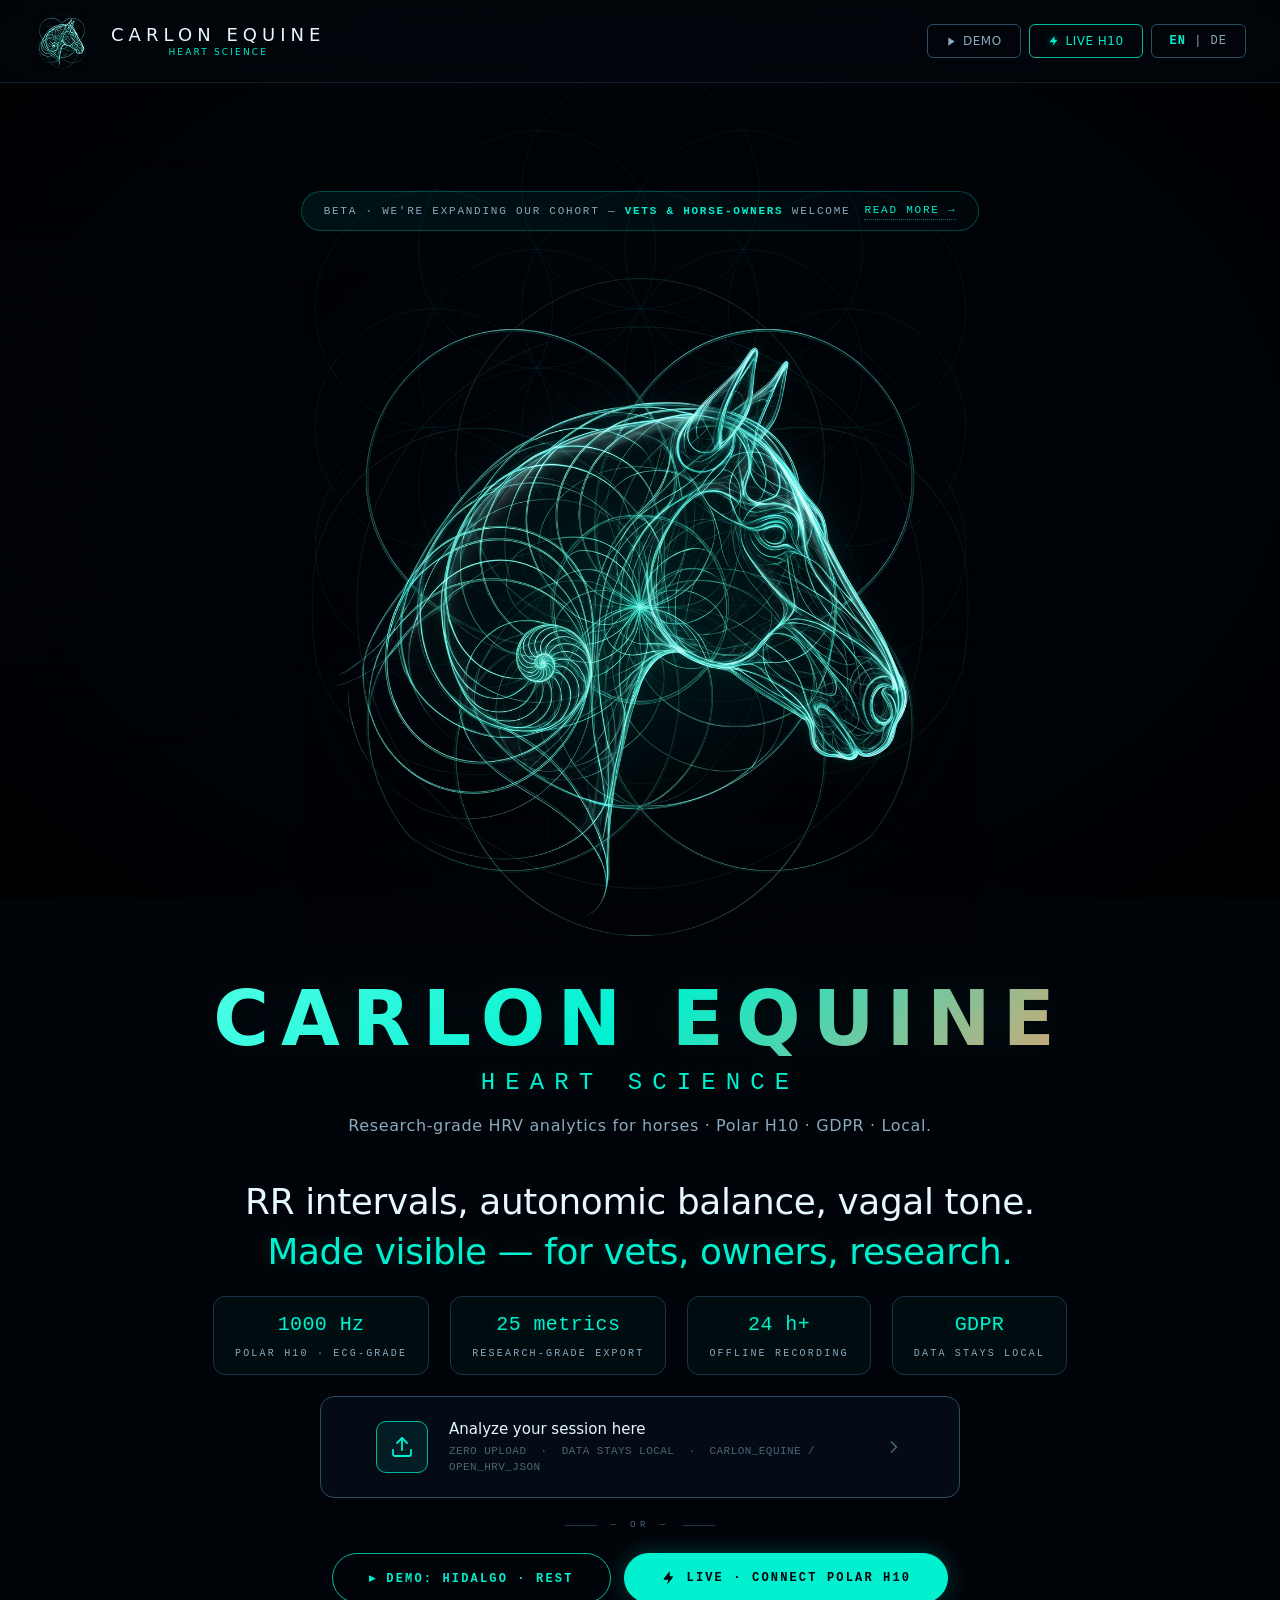
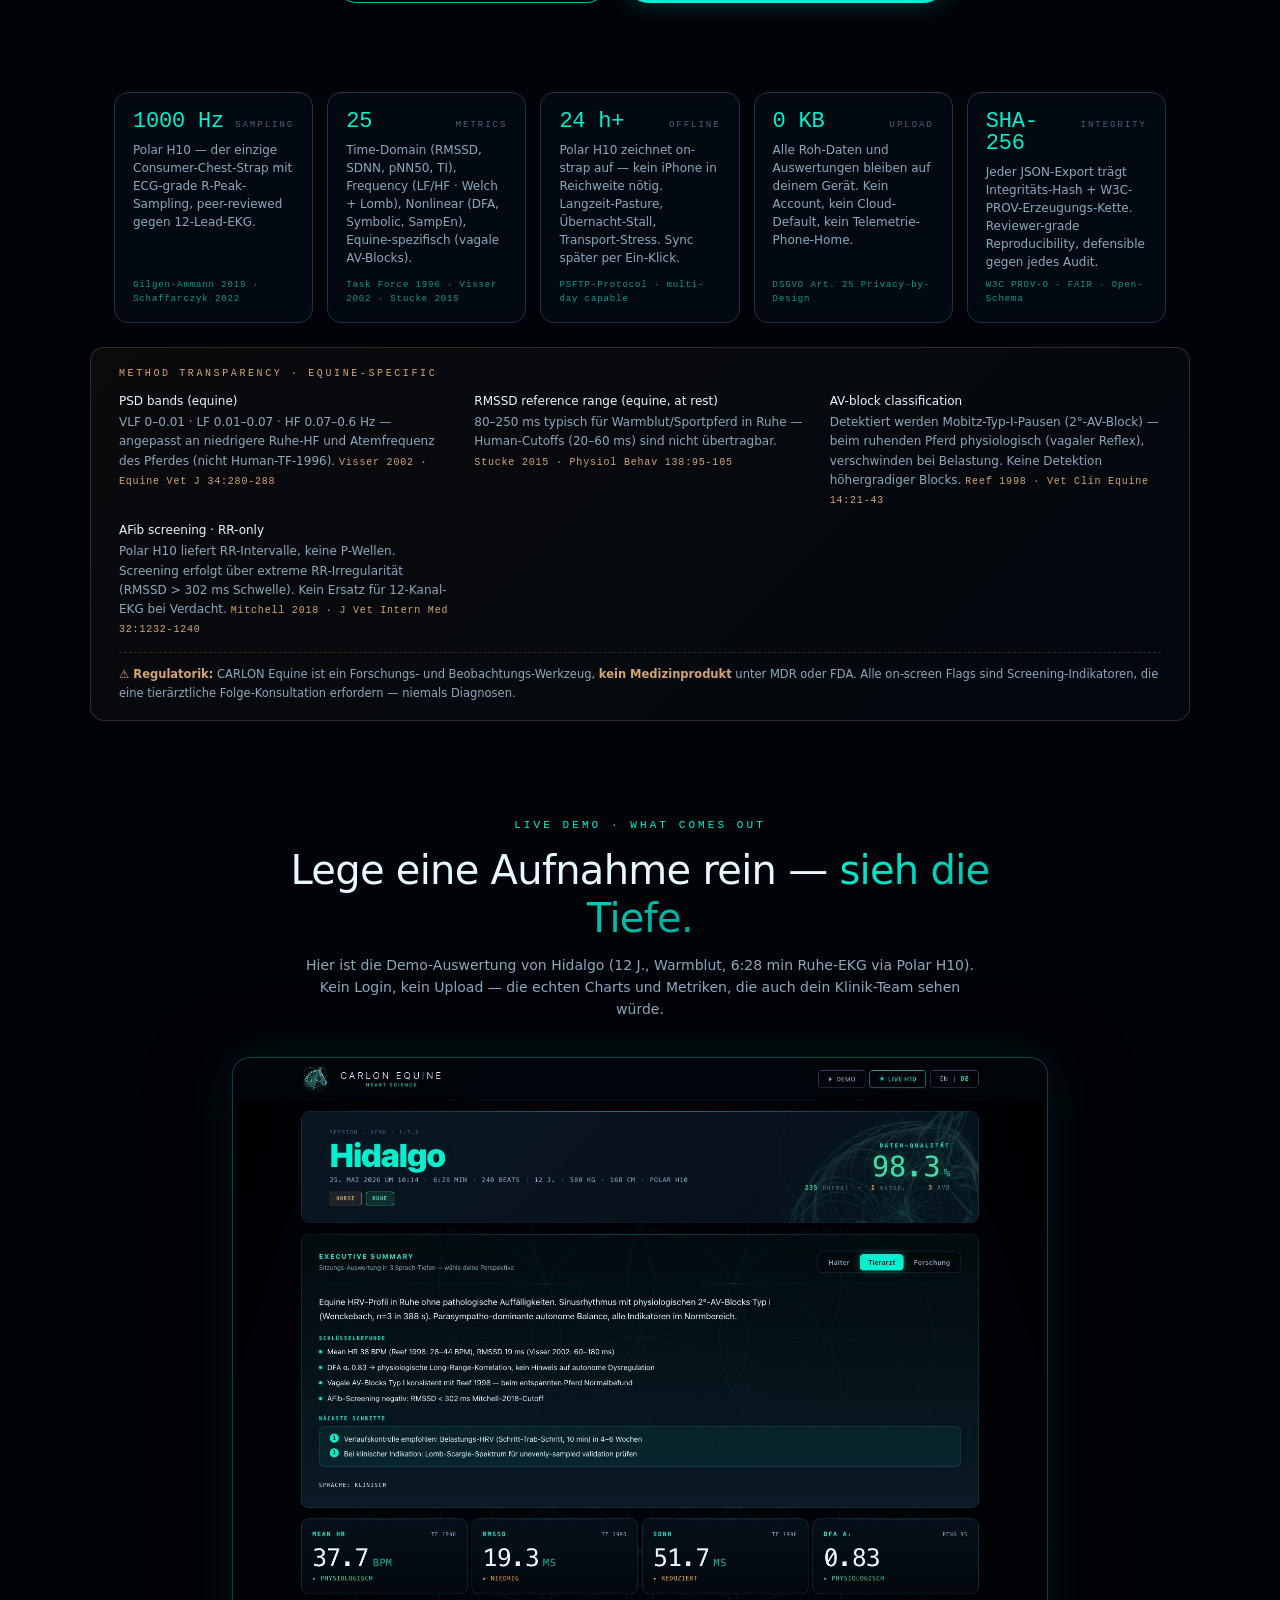
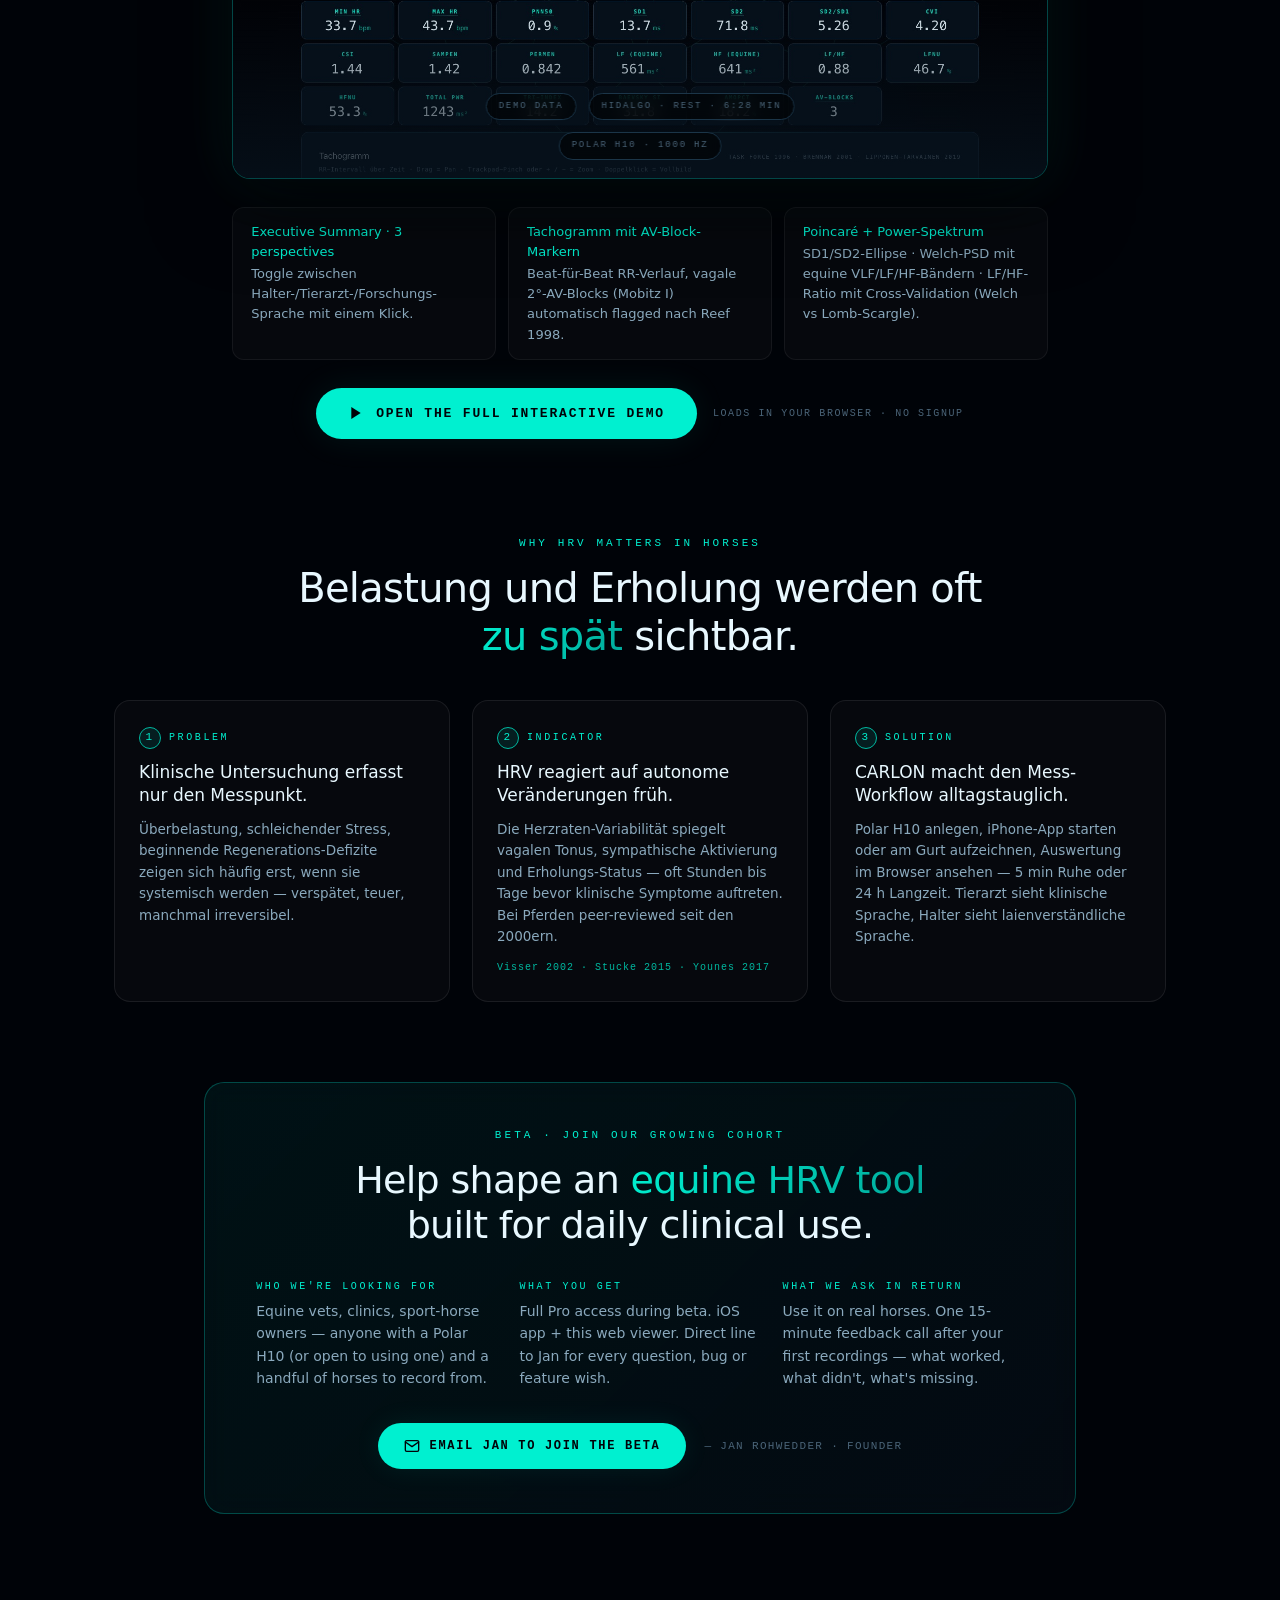
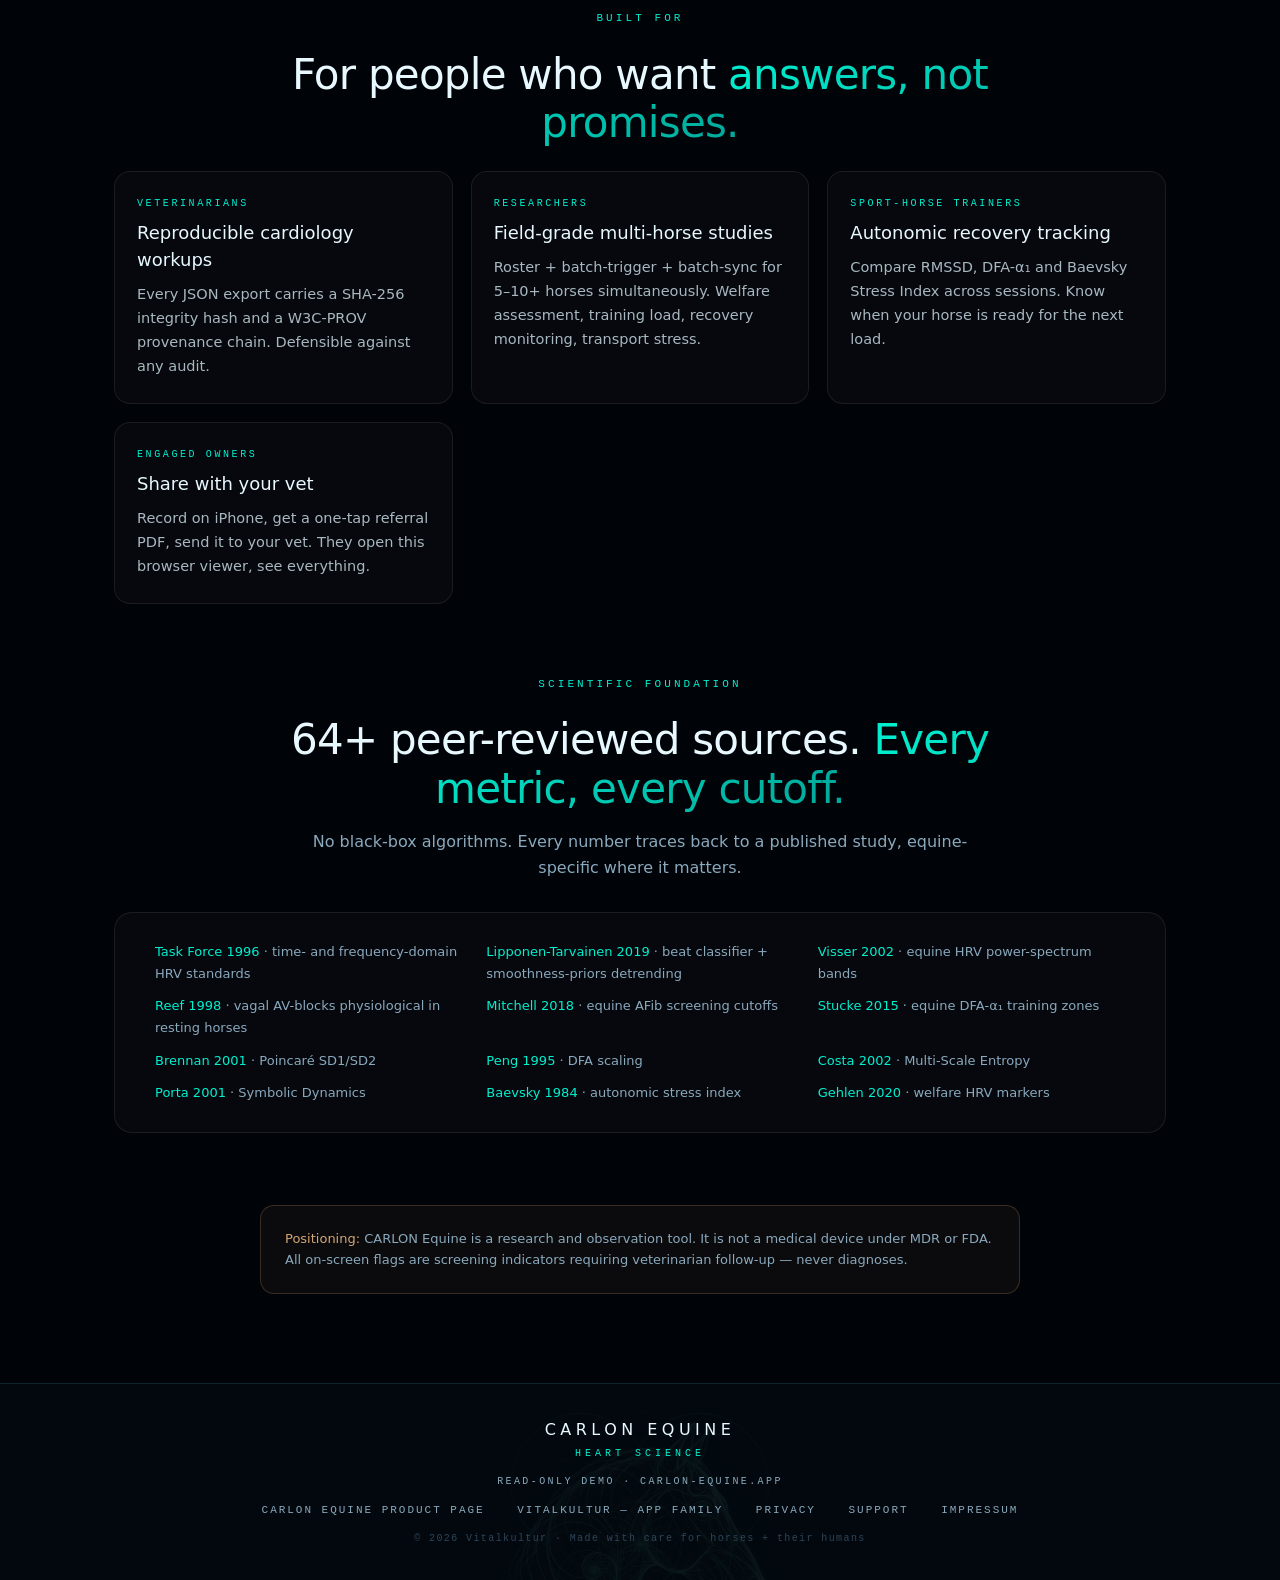
==== commit abb9f755: "carlon-equine: Beta-Wording + Pulse-Dot raus Sync von carlon-viewer.  Co-Authored-By: Claude Opus 4." ====
--- a/carlon-equine/index.html
+++ b/carlon-equine/index.html
@@ -820,6 +820,90 @@
   font-size: 11.5px;
 }
 .method-transparency .mt-footer strong { color: #d4a574; font-weight: 600; }
+
+/* ============================================================
+   HOLLYWOOD-LOADER — terminal-style "Decoding"-Theater bei jedem
+   loadDemo/loadFile. 100-200 ms Rechenzeit zelebriert die lokale
+   Compute-Power. Skip wenn prefers-reduced-motion.
+   ============================================================ */
+.hollywood-loader {
+  position: fixed;
+  inset: 0;
+  z-index: 9999;
+  display: none;
+  align-items: center;
+  justify-content: center;
+  background: rgba(2, 6, 10, 0.78);
+  backdrop-filter: blur(8px);
+  -webkit-backdrop-filter: blur(8px);
+  opacity: 0;
+  transition: opacity 0.22s ease-out;
+}
+.hollywood-loader.active { display: flex; opacity: 1; }
+.hollywood-loader.fading { opacity: 0; }
+.hl-window {
+  width: min(560px, 92vw);
+  background: #06101a;
+  border: 1px solid var(--border-strong);
+  border-radius: 12px;
+  box-shadow: 0 32px 80px rgba(0,0,0,0.6), 0 0 60px var(--cyan-glow-3);
+  overflow: hidden;
+  font-family: var(--font-mono);
+}
+.hl-header {
+  display: flex;
+  align-items: center;
+  gap: 8px;
+  padding: 12px 16px;
+  background: rgba(255,255,255,0.025);
+  border-bottom: 1px solid var(--border-faint);
+}
+.hl-header .hl-dot {
+  width: 10px; height: 10px;
+  border-radius: 50%;
+  background: rgba(255,255,255,0.12);
+}
+.hl-header .hl-dot:nth-child(1) { background: #ff5f57; }
+.hl-header .hl-dot:nth-child(2) { background: #febc2e; }
+.hl-header .hl-dot:nth-child(3) { background: #28c840; }
+.hl-header .hl-title {
+  margin-left: 8px;
+  font-size: 11px;
+  letter-spacing: 0.14em;
+  text-transform: uppercase;
+  color: var(--text-dim);
+}
+.hl-body {
+  padding: 20px 22px;
+  font-size: 13px;
+  line-height: 1.85;
+  color: var(--text-secondary);
+  min-height: 280px;
+}
+.hl-line {
+  display: flex;
+  align-items: center;
+  gap: 10px;
+  opacity: 0;
+  transform: translateY(4px);
+  transition: opacity 0.18s ease-out, transform 0.18s ease-out;
+}
+.hl-line.in { opacity: 1; transform: none; }
+.hl-line .arrow { color: var(--cyan); flex-shrink: 0; }
+.hl-line .label { flex: 1; color: var(--text-primary); }
+.hl-line .status {
+  font-size: 11px;
+  letter-spacing: 0.16em;
+  padding: 2px 8px;
+  border-radius: 4px;
+  flex-shrink: 0;
+}
+.hl-line .status.running { color: var(--cyan); border: 1px solid var(--cyan-deep); animation: hlPulse 0.6s ease-in-out infinite; }
+.hl-line .status.ok      { color: var(--good); border: 1px solid var(--good); background: rgba(34, 197, 94, 0.08); }
+@keyframes hlPulse {
+  0%, 100% { opacity: 1; }
+  50% { opacity: 0.4; }
+}
 
 /* ============================================================
    LIVE-DEMO-PREVIEW — der Proof-Shot.
@@ -4035,6 +4119,19 @@
 </style>
 </head>
 <body>
+
+<!-- Hollywood-Loader Overlay (display:none default, JS aktiviert).
+     Zelebriert die ~150ms Compute-Zeit bei jedem Demo/File-Load:
+     Lipponen-Tarvainen, Welch-PSD, DFA, Bootstrap, Cross-Val. -->
+<div id="hollywoodLoader" class="hollywood-loader" aria-hidden="true">
+  <div class="hl-window">
+    <div class="hl-header">
+      <span class="hl-dot"></span><span class="hl-dot"></span><span class="hl-dot"></span>
+      <span class="hl-title">CARLON · Heart Science Engine</span>
+    </div>
+    <div class="hl-body" id="hollywoodLines"></div>
+  </div>
+</div>
 
 <div class="bg-atmosphere"></div>
 <div class="bg-flower"></div>
@@ -4090,11 +4187,13 @@
 <section id="empty">
   <div class="hero-rays"></div>
 
-  <!-- Beta-Strip: kleiner Status oben, immer sichtbar — Beta-Kontext klar. -->
+  <!-- Beta-Strip: kleiner Status oben, immer sichtbar — Beta-Kontext klar.
+       Pulse-Dot bewusst entfernt (Jan: "nervt in der Gesamtwirkung") —
+       der Strip ist als ruhiger Status-Anker konzipiert, nicht als
+       Aufmerksamkeits-Falle. -->
   <div class="beta-strip">
-    <span class="dot" aria-hidden="true"></span>
-    <span data-en="Beta · looking for our first <strong>vet &amp; horse-owner</strong> test partners"
-          data-de="Beta · wir suchen die ersten <strong>Tierarzt- &amp; Halter-</strong>Test-Partner">Beta · looking for our first <strong>vet &amp; horse-owner</strong> test partners</span>
+    <span data-en="Beta · we're expanding our cohort — <strong>vets &amp; horse-owners</strong> welcome"
+          data-de="Beta · wir suchen weitere <strong>Tierarzt- &amp; Halter-</strong>Test-Partner">Beta · we're expanding our cohort — <strong>vets &amp; horse-owners</strong> welcome</span>
     <a href="#beta-recruit" data-en="Read more →" data-de="Mehr erfahren →">Read more →</a>
   </div>
 
@@ -4354,11 +4453,11 @@
   <div class="beta-recruit" id="beta-recruit">
     <div class="beta-recruit-card">
       <div class="eyebrow"
-           data-en="Beta · join the first cohort"
-           data-de="Beta · sei in der ersten Test-Gruppe">Beta · join the first cohort</div>
-      <h2 data-en="Help shape the <em>first equine HRV tool</em> built for daily clinical use."
-          data-de="Forme das <em>erste equine HRV-Tool</em> für den klinischen Alltag mit.">
-        Help shape the <em>first equine HRV tool</em> built for daily clinical use.
+           data-en="Beta · join our growing cohort"
+           data-de="Beta · komm zur wachsenden Test-Cohort dazu">Beta · join our growing cohort</div>
+      <h2 data-en="Help shape an <em>equine HRV tool</em> built for daily clinical use."
+          data-de="Forme ein <em>equines HRV-Tool</em> für den klinischen Alltag aktiv mit.">
+        Help shape an <em>equine HRV tool</em> built for daily clinical use.
       </h2>
       <div class="beta-bullets">
         <div class="beta-bullet">
@@ -7388,7 +7487,7 @@
           : `Schema "${schemaName || 'unknown'}" not officially supported. Attempting to render anyway — missing fields will be hidden.`;
         if (!confirm(msg + '\n\n' + ((window.CARLON_LANG === 'de') ? 'Trotzdem laden?' : 'Load anyway?'))) return;
       }
-      render(data);
+      showHollywoodLoader(() => render(data));
     } catch (err) {
       const prefix = (window.CARLON_LANG === 'de') ? 'JSON-Parse-Fehler' : 'JSON parse error';
       alert(prefix + ': ' + err.message);
@@ -8391,7 +8490,71 @@
   downloadLiveSession(buildLiveDataSnapshot());
 });
 
-function loadDemo() { render(buildDemoData()); }
+// =========================================================
+// Hollywood-Loader — terminal-style "Decoding"-Theater bei jedem
+// Daten-Load. Macht die ~150ms Rechenzeit (Lipponen-Tarvainen,
+// Welch-PSD, DFA, Bootstrap, Cross-Val) sichtbar.
+// Skip bei prefers-reduced-motion (Accessibility).
+// =========================================================
+function showHollywoodLoader(onDone) {
+  const overlay = document.getElementById('hollywoodLoader');
+  const linesEl = document.getElementById('hollywoodLines');
+  if (!overlay || !linesEl) { onDone && onDone(); return; }
+  // Accessibility: respect reduced-motion preference
+  const reduced = window.matchMedia && window.matchMedia('(prefers-reduced-motion: reduce)').matches;
+  if (reduced) { onDone && onDone(); return; }
+
+  const _isDE = window.CARLON_LANG === 'de';
+  const lines = [
+    { label: _isDE ? 'RR-Intervalle parsen'                              : 'Parsing R-R intervals',                             delay: 70 },
+    { label: _isDE ? 'Artefakt-Filter · Lipponen-Tarvainen 2019'         : 'Artefact filter · Lipponen-Tarvainen 2019',         delay: 110 },
+    { label: _isDE ? 'Zeit-Domain · RMSSD · SDNN · pNN50'                : 'Time-domain · RMSSD · SDNN · pNN50',                 delay: 80 },
+    { label: _isDE ? 'Welch-PSD · 4 Hz cubic-spline-resampling'          : 'Welch-PSD · 4 Hz cubic-spline-resampling',          delay: 120 },
+    { label: _isDE ? 'DFA-α₁ · Detrended Fluctuation Analysis'           : 'DFA-α₁ · Detrended Fluctuation Analysis',           delay: 100 },
+    { label: _isDE ? 'Bootstrap-CI · Politis-Romano (n=1000)'            : 'Bootstrap-CI · Politis-Romano (n=1000)',            delay: 130 },
+    { label: _isDE ? 'Cross-Validation · Welch ↔ Lomb-Scargle'           : 'Cross-validation · Welch ↔ Lomb-Scargle',           delay: 90 },
+    { label: _isDE ? 'UI rendern'                                         : 'Rendering UI',                                       delay: 60 }
+  ];
+
+  linesEl.innerHTML = '';
+  overlay.classList.remove('fading');
+  overlay.classList.add('active');
+
+  let i = 0;
+  function nextLine() {
+    if (i >= lines.length) {
+      // Fade out + done
+      setTimeout(() => {
+        overlay.classList.add('fading');
+        setTimeout(() => {
+          overlay.classList.remove('active', 'fading');
+          onDone && onDone();
+        }, 220);
+      }, 140);
+      return;
+    }
+    const L = lines[i];
+    const row = document.createElement('div');
+    row.className = 'hl-line';
+    row.innerHTML = `<span class="arrow">&gt;</span><span class="label">${L.label}</span><span class="status running">...</span>`;
+    linesEl.appendChild(row);
+    // Animate in
+    requestAnimationFrame(() => row.classList.add('in'));
+    // After delay, mark as OK and proceed
+    setTimeout(() => {
+      const s = row.querySelector('.status');
+      if (s) { s.classList.remove('running'); s.classList.add('ok'); s.textContent = '[OK]'; }
+      i++;
+      nextLine();
+    }, L.delay);
+  }
+  nextLine();
+}
+
+function loadDemo() {
+  // Hollywood-Loader: zelebriert die Compute-Zeit. Render läuft am Ende.
+  showHollywoodLoader(() => render(buildDemoData()));
+}
 document.getElementById('loadDemoBtn').addEventListener('click', loadDemo);
 document.getElementById('loadDemoBtn2').addEventListener('click', loadDemo);
 // Demo-Preview-Section CTA: lädt Demo + scrollt zum Top, damit Vet direkt in
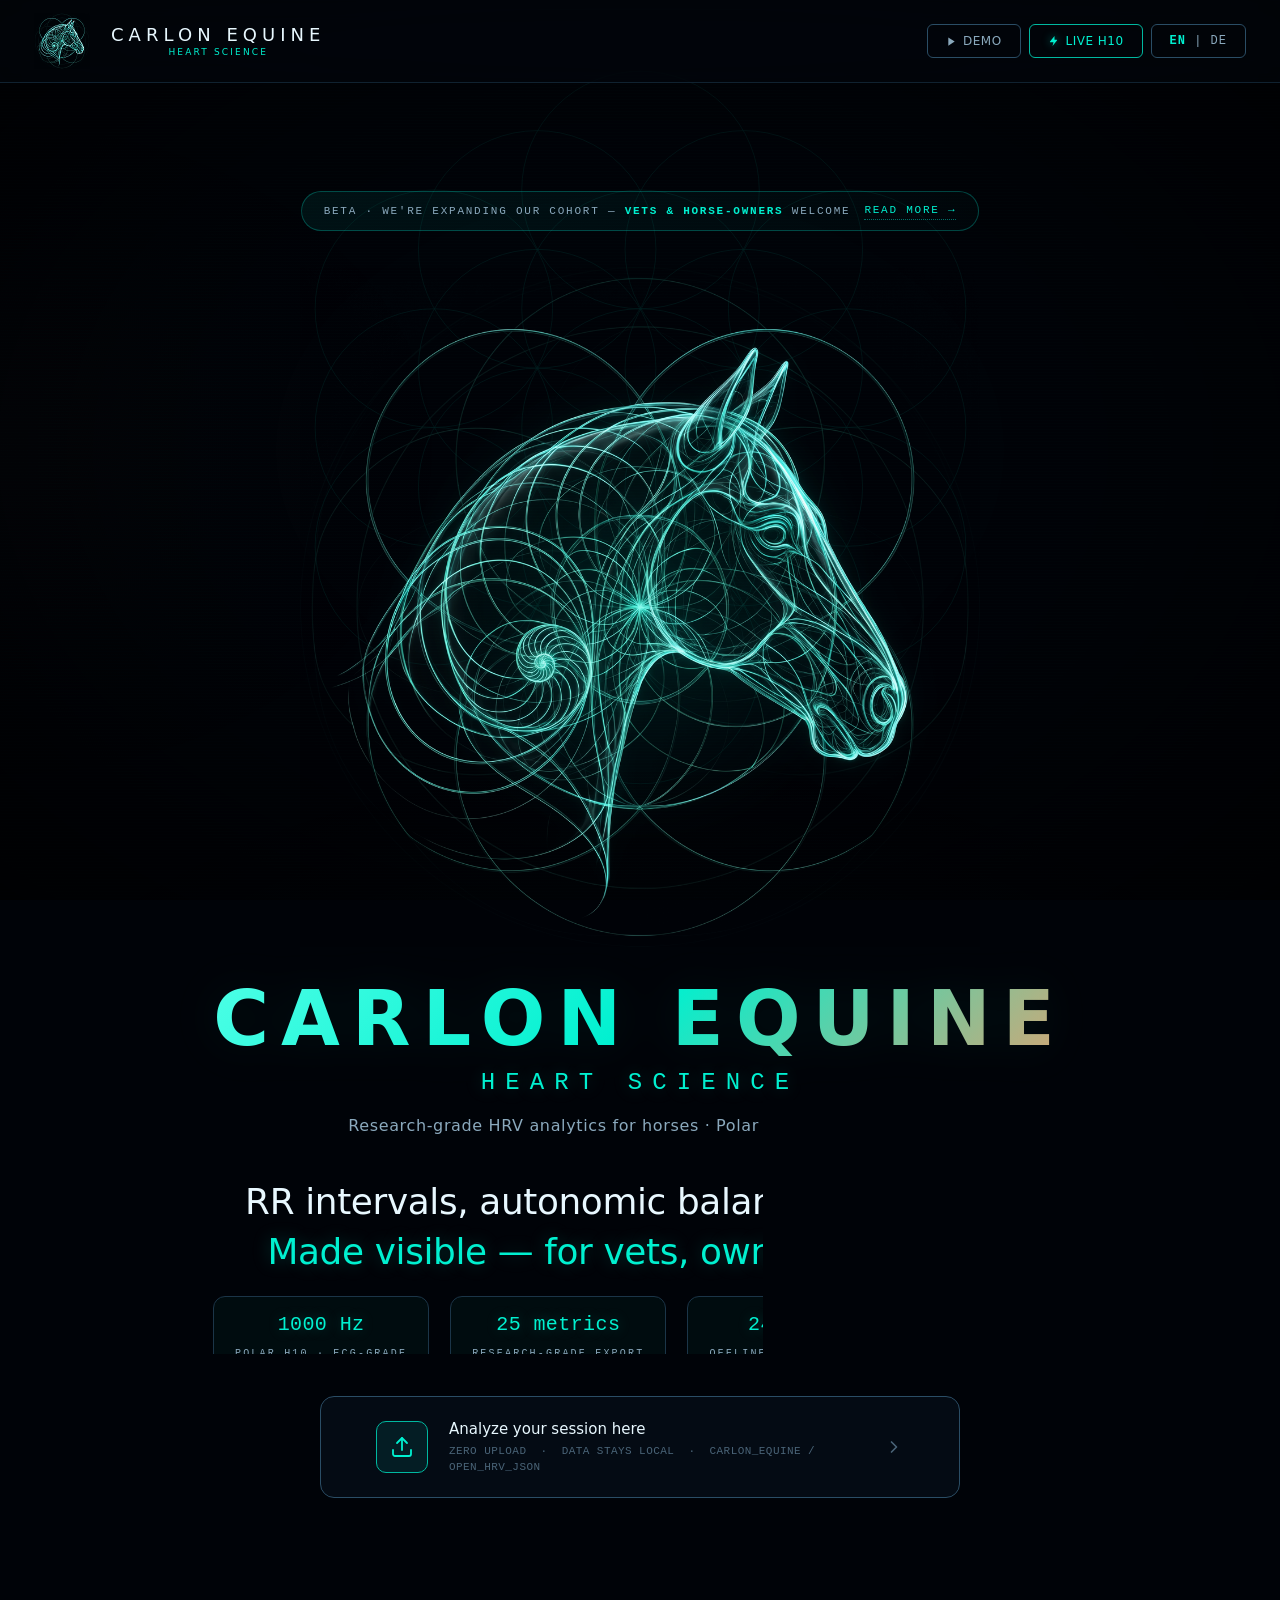
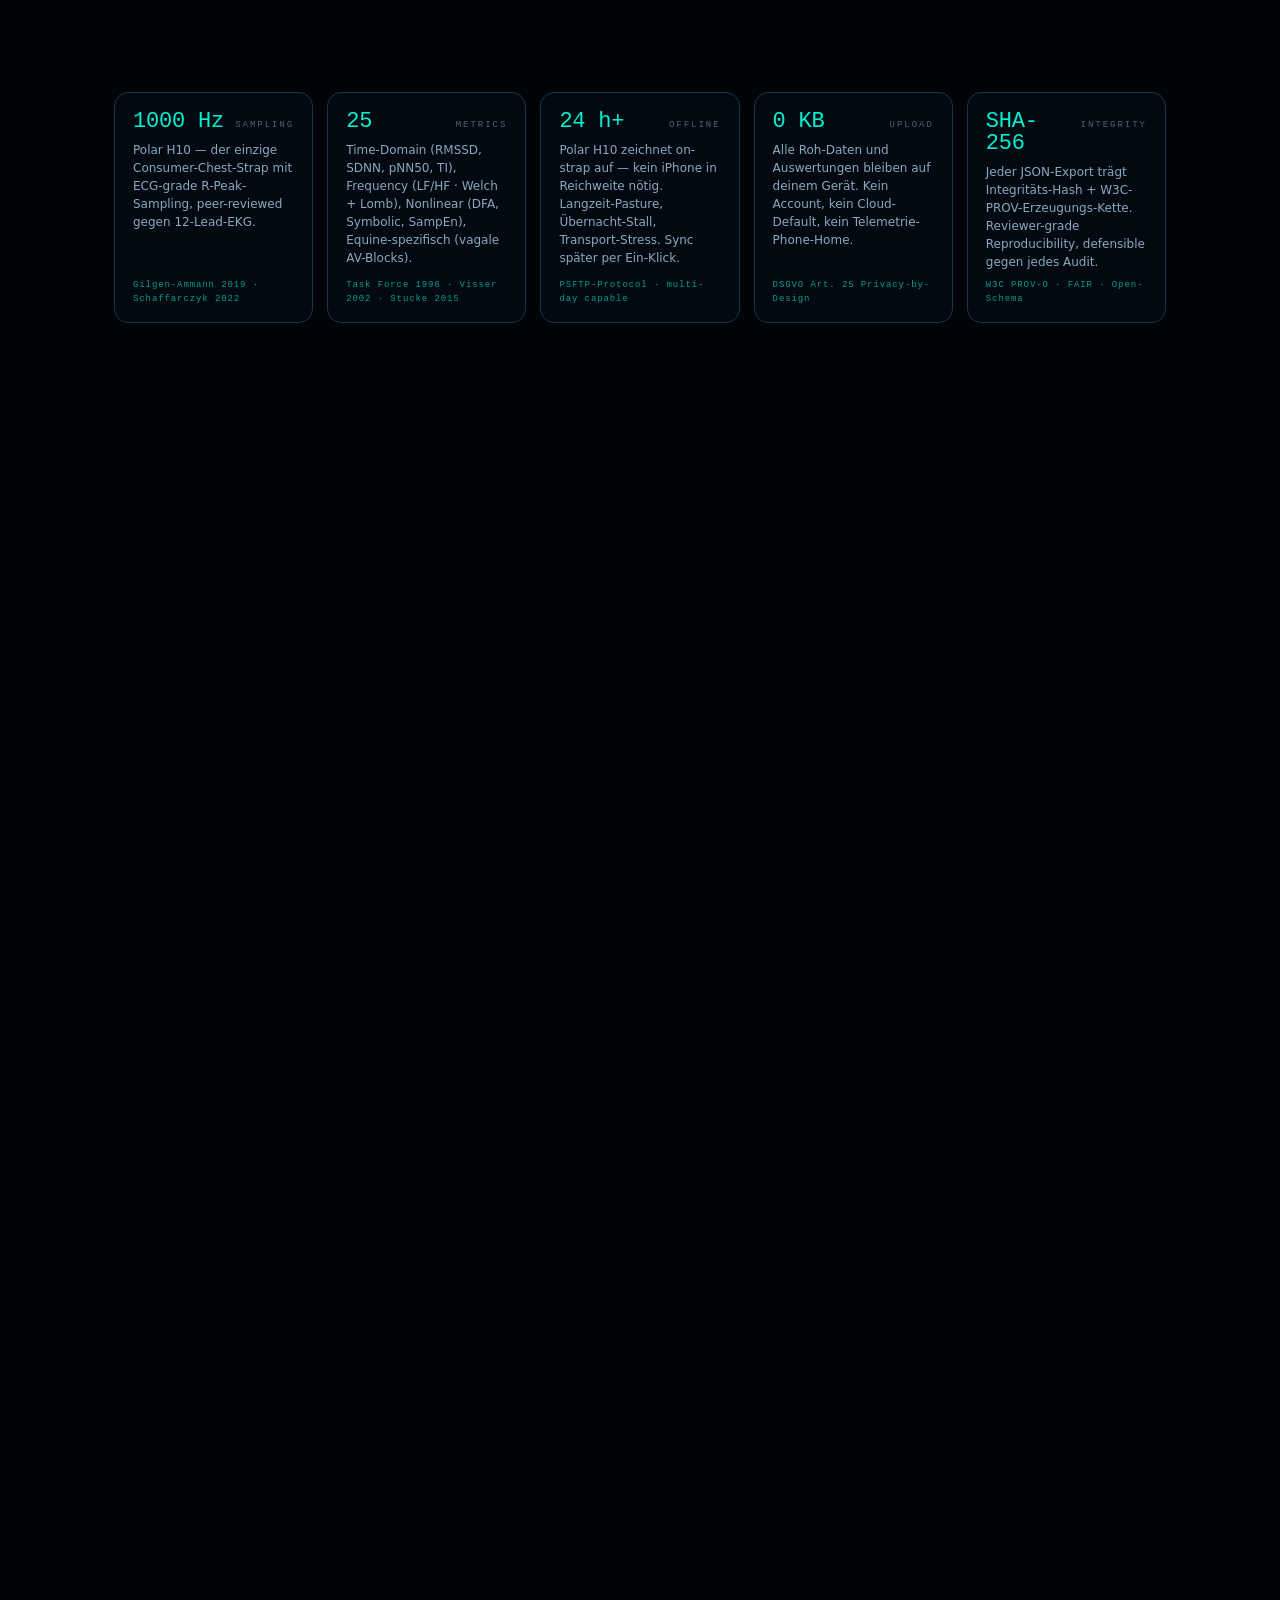
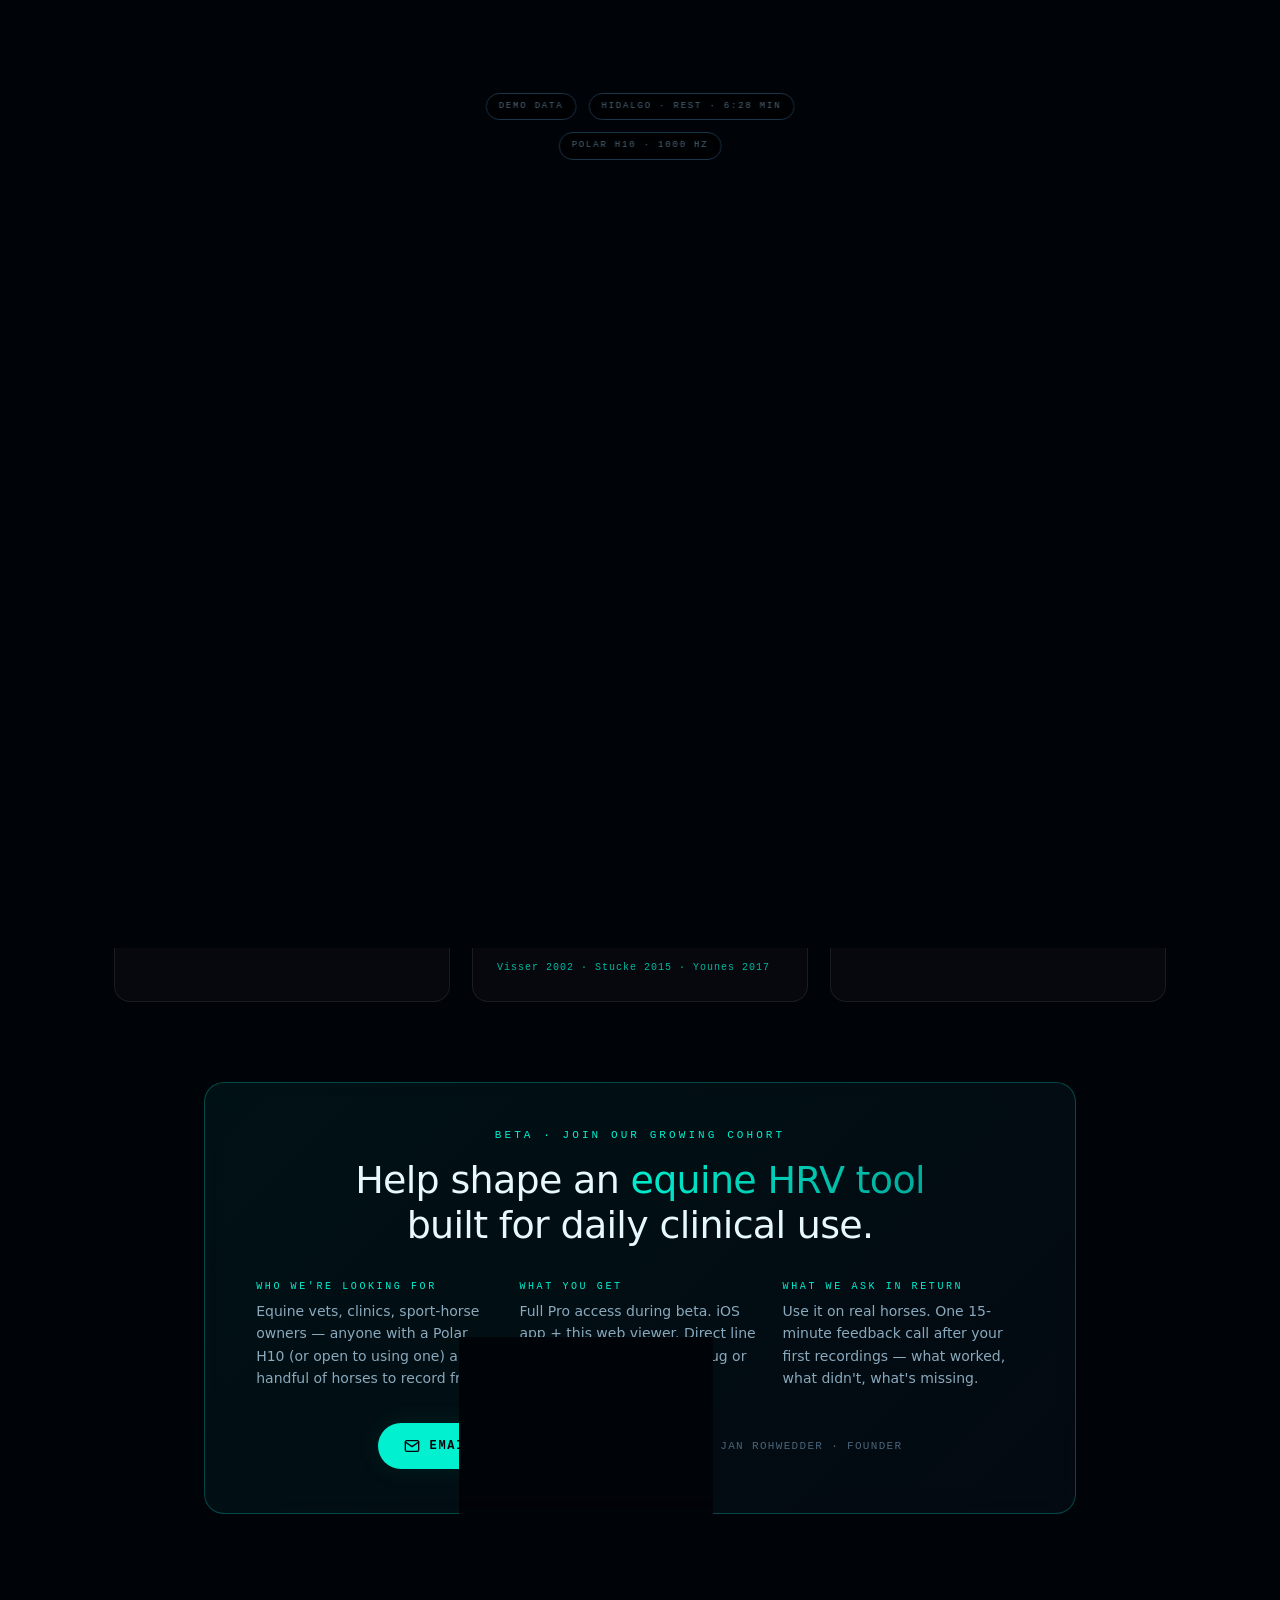
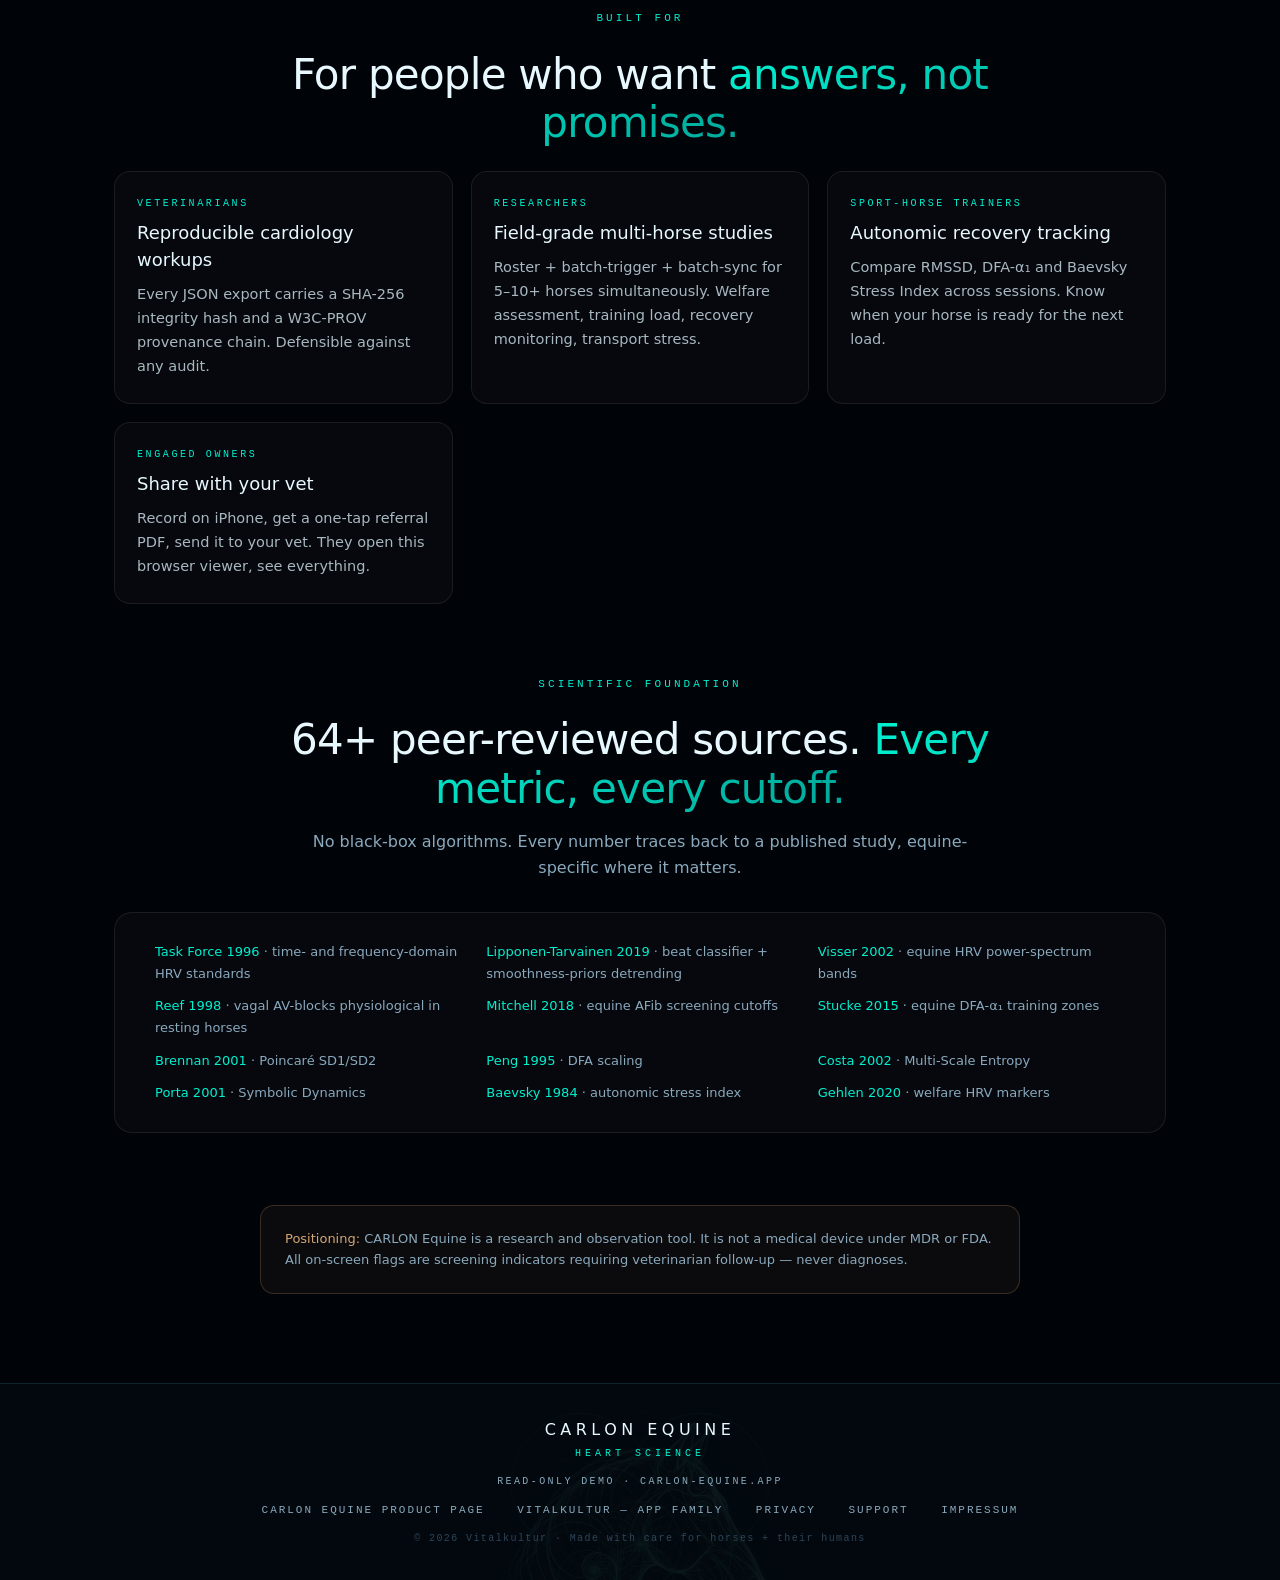
==== commit 2d18f32d: "carlon-equine: Garbage-In State (Poincaré-Guard) Sync von carlon-viewer.  Co-Authored-By: Claude Opu" ====
--- a/carlon-equine/index.html
+++ b/carlon-equine/index.html
@@ -820,6 +820,74 @@
   font-size: 11.5px;
 }
 .method-transparency .mt-footer strong { color: #d4a574; font-weight: 600; }
+
+/* ============================================================
+   GARBAGE-IN-STATE — render-aborted overlay für Charts.
+   15/10 Magic Moment #2: Software weigert sich, auf unzureichenden
+   Daten Fantasie-Zahlen zu rendern. Klinische Integrität sichtbar.
+   ============================================================ */
+.chart-aborted-overlay {
+  display: flex;
+  flex-direction: column;
+  align-items: center;
+  justify-content: center;
+  gap: 16px;
+  padding: 40px 32px;
+  min-height: 320px;
+  background: linear-gradient(135deg, rgba(220, 100, 60, 0.06) 0%, rgba(6, 16, 26, 0.4) 100%);
+  border: 1px dashed rgba(220, 100, 60, 0.40);
+  border-radius: 12px;
+  font-family: var(--font-mono);
+  text-align: center;
+}
+.chart-aborted-stamp {
+  font-size: 11px;
+  letter-spacing: 0.28em;
+  text-transform: uppercase;
+  color: #e07a4f;
+  font-weight: 600;
+  padding: 6px 16px;
+  border: 1px solid rgba(220, 100, 60, 0.55);
+  border-radius: 999px;
+  background: rgba(220, 100, 60, 0.08);
+}
+.chart-aborted-reason {
+  font-size: 14px;
+  color: var(--text-primary);
+  max-width: 480px;
+  line-height: 1.6;
+  letter-spacing: 0.02em;
+}
+.chart-aborted-reason strong { color: #e07a4f; font-weight: 600; }
+.chart-aborted-method {
+  font-size: 11px;
+  color: var(--text-secondary);
+  max-width: 520px;
+  line-height: 1.6;
+  letter-spacing: 0.04em;
+  font-style: italic;
+}
+.chart-aborted-causes {
+  font-size: 10px;
+  color: var(--text-dim);
+  letter-spacing: 0.14em;
+  text-transform: uppercase;
+  margin-top: 8px;
+  padding-top: 12px;
+  border-top: 1px dotted rgba(255,255,255,0.08);
+  max-width: 540px;
+}
+@media print {
+  .chart-aborted-overlay {
+    background: #fff8f4 !important;
+    border-color: #c89060 !important;
+    color: #111 !important;
+  }
+  .chart-aborted-stamp { color: #b85a30 !important; border-color: #c89060 !important; background: #fff !important; }
+  .chart-aborted-reason { color: #111 !important; }
+  .chart-aborted-reason strong { color: #b85a30 !important; }
+  .chart-aborted-method, .chart-aborted-causes { color: #555 !important; }
+}
 
 /* ============================================================
    HOLLYWOOD-LOADER — terminal-style "Decoding"-Theater bei jedem
@@ -1375,6 +1443,91 @@
   .why-card { padding: 22px 20px; gap: 10px; }
   .why-card h3 { font-size: 16px; }
   .why-card p { font-size: 13px; }
+}
+
+/* ============================================================
+   LARGE-DISPLAY POLISH (≥1600px / 32"+ Vollbild) — clamp-Caps
+   waren auf 1440-1920px optimiert, auf 4K-Displays wirkten sie
+   gequetscht. Hebe die wichtigsten Text-Caps + leichten Body-Bump.
+   ============================================================ */
+@media (min-width: 1600px) {
+  body { font-size: 17px; }
+
+  /* Hero */
+  .hero-headline h1 { font-size: clamp(76px, 6vw, 104px); }
+  .hero-headline .brand-tagline { font-size: clamp(24px, 2.2vw, 30px); }
+  .hero-headline .tagline { font-size: clamp(16px, 1.5vw, 19px); max-width: 760px; }
+  .hero-headline .eyebrow { font-size: 12px; }
+  .usp-claim { font-size: clamp(36px, 2.8vw, 46px); max-width: 1080px; }
+
+  /* USP Pills */
+  .usp-pill { padding: var(--s-4) var(--s-5); min-width: 170px; }
+  .usp-pill b { font-size: 24px; }
+  .usp-pill span { font-size: 11px; }
+
+  /* Drop-Zone */
+  .drop-zone { max-width: 780px; padding: var(--s-5) var(--s-7); }
+  .drop-zone .label { font-size: 17px; }
+  .drop-zone .hint { font-size: 11px; }
+
+  /* Specs row + Fact cards */
+  .spec .v { font-size: 30px; }
+  .spec .k { font-size: 10px; }
+  .fact-cards { max-width: 1280px; gap: 18px; }
+  .fact-card { padding: 22px 22px 20px; min-height: 150px; }
+  .fact-card .fc-value { font-size: 26px; }
+  .fact-card .fc-text { font-size: 14px; line-height: 1.6; }
+  .fact-card .fc-label { font-size: 10px; }
+  .fact-card .fc-detail { font-size: 10px; }
+
+  /* Method-Transparency */
+  .method-transparency { max-width: 1280px; padding: 22px 32px; font-size: 13.5px; }
+  .method-transparency .mt-head { font-size: 11px; }
+  .method-transparency .mt-footer { font-size: 13px; }
+
+  /* Demo-Preview */
+  .demo-preview { max-width: 1380px; }
+  .demo-preview-title { font-size: clamp(40px, 3.6vw, 52px); max-width: 860px; }
+  .demo-preview-sub { font-size: 16px; max-width: 800px; }
+  .demo-preview-callout { font-size: 14.5px; padding: 16px 20px; }
+  .demo-preview-cta a.primary { padding: 18px 36px; font-size: 14px; }
+
+  /* Why-HRV */
+  .why-hrv { max-width: 1280px; }
+  .why-hrv-title { font-size: clamp(40px, 3.6vw, 52px); max-width: 840px; }
+  .why-card { padding: 30px 28px; }
+  .why-card h3 { font-size: 19px; }
+  .why-card p { font-size: 15px; line-height: 1.65; }
+
+  /* Beta-Recruit */
+  .beta-recruit { max-width: 1080px; }
+  .beta-recruit-card { padding: 52px 60px; }
+  .beta-recruit h2 { font-size: clamp(38px, 3.4vw, 48px); max-width: 780px; }
+  .beta-bullet .b-text { font-size: 15px; line-height: 1.65; }
+  .beta-bullet .b-label { font-size: 11px; }
+  .beta-recruit-cta a { padding: 16px 32px; font-size: 13px; min-height: 52px; }
+
+  /* Beta-Strip */
+  .beta-strip { max-width: 880px; font-size: 12px; padding: 12px 26px; }
+
+  /* Landing-Blocks (Audience + Science) */
+  .landing-blocks { max-width: 1280px; }
+  .landing-title { font-size: clamp(42px, 4vw, 52px); max-width: 880px; }
+  .landing-sub { font-size: 17px; max-width: 760px; }
+  .aud-card { padding: 28px 26px; }
+  .aud-card h4 { font-size: 20px; }
+  .aud-card p { font-size: 15.5px; line-height: 1.7; }
+  .science-cite { font-size: 14px; line-height: 1.75; }
+  .landing-disclaimer { font-size: 14px; max-width: 880px; padding: 26px 30px; }
+}
+
+/* Extra-Polish für 4K+/Ultrawide ≥2000px */
+@media (min-width: 2000px) {
+  body { font-size: 18px; }
+  .hero-headline h1 { font-size: clamp(96px, 5.5vw, 132px); }
+  .usp-claim { font-size: clamp(44px, 2.8vw, 56px); }
+  .fact-cards, .method-transparency, .why-hrv, .landing-blocks { max-width: 1480px; }
+  .demo-preview { max-width: 1560px; }
 }
 
 /* ============================================================
@@ -2703,9 +2856,18 @@
   .avb-summary { color: #111 !important; }
   .avb-count { color: #c89060 !important; filter: none !important; font-size: 32pt !important; }
   .avb-count-label { color: #c89060 !important; }
+  /* PDF-Audit 2026-05-30: avb-summary-text + avb-rate-unit waren inline-
+     gestylt mit var(--text-secondary)/var(--text-dim) — auf weiß unsichtbar.
+     Jetzt als Klasse mit explizitem print-Override. */
+  .avb-summary-text { color: #333 !important; }
+  .avb-summary-text strong { color: #c89060 !important; }
+  .avb-rate { color: #333 !important; }
+  .avb-rate strong { color: #111 !important; }
+  .avb-rate-unit { color: #666 !important; }
   .avb-entry { background: #fdfaf6 !important; border-color: #d4b896 !important; color: #111 !important; }
   .avb-entry .idx { color: #c89060 !important; }
   .avb-entry .t { color: #111 !important; }
+  .avb-entry .rr { color: #444 !important; }
 
   /* Repro */
   .repro-fair-chip { background: #f0f9f8 !important; color: #009688 !important; border-color: #b2dfdb !important; }
@@ -2845,6 +3007,19 @@
   letter-spacing: 0.04em;
 }
 .avb-rate strong { color: var(--text-primary); font-size: 22px; font-weight: 300; }
+.avb-rate-unit { color: var(--text-dim); font-size: 11px; letter-spacing: 0.18em; text-transform: uppercase; }
+.avb-summary-text {
+  /* PDF-Audit-Fix 2026-05-30: vorher waren diese Styles inline mit
+     color: var(--text-secondary) / var(--cyan) — im Print-CSS unsichtbar
+     auf weiß. Jetzt eigene Klasse mit explizitem print-override unten. */
+  text-align: center;
+  font-family: var(--font-mono);
+  font-size: 13px;
+  color: var(--text-secondary);
+  line-height: 1.6;
+  letter-spacing: 0.04em;
+}
+.avb-summary-text strong { color: var(--cyan); font-weight: 600; }
 .avb-grid {
   display: grid;
   grid-template-columns: repeat(auto-fill, minmax(180px, 1fr));
@@ -3388,7 +3563,16 @@
   .provenance-panel { background: #fff !important; border-color: #c9a3ff !important; break-inside: avoid; }
   .prov-card, .crossval-row, .crossval-method { background: #fafaff !important; border-color: #d0c0e8 !important; }
   .prov-kv .v, .crossval-method-value, .crossval-metric { color: #111 !important; }
+  .prov-kv .k { color: #6633aa !important; }
   .prov-section-label, .prov-card-title, .crossval-vs { color: #6633aa !important; }
+  /* PDF-Audit 2026-05-30: prov-algo-name + -version + -param waren auf
+     screen-Farben (text-primary/tertiary/violett-mit-rgba-bg) — auf weiß
+     unsichtbar. Algorithm-Namen ("Lipponen-Tarvainen Beat-Classifier",
+     "Welch PSD" etc.) zeigten nur Jahre. Jetzt explizite Dark-Overrides. */
+  .prov-algo { background: #f6f0ff !important; border-color: #c9a3ff !important; }
+  .prov-algo-name { color: #111 !important; font-weight: 600 !important; }
+  .prov-algo-version { color: #6633aa !important; }
+  .prov-algo-param { background: #ede0ff !important; color: #6633aa !important; }
   .crossval-differentiator { background: #f6f0ff !important; color: #111 !important; }
 }
 
@@ -5724,13 +5908,13 @@
             <div class="avb-count">${count}</div>
             <div class="avb-count-label">AV-BLOCKS</div>
           </div>
-          <div style="text-align:center;font-family:var(--font-mono);font-size:13px;color:var(--text-secondary);line-height:1.6;letter-spacing:0.04em;">
-            Vagal vermittelte 2°-AV-Blocks Typ I sind beim entspannten Pferd <strong style="color:var(--cyan)">physiologisch unauffällig</strong>.<br>
-            Frequenz und Verteilung indizieren <strong style="color:var(--cyan)">parasympathische Aktivität</strong>.
+          <div class="avb-summary-text">
+            Vagal vermittelte 2°-AV-Blocks Typ I sind beim entspannten Pferd <strong>physiologisch unauffällig</strong>.<br>
+            Frequenz und Verteilung indizieren <strong>parasympathische Aktivität</strong>.
           </div>
           <div class="avb-rate">
             <strong>${ratePer10Min}</strong><br>
-            <span style="color:var(--text-dim);font-size:11px;letter-spacing:0.18em;text-transform:uppercase">/ 10 MIN</span>
+            <span class="avb-rate-unit">/ 10 MIN</span>
           </div>
         </div>
         <div class="avb-grid">`;
@@ -5954,10 +6138,69 @@
 // Poincaré interactive state
 const poincaState = { data: null, xMin: 0, xMax: 0, yMin: 0, yMax: 0, fullMin: 0, fullMax: 0 };
 
+// =========================================================
+// Garbage-In-State: renderGuard prüft Daten-Mindestanforderungen
+// für statistisch valide Chart-Renders. Bei Unzureichend: Chart-SVG
+// wird durch [RENDERING ABORTED]-Overlay ersetzt. Klinische Integrität
+// statt Pseudo-Ergebnissen auf Müll-Daten.
+//
+// Schwellen orientieren sich an wiss. Literatur:
+// - Poincaré SD1/SD2: ~200 NN-Beats für stabile Ellipsen-Fit (Brennan 2001)
+// - Welch PSD: ~256 NN-Beats für brauchbare Frequenz-Auflösung
+// - DFA-α₁: ~200 NN-Beats für short-term scaling
+// - MSE: 1000+ NN-Beats laut Costa 2002, hier conservative 200
+// - Quality: <40% Artefakt-Rate = strukturell broken signal
+// =========================================================
+function renderGuard(frameEl, data, opts) {
+  if (!frameEl) return true;
+  const { minBeats = 100, minQualityPct = 40, label = 'analysis', method = '' } = opts;
+  const validBeats = data?.quality?.normalCount ?? 0;
+  const qualityPct = 100 - (data?.quality?.artifactRatePct ?? 0);
+
+  // Bestehender Overlay raus (falls vorheriger Render abortet hat)
+  const oldOverlay = frameEl.querySelector('.chart-aborted-overlay');
+  if (oldOverlay) oldOverlay.remove();
+
+  const failures = [];
+  if (validBeats < minBeats) failures.push(`only <strong>${validBeats}</strong> valid normal beats (need ≥ ${minBeats})`);
+  if (qualityPct < minQualityPct) failures.push(`signal quality <strong>${qualityPct.toFixed(1)}%</strong> (need ≥ ${minQualityPct}%)`);
+
+  if (failures.length === 0) {
+    // Pass: SVG sichtbar lassen, alle bestehenden chart-children visible
+    frameEl.querySelectorAll('svg.chart, .chart-controls, .chart-crosshair').forEach(el => el.style.display = '');
+    return true;
+  }
+
+  // Fail: SVG + Controls verstecken, Overlay einsetzen
+  frameEl.querySelectorAll('svg.chart, .chart-controls, .chart-crosshair').forEach(el => el.style.display = 'none');
+  const _isDE = window.CARLON_LANG === 'de';
+  const overlay = document.createElement('div');
+  overlay.className = 'chart-aborted-overlay';
+  overlay.innerHTML = `
+    <div class="chart-aborted-stamp">[ ${_isDE ? 'RENDERING ABGEBROCHEN' : 'RENDERING ABORTED'} ]</div>
+    <div class="chart-aborted-reason">
+      ${_isDE ? `Für ${label} ist die Daten-Grundlage nicht ausreichend: ${failures.join(' · ')}.`
+              : `${label.charAt(0).toUpperCase() + label.slice(1)} requires more data than this recording provides: ${failures.join(' · ')}.`}
+    </div>
+    ${method ? `<div class="chart-aborted-method">${_isDE ? 'Methode:' : 'Method:'} ${method} — ${_isDE ? 'eine Berechnung auf zu wenigen Beats würde irreführende Werte produzieren.' : 'computing on insufficient data would produce misleading numbers.'}</div>` : ''}
+    <div class="chart-aborted-causes">${_isDE ? 'Mögliche Ursachen: Gurt verrutscht · BLE-Interferenz · Bewegungs-Artefakte · zu kurze Aufnahme' : 'Possible causes: belt slipped · BLE interference · motion artefacts · recording too short'}</div>
+  `;
+  frameEl.appendChild(overlay);
+  return false;
+}
+
 function renderPoincare(data, opts = {}) {
   const svgId = opts.svgId || 'poincareChart';
   const svg = document.getElementById(svgId);
   if (!svg) return;
+  // Garbage-In Guard: Brennan 2001 SD1/SD2-Ellipse braucht ≥200 valide NN-Beats
+  // für statistisch belastbare Geometrie. Unter 200 wäre die Ellipse Zufall.
+  const frame = document.getElementById('poincareFrame');
+  if (frame && !renderGuard(frame, data, {
+    minBeats: 200, minQualityPct: 60,
+    label: window.CARLON_LANG === 'de' ? 'die Poincaré-SD1/SD2-Ellipse' : 'Poincaré SD1/SD2 ellipse fit',
+    method: 'Brennan 2001'
+  })) return;
   if (data && data !== poincaState.data) {
     poincaState.data = data;
     const rrAll = (data.rrData || []).filter(b => b.label === 'N').map(b => b.rrMs);
@@ -8500,9 +8743,13 @@
   const overlay = document.getElementById('hollywoodLoader');
   const linesEl = document.getElementById('hollywoodLines');
   if (!overlay || !linesEl) { onDone && onDone(); return; }
-  // Accessibility: respect reduced-motion preference
+  // Skip in: (a) reduced-motion (a11y), (b) headless Chrome (PDF-Generation,
+  // sonst leerer PDF weil Print vor Render-Complete capturt), (c) während
+  // Print-Media-Query aktiv. Theater nur für echte interaktive Sessions.
   const reduced = window.matchMedia && window.matchMedia('(prefers-reduced-motion: reduce)').matches;
-  if (reduced) { onDone && onDone(); return; }
+  const headless = /HeadlessChrome/i.test(navigator.userAgent);
+  const printing = window.matchMedia && window.matchMedia('print').matches;
+  if (reduced || headless || printing) { onDone && onDone(); return; }
 
   const _isDE = window.CARLON_LANG === 'de';
   const lines = [
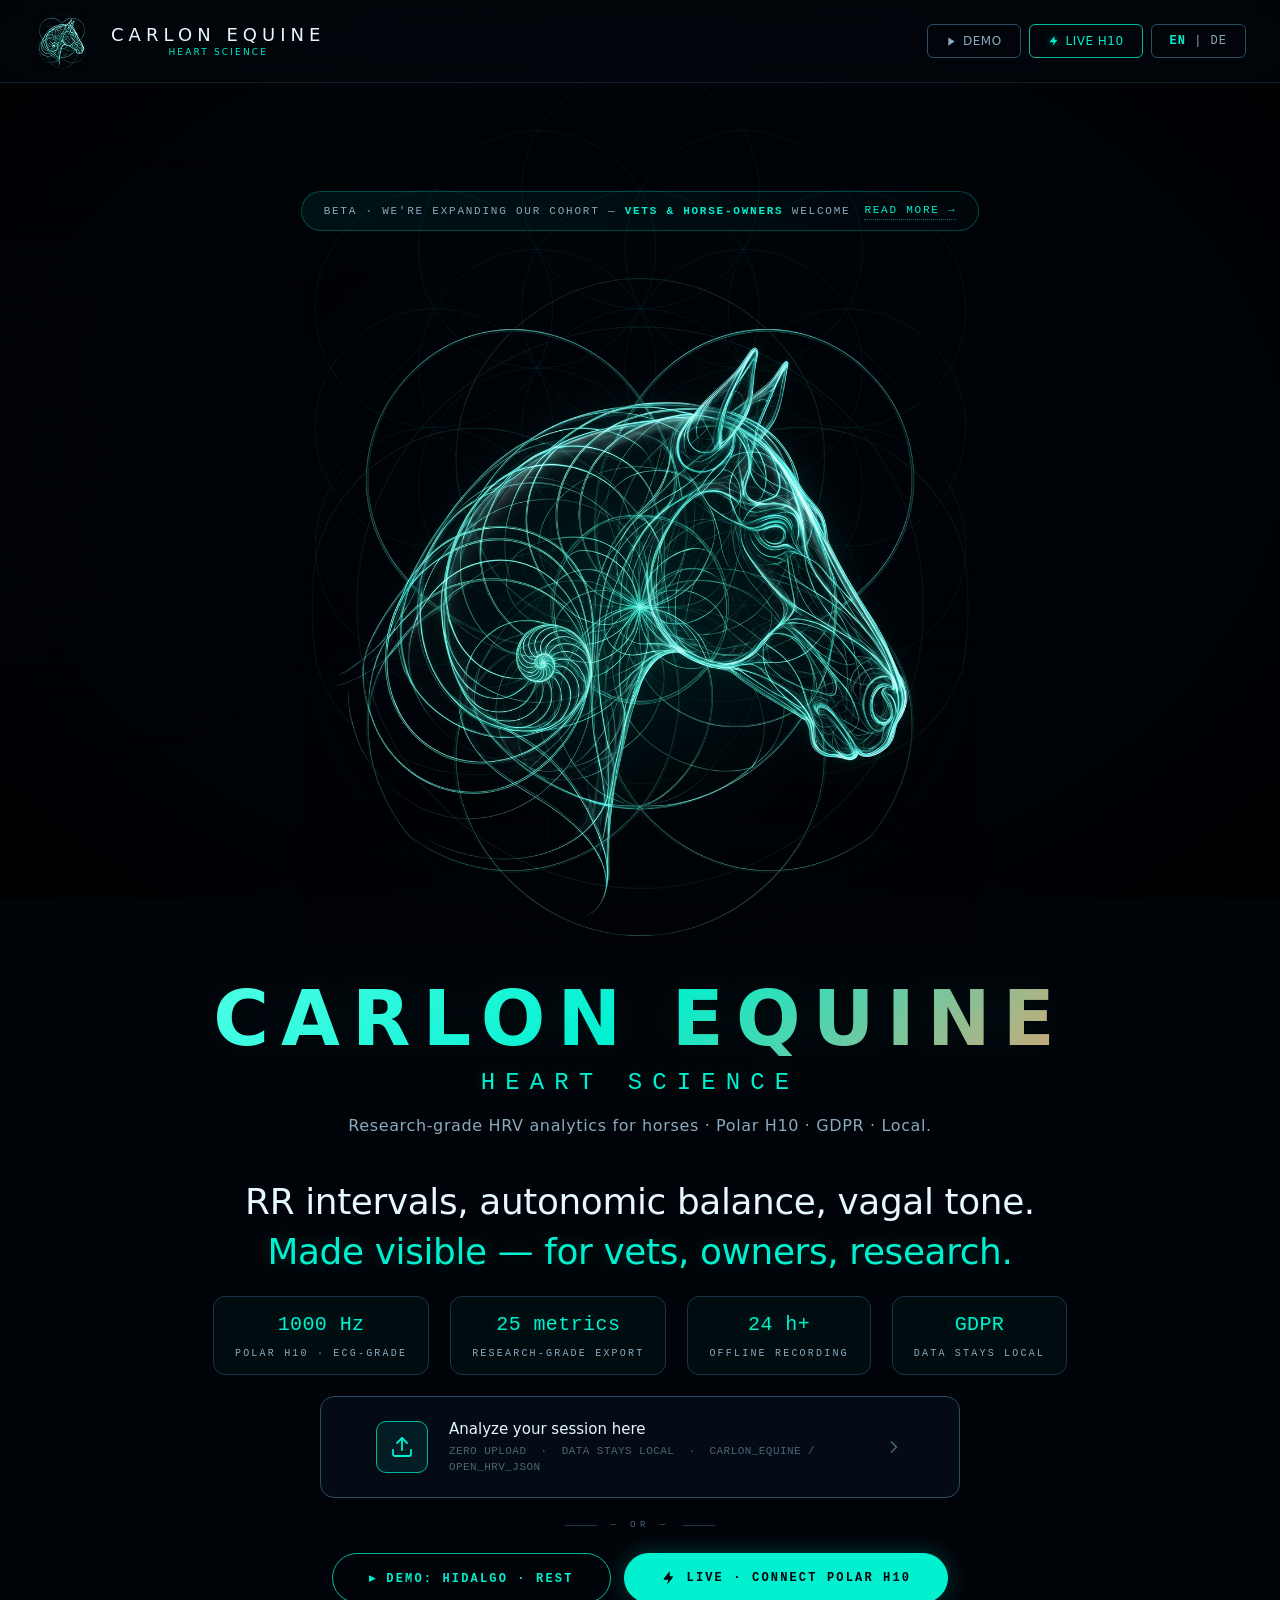
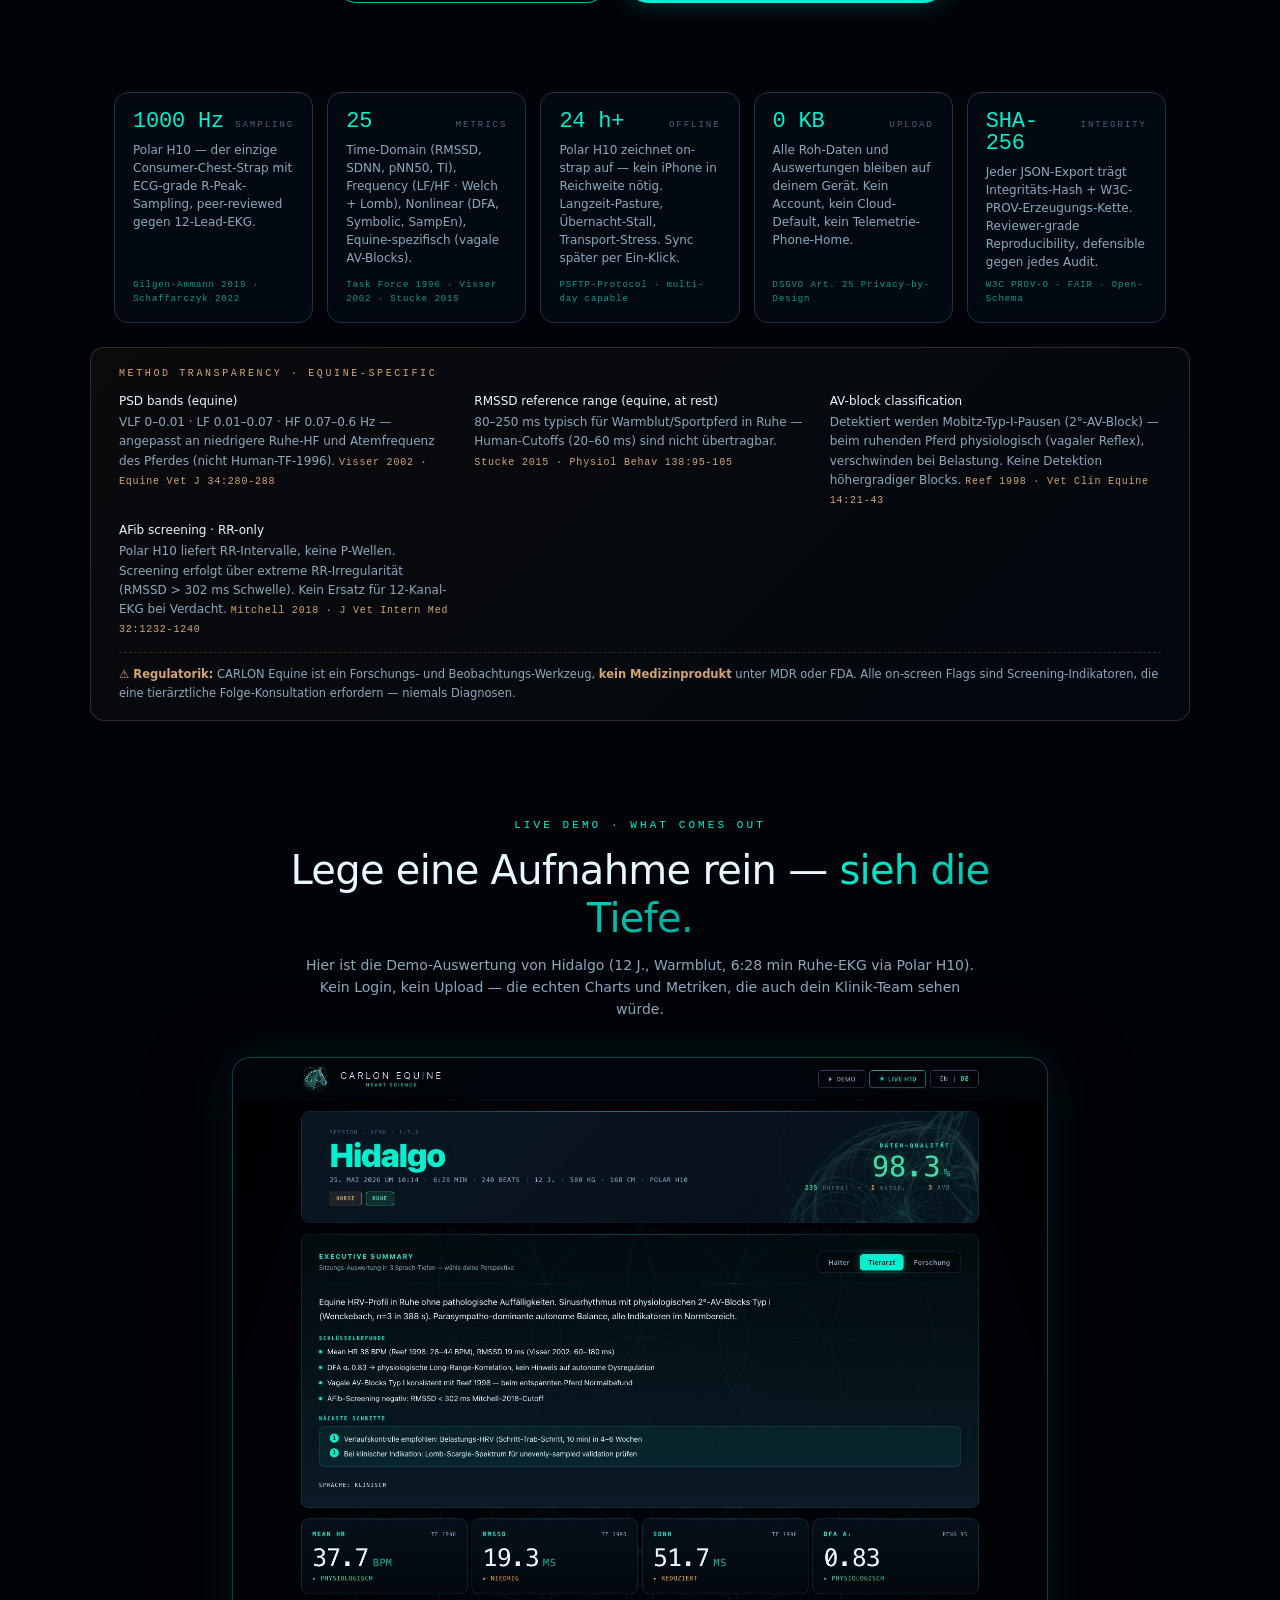
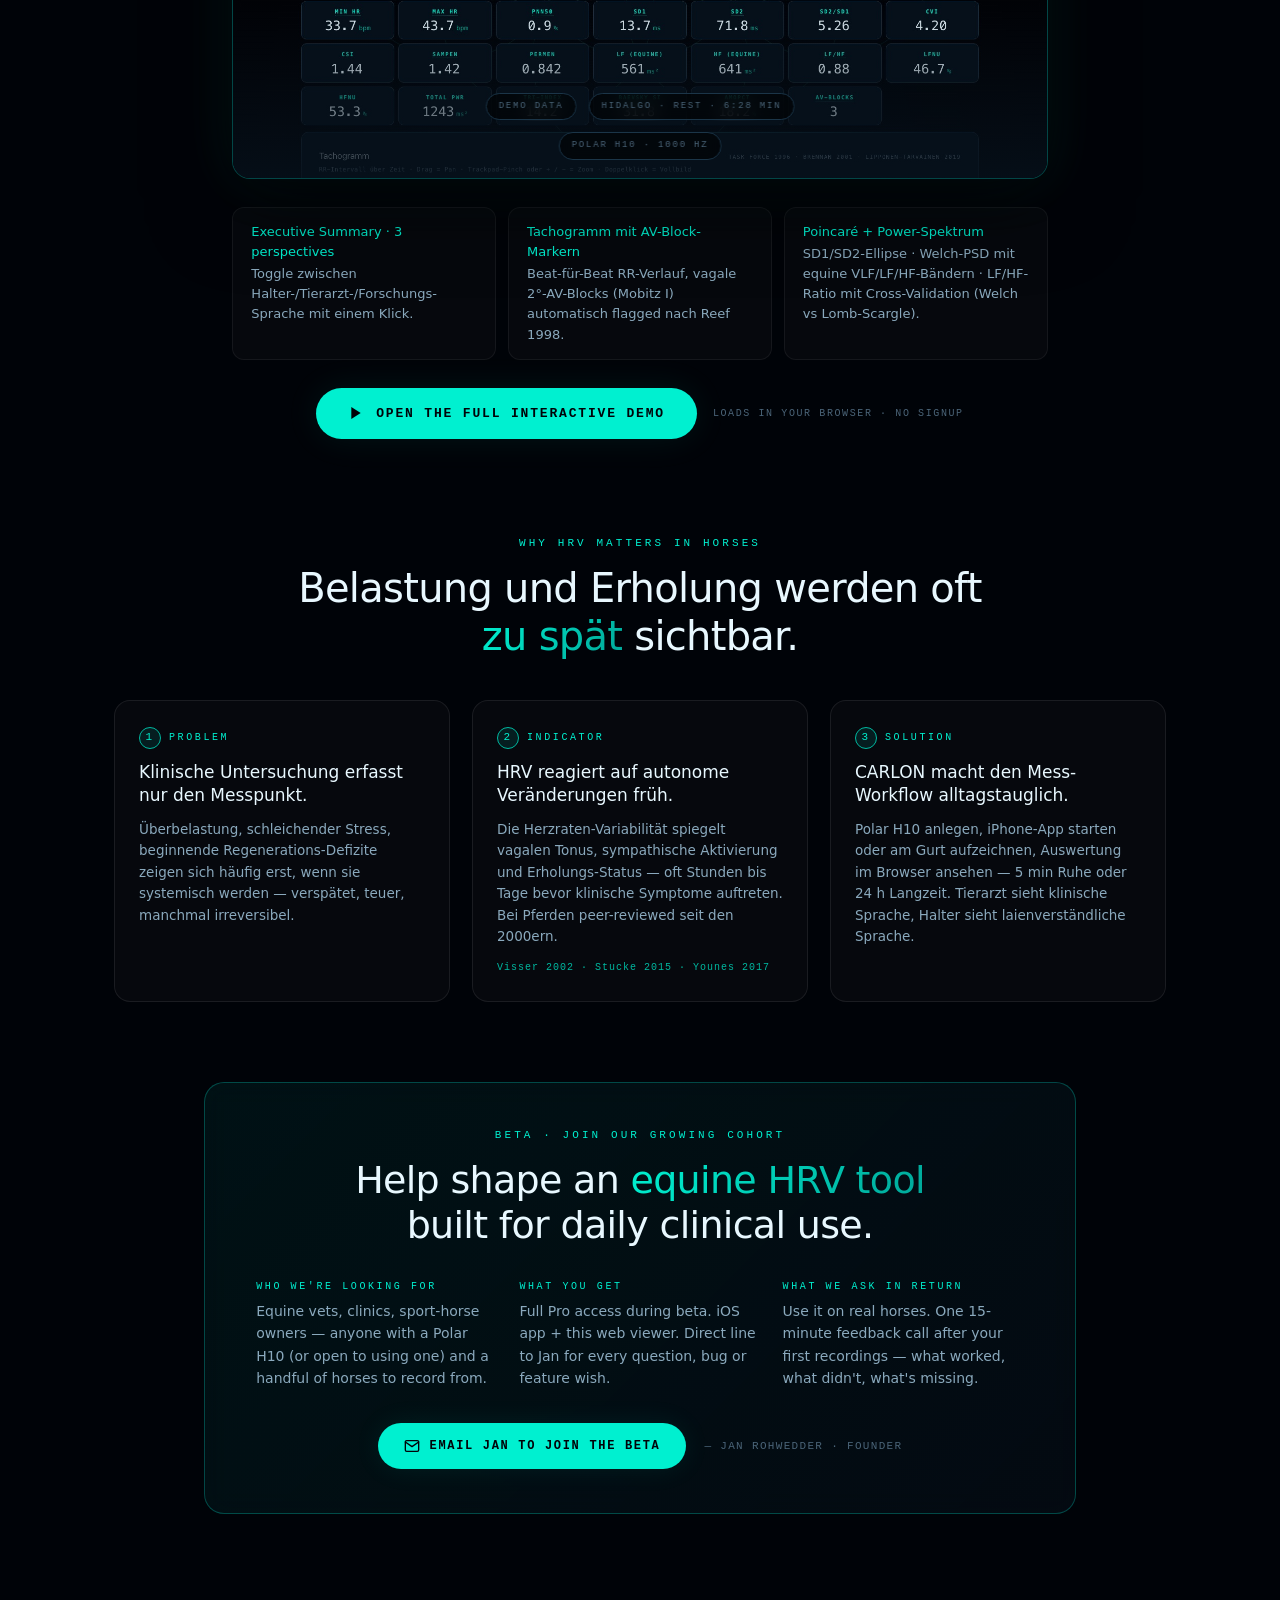
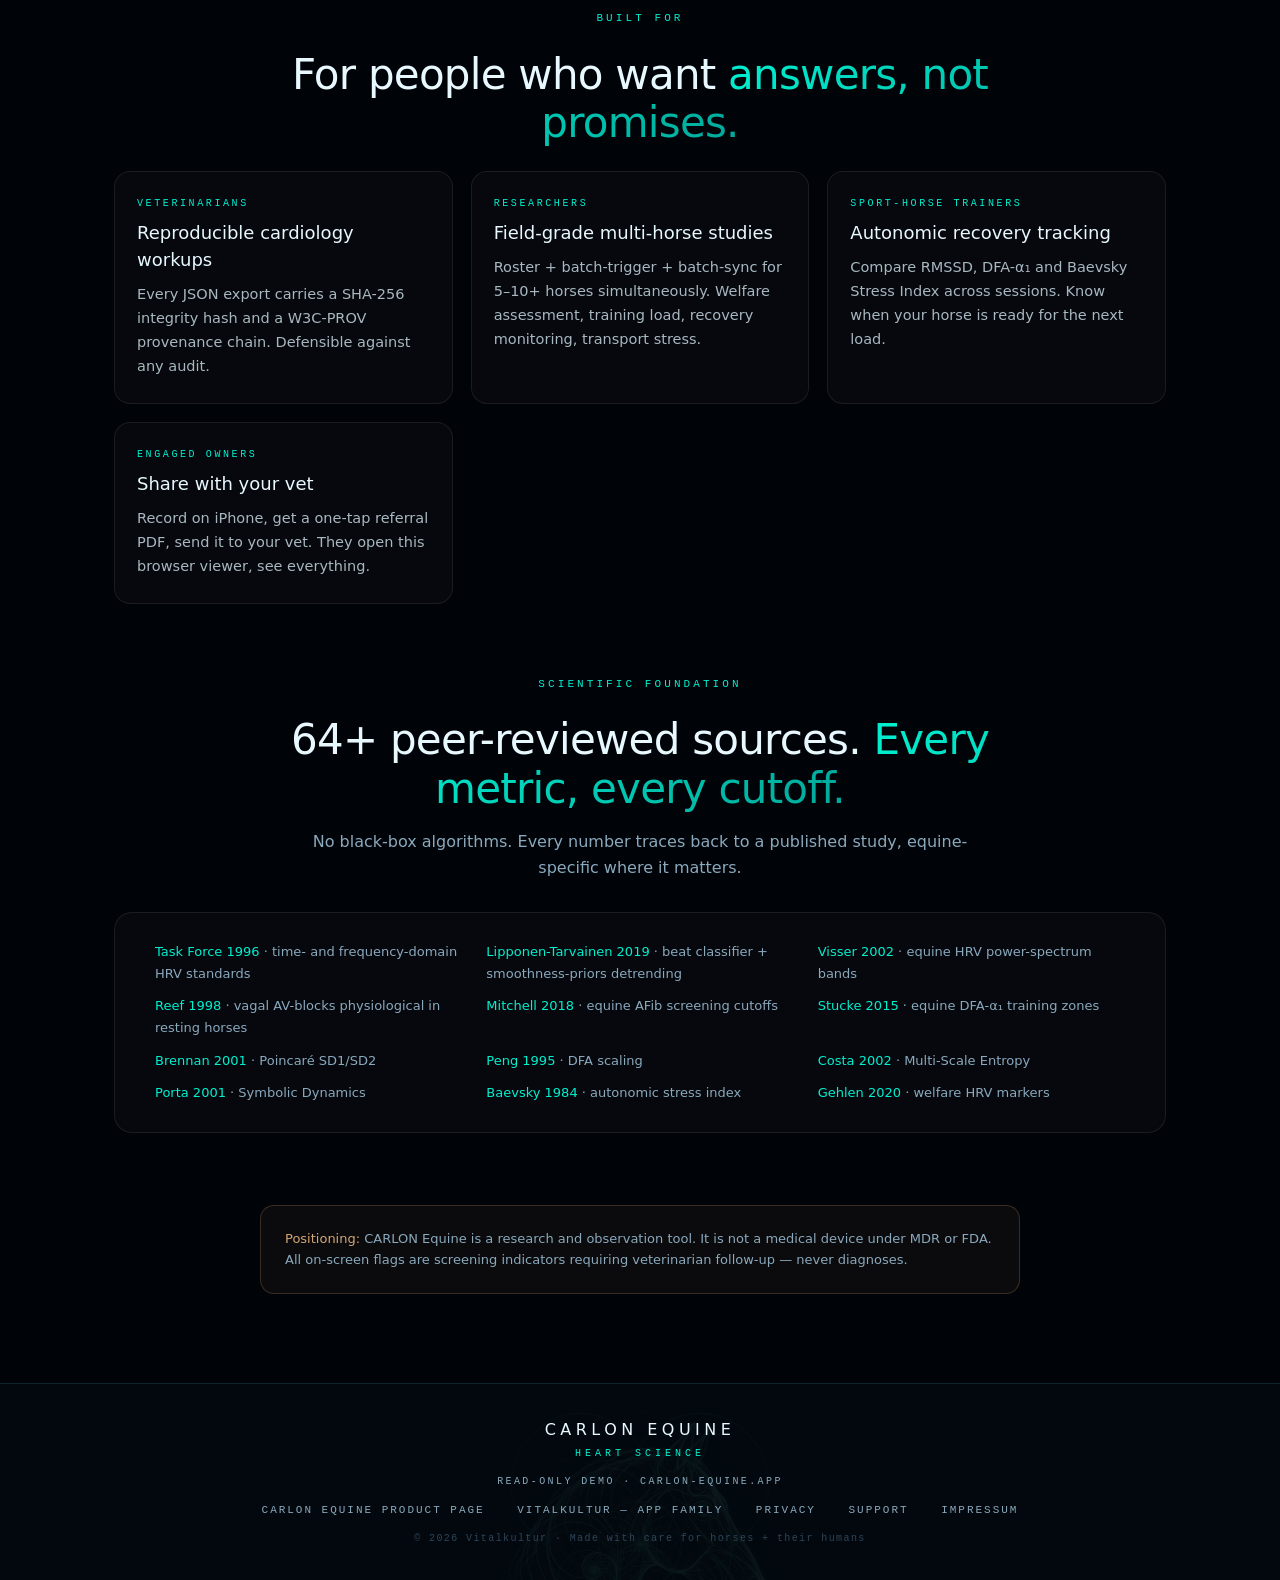
==== commit 279c134b: "carlon-equine: Cross-Highlighting Tachogramm ↔ Poincaré Sync von carlon-viewer.  Co-Authored-By: Cla" ====
--- a/carlon-equine/index.html
+++ b/carlon-equine/index.html
@@ -6114,8 +6114,8 @@
     const cy = y(b.rrMs).toFixed(1);
     // Aura (large blurred halo)
     h += `<circle cx="${cx}" cy="${cy}" r="12" fill="${color}" opacity="0.18" filter="url(#strongGlow)"/>`;
-    // Main dot
-    h += `<circle class="${cls}" cx="${cx}" cy="${cy}" r="4.5" stroke="rgba(255,255,255,0.6)" stroke-width="0.8"/>`;
+    // Main dot — data-beat-index ermöglicht Cross-Highlighting nach Poincaré
+    h += `<circle class="${cls}" data-beat-index="${i}" cx="${cx}" cy="${cy}" r="4.5" stroke="rgba(255,255,255,0.6)" stroke-width="0.8" style="cursor:crosshair"/>`;
     // Tiny vertical tick down to axis (anchor)
     h += `<line x1="${cx}" y1="${cy}" x2="${cx}" y2="${pad.t + innerH}" stroke="${color}" stroke-width="0.6" stroke-dasharray="1 2" opacity="0.5"/>`;
   }
@@ -6133,6 +6133,21 @@
   `;
 
   svg.innerHTML = h;
+
+  // Cross-Highlight-Listener: AVB- + Ektopen-Marker triggern Poincaré-Highlight
+  // (Comet 15/10 #1). Tooltips zeigen die mathematische Beziehung physisch.
+  svg.querySelectorAll('.dot-avb, .dot-ectopic').forEach(dotEl => {
+    dotEl.addEventListener('mouseenter', () => {
+      const idx = parseInt(dotEl.getAttribute('data-beat-index'), 10);
+      const label = dotEl.classList.contains('dot-avb') ? 'AVB' : 'ECTOPIC';
+      if (typeof setBeatHighlight === 'function' && rrData && !isNaN(idx)) {
+        setBeatHighlight(idx, rrData, label);
+      }
+    });
+    dotEl.addEventListener('mouseleave', () => {
+      if (typeof setBeatHighlight === 'function') setBeatHighlight(null);
+    });
+  });
 }
 
 // Poincaré interactive state
@@ -6308,7 +6323,74 @@
       <text class="label-mono"   y="54" style="font-size:11px">${pairs.length} normale Beats</text>
     </g>
   `;
+  // Cross-Highlight-Layer: bleibt leer bis ein Beat im Tachogramm gehovert wird.
+  // dann zeichnet updatePoincareHighlight() einen Outlier-Marker an die
+  // (RR_n, RR_n+1)-Position des gehoverten Beats.
+  h += `<g id="poinca-highlight-layer"></g>`;
   svg.innerHTML = h;
+
+  // Transforms persistieren für externen Highlight-Updater
+  poincaState.transforms = { x, y, padL: pad.l, padT: pad.t, innerW, innerH };
+  // Falls bereits ein Highlight aktiv ist (z.B. nach Daten-Reload), neu zeichnen
+  updatePoincareHighlight();
+}
+
+// =========================================================
+// CROSS-HIGHLIGHTING — Tachogramm ↔ Poincaré (Comet 15/10 #1)
+// Hover auf AVB/Ektopen-Marker im Tachogramm → derselbe Beat
+// leuchtet im Poincaré-Plot als roter/orangener Outlier auf.
+// "Du verstehst die Mathematik physisch" (Comet).
+// =========================================================
+window.crossHighlight = window.crossHighlight || { rrN: null, rrN1: null, label: null };
+
+function setBeatHighlight(idx, rrData, label) {
+  if (idx == null || !rrData || idx < 1 || !rrData[idx]) {
+    window.crossHighlight = { rrN: null, rrN1: null, label: null };
+  } else {
+    window.crossHighlight = {
+      rrN: rrData[idx - 1]?.rrMs,
+      rrN1: rrData[idx]?.rrMs,
+      label: label || rrData[idx].label || 'beat',
+      beatIndex: idx
+    };
+  }
+  updatePoincareHighlight();
+}
+
+function updatePoincareHighlight() {
+  const layer = document.getElementById('poinca-highlight-layer');
+  if (!layer) return;
+  layer.innerHTML = '';
+  const { rrN, rrN1, label, beatIndex } = window.crossHighlight || {};
+  if (rrN == null || rrN1 == null) return;
+  const t = poincaState.transforms;
+  if (!t) return;
+  // Color match Tachogramm-Marker
+  const color = label === 'AVB' ? 'var(--equine)' : 'var(--amber)';
+  const cx = t.x(rrN);
+  const cy = t.y(rrN1);
+  // Clamp to visible area (sonst out-of-bound rendering)
+  if (cx < t.padL - 30 || cx > t.padL + t.innerW + 30 ||
+      cy < t.padT - 30 || cy > t.padT + t.innerH + 30) return;
+  // Pulsing halo + crisp ring + cross-hair
+  layer.innerHTML = `
+    <circle cx="${cx.toFixed(1)}" cy="${cy.toFixed(1)}" r="22" fill="${color}" opacity="0.18">
+      <animate attributeName="r" values="18;26;18" dur="1.4s" repeatCount="indefinite"/>
+      <animate attributeName="opacity" values="0.28;0.10;0.28" dur="1.4s" repeatCount="indefinite"/>
+    </circle>
+    <circle cx="${cx.toFixed(1)}" cy="${cy.toFixed(1)}" r="9" fill="none" stroke="${color}" stroke-width="2.2" filter="drop-shadow(0 0 8px ${color})"/>
+    <circle cx="${cx.toFixed(1)}" cy="${cy.toFixed(1)}" r="2.5" fill="${color}"/>
+    <line x1="${(cx-18).toFixed(1)}" y1="${cy.toFixed(1)}" x2="${(cx-11).toFixed(1)}" y2="${cy.toFixed(1)}" stroke="${color}" stroke-width="1.5"/>
+    <line x1="${(cx+11).toFixed(1)}" y1="${cy.toFixed(1)}" x2="${(cx+18).toFixed(1)}" y2="${cy.toFixed(1)}" stroke="${color}" stroke-width="1.5"/>
+    <line x1="${cx.toFixed(1)}" y1="${(cy-18).toFixed(1)}" x2="${cx.toFixed(1)}" y2="${(cy-11).toFixed(1)}" stroke="${color}" stroke-width="1.5"/>
+    <line x1="${cx.toFixed(1)}" y1="${(cy+11).toFixed(1)}" x2="${cx.toFixed(1)}" y2="${(cy+18).toFixed(1)}" stroke="${color}" stroke-width="1.5"/>
+    <text x="${(cx + 24).toFixed(1)}" y="${(cy - 8).toFixed(1)}" fill="${color}" style="font-family:var(--font-mono);font-size:11px;font-weight:600;letter-spacing:0.04em">
+      Beat #${beatIndex} · ${label}
+    </text>
+    <text x="${(cx + 24).toFixed(1)}" y="${(cy + 6).toFixed(1)}" fill="var(--text-secondary)" style="font-family:var(--font-mono);font-size:9.5px;letter-spacing:0.04em">
+      RR<tspan baseline-shift="sub" font-size="7px">n</tspan> ${rrN.toFixed(0)} ms · RR<tspan baseline-shift="sub" font-size="7px">n+1</tspan> ${rrN1.toFixed(0)} ms
+    </text>
+  `;
 }
 
 function renderPSD(data) {
